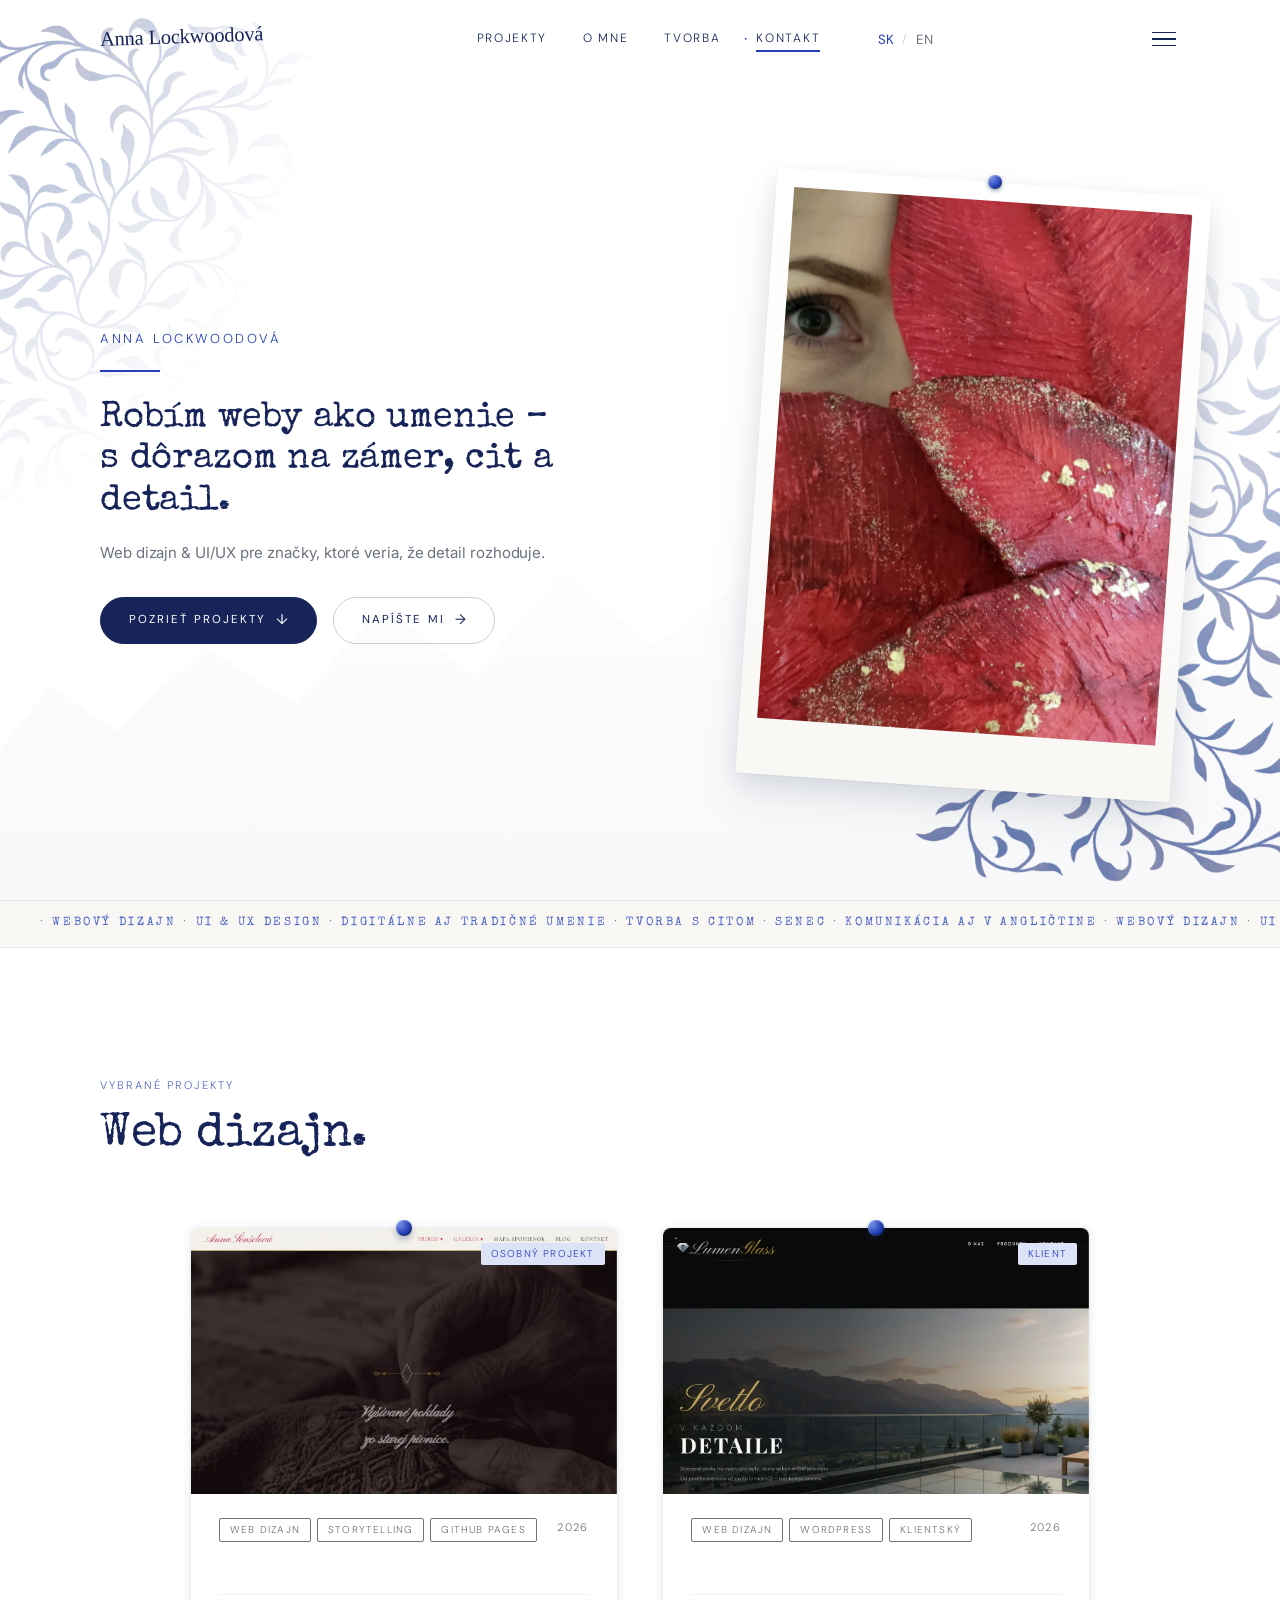
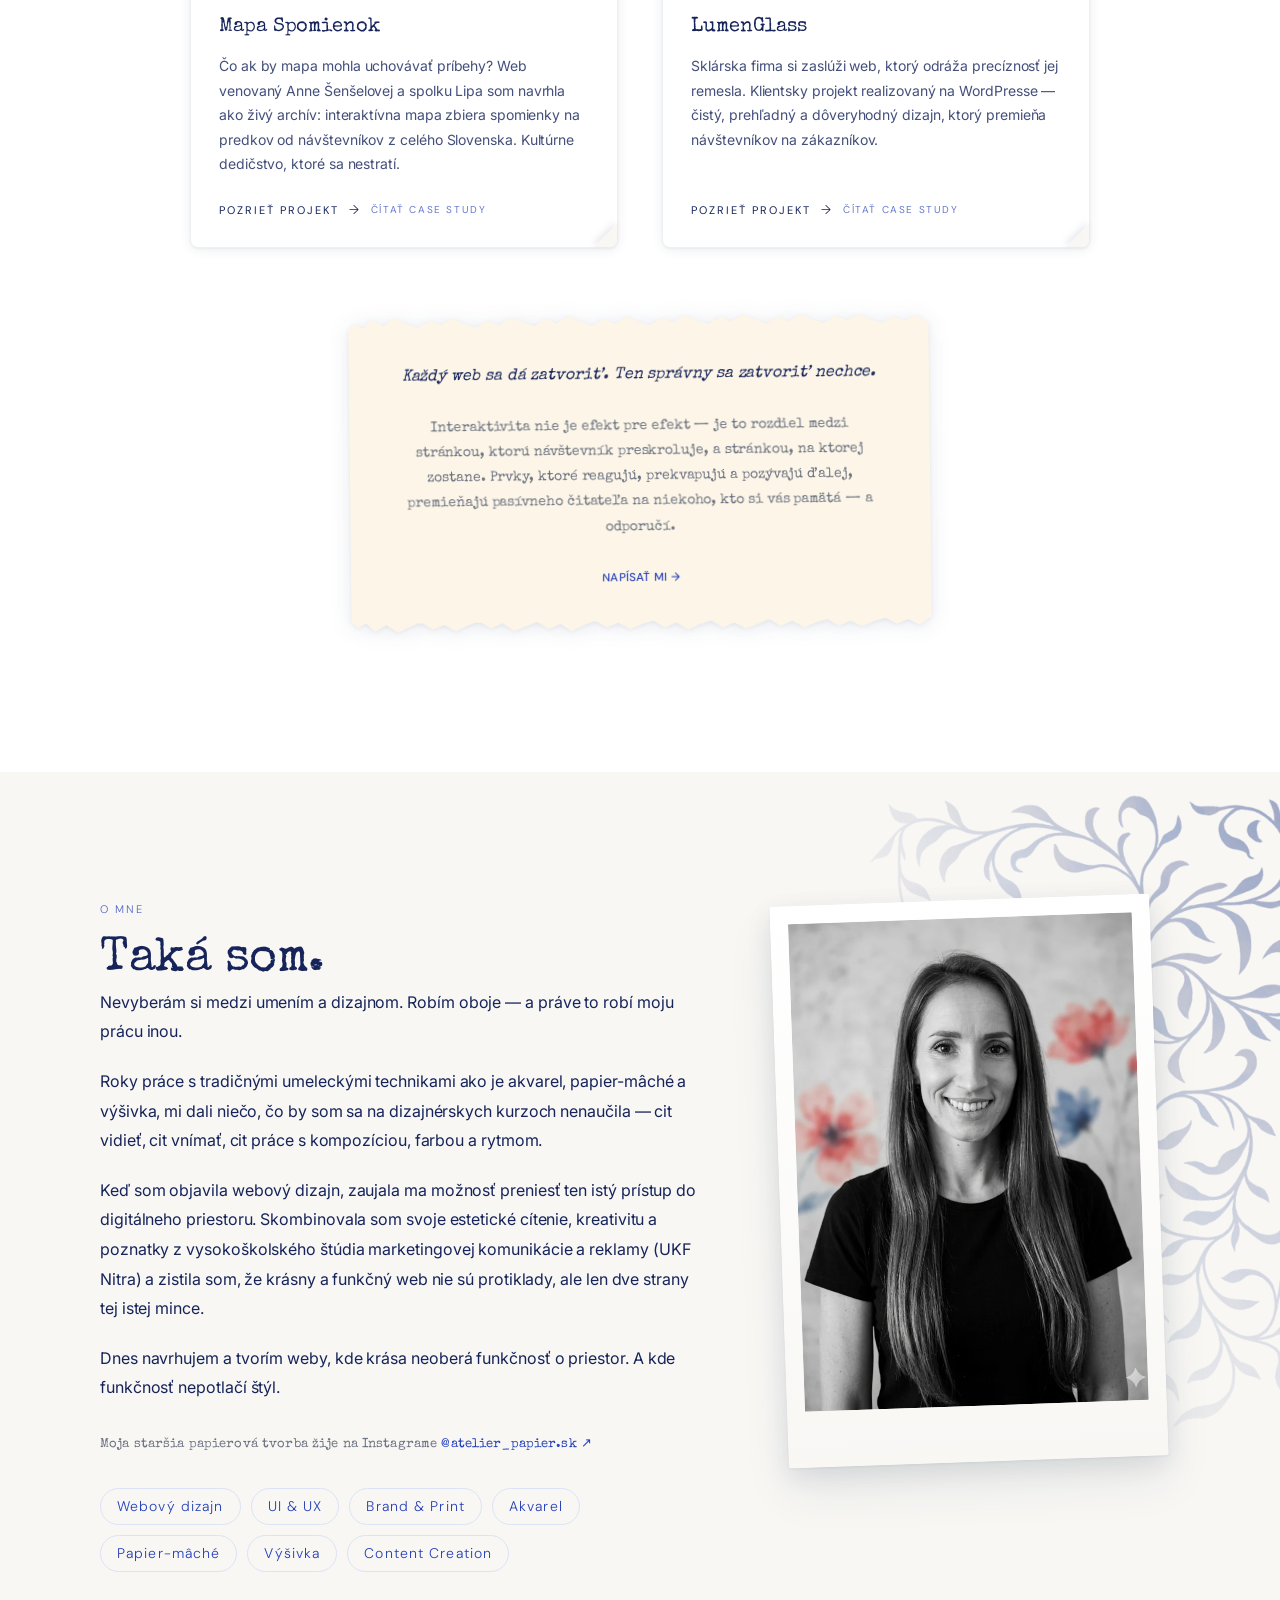
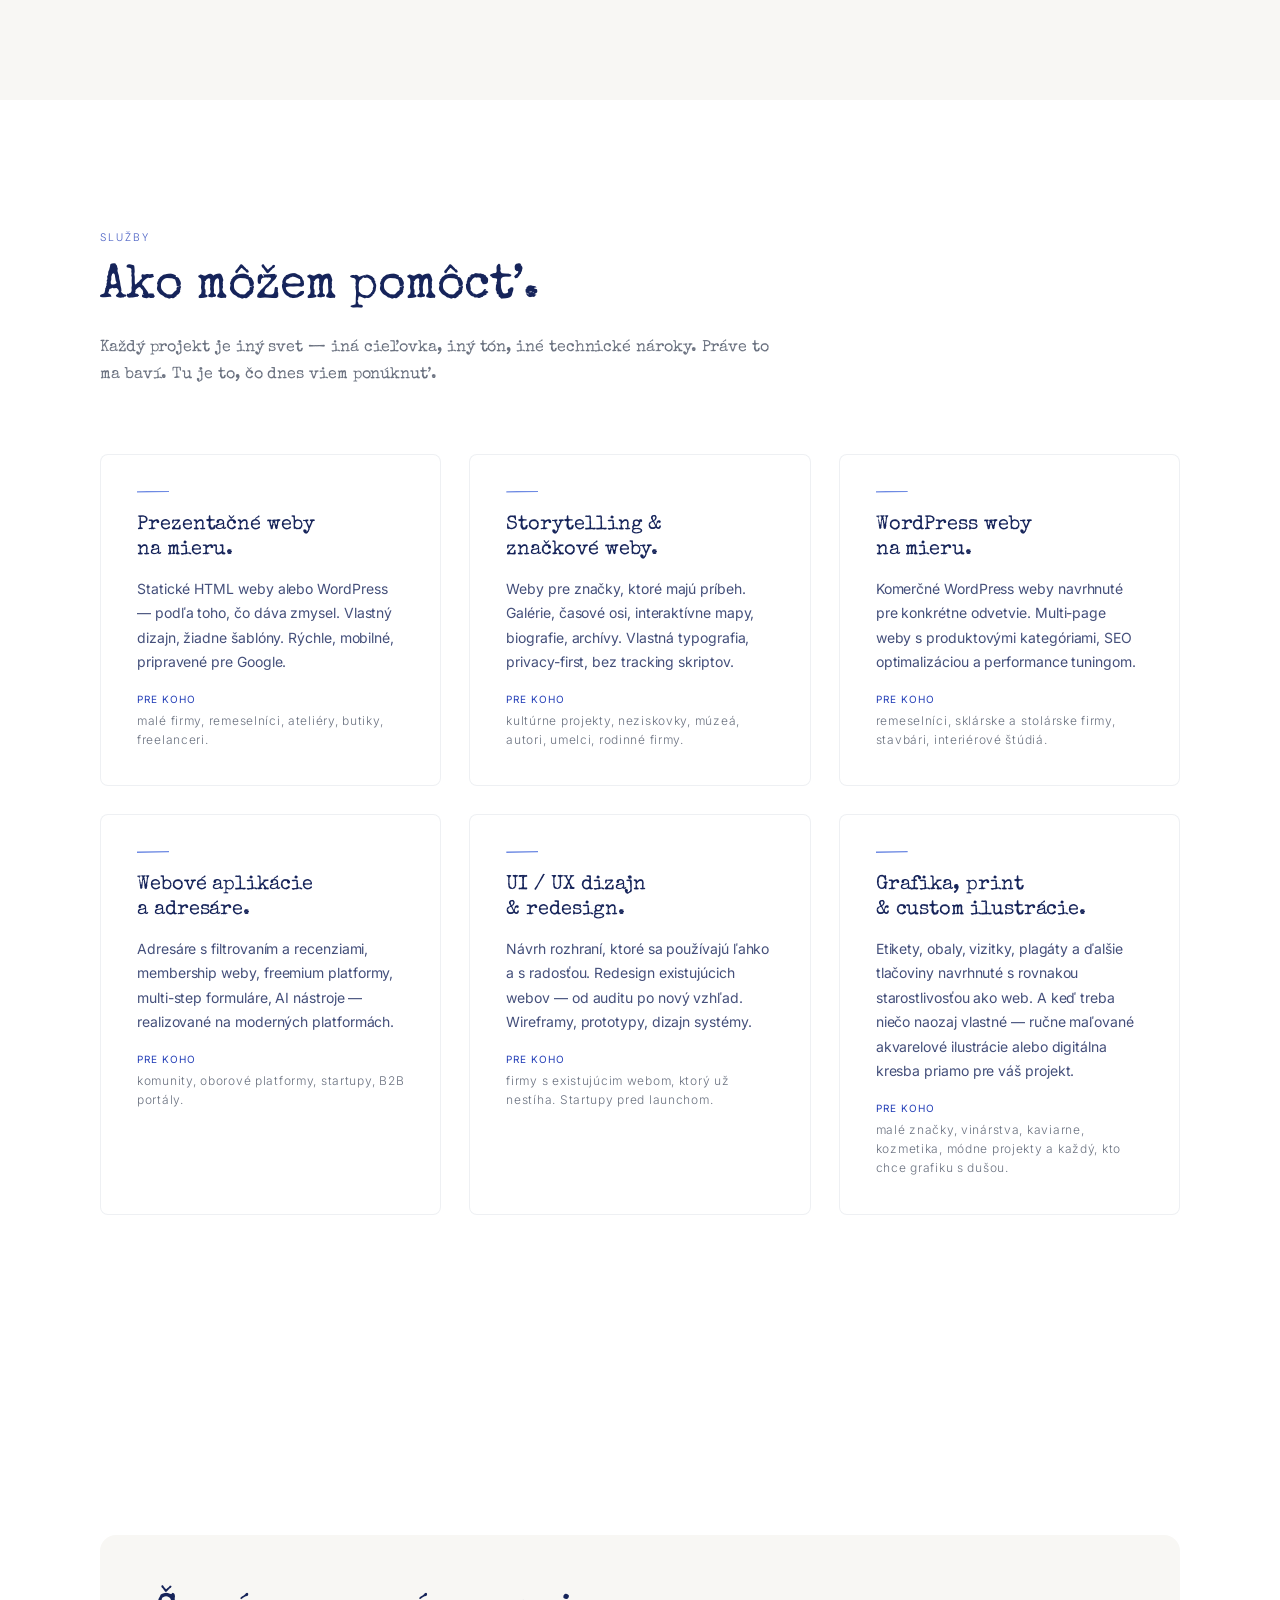
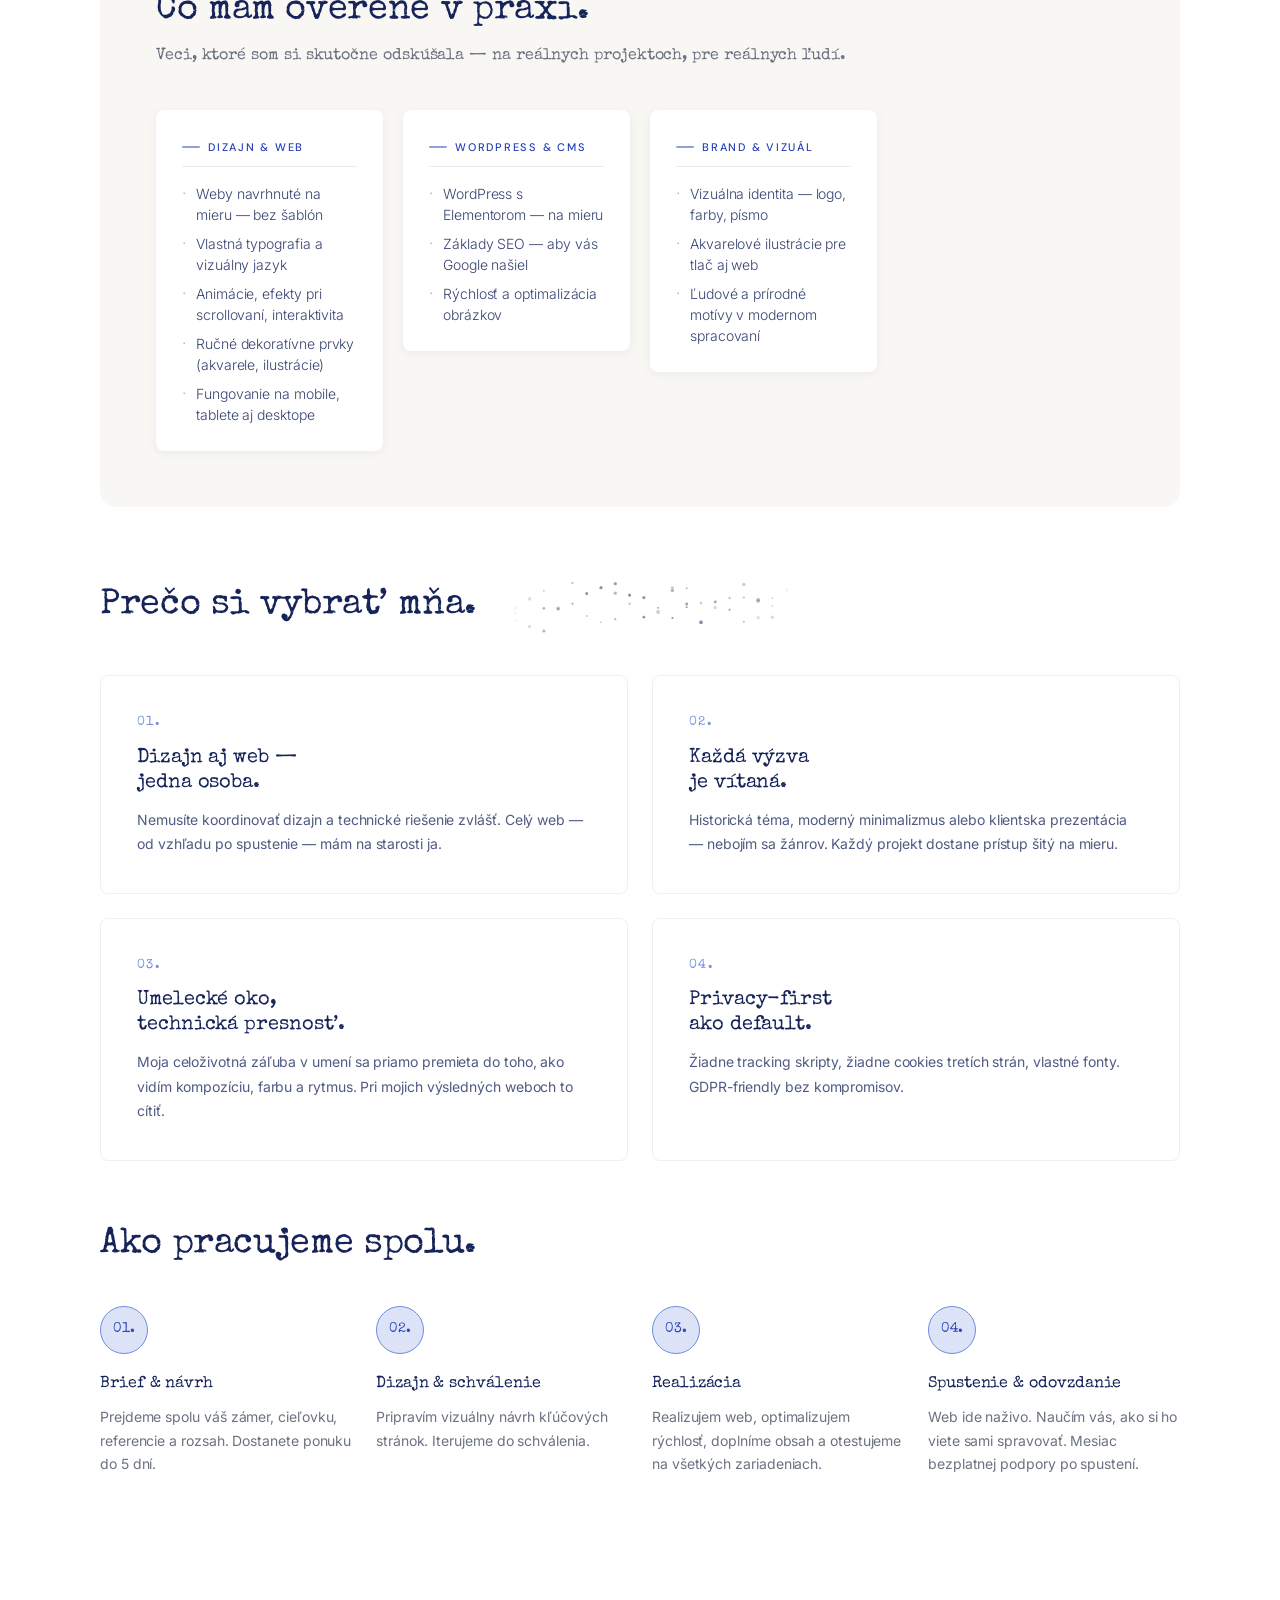
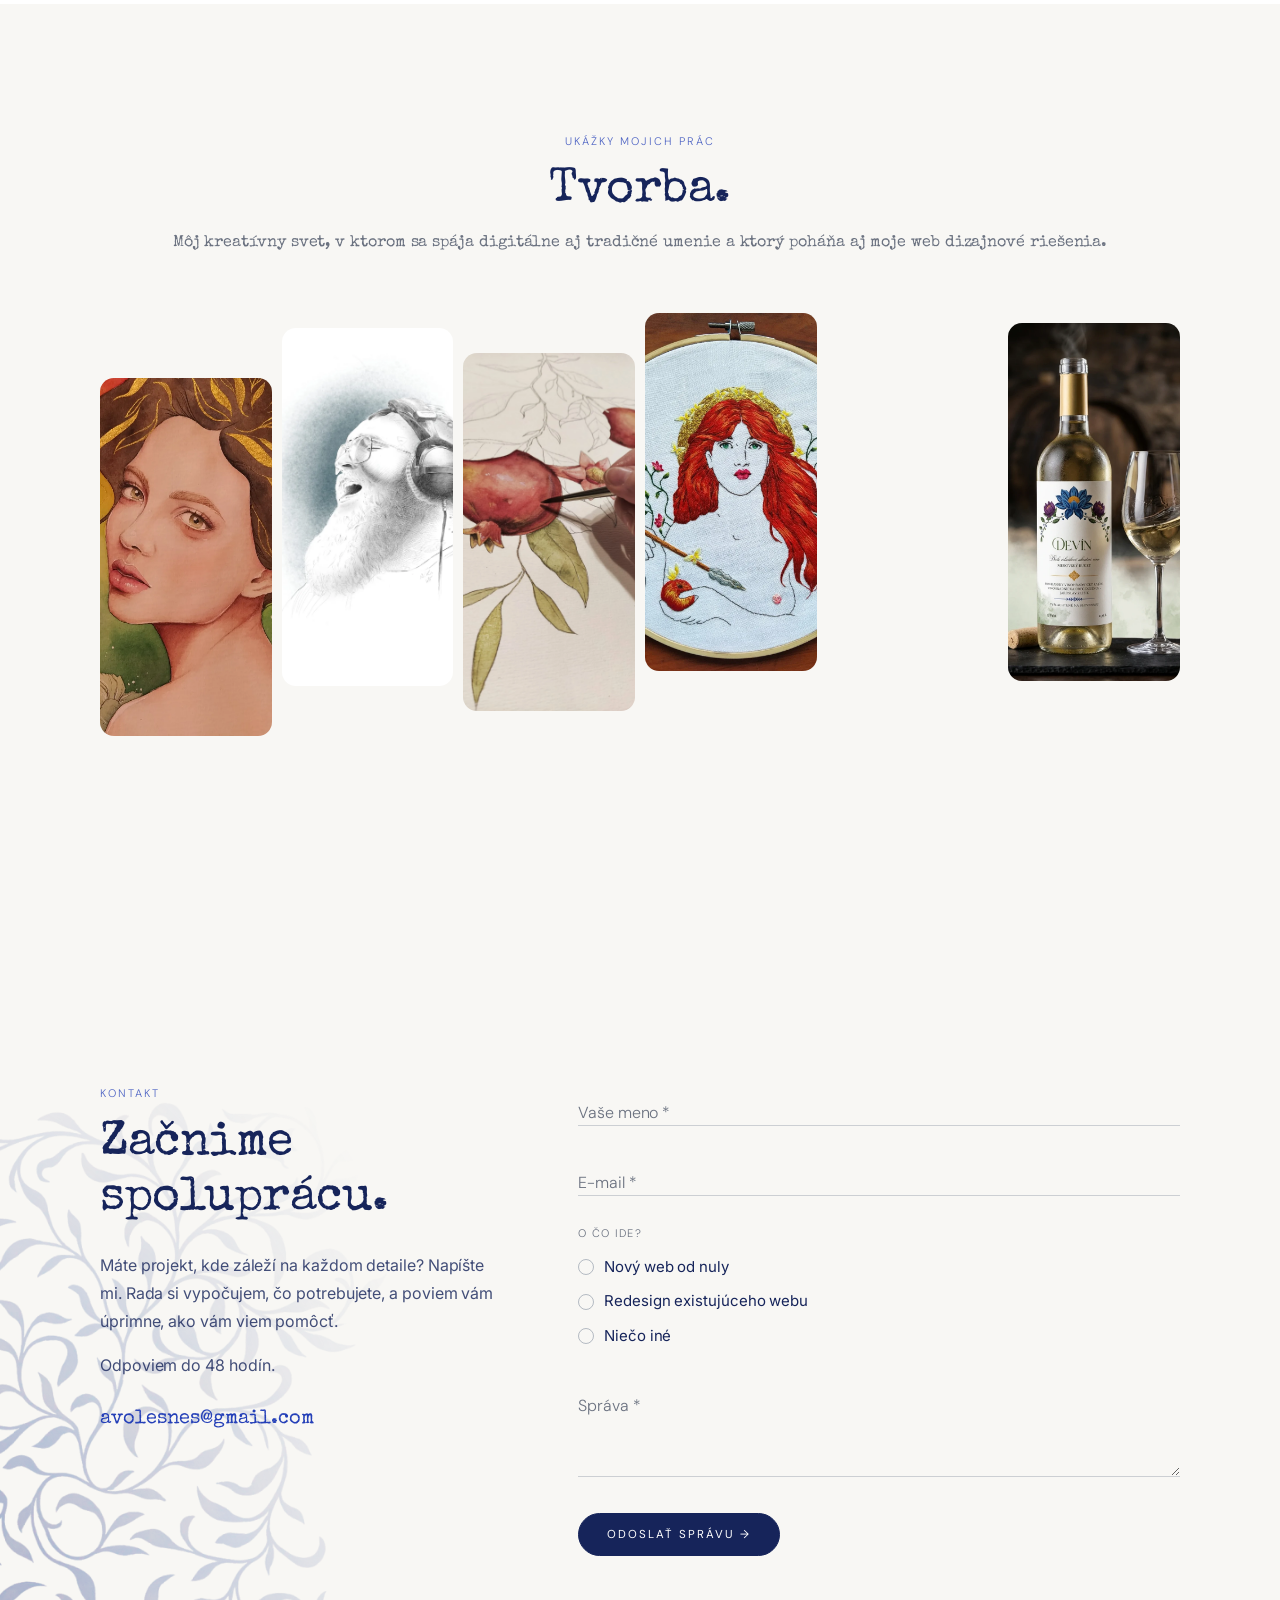
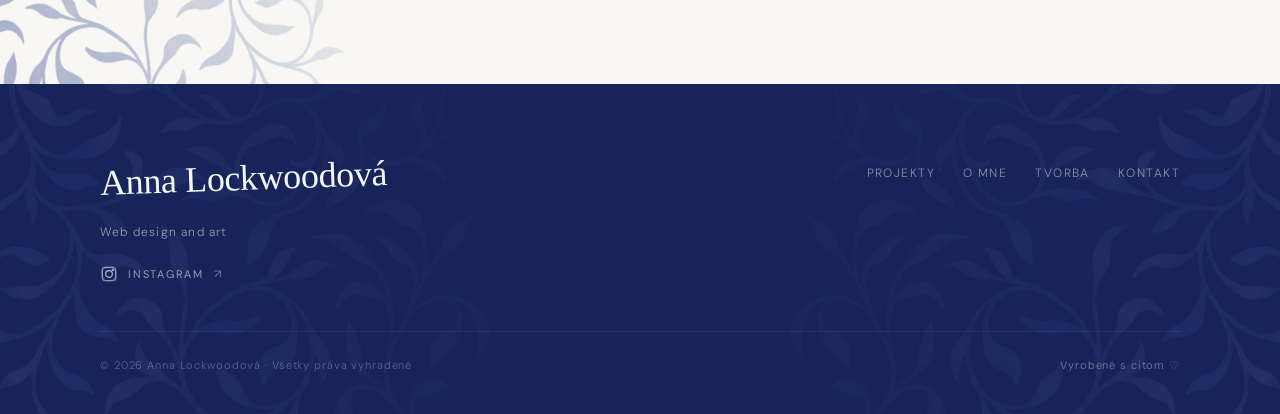
==== index.html @ c81933a6 "Trim skills section to only what the two projects actually prove Remove col4 (Brand & Print), col3 (" ====
<!DOCTYPE html>
<html lang="sk">
<head>
  <meta charset="UTF-8">
  <meta name="viewport" content="width=device-width, initial-scale=1.0">

  <!-- SEO -->
  <title>Anna Lockwoodová — Webový dizajn & UI/UX</title>
  <meta name="description" content="Navrhujem a tvorím weby, kde estetika a funkčnosť idú ruka v ruke. Webový dizajn, UI/UX — Bratislava.">
  <meta name="author" content="Anna Lockwoodová">
  <link rel="canonical" href="https://avolesnes-tech.github.io/Anna_Lockwoodova_Portfolio/">

  <!-- Open Graph -->
  <meta property="og:title" content="Anna Lockwoodová — Webový dizajn & UI/UX">
  <meta property="og:description" content="Tvorím weby tak ako maľujem — zámer, detail, cit.">
  <meta property="og:image" content="/images/og-image.jpg">
  <meta property="og:type" content="website">
  <meta property="og:locale" content="sk_SK">

  <!-- Fonty — async, noblokujúce -->
  <link rel="preconnect" href="https://fonts.googleapis.com">
  <link rel="preconnect" href="https://fonts.gstatic.com" crossorigin>
  <link rel="preload" as="style" href="https://fonts.googleapis.com/css2?family=Special+Elite&family=Inter:wght@300;400;500;600&family=DM+Sans:wght@300;400;500&family=Homemade+Apple&display=swap" onload="this.onload=null;this.rel='stylesheet'">
  <noscript><link rel="stylesheet" href="https://fonts.googleapis.com/css2?family=Special+Elite&family=Inter:wght@300;400;500;600&family=DM+Sans:wght@300;400;500&family=Homemade+Apple&display=swap"></noscript>

  <!-- CSS — kritické render-blocking -->
  <link rel="stylesheet" href="css/main.min.css?v=55">
  <link rel="stylesheet" href="css/components.min.css?v=72">
  <!-- CSS — nekritické, načítavame asynchrónne -->
  <link rel="preload" href="css/animations.min.css?v=59" as="style" onload="this.onload=null;this.rel='stylesheet'">
  <noscript><link rel="stylesheet" href="css/animations.min.css?v=59"></noscript>
  <link rel="preload" href="css/responsive.min.css?v=56" as="style" onload="this.onload=null;this.rel='stylesheet'">
  <noscript><link rel="stylesheet" href="css/responsive.min.css?v=56"></noscript>
</head>
<body>

  <!-- SVG filter defs — vlnová deformácia galérie -->
  <svg id="svgDefs" xmlns="http://www.w3.org/2000/svg" width="0" height="0"
       aria-hidden="true" style="position:absolute;overflow:hidden;pointer-events:none">
    <defs>
      <filter id="strip-wave" x="-8%" y="-8%" width="116%" height="116%"
              color-interpolation-filters="linearRGB">
        <feTurbulence type="turbulence" baseFrequency="0.014 0.019"
                      numOctaves="3" seed="7" result="noise"/>
        <feDisplacementMap in="SourceGraphic" in2="noise" scale="0"
                           xChannelSelector="R" yChannelSelector="G"/>
      </filter>
    </defs>
  </svg>

  <!-- =========================================================
       CUSTOM CURSOR
       ========================================================= -->
  <div class="cursor" id="cursor" aria-hidden="true">
    <div class="cursor__ring"></div>
    <span class="cursor__label" data-i18n="cursor.label">Zobraziť</span>
  </div>

  <!-- =========================================================
       MOBILNÉ MENU OVERLAY
       ========================================================= -->
  <nav class="mobile-menu" id="mobileMenu" aria-label="Mobilné menu" aria-hidden="true">
    <a href="#projekty" class="mobile-menu__link" onclick="closeMobileMenu()" data-i18n="nav.projects">Projekty</a>
    <a href="projekty/lumenglass.html" class="mobile-menu__link mobile-menu__link--cs" onclick="closeMobileMenu()">↳ LumenGlass <span class="mobile-menu__cs-tag">case study</span></a>
    <a href="projekty/mapa-spomienok.html" class="mobile-menu__link mobile-menu__link--cs" onclick="closeMobileMenu()">↳ Mapa Spomienok <span class="mobile-menu__cs-tag">case study</span></a>
    <a href="#o-mne" class="mobile-menu__link" onclick="closeMobileMenu()" data-i18n="nav.about">O mne</a>
    <a href="#atelier" class="mobile-menu__link" onclick="closeMobileMenu()" data-i18n="nav.work">Tvorba</a>
    <a href="#kontakt" class="mobile-menu__link" onclick="closeMobileMenu()" data-i18n="nav.contact">Kontakt</a>
  </nav>

  <!-- =========================================================
       NAVIGÁCIA
       ========================================================= -->
  <header class="nav" id="mainNav" role="banner">
    <div class="nav__inner">

      <a href="#" class="nav__logo" aria-label="Anna Lockwoodová — domov" data-i18n-label="nav.logo.label">Anna Lockwoodová</a>

      <nav class="nav__links" aria-label="Hlavná navigácia">
        <div class="nav__item nav__item--drop">
          <a href="#projekty" class="nav__link nav__link--drop-toggle" data-i18n="nav.projects">Projekty</a>
          <div class="nav__dropdown" role="menu">
            <a href="#projekty" class="nav__dropdown-link" role="menuitem" data-i18n="nav.dropdown.all">Všetky projekty</a>
            <div class="nav__dropdown-divider"></div>
            <a href="projekty/lumenglass.html" class="nav__dropdown-link nav__dropdown-link--cs" role="menuitem">
              <span class="nav__dropdown-label">LumenGlass</span>
              <span class="nav__dropdown-sub">Case study</span>
            </a>
            <a href="projekty/mapa-spomienok.html" class="nav__dropdown-link nav__dropdown-link--cs" role="menuitem">
              <span class="nav__dropdown-label">Mapa Spomienok</span>
              <span class="nav__dropdown-sub">Case study</span>
            </a>
          </div>
        </div>
        <a href="#o-mne" class="nav__link" data-i18n="nav.about">O mne</a>
        <a href="#atelier" class="nav__link" data-i18n="nav.work">Tvorba</a>
        <a href="#kontakt" class="nav__link" data-i18n="nav.contact">Kontakt</a>

        <div class="nav__lang" aria-label="Jazyková verzia">
          <button class="nav__lang-btn nav__lang-btn--active" lang="sk" aria-pressed="true" onclick="setLang('sk')">SK</button>
          <span class="nav__lang-sep" aria-hidden="true">/</span>
          <button class="nav__lang-btn" lang="en" aria-pressed="false" onclick="setLang('en')">EN</button>
        </div>
      </nav>

      <button
        class="nav__hamburger hamburger"
        id="hamburgerBtn"
        aria-label="Otvoriť menu"
        aria-expanded="false"
        aria-controls="mobileMenu"
        onclick="toggleMobileMenu()"
        data-i18n-label="nav.hamburger.label"
      >
        <span class="hamburger__line"></span>
        <span class="hamburger__line"></span>
        <span class="hamburger__line"></span>
      </button>

    </div>
  </header>

  <main id="main-content">

    <!-- Botanický scroll progress — vinič na ľavom okraji (desktop 1280px+) -->
    <svg id="botanicalProgress" viewBox="0 0 24 600"
         xmlns="http://www.w3.org/2000/svg"
         aria-hidden="true"
         preserveAspectRatio="xMidYMid meet">
      <path class="vine-stem"
        d="M12,10 C20,60 4,120 12,180 C20,240 4,300 12,360 C20,420 5,470 12,530 C17,555 9,575 12,590"
        fill="none" stroke="rgba(22,36,90,0.50)" stroke-width="1.2" stroke-linecap="round"/>
      <path class="vine-leaf" data-threshold="0.10" d="M12,100 Q2,90 4,78 Q11,84 12,100" fill="rgba(22,36,90,0.55)"/>
      <path class="vine-leaf" data-threshold="0.10" d="M12,100 Q22,90 20,78 Q13,84 12,100" fill="rgba(22,36,90,0.55)"/>
      <path class="vine-leaf" data-threshold="0.22" d="M12,180 Q23,168 21,156 Q14,162 12,180" fill="rgba(22,36,90,0.55)"/>
      <path class="vine-leaf" data-threshold="0.35" d="M12,260 Q1,250 3,238 Q10,244 12,260" fill="rgba(22,36,90,0.55)"/>
      <path class="vine-leaf" data-threshold="0.35" d="M12,260 Q23,250 21,238 Q14,244 12,260" fill="rgba(22,36,90,0.55)"/>
      <path class="vine-leaf" data-threshold="0.50" d="M12,350 Q22,338 20,326 Q14,332 12,350" fill="rgba(22,36,90,0.55)"/>
      <path class="vine-leaf" data-threshold="0.63" d="M12,430 Q1,420 3,408 Q10,414 12,430" fill="rgba(22,36,90,0.55)"/>
      <path class="vine-leaf" data-threshold="0.63" d="M12,430 Q23,420 21,408 Q14,414 12,430" fill="rgba(22,36,90,0.55)"/>
      <path class="vine-leaf" data-threshold="0.76" d="M12,510 Q22,498 20,486 Q14,492 12,510" fill="rgba(22,36,90,0.55)"/>
      <g class="vine-flower">
        <path d="M12,584 Q9,578 12,574 Q15,578 12,584" fill="rgba(22,36,90,0.55)"/>
        <path d="M8,587 Q4,582 5,577 Q9,581 8,587"   fill="rgba(22,36,90,0.55)"/>
        <path d="M16,587 Q20,582 19,577 Q15,581 16,587" fill="rgba(22,36,90,0.55)"/>
        <path d="M12,591 Q11,595 12,598 Q13,595 12,591" fill="rgba(22,36,90,0.55)"/>
        <circle cx="12" cy="587" r="2.5" fill="rgba(22,36,90,0.70)"/>
        <circle cx="12" cy="587" r="1.2" fill="rgba(245,238,225,0.85)"/>
      </g>
    </svg>

    <!-- =======================================================
         HERO SEKCIA
         ======================================================= -->
    <section class="hero" aria-label="Úvod">

      <!-- Leaf dekorácia — ľavý horný roh (statická, akvarelová stopa) -->
      <div class="hero__leaf hero__leaf--tl diorama-layer" data-diorama-speed="0.03" aria-hidden="true">
        <picture>
          <source srcset="images/leaves/leaves-full.webp" type="image/webp">
          <img src="images/leaves/leaves-full.png" alt="" role="presentation" loading="lazy" decoding="async" width="700" height="700">
        </picture>
      </div>

      <!-- Leaf dekorácia — pravý dolný roh, zrkadlový (statický) -->
      <div class="hero__leaf hero__leaf--br diorama-layer" data-diorama-speed="0.05" aria-hidden="true">
        <picture>
          <source srcset="images/leaves/leaves-full.webp" type="image/webp">
          <img src="images/leaves/leaves-full.png" alt="" role="presentation" loading="lazy" decoding="async" width="700" height="700">
        </picture>
      </div>

      <!-- Mid diorama vrstva — paper-cut kopec silhouette -->
      <div class="hero__deco--mid diorama-layer" data-diorama-speed="0.08" aria-hidden="true"></div>

      <div class="hero__inner">
        <div class="hero__content">

          <span class="hero__eyebrow hero-name" lang="sk">Anna Lockwoodová</span>
          <span class="hero__line-divider hero-line" aria-hidden="true"></span>

          <h1 class="hero__tagline hero-tagline" id="heroTagline" data-i18n-html="hero.tagline">
            <span class="hero__tagline-line">Robím weby ako umenie –</span><span class="hero__tagline-line">s dôrazom na zámer, cit a detail.</span>
          </h1>

          <p class="hero__subtitle hero-subtitle" data-i18n="hero.subtitle">
            Web dizajn &amp; UI/UX pre značky, ktoré veria, že detail rozhoduje.
          </p>

          <div class="hero__cta-group hero-cta">
            <a href="#projekty" class="btn btn--primary">
              <span data-i18n="hero.cta.projects">Pozrieť projekty</span>
              <span aria-hidden="true">↓</span>
            </a>
            <a href="#kontakt" class="btn btn--secondary">
              <span data-i18n="hero.cta.contact">Napíšte mi</span>
              <span aria-hidden="true">→</span>
            </a>
          </div>

        </div>

        <!-- Hero vizuálny stĺpec — fotka v paspartovom rámiku, naklonená -->
        <div class="hero__visual diorama-layer" data-diorama-speed="0.06">
          <figure class="photo-frame photo-frame--hero" aria-label="Anna v ateliéri — papier-mâché práca s plátkovým zlatom, jej oko v hornej časti záberu">
            <div class="photo-frame__mat">
              <picture>
                <source srcset="images/atelier/papier-mache-hero.webp" type="image/webp">
                <img
                  src="images/atelier/papier-mache-hero.jpg"
                  alt="Anna v ateliéri — detail papier-mâché práce s plátkovým zlatom, jej oko v hornej časti záberu"
                  width="3000" height="4000"
                  fetchpriority="high"
                  decoding="async"
                >
              </picture>
            </div>
            <!-- Pin v hornej časti — vizuálny detail rámika -->
            <span class="photo-frame__pin" aria-hidden="true"></span>
          </figure>
        </div>
      </div>
    </section>

    <!-- =======================================================
         MARQUEE — pohyblivý text
         ======================================================= -->
    <div class="marquee" aria-hidden="true" role="presentation">
      <div class="marquee__inner">
        <span class="marquee__text">· Webový dizajn · UI &amp; UX Design · Digitálne aj tradičné umenie · Tvorba s citom · Senec · Komunikácia aj v angličtine · Webový dizajn · UI &amp; UX Design · Digitálne aj tradičné umenie · Tvorba s citom · Senec · Komunikácia aj v angličtine ·</span>
        <span class="marquee__text" aria-hidden="true">· Webový dizajn · UI &amp; UX Design · Digitálne aj tradičné umenie · Tvorba s citom · Senec · Komunikácia aj v angličtine · Webový dizajn · UI &amp; UX Design · Digitálne aj tradičné umenie · Tvorba s citom · Senec · Komunikácia aj v angličtine ·</span>
      </div>
    </div>

    <!-- =======================================================
         PORTFOLIO SEKCIA
         ======================================================= -->
    <section class="section" id="projekty" aria-labelledby="projektySekcia">
      <div class="container">

        <div class="portfolio-section__header section-heading reveal">
          <span class="section-heading__label" data-i18n="section.projects.label">Vybrané projekty</span>
          <h2 id="projektySekcia" data-i18n="section.projects.h2">Web dizajn.</h2>
        </div>

        <div class="portfolio-grid reveal-group">

          <!-- KARTA 1 — Mapa Spomienok -->
          <article class="project-card reveal" aria-labelledby="mapa-title">
            <span class="project-card__pin" aria-hidden="true"></span>
            <a href="https://mapaspomienok.sk" target="_blank" rel="noopener" class="project-card__image-wrap" aria-label="Otvoriť Mapa Spomienok v novom okne">
              <picture>
                <source srcset="images/projects/mapa-spomienok.webp" type="image/webp">
                <img src="images/projects/mapa-spomienok.webp" alt="Mapa Spomienok — screenshot úvodnej stránky" loading="lazy" decoding="async" width="1200" height="750">
              </picture>
              <img class="project-card__full-img" src="images/projects/mapa-spomienok-full.webp" alt="" aria-hidden="true" loading="lazy" decoding="async">
              <div class="project-card__overlay" aria-hidden="true">
                <span data-i18n="card.mapa.overlay">Otvoriť projekt ↗</span>
              </div>
              <div class="project-card__badge">
                <span class="badge badge--blue" data-i18n="card.mapa.badge">Osobný projekt</span>
              </div>
            </a>

            <div class="project-card__body">
              <div class="project-card__meta">
                <div class="project-card__tags">
                  <span class="badge badge--outline">Web dizajn</span>
                  <span class="badge badge--outline">Storytelling</span>
                  <span class="badge badge--outline">GitHub Pages</span>
                </div>
                <span class="project-card__year">2026</span>
              </div>
              <hr class="project-card__divider">

              <h3 class="project-card__title" id="mapa-title">Mapa Spomienok</h3>
              <p class="project-card__desc" data-i18n="card.mapa.desc">
                Čo ak by mapa mohla uchovávať príbehy?
                Web venovaný Anne Šenšelovej a spolku Lipa som navrhla ako živý archív:
                interaktívna mapa zbiera spomienky na predkov od návštevníkov
                z celého Slovenska. Kultúrne dedičstvo, ktoré sa nestratí.
              </p>

              <div class="project-card__footer">
                <a href="https://mapaspomienok.sk" target="_blank" rel="noopener" class="project-card__link" aria-label="Pozrieť projekt Mapa Spomienok v novom okne">
                  <span data-i18n="card.mapa.link">Pozrieť projekt</span>
                  <span class="project-card__link-arrow" aria-hidden="true">→</span>
                </a>
                <a href="projekty/mapa-spomienok.html" class="project-card__cs-link" data-i18n="card.cs.link">Čítať case study</a>
              </div>
            </div>
          </article>

          <!-- KARTA 3 — LumenGlass -->
          <article class="project-card reveal" aria-labelledby="lumenglass-title">
            <span class="project-card__pin" aria-hidden="true"></span>
            <a href="https://lumenglass.sk/" target="_blank" rel="noopener" class="project-card__image-wrap" aria-label="Otvoriť LumenGlass v novom okne">
              <picture>
                <source srcset="images/projects/lumenglass.webp" type="image/webp">
                <img src="images/projects/lumenglass.webp" alt="LumenGlass — screenshot úvodnej stránky" loading="lazy" decoding="async" width="1200" height="750">
              </picture>
              <img class="project-card__full-img" src="images/projects/lumenglass-full.webp" alt="" aria-hidden="true" loading="lazy" decoding="async">
              <div class="project-card__overlay" aria-hidden="true">
                <span data-i18n="card.lumenglass.overlay">Otvoriť projekt ↗</span>
              </div>
              <div class="project-card__badge">
                <span class="badge badge--blue" data-i18n="card.lumenglass.badge">Klient</span>
              </div>
            </a>

            <div class="project-card__body">
              <div class="project-card__meta">
                <div class="project-card__tags">
                  <span class="badge badge--outline">Web dizajn</span>
                  <span class="badge badge--outline">WordPress</span>
                  <span class="badge badge--outline">Klientský</span>
                </div>
                <span class="project-card__year">2026</span>
              </div>
              <hr class="project-card__divider">

              <h3 class="project-card__title" id="lumenglass-title">LumenGlass</h3>
              <p class="project-card__desc" data-i18n="card.lumenglass.desc">
                Sklárska firma si zaslúži web, ktorý odráža precíznosť jej remesla.
                Klientsky projekt realizovaný na WordPresse — čistý, prehľadný
                a dôveryhodný dizajn, ktorý premieňa návštevníkov na zákazníkov.
              </p>

              <div class="project-card__footer">
                <a href="https://lumenglass.sk/" target="_blank" rel="noopener" class="project-card__link" aria-label="Pozrieť projekt LumenGlass v novom okne">
                  <span data-i18n="card.lumenglass.link">Pozrieť projekt</span>
                  <span class="project-card__link-arrow" aria-hidden="true">→</span>
                </a>
                <a href="projekty/lumenglass.html" class="project-card__cs-link" data-i18n="card.cs.link">Čítať case study</a>
              </div>
            </div>
          </article>

        </div>

        <!-- Callout — torn paper note -->
        <div class="projects-callout">
          <div class="torn-note-wrap reveal">
            <div class="torn-note">
              <p class="services-note projects-callout__heading" data-i18n="projects.callout.heading">Každý web sa dá zatvoriť. Ten správny sa zatvoriť nechce.</p>
              <p class="services-note" data-i18n="projects.callout.body">Interaktivita nie je efekt pre efekt — je to rozdiel medzi stránkou, ktorú návštevník preskroluje, a stránkou, na ktorej zostane. Prvky, ktoré reagujú, prekvapujú a pozývajú ďalej, premieňajú pasívneho čitateľa na niekoho, kto si vás pamätá — a odporučí.</p>
              <div class="text-center">
                <a href="#kontakt" class="btn btn--link" data-i18n="projects.callout.cta">Napísať mi →</a>
              </div>
            </div>
          </div>
        </div>

      </div>
    </section>

    <!-- =======================================================
         O MNE SEKCIA
         ======================================================= -->
    <section class="section section--off-white" id="o-mne" aria-labelledby="oMneSekcia">

      <!-- Leaf dekorácia — pravý horný roh, väčšia mierka s organickým
           gradientom (5-stop fade-out, žiadne ostré hrany) -->
      <div class="leaf-decor about-section__leaf" aria-hidden="true">
        <picture>
          <source srcset="images/leaves/leaves-full.webp" type="image/webp">
          <img src="images/leaves/leaves-full.png" alt="" role="presentation" loading="lazy" decoding="async" width="700" height="700">
        </picture>
      </div>

      <div class="container">
        <div class="about-section__inner">

          <div class="about-section__text-col">
            <div class="section-heading reveal">
              <span class="section-heading__label" data-i18n="section.about.label">O mne</span>
              <h2 id="oMneSekcia" data-i18n="section.about.h2">Taká som.</h2>
            </div>

            <div class="about-section__body reveal">
              <p data-i18n="about.p1">
                Nevyberám si medzi umením a dizajnom. Robím oboje —
                a práve to robí moju prácu inou.
              </p>
              <p data-i18n="about.p2">
                Roky práce s tradičnými umeleckými technikami ako
                je akvarel, papier-mâché a výšivka, mi dali niečo,
                čo by som sa na dizajnérskych kurzoch nenaučila —
                cit vidieť, cit vnímať, cit práce s kompozíciou,
                farbou a rytmom.
              </p>
              <p data-i18n="about.p3">
                Keď som objavila webový dizajn, zaujala ma možnosť
                preniesť ten istý prístup do digitálneho priestoru.
                Skombinovala som svoje estetické cítenie, kreativitu
                a poznatky z vysokoškolského štúdia marketingovej
                komunikácie a reklamy (UKF Nitra) a zistila som,
                že krásny a funkčný web nie sú protiklady, ale len
                dve strany tej istej mince.
              </p>
              <p data-i18n="about.p4">
                Dnes navrhujem a tvorím weby, kde krása neoberá
                funkčnosť o priestor. A kde funkčnosť nepotlačí štýl.
              </p>
            </div>

            <!-- Inline poznámka o instagrame s atelier papier tvorbou -->
            <p class="about-section__note reveal">
              <span data-i18n="about.instagram">Moja staršia papierová tvorba žije na Instagrame</span>
              <a
                href="https://www.instagram.com/atelier_papier.sk/"
                target="_blank"
                rel="noopener"
                class="about-section__note-link"
              >@atelier_papier.sk <span aria-hidden="true">↗</span></a>
            </p>

            <div class="about-section__skills reveal">
              <span class="skill-tag" data-i18n="about.skill.web">Webový dizajn</span>
              <span class="skill-tag">UI &amp; UX</span>
              <span class="skill-tag">Brand &amp; Print</span>
              <span class="skill-tag" data-i18n="about.skill.watercolour">Akvarel</span>
              <span class="skill-tag">Papier-mâché</span>
              <span class="skill-tag" data-i18n="about.skill.embroidery">Výšivka</span>
              <span class="skill-tag">Content Creation</span>
            </div>
          </div>

          <div class="about-section__photo-col reveal">
            <figure class="photo-frame photo-frame--about photo-frame--shine" aria-label="Anna Lockwoodová">
              <div class="photo-frame__mat">
                <picture>
                  <source srcset="images/anna-portrait-bw.webp" type="image/webp">
                  <img
                    src="images/anna-portrait-bw.jpg"
                    alt="Anna Lockwoodová — webová dizajnérka a umelkyňa"
                    width="900" height="1200"
                    loading="lazy"
                    decoding="async"
                  >
                </picture>
              </div>
            </figure>
          </div>

        </div>
      </div>
    </section>

    <!-- =======================================================
         SLUŽBY SEKCIA
         ======================================================= -->
    <section class="section" id="sluzby" aria-labelledby="sluzbyNadpis">
      <div class="container">

        <div class="section-heading reveal">
          <span class="section-heading__label" data-i18n="section.services.label">Služby</span>
          <h2 id="sluzbyNadpis" data-i18n="section.services.h2">Ako môžem pomôcť.</h2>
        </div>

        <p class="services-intro reveal" data-i18n="services.intro">
          Každý projekt je iný svet — iná cieľovka, iný tón, iné technické
          nároky. Práve to ma baví. Tu je to, čo dnes viem ponúknuť.
        </p>

        <div class="services-grid reveal-group">

          <div class="service-card reveal">
            <div class="service-card__ornament" aria-hidden="true"></div>
            <h3 class="service-card__title" data-i18n-html="service1.title">Prezentačné weby<br>na mieru.</h3>
            <p class="service-card__desc" data-i18n="service1.desc">
              Statické HTML weby alebo WordPress — podľa toho, čo dáva zmysel.
              Vlastný dizajn, žiadne šablóny. Rýchle, mobilné, pripravené pre Google.
            </p>
            <p class="service-card__target" data-i18n-html="service1.target">
              <strong>Pre koho</strong>
              malé firmy, remeselníci, ateliéry, butiky, freelanceri.
            </p>
          </div>

          <div class="service-card reveal">
            <div class="service-card__ornament" aria-hidden="true"></div>
            <h3 class="service-card__title" data-i18n-html="service2.title">Storytelling &amp;<br>značkové weby.</h3>
            <p class="service-card__desc" data-i18n="service2.desc">
              Weby pre značky, ktoré majú príbeh. Galérie, časové osi,
              interaktívne mapy, biografie, archívy. Vlastná typografia,
              privacy-first, bez tracking skriptov.
            </p>
            <p class="service-card__target" data-i18n-html="service2.target">
              <strong>Pre koho</strong>
              kultúrne projekty, neziskovky, múzeá, autori, umelci, rodinné firmy.
            </p>
          </div>

          <div class="service-card reveal">
            <div class="service-card__ornament" aria-hidden="true"></div>
            <h3 class="service-card__title" data-i18n-html="service3.title">WordPress weby<br>na mieru.</h3>
            <p class="service-card__desc" data-i18n="service3.desc">
              Komerčné WordPress weby navrhnuté pre konkrétne odvetvie. Multi-page weby
              s produktovými kategóriami, SEO optimalizáciou a performance tuningom.
            </p>
            <p class="service-card__target" data-i18n-html="service3.target">
              <strong>Pre koho</strong>
              remeselníci, sklárske a stolárske firmy, stavbári, interiérové štúdiá.
            </p>
          </div>

          <div class="service-card reveal">
            <div class="service-card__ornament" aria-hidden="true"></div>
            <h3 class="service-card__title" data-i18n-html="service4.title">Webové aplikácie<br>a adresáre.</h3>
            <p class="service-card__desc" data-i18n="service4.desc">
              Adresáre s filtrovaním a recenziami, membership weby, freemium platformy,
              multi-step formuláre, AI nástroje — realizované na moderných platformách.
            </p>
            <p class="service-card__target" data-i18n-html="service4.target">
              <strong>Pre koho</strong>
              komunity, oborové platformy, startupy, B2B portály.
            </p>
          </div>

          <div class="service-card reveal">
            <div class="service-card__ornament" aria-hidden="true"></div>
            <h3 class="service-card__title" data-i18n-html="service5.title">UI / UX dizajn<br>&amp; redesign.</h3>
            <p class="service-card__desc" data-i18n="service5.desc">
              Návrh rozhraní, ktoré sa používajú ľahko a s radosťou. Redesign
              existujúcich webov — od auditu po nový vzhľad. Wireframy, prototypy,
              dizajn systémy.
            </p>
            <p class="service-card__target" data-i18n-html="service5.target">
              <strong>Pre koho</strong>
              firmy s existujúcim webom, ktorý už nestíha. Startupy pred launchom.
            </p>
          </div>

          <div class="service-card reveal">
            <div class="service-card__ornament" aria-hidden="true"></div>
            <h3 class="service-card__title" data-i18n-html="service6.title">Grafika, print<br>&amp; custom ilustrácie.</h3>
            <p class="service-card__desc" data-i18n="service6.desc">
              Etikety, obaly, vizitky, plagáty a ďalšie tlačoviny navrhnuté
              s rovnakou starostlivosťou ako web. A keď treba niečo naozaj
              vlastné — ručne maľované akvarelové ilustrácie alebo digitálna
              kresba priamo pre váš projekt.
            </p>
            <p class="service-card__target" data-i18n-html="service6.target">
              <strong>Pre koho</strong>
              malé značky, vinárstva, kaviarne, kozmetika, módne projekty
              a každý, kto chce grafiku s dušou.
            </p>
          </div>

        </div>

        <div class="torn-note-wrap reveal">
          <div class="torn-note">
            <p class="services-note" data-i18n="services.note">
              Cenu pripravujem individuálne podľa rozsahu a charakteru projektu.
              Napíšte mi pár slov o tom, čo plánujete — pošlem nezáväznú ponuku do 48 hodín.
            </p>
            <div class="text-center">
              <a href="#kontakt" class="btn btn--link" data-i18n="services.note.cta">Napísať mi →</a>
            </div>
          </div>
        </div>

        <!-- Technické zručnosti -->
        <div class="skills-section reveal mt-lg">
          <div class="skills-section__header">
            <h2 style="font-size: var(--text-2xl);" data-i18n="skills.h2">Čo mám overené v praxi.</h2>
            <p class="section-tagline" data-i18n="skills.tagline">Veci, ktoré som si skutočne odskúšala — na reálnych projektoch, pre reálnych ľudí.</p>
          </div>

          <div class="skills-grid">
            <div class="skills-col">
              <div class="skills-col__title" data-i18n="skills.col1.title">Dizajn &amp; Web</div>
              <ul>
                <li data-i18n="skills.col1.li1">Weby navrhnuté na mieru — bez šablón</li>
                <li data-i18n="skills.col1.li2">Vlastná typografia a vizuálny jazyk</li>
                <li data-i18n="skills.col1.li3">Animácie, efekty pri scrollovaní, interaktivita</li>
                <li data-i18n="skills.col1.li4">Ručné dekoratívne prvky (akvarele, ilustrácie)</li>
                <li data-i18n="skills.col1.li5">Fungovanie na mobile, tablete aj desktope</li>
              </ul>
            </div>

            <div class="skills-col">
              <div class="skills-col__title" data-i18n="skills.col2.title">WordPress &amp; CMS</div>
              <ul>
                <li data-i18n="skills.col2.li1">WordPress s Elementorom — na mieru</li>
                <li data-i18n="skills.col2.li2">Základy SEO — aby vás Google našiel</li>
                <li data-i18n="skills.col2.li3">Rýchlosť a optimalizácia obrázkov</li>
              </ul>
            </div>

            <div class="skills-col">
              <div class="skills-col__title" data-i18n="skills.col3.title">Brand &amp; Vizuál</div>
              <ul>
                <li data-i18n="skills.col3.li1">Vizuálna identita — logo, farby, písmo</li>
                <li data-i18n="skills.col3.li2">Akvarelové ilustrácie pre tlač aj web</li>
                <li data-i18n="skills.col3.li3">Ľudové a prírodné motívy v modernom spracovaní</li>
              </ul>
            </div>
          </div>
        </div>

        <!-- Prečo ja — diferenciátory -->
        <div class="section-heading diff-heading reveal mt-lg">
          <h2 style="font-size: var(--text-2xl);" data-i18n="diff.h2">Prečo si vybrať mňa.</h2>

          <!-- Mlhovina hviezd — generovaná JS-om, spustená IntersectionObserverom -->
          <div class="starfield" aria-hidden="true"></div>
        </div>

        <div class="diff-grid reveal-group" style="margin-top: 32px;">
          <div class="diff-card reveal">
            <span class="diff-card__number">01.</span>
            <h3 class="diff-card__title" data-i18n-html="diff.card1.title">Dizajn aj web —<br>jedna osoba.</h3>
            <p class="diff-card__desc" data-i18n="diff.card1.desc">
              Nemusíte koordinovať dizajn a technické riešenie zvlášť.
              Celý web — od vzhľadu po spustenie — mám na starosti ja.
            </p>
          </div>

          <div class="diff-card reveal">
            <span class="diff-card__number">02.</span>
            <h3 class="diff-card__title" data-i18n-html="diff.card2.title">Každá výzva<br>je vítaná.</h3>
            <p class="diff-card__desc" data-i18n="diff.card2.desc">
              Historická téma, moderný minimalizmus alebo klientska
              prezentácia — nebojím sa žánrov. Každý projekt
              dostane prístup šitý na mieru.
            </p>
          </div>

          <div class="diff-card reveal">
            <span class="diff-card__number">03.</span>
            <h3 class="diff-card__title" data-i18n-html="diff.card3.title">Umelecké oko,<br>technická presnosť.</h3>
            <p class="diff-card__desc" data-i18n="diff.card3.desc">
              Moja celoživotná záľuba v umení sa priamo premieta do toho, ako vidím
              kompozíciu, farbu a rytmus. Pri mojich výsledných weboch to cítiť.
            </p>
          </div>

          <div class="diff-card reveal">
            <span class="diff-card__number">04.</span>
            <h3 class="diff-card__title" data-i18n-html="diff.card4.title">Privacy-first<br>ako default.</h3>
            <p class="diff-card__desc" data-i18n="diff.card4.desc">
              Žiadne tracking skripty, žiadne cookies tretích strán, vlastné fonty.
              GDPR-friendly bez kompromisov.
            </p>
          </div>
        </div>

        <!-- Ako pracujeme spolu — proces -->
        <div class="section-heading reveal mt-lg" style="margin-bottom: 40px;">
          <h2 style="font-size: var(--text-2xl);" data-i18n="process.h2">Ako pracujeme spolu.</h2>
        </div>

        <div class="process-grid reveal-group">
          <div class="process-step reveal">
            <div class="process-step__number">01.</div>
            <h3 class="process-step__title" data-i18n="process.step1.title">Brief &amp; návrh</h3>
            <p class="process-step__desc" data-i18n="process.step1.desc">
              Prejdeme spolu váš zámer, cieľovku, referencie a rozsah.
              Dostanete ponuku do 5 dní.
            </p>
          </div>

          <div class="process-step reveal">
            <div class="process-step__number">02.</div>
            <h3 class="process-step__title" data-i18n="process.step2.title">Dizajn &amp; schválenie</h3>
            <p class="process-step__desc" data-i18n="process.step2.desc">
              Pripravím vizuálny návrh kľúčových stránok. Iterujeme do schválenia.
            </p>
          </div>

          <div class="process-step reveal">
            <div class="process-step__number">03.</div>
            <h3 class="process-step__title" data-i18n="process.step3.title">Realizácia</h3>
            <p class="process-step__desc" data-i18n="process.step3.desc">
              Realizujem web, optimalizujem rýchlosť, doplníme obsah
              a otestujeme na všetkých zariadeniach.
            </p>
          </div>

          <div class="process-step reveal">
            <div class="process-step__number">04.</div>
            <h3 class="process-step__title" data-i18n="process.step4.title">Spustenie &amp; odovzdanie</h3>
            <p class="process-step__desc" data-i18n="process.step4.desc">
              Web ide naživo. Naučím vás, ako si ho viete sami spravovať.
              Mesiac bezplatnej podpory po spustení.
            </p>
          </div>
        </div>

      </div>
    </section>

    <!-- =======================================================
         ATELIÉR PREVIEW
         ======================================================= -->
    <section class="section section--off-white" id="atelier" aria-labelledby="atelierNadpis">
      <div class="container">

        <div class="atelier-preview__header section-heading reveal">
          <span class="section-heading__label" data-i18n="section.atelier.label">Ukážky mojich prác</span>
          <h2 id="atelierNadpis" data-i18n="section.atelier.h2">Tvorba.</h2>
          <p class="section-tagline" data-i18n="section.atelier.tagline">Môj kreatívny svet, v ktorom sa spája digitálne aj tradičné umenie a ktorý poháňa aj moje web dizajnové riešenia.</p>
        </div>

        <!-- 5 diel na výšku vedľa seba, organicky posunuté -->
        <div class="atelier-strip reveal">

          <div class="strip-slot" style="--stagger:0px">
            <div class="strip-item" data-medium="akvarel">
              <img src="images/atelier/anna_l_akvarel.webp" alt="Akvarelový portrét ženy so zlatými listami vo vlasoch" loading="lazy" decoding="async" width="1260" height="1339">
              <div class="strip-item__label">
                <span class="strip-item__tag" data-i18n="atelier.item1.tag">Akvarel</span>
                <h3 class="strip-item__title" data-i18n="atelier.item1.title">Portrét s listami</h3>
              </div>
            </div>
          </div>

          <div class="strip-slot" style="--stagger:50px">
            <div class="strip-item" data-medium="digital">
              <img src="images/atelier/anna_l_dekoracie.webp" alt="Digitálny portrét" loading="lazy" decoding="async" width="1131" height="1599">
              <div class="strip-item__label">
                <span class="strip-item__tag" data-i18n="atelier.item2.tag">Digitálna ilustrácia</span>
                <h3 class="strip-item__title" data-i18n="atelier.item2.title">Portrét</h3>
              </div>
            </div>
          </div>

          <div class="strip-slot" style="--stagger:25px">
            <div class="strip-item" data-medium="akvarel">
              <img src="images/atelier/anna_l_akvarel_kvet.webp" alt="Akvarelová maľba — granátové jablko" loading="lazy" decoding="async" width="1200" height="1600">
              <div class="strip-item__label">
                <span class="strip-item__tag" data-i18n="atelier.item3.tag">Akvarel</span>
                <h3 class="strip-item__title" data-i18n="atelier.item3.title">Granátové jablko</h3>
              </div>
            </div>
          </div>

          <div class="strip-slot" style="--stagger:65px">
            <div class="strip-item" data-medium="vysivka">
              <img src="images/atelier/anna_l_vysivka.webp" alt="Ručná výšivka — žena s červenými vlasmi a kvetmi" loading="lazy" decoding="async" width="1200" height="1273">
              <div class="strip-item__label">
                <span class="strip-item__tag" data-i18n="atelier.item4.tag">Výšivka</span>
                <h3 class="strip-item__title" data-i18n="atelier.item4.title">Žena so šípom</h3>
              </div>
            </div>
          </div>

          <div class="strip-slot" style="--stagger:35px">
            <div class="strip-item" data-medium="papermache">
              <img src="images/atelier/anna_l_pm_srdce.webp" alt="Papier-mâché koláčiky s dekoráciami" loading="lazy" decoding="async" width="1199" height="1600">
              <div class="strip-item__label">
                <span class="strip-item__tag" data-i18n="atelier.item5.tag">Papier-mâché</span>
                <h3 class="strip-item__title" data-i18n="atelier.item5.title">Koláčiky</h3>
              </div>
            </div>
          </div>

          <div class="strip-slot" style="--stagger:55px">
            <div class="strip-item" data-medium="print">
              <img src="images/atelier/devin.webp" alt="Etiketa na víno Devín — grafický dizajn" loading="lazy" decoding="async" width="864" height="1224">
              <div class="strip-item__label">
                <span class="strip-item__tag" data-i18n="atelier.item6.tag">Grafický dizajn</span>
                <h3 class="strip-item__title" data-i18n="atelier.item6.title">Etiketa na víno</h3>
              </div>
            </div>
          </div>

        </div>


      </div>
    </section>



    <!-- =======================================================
         KONTAKT SEKCIA
         ======================================================= -->
    <section class="section section--off-white" id="kontakt" aria-labelledby="kontaktNadpis">

      <!-- Leaf dekorácia — ľavý dolný roh, väčšia mierka s organickým fade -->
      <div class="leaf-decor contact-section__leaf" aria-hidden="true">
        <picture>
          <source srcset="images/leaves/leaves-full.webp" type="image/webp">
          <img src="images/leaves/leaves-full.png" alt="" role="presentation" loading="lazy" decoding="async" width="700" height="700">
        </picture>
      </div>

      <div class="container">
        <div class="contact-section__inner">

          <div class="contact-section__text reveal">
            <div class="section-heading">
              <span class="section-heading__label" data-i18n="section.contact.label">Kontakt</span>
              <h2 id="kontaktNadpis" class="kontakt-nadpis">
                <span class="kontakt-nadpis__word kontakt-nadpis__word--left" data-i18n="contact.heading.left">Začnime</span><br>
                <span class="kontakt-nadpis__word kontakt-nadpis__word--right" data-i18n="contact.heading.right">spoluprácu.</span>
              </h2>
            </div>
            <p style="margin-top: 24px;" data-i18n="contact.p1">
              Máte projekt, kde záleží na každom detaile?
              Napíšte mi. Rada si vypočujem, čo potrebujete,
              a poviem vám úprimne, ako vám viem pomôcť.
            </p>
            <p data-i18n="contact.p2">Odpoviem do 48 hodín.</p>
            <a href="mailto:avolesnes@gmail.com" class="contact-section__email">
              avolesnes@gmail.com
            </a>
          </div>

          <div class="reveal">
            <form
              class="contact-form"
              id="contactForm"
              action="https://formspree.io/f/xdavkgdk"
              method="POST"
              novalidate
            >
              <!-- Formspree nastavenia -->
              <input type="hidden" name="_subject" value="Nová správa z portfolia">
              <input type="text" name="_gotcha" style="display:none" tabindex="-1" autocomplete="off">

              <div class="form-field">
                <input
                  type="text"
                  id="name"
                  name="name"
                  class="form-field__input"
                  placeholder=" "
                  required
                  autocomplete="name"
                  aria-required="true"
                >
                <label for="name" class="form-field__label" data-i18n="form.name">Vaše meno *</label>
              </div>

              <div class="form-field">
                <input
                  type="email"
                  id="email"
                  name="email"
                  class="form-field__input"
                  placeholder=" "
                  required
                  autocomplete="email"
                  aria-required="true"
                >
                <label for="email" class="form-field__label" data-i18n="form.email">E-mail *</label>
              </div>

              <div class="radio-group" role="group" aria-labelledby="radio-label">
                <span class="radio-group__label" id="radio-label" data-i18n="form.type.label">O čo ide?</span>
                <div class="radio-options">
                  <label class="radio-option">
                    <input type="radio" name="type" value="Nový web od nuly" data-i18n-value="form.type.new">
                    <span data-i18n="form.type.new">Nový web od nuly</span>
                  </label>
                  <label class="radio-option">
                    <input type="radio" name="type" value="Redesign existujúceho webu" data-i18n-value="form.type.redesign">
                    <span data-i18n="form.type.redesign">Redesign existujúceho webu</span>
                  </label>
                  <label class="radio-option">
                    <input type="radio" name="type" value="Niečo iné" data-i18n-value="form.type.other">
                    <span data-i18n="form.type.other">Niečo iné</span>
                  </label>
                </div>
              </div>

              <div class="form-field">
                <textarea
                  id="message"
                  name="message"
                  class="form-field__textarea"
                  placeholder=" "
                  required
                  rows="4"
                  aria-required="true"
                ></textarea>
                <label for="message" class="form-field__label" data-i18n="form.message">Správa *</label>
              </div>

              <button type="submit" class="btn btn--primary" id="submitBtn" data-i18n="form.submit">
                Odoslať správu →
              </button>

              <div class="form-success" id="formSuccess" role="alert" aria-live="polite" data-i18n="form.success">
                ✓ Správa odoslaná. Ozvem sa do 48 hodín.
              </div>

            </form>
          </div>

        </div>
      </div>
    </section>

  </main>

  <!-- =========================================================
       FOOTER
       ========================================================= -->
  <footer class="footer" role="contentinfo">

    <div class="footer__leaf" aria-hidden="true">
      <picture>
        <source srcset="images/leaves/leaves-full.webp" type="image/webp">
        <img src="images/leaves/leaves-full.png" alt="" role="presentation" loading="lazy" decoding="async" width="700" height="700">
      </picture>
    </div>
    <div class="footer__leaf footer__leaf--mirror" aria-hidden="true">
      <picture>
        <source srcset="images/leaves/leaves-full.webp" type="image/webp">
        <img src="images/leaves/leaves-full.png" alt="" role="presentation" loading="lazy" decoding="async" width="700" height="700">
      </picture>
    </div>

    <div class="footer__inner">
      <div class="footer__top">

        <div class="footer__brand">
          <span class="footer__logo">Anna Lockwoodová</span>
          <span class="footer__brand-role">Web design and art</span>

          <div class="footer__social">
            <a
              href="https://www.instagram.com/atelierzpapiera/"
              target="_blank"
              rel="noopener"
              class="footer__social-link footer__social-link--instagram"
              aria-label="Instagram @atelierzpapiera (otvorí sa v novom okne)"
            >
              <!-- Hand-drawn / sketchy Instagram logo SVG.
                   Kreslený štýl s mierne nepravidelnými ťahmi a strokeFill. -->
              <svg class="footer__social-icon" viewBox="0 0 24 24" aria-hidden="true" fill="none" stroke="currentColor" stroke-width="1.5" stroke-linecap="round" stroke-linejoin="round">
                <path d="M6.1 3.2 C 4.3 3.5, 3.4 4.6, 3.2 6.5 C 3.0 8.4, 3.0 15.4, 3.2 17.5 C 3.5 19.3, 4.5 20.4, 6.4 20.7 C 8.3 20.9, 15.5 20.9, 17.6 20.7 C 19.4 20.4, 20.5 19.4, 20.8 17.5 C 21.0 15.6, 21.0 8.5, 20.8 6.5 C 20.5 4.7, 19.5 3.6, 17.6 3.3 C 15.6 3.1, 8.1 3.0, 6.1 3.2 Z"/>
                <path d="M12 7.5 C 9.5 7.5, 7.5 9.6, 7.5 12.1 C 7.5 14.5, 9.6 16.5, 12.1 16.5 C 14.5 16.5, 16.5 14.4, 16.5 12 C 16.5 9.5, 14.5 7.5, 12 7.5 Z"/>
                <circle cx="17.4" cy="6.6" r="0.7" fill="currentColor"/>
              </svg>
              <span>Instagram</span>
              <span class="footer__social-arrow" aria-hidden="true">↗</span>
            </a>
          </div>
        </div>

        <nav class="footer__nav" aria-label="Footer navigácia">
          <a href="#projekty" class="footer__nav-link" data-i18n="nav.projects">Projekty</a>
          <a href="#o-mne" class="footer__nav-link" data-i18n="nav.about">O mne</a>
          <a href="#atelier" class="footer__nav-link" data-i18n="nav.work">Tvorba</a>
          <a href="#kontakt" class="footer__nav-link" data-i18n="nav.contact">Kontakt</a>
        </nav>

      </div>

      <hr class="footer__divider">

      <div class="footer__bottom">
        <span class="footer__copy" data-i18n="footer.copy">© 2026 Anna Lockwoodová · Všetky práva vyhradené</span>
        <span class="footer__made-with"><span data-i18n="footer.made">Vyrobené s citom</span> <span>♡</span></span>
      </div>
    </div>
  </footer>

  <!-- Service Worker — caching pre rýchlejšie opakované načítanie -->
  <script>
    if ('serviceWorker' in navigator) {
      window.addEventListener('load', () => {
        navigator.serviceWorker.register('/Anna_Lockwoodova_Portfolio/sw.js', { scope: '/Anna_Lockwoodova_Portfolio/' })
          .catch(() => {});
      });
    }
  </script>

  <!-- =========================================================
       JAVASCRIPT
       ========================================================= -->
  <script src="js/cursor.js"></script>
  <script src="js/marquee.js"></script>
  <script src="js/i18n.js?v=4"></script>
  <script src="js/main.js?v=59"></script>
  <script src="js/sound.js?v=55"></script>
  <script src="js/distortion.js?v=55"></script>

  <!-- LIGHTBOX -->
  <dialog id="lb" class="lb" aria-label="Náhľad obrázku">
    <button class="lb__close" aria-label="Zavrieť" data-i18n-label="lb.close">&times;</button>
    <button class="lb__prev" aria-label="Predchádzajúci obrázok" data-i18n-label="lb.prev">&#8249;</button>
    <button class="lb__next" aria-label="Nasledujúci obrázok" data-i18n-label="lb.next">&#8250;</button>
    <figure class="lb__figure">
      <img class="lb__img" src="" alt="" decoding="async">
      <figcaption class="lb__caption"></figcaption>
    </figure>
  </dialog>

</body>
</html>
---- css/main.min.css ----
@import url('https://fonts.googleapis.com/css2?family=Special+Elite&family=Inter:wght@300;400;500;600&family=DM+Sans:wght@300;400;500&family=Homemade+Apple&display=swap');:root{--color-white:#FFFFFF;--color-off-white:#F8F7F4;--color-blue-main:#2540B8;--color-blue-light:#6E8AE3;--color-blue-pale:#DDE3F7;--color-ink:#16245A;--color-red-accent:#C0392B;--color-text-muted:#6B7280;--font-display:'Special Elite',serif;--font-text:'Inter',system-ui,-apple-system,sans-serif;--font-body:'DM Sans',sans-serif;--font-signature:'Homemade Apple',cursive;--text-xs:clamp(10px,1vw,12px);--text-sm:clamp(12px,1.2vw,14px);--text-base:clamp(15px,1.4vw,16px);--text-lg:clamp(17px,1.6vw,20px);--text-xl:clamp(22px,2.5vw,28px);--text-2xl:clamp(28px,3.5vw,36px);--text-3xl:clamp(36px,4.5vw,48px);--text-hero:clamp(26px,2.8vw,38px);--section-padding-y:clamp(80px,10vw,140px);--container-width:1200px;--container-px:clamp(20px,5vw,60px);--gap-sm:16px;--gap-md:32px;--gap-lg:64px;--ease-default:cubic-bezier(0.25,0.1,0.25,1);--ease-spring:cubic-bezier(0.34,1.56,0.64,1);--ease-out:cubic-bezier(0.0,0.0,0.2,1);--dur-fast:200ms;--dur-mid:400ms;--dur-slow:700ms;--radius-sm:4px;--radius-md:8px;--radius-lg:16px;--shadow-card:0 2px 12px rgba(26,47,82,0.08),0 1px 3px rgba(26,47,82,0.05);--shadow-hover:0 8px 32px rgba(26,47,82,0.13),0 2px 8px rgba(26,47,82,0.07)}*,*::before,*::after{box-sizing:border-box;margin:0;padding:0}html{font-size:16px;scroll-behavior:smooth;-webkit-text-size-adjust:100%}body{font-family:var(--font-text);font-size:clamp(15px,1.05vw,16px);font-weight:400;line-height:1.65;color:var(--color-ink);background-color:var(--color-white);overflow-x:hidden;letter-spacing:-0.005em;cursor:none;-webkit-font-smoothing:antialiased;-moz-osx-font-smoothing:grayscale}@media (hover:none){body{cursor:auto}}img,svg{display:block;max-width:100%}a{color:inherit;text-decoration:none}ul,ol{list-style:none}button{font-family:inherit;cursor:none;border:none;background:none}input,textarea,select{font-family:inherit;font-size:inherit}h1,h2{font-family:var(--font-display);font-weight:400;color:var(--color-ink);line-height:1.15;letter-spacing:-0.01em}h1{font-size:var(--text-hero)}h2{font-size:var(--text-3xl)}h3,h4{font-family:var(--font-display);font-weight:400;color:var(--color-ink);line-height:1.3}h3{font-size:var(--text-xl)}h4{font-size:var(--text-lg)}p{font-size:var(--text-base);line-height:1.75;color:var(--color-ink)}blockquote{font-family:var(--font-display);font-weight:400;font-size:var(--text-lg);color:var(--color-blue-main);line-height:1.5}.label{font-family:var(--font-body);font-weight:300;font-size:var(--text-xs);letter-spacing:0.14em;text-transform:uppercase;color:var(--color-text-muted)}.section-tagline{font-family:var(--font-display);font-weight:400;font-size:var(--text-base);color:var(--color-text-muted);margin-top:12px;line-height:1.6}.container{width:100%;max-width:var(--container-width);margin:0 auto;padding:0 var(--container-px)}.section{padding:var(--section-padding-y) 0;position:relative;overflow:hidden}.section--off-white{background-color:var(--color-off-white)}#atelier{overflow:visible}#sluzby{overflow:visible}.section--pale-blue{background-color:var(--color-blue-pale)}.grid-2{display:grid;grid-template-columns:1fr 1fr;gap:var(--gap-md)}.grid-3{display:grid;grid-template-columns:repeat(3,1fr);gap:var(--gap-md)}.grid-4{display:grid;grid-template-columns:repeat(4,1fr);gap:var(--gap-md)}.leaf-decor{position:absolute;pointer-events:none;user-select:none;z-index:0;-webkit-mask-image:var(--mask,radial-gradient(ellipse at center,black 30%,transparent 75%));mask-image:var(--mask,radial-gradient(ellipse at center,black 30%,transparent 75%))}.leaf-decor img{display:block;width:100%;height:auto;filter:invert(1) hue-rotate(195deg) saturate(2.6) brightness(0.55)}.leaf-decor picture{display:block;width:100%}.leaf-decor--faint{opacity:0.45}.leaf-decor--medium{opacity:0.65}.leaf-decor--strong{opacity:0.80}.btn{display:inline-flex;align-items:center;gap:10px;font-family:var(--font-body);font-weight:400;font-size:11.5px;letter-spacing:0.18em;text-transform:uppercase;padding:13px 28px;border-radius:999px;border:1px solid transparent;position:relative;overflow:hidden;transition:background-color var(--dur-mid) var(--ease-default),color var(--dur-mid) var(--ease-default),border-color var(--dur-mid) var(--ease-default),transform var(--dur-mid) var(--ease-out);cursor:none;white-space:nowrap}.btn:hover{transform:translateY(-1px)}.btn:active{transform:translateY(0)}.btn--primary{background-color:var(--color-ink);color:var(--color-white);border-color:var(--color-ink)}.btn--primary::before{content:'';position:absolute;top:-60%;left:-80%;width:45%;height:220%;background:linear-gradient( 108deg,transparent 20%,rgba(255,255,255,0.20) 50%,transparent 80% );animation:btnShimmer 4s ease-in-out 4.6s infinite;pointer-events:none;border-radius:0}.btn--primary:hover{background-color:var(--color-blue-main);border-color:var(--color-blue-main)}@keyframes btnShimmer{0%{left:-80%;opacity:1}28%{left:130%;opacity:1}29%{left:130%;opacity:0}100%{left:130%;opacity:0}}.btn--secondary{background-color:transparent;color:var(--color-ink);border:1px solid rgba(22,36,90,0.22)}.btn--secondary:hover{color:var(--color-blue-main);border-color:var(--color-blue-main);background-color:rgba(37,64,184,0.05)}.btn span[aria-hidden]{font-size:14px;line-height:1;letter-spacing:0;transform:translateY(-1px);transition:transform var(--dur-mid) var(--ease-out)}.btn--primary:hover span[aria-hidden]{transform:translateY(3px)}.btn--secondary:hover span[aria-hidden]{transform:translateY(-1px) translateX(4px)}.btn--link{padding:0;color:var(--color-blue-main);font-weight:500;letter-spacing:0.02em;position:relative}.btn--link::after{content:'';position:absolute;bottom:-2px;left:0;width:0;height:1.5px;background-color:var(--color-blue-main);transition:width var(--dur-mid) var(--ease-out)}.btn--link:hover::after{width:100%}.badge{display:inline-block;font-family:var(--font-body);font-weight:300;font-size:10px;letter-spacing:0.12em;text-transform:uppercase;padding:4px 10px;border-radius:2px;line-height:1.4}.badge--blue{background-color:var(--color-blue-pale);color:var(--color-blue-main)}.badge--red{background-color:#fce8e6;color:var(--color-red-accent)}.badge--outline{border:1px solid currentColor;color:var(--color-text-muted)}.skill-tag{display:inline-block;font-family:var(--font-body);font-weight:300;font-size:var(--text-sm);letter-spacing:0.08em;color:var(--color-blue-main);border:1px solid var(--color-blue-pale);padding:6px 16px;border-radius:100px;transition:background-color var(--dur-fast),border-color var(--dur-fast)}.skill-tag:hover{background-color:var(--color-blue-pale);border-color:var(--color-blue-light)}.divider-line{display:block;width:64px;height:2px;background-color:var(--color-blue-main);margin:20px 0;position:relative;clip-path:polygon(0 30%,100% 0%,100% 70%,0% 100%);animation:drawLine var(--dur-slow) var(--ease-out) forwards}@keyframes drawLine{from{clip-path:polygon(0 30%,0% 0%,0% 70%,0% 100%)}to{clip-path:polygon(0 30%,100% 0%,100% 70%,0% 100%)}}:focus-visible{outline:2px solid var(--color-blue-main);outline-offset:3px;border-radius:var(--radius-sm)}:focus:not(:focus-visible){outline:none}.visually-hidden{position:absolute;width:1px;height:1px;padding:0;margin:-1px;overflow:hidden;clip:rect(0,0,0,0);white-space:nowrap;border:0}.text-muted{color:var(--color-text-muted)}.text-blue{color:var(--color-blue-main)}.text-center{text-align:center}.text-italic{font-style:italic}.mt-sm{margin-top:var(--gap-sm)}.mt-md{margin-top:var(--gap-md)}.mt-lg{margin-top:var(--gap-lg)}.relative{position:relative}.overflow-hidden{overflow:hidden}
---- css/components.min.css ----
.nav{position:fixed;top:0;left:0;right:0;z-index:100;padding:0;background:transparent;transition:background var(--dur-mid) var(--ease-out),box-shadow var(--dur-mid) var(--ease-out),backdrop-filter var(--dur-mid) var(--ease-out)}.nav__inner{display:flex;align-items:center;justify-content:space-between;height:72px;max-width:var(--container-width);margin:0 auto;padding:6px var(--container-px) 0}.nav__logo{font-family:var(--font-signature),'Brush Script MT','Lucida Handwriting',cursive;font-size:clamp(18px,1.6vw,22px);font-weight:400;color:var(--color-ink);letter-spacing:-0.01em;line-height:1.2;transform:rotate(-2deg);transform-origin:left center;transition:color var(--dur-mid) var(--ease-out),transform var(--dur-mid) var(--ease-out);cursor:none;white-space:nowrap;clip-path:inset(-22px 100% -14px 0);animation:signatureWrite 2.4s cubic-bezier(0.22,0.61,0.36,1) 0.6s forwards;will-change:clip-path;-webkit-font-smoothing:antialiased;-moz-osx-font-smoothing:grayscale}.nav__logo[data-signed="true"]{will-change:auto}.nav__logo:hover{color:var(--color-blue-main);transform:rotate(-1deg) translateX(2px)}@keyframes signatureWrite{0%{clip-path:inset(-22px 100% -14px 0)}100%{clip-path:inset(-22px -8px -14px 0)}}@media (prefers-reduced-motion:reduce){.nav__logo{animation:none;clip-path:none}}.nav__links{display:flex;align-items:center;gap:36px}.nav__link{font-family:var(--font-body);font-weight:300;font-size:12px;letter-spacing:0.14em;text-transform:uppercase;color:var(--color-ink);cursor:none;transition:color var(--dur-fast)}.nav__link:hover{color:var(--color-blue-main)}.nav__item{position:relative}.nav__item--drop{display:flex;align-items:center}.nav__link--drop-toggle::after{content:'▾';font-size:8px;margin-left:5px;opacity:0.5;display:inline-block;transition:transform var(--dur-fast);vertical-align:middle}.nav__item--drop:hover .nav__link--drop-toggle::after,.nav__item--drop:focus-within .nav__link--drop-toggle::after{transform:rotate(180deg);opacity:0.8}.nav__dropdown{position:absolute;top:calc(100%+16px);left:50%;transform:translateX(-50%) translateY(-6px);background:rgba(255,255,255,0.97);backdrop-filter:blur(16px);-webkit-backdrop-filter:blur(16px);border:1px solid rgba(26,47,82,0.09);border-radius:var(--radius-md);box-shadow:0 8px 32px rgba(22,36,90,0.10);min-width:200px;padding:8px 0;opacity:0;visibility:hidden;pointer-events:none;transition:opacity var(--dur-fast),transform var(--dur-fast),visibility var(--dur-fast)}.nav__item--drop:hover .nav__dropdown,.nav__item--drop:focus-within .nav__dropdown{opacity:1;visibility:visible;pointer-events:auto;transform:translateX(-50%) translateY(0)}.nav__dropdown-link{display:flex;flex-direction:column;gap:1px;padding:9px 18px;text-decoration:none;transition:background var(--dur-fast)}.nav__dropdown-link:hover{background:var(--color-blue-pale)}.nav__dropdown-link:not(.nav__dropdown-link--cs){font-family:var(--font-body);font-size:11px;letter-spacing:0.14em;text-transform:uppercase;color:var(--color-ink);opacity:0.7}.nav__dropdown-link:not(.nav__dropdown-link--cs):hover{opacity:1}.nav__dropdown-label{font-family:var(--font-body);font-size:12px;font-weight:400;letter-spacing:0.06em;color:var(--color-ink)}.nav__dropdown-sub{font-family:var(--font-body);font-size:9px;letter-spacing:0.16em;text-transform:uppercase;color:var(--color-blue-main);opacity:0.7}.nav__dropdown-divider{height:1px;background:rgba(26,47,82,0.07);margin:6px 12px}.mobile-menu__link--cs{font-size:13px !important;letter-spacing:0.06em !important;padding-left:32px !important;opacity:0.75;color:var(--color-ink) !important}.mobile-menu__cs-tag{font-size:9px;letter-spacing:0.16em;text-transform:uppercase;color:var(--color-blue-main);opacity:0.8;margin-left:6px}.nav__lang{display:flex;align-items:center;gap:6px;font-family:var(--font-body);font-weight:300;font-size:11px;letter-spacing:0.14em;text-transform:uppercase;color:var(--color-text-muted);margin-left:20px}.nav__lang-btn{cursor:none;color:var(--color-text-muted);transition:color var(--dur-fast);padding:4px 2px}.nav__lang-btn--active{color:var(--color-blue-main);font-weight:400}.nav__lang-btn:hover{color:var(--color-blue-main)}.nav__lang-sep{opacity:0.4}.nav__hamburger{display:none}.hero{min-height:100svh;display:flex;align-items:center;padding-top:72px;position:relative;overflow:hidden;background-color:var(--color-white)}.hero__inner{max-width:var(--container-width);margin:0 auto;padding:0 var(--container-px);width:100%;display:grid;grid-template-columns:55% 45%;align-items:center;gap:var(--gap-md)}.hero__content{position:relative;z-index:1;padding:48px 0}.hero__eyebrow{font-family:var(--font-body);font-weight:300;font-size:13px;color:var(--color-blue-main);letter-spacing:0.20em;text-transform:uppercase;display:block;margin-bottom:20px}.hero__line-divider{display:block;width:60px;height:1.5px;background-color:var(--color-blue-main);margin-bottom:28px;transform-origin:left center}.hero__tagline{font-family:var(--font-display);font-size:var(--text-hero);color:var(--color-ink);line-height:1.15;letter-spacing:-0.005em;margin-bottom:18px;min-height:3.4em}.hero__tagline-line{display:block;margin-bottom:0}.hero__tagline br{display:none}.hero__subtitle{font-family:var(--font-text);font-weight:400;font-size:clamp(15px,1.15vw,17px);color:var(--color-text-muted);line-height:1.6;margin-bottom:32px;max-width:460px;letter-spacing:-0.005em}.hero__cta-group{display:flex;gap:16px;flex-wrap:wrap}.hero__visual{position:relative;height:100%;min-height:400px}.hero__leaf{position:absolute;width:460px;pointer-events:none;user-select:none;z-index:0;-webkit-mask-repeat:no-repeat;mask-repeat:no-repeat}.hero__leaf--tl{top:-100px;left:-100px;-webkit-mask-image:radial-gradient( ellipse 110% 105% at top left,rgba(0,0,0,1) 0%,rgba(0,0,0,0.92) 18%,rgba(0,0,0,0.60) 42%,rgba(0,0,0,0.22) 65%,rgba(0,0,0,0) 88% );mask-image:radial-gradient( ellipse 110% 105% at top left,rgba(0,0,0,1) 0%,rgba(0,0,0,0.92) 18%,rgba(0,0,0,0.60) 42%,rgba(0,0,0,0.22) 65%,rgba(0,0,0,0) 88% )}.hero__leaf--br{bottom:-120px;right:-120px;width:540px;-webkit-mask-image:linear-gradient( to top,rgba(0,0,0,1) 0%,rgba(0,0,0,1) 28%,rgba(0,0,0,0.80) 52%,rgba(0,0,0,0.35) 75%,rgba(0,0,0,0) 100% );mask-image:linear-gradient( to top,rgba(0,0,0,1) 0%,rgba(0,0,0,1) 28%,rgba(0,0,0,0.80) 52%,rgba(0,0,0,0.35) 75%,rgba(0,0,0,0) 100% )}.hero__leaf img{width:100%;height:auto;filter:invert(1) hue-rotate(195deg) saturate(2.6) brightness(0.55);opacity:0.58}.hero__leaf--br img{opacity:0.68;transform:scale(-1,-1)}@keyframes leafEnterTL{0%{opacity:0;transform:translate(-80px,-70px) rotate(-6deg) scale(0.88)}65%{transform:translate(7px,6px) rotate(0.8deg) scale(1.01)}100%{opacity:1;transform:translate(0,0) rotate(0deg) scale(1)}}@keyframes leafEnterBR{0%{opacity:0;transform:translate(80px,70px) rotate(5deg) scale(0.88)}65%{transform:translate(-7px,-6px) rotate(-0.7deg) scale(1.01)}100%{opacity:1;transform:translate(0,0) rotate(0deg) scale(1)}}.hero__leaf--tl{animation:leafEnterTL 2.0s cubic-bezier(0.22,1,0.36,1) 300ms both}.hero__leaf--br{animation:leafEnterBR 2.0s cubic-bezier(0.22,1,0.36,1) 520ms both}@keyframes leafBreatheTL{0%,100%{opacity:0.58}50%{opacity:0.74}}@keyframes leafBreatheBR{0%,100%{opacity:0.68}50%{opacity:0.86}}.hero__leaf--tl img{animation:leafBreatheTL 8s ease-in-out 2400ms infinite}.hero__leaf--br img{animation:leafBreatheBR 10s ease-in-out 3200ms infinite}@media (max-width:1024px){.hero__leaf{display:none}}.photo-frame{position:relative;margin:0;background-color:var(--color-white);padding:18px 18px 56px 18px;box-shadow:0 1px 2px rgba(26,47,82,0.06),0 8px 24px rgba(26,47,82,0.10),0 24px 48px rgba(26,47,82,0.08);border-radius:2px;background-image:linear-gradient(180deg,rgba(255,255,255,0.95) 0%,rgba(248,247,244,0.95) 100%);isolation:isolate}.photo-frame__mat{position:relative;overflow:hidden;border-radius:1px;box-shadow:inset 0 0 0 1px rgba(26,47,82,0.06)}.photo-frame__mat picture,.photo-frame__mat img{display:block;width:100%;height:auto}.photo-frame__pin{position:absolute;top:-8px;left:50%;transform:translateX(-50%);width:14px;height:14px;border-radius:50%;background:radial-gradient(circle at 30% 30%,var(--color-blue-light) 0%,var(--color-blue-main) 60%,var(--color-ink) 100%);box-shadow:0 2px 4px rgba(26,47,82,0.4),inset -1px -1px 2px rgba(0,0,0,0.2),inset 1px 1px 2px rgba(255,255,255,0.3);z-index:2}.photo-frame--hero{width:min(435px,100%);margin-left:auto;transform-origin:top center;will-change:transform,opacity;animation:photoDropIn 1680ms cubic-bezier(0.34,1.56,0.64,1) 400ms both,photoSwing 7s ease-in-out 2080ms infinite}.photo-frame--hero .photo-frame__mat{aspect-ratio:3 / 4;background-color:#BF7268;position:relative;overflow:hidden}.photo-frame--hero .photo-frame__mat::before{content:'';position:absolute;inset:0;background:linear-gradient( 105deg,transparent 30%,rgba(255,255,255,0.15) 50%,transparent 70% );background-size:200% 100%;animation:heroImgShimmer 1.8s ease-in-out infinite;z-index:1;pointer-events:none;transition:opacity 300ms ease}.photo-frame--hero.img--loaded .photo-frame__mat::before{animation:none;opacity:0}.photo-frame--hero .photo-frame__mat img{width:100%;height:100%;object-fit:cover;object-position:center top;opacity:0;transition:opacity 500ms ease;position:relative;z-index:2;animation:heroImgFallback 500ms ease 3s forwards}.photo-frame--hero.img--loaded .photo-frame__mat img{opacity:1;animation:none}@keyframes heroImgShimmer{0%{background-position:200% 0}100%{background-position:-200% 0}}@keyframes heroImgFallback{to{opacity:1}}.photo-frame--hero:hover{animation-play-state:paused}@keyframes photoDropIn{0%{opacity:0;transform:translateY(-80px) rotate(-15deg) scale(0.9)}60%{opacity:1;transform:translateY(0) rotate(7deg) scale(1.02)}80%{transform:translateY(-4px) rotate(2.5deg) scale(1)}100%{opacity:1;transform:translateY(0) rotate(4deg) scale(1)}}@keyframes photoSwing{0%,100%{transform:rotate(4deg) translateY(0)}50%{transform:rotate(5.8deg) translateY(-4px)}}.photo-frame--about{width:100%;max-width:380px;transform:rotate(-2deg);transition:transform 500ms var(--ease-spring)}.photo-frame--about:hover{transform:rotate(0deg) translateY(-4px)}.photo-frame--shine .photo-frame__mat::after{content:'';position:absolute;top:0;left:-150%;width:80%;height:100%;background:linear-gradient( 115deg,transparent 0%,transparent 40%,rgba(255,255,255,0.18) 48%,rgba(255,255,255,0.55) 50%,rgba(255,255,255,0.18) 52%,transparent 60%,transparent 100% );transform:skewX(-20deg);pointer-events:none;z-index:3;transition:left 1100ms var(--ease-out)}.photo-frame--shine:hover .photo-frame__mat::after{left:150%}.photo-frame--shine .photo-frame__mat img{transition:filter 500ms var(--ease-out)}.photo-frame--shine:hover .photo-frame__mat img{filter:brightness(1.05) contrast(1.04)}@keyframes photoDropInMobile{0%{opacity:0;transform:translateY(-56px) scale(0.92)}58%{opacity:1;transform:translateY(8px) scale(1.03)}80%{transform:translateY(-2px) scale(1)}100%{opacity:1;transform:translateY(0) scale(1)}}@media (max-width:767px){.photo-frame--hero{width:min(320px,100%);margin:0 auto;animation:photoDropInMobile 1200ms cubic-bezier(0.34,1.56,0.64,1) 200ms both}.photo-frame--hero:hover{transform:none}.photo-frame--about{max-width:320px;margin:0 auto;transform:none}.photo-frame--about:hover{transform:translateY(-2px)}}@media (prefers-reduced-motion:reduce){.photo-frame--hero{animation:none;transform:rotate(4deg)}.photo-frame--shine .photo-frame__mat::after{display:none}}.portfolio-section__header{margin-bottom:clamp(40px,6vw,64px)}.portfolio-grid{display:grid;grid-template-columns:repeat(2,1fr);gap:clamp(24px,3.5vw,48px);max-width:900px;margin:0 auto}.project-card{position:relative;background-color:var(--color-white);border:1px solid rgba(26,47,82,0.07);border-radius:var(--radius-md);display:flex;flex-direction:column;box-shadow:var(--shadow-card);transition:transform var(--dur-mid) var(--ease-out),box-shadow var(--dur-mid) var(--ease-out);transform:rotate(var(--card-tilt,0deg))}.portfolio-grid .project-card:nth-child(1){--card-tilt:-0.6deg}.portfolio-grid .project-card:nth-child(2){--card-tilt:0.4deg}.portfolio-grid .project-card:nth-child(3){--card-tilt:-0.3deg}.portfolio-grid .project-card:nth-child(4){--card-tilt:0.5deg}.project-card:hover{transform:rotate(var(--card-tilt,0deg)) translateY(-4px);box-shadow:var(--shadow-hover)}.project-card__pin{position:absolute;top:-8px;left:50%;transform:translateX(-50%);width:16px;height:16px;border-radius:50%;background:radial-gradient(circle at 30% 30%,var(--color-blue-light) 0%,var(--color-blue-main) 55%,var(--color-ink) 100%);box-shadow:0 3px 6px rgba(22,36,90,0.35),inset -1px -1px 2px rgba(0,0,0,0.25),inset 1px 1px 2px rgba(255,255,255,0.35);z-index:3;pointer-events:none}.project-card__image-wrap{position:relative;overflow:hidden;border-top-left-radius:var(--radius-md);border-top-right-radius:var(--radius-md)}.project-card::after{content:'';position:absolute;bottom:0;right:0;width:24px;height:24px;background:linear-gradient( 135deg,transparent 0%,transparent 50%,rgba(22,36,90,0.08) 50.5%,rgba(248,247,244,0.95) 51%,var(--color-off-white) 100% );filter:drop-shadow(-2px -2px 3px rgba(22,36,90,0.10));border-bottom-right-radius:var(--radius-md);transition:width var(--dur-mid) var(--ease-out),height var(--dur-mid) var(--ease-out),filter var(--dur-mid) var(--ease-out);pointer-events:none;z-index:2}.project-card:hover::after{width:64px;height:64px;filter:drop-shadow(-4px -4px 8px rgba(22,36,90,0.18))}.project-card:hover .project-card__pin{box-shadow:0 5px 10px rgba(22,36,90,0.45),inset -1px -1px 2px rgba(0,0,0,0.25),inset 1px 1px 2px rgba(255,255,255,0.35)}.project-card.card-tilt--active:hover{transform:none;box-shadow:none;transition:none}.project-card__image-wrap img{transition:transform 0.4s cubic-bezier(0.22,0.61,0.36,1);will-change:transform;transform-origin:center center}.project-card__full-img{position:absolute;inset:0;width:100%;height:100%;object-fit:cover;object-position:50% 0%;opacity:0;pointer-events:none;z-index:1;transition:opacity 0.35s ease;transform:none !important}.project-card:hover .project-card__full-img{opacity:1;object-position:50% 100%;transition:opacity 0.35s ease,object-position 16s linear 0.3s}@media (prefers-reduced-motion:reduce){.project-card__full-img,.project-card:hover .project-card__full-img{display:none}}@media (prefers-reduced-motion:reduce){.strip-item,.strip-item:hover,.atelier-strip:has(.strip-item:hover) .strip-item:not(:hover){transform:none;filter:none;transition:none}.project-card,.project-card:hover,.project-card::after,.project-card:hover::after{transform:none;transition:none}}.project-card__image-wrap{position:relative;overflow:hidden}.project-card__badge{position:absolute;top:12px;right:12px;z-index:2}.project-card__body{padding:24px 28px 28px;flex:1;display:flex;flex-direction:column}.project-card__meta{display:flex;align-items:flex-start;gap:12px;margin-bottom:16px;flex-wrap:wrap;min-height:60px}.project-card__tags{display:flex;gap:6px;flex-wrap:wrap;flex:1}.project-card__year{font-family:var(--font-body);font-weight:300;font-size:11px;letter-spacing:0.12em;color:var(--color-text-muted)}.project-card__divider{border:none;border-top:1px solid rgba(26,47,82,0.07);margin-bottom:20px}.project-card__title{font-family:var(--font-display);font-weight:400;font-size:var(--text-lg);color:var(--color-ink);margin-bottom:14px;line-height:1.25}.project-card__desc{font-size:var(--text-sm);line-height:1.75;color:var(--color-ink);opacity:0.8;flex:1;margin-bottom:24px}.project-card__footer{margin-top:auto;display:flex;align-items:center;gap:12px;flex-wrap:wrap}.project-card__link{display:inline-flex;align-items:baseline;gap:10px;padding:0;background:transparent;border:none;cursor:pointer;font-family:var(--font-body);font-weight:400;font-size:11px;letter-spacing:0.18em;text-transform:uppercase;text-decoration:none;color:var(--color-ink);position:relative;transition:color var(--dur-mid) var(--ease-out)}.project-card__link-arrow{display:inline-block;font-size:13px;font-weight:300;letter-spacing:0;line-height:1;transform:translateX(0);transition:transform var(--dur-mid) var(--ease-out)}.project-card__link::after{content:'';position:absolute;left:0;bottom:-6px;width:calc(100% - 22px);height:1px;background-color:currentColor;transform:scaleX(0);transform-origin:left center;transition:transform var(--dur-mid) var(--ease-out),background-color var(--dur-mid) var(--ease-out)}.project-card__link:hover,.project-card__link:focus-visible{color:var(--color-blue-main);outline:none}.project-card__link:hover .project-card__link-arrow,.project-card__link:focus-visible .project-card__link-arrow{transform:translateX(6px)}.project-card__link:hover::after,.project-card__link:focus-visible::after{transform:scaleX(1)}@media (prefers-reduced-motion:reduce){.project-card__link,.project-card__link-arrow,.project-card__link::after{transition:none}.project-card__link:hover .project-card__link-arrow{transform:none}}.project-card__cs-link{font-family:var(--font-body);font-size:10px;font-weight:400;letter-spacing:0.16em;text-transform:uppercase;text-decoration:none;color:var(--color-blue-main);opacity:0.7;transition:opacity var(--dur-fast),color var(--dur-fast);white-space:nowrap}.project-card__cs-link:hover{opacity:1;color:var(--color-ink)}.project-card__placeholder{width:100%;aspect-ratio:16 / 10;background:linear-gradient( 135deg,var(--color-blue-pale) 0%,var(--color-blue-light) 100% );display:flex;align-items:center;justify-content:center}.project-card__placeholder span{font-family:var(--font-body);font-weight:300;font-size:11px;letter-spacing:0.16em;text-transform:uppercase;color:var(--color-blue-main);opacity:0.6}.projects-callout{padding-top:clamp(48px,6vw,80px)}.projects-callout .torn-note-wrap{margin-top:0}.projects-callout__heading.services-note{font-size:16px;color:var(--color-ink);margin-bottom:10px;font-style:italic}.about-section__leaf{position:absolute;top:-120px;right:-120px;width:560px;z-index:0;pointer-events:none;user-select:none;-webkit-mask-image:radial-gradient( ellipse 115% 115% at top right,rgba(0,0,0,1) 0%,rgba(0,0,0,1) 15%,rgba(0,0,0,0.85) 32%,rgba(0,0,0,0.55) 55%,rgba(0,0,0,0.22) 78%,rgba(0,0,0,0) 100% );mask-image:radial-gradient( ellipse 115% 115% at top right,rgba(0,0,0,1) 0%,rgba(0,0,0,1) 15%,rgba(0,0,0,0.85) 32%,rgba(0,0,0,0.55) 55%,rgba(0,0,0,0.22) 78%,rgba(0,0,0,0) 100% );-webkit-mask-repeat:no-repeat;mask-repeat:no-repeat}.about-section__leaf img{opacity:0.48}#o-mne{position:relative;overflow:hidden}.about-section__note{font-family:var(--font-display);font-size:clamp(13px,1vw,14px);color:var(--color-text-muted);line-height:1.6;margin:24px 0 28px;letter-spacing:0.01em}.about-section__note-link{position:relative;color:var(--color-blue-main);text-decoration:none;transition:color var(--dur-mid) var(--ease-out);font-weight:500;white-space:nowrap}.about-section__note-link::after{content:'';position:absolute;left:0;bottom:-2px;width:100%;height:1px;background:currentColor;transform:scaleX(0);transform-origin:left center;transition:transform var(--dur-mid) var(--ease-out)}.about-section__note-link:hover{color:var(--color-ink)}.about-section__note-link:hover::after{transform:scaleX(1)}.about-section__note-link span[aria-hidden]{display:inline-block;transition:transform var(--dur-mid) var(--ease-out)}.about-section__note-link:hover span[aria-hidden]{transform:translate(3px,-3px)}.about-section__inner{display:grid;grid-template-columns:3fr 2fr;gap:clamp(40px,6vw,80px);align-items:start}.about-section__text-col{position:relative;z-index:1}.about-section__body{margin-bottom:32px}.about-section__body p{margin-bottom:20px;font-size:var(--text-base);line-height:1.85}.about-section__body p:last-child{margin-bottom:0}.about-section__skills{display:flex;flex-wrap:wrap;gap:10px;margin-top:32px}.about-section__photo-col{position:relative}.about-section__photo-placeholder{width:100%;aspect-ratio:3 / 4;background:linear-gradient( 160deg,var(--color-blue-pale) 0%,var(--color-off-white) 100% );border-radius:var(--radius-md);display:flex;flex-direction:column;align-items:center;justify-content:center;gap:12px}.about-section__photo-placeholder span{font-family:var(--font-body);font-weight:300;font-size:11px;letter-spacing:0.16em;text-transform:uppercase;color:var(--color-blue-main);opacity:0.5;text-align:center;padding:0 20px}.about-section__photo-placeholder img{width:100%;height:100%;object-fit:cover;border-radius:var(--radius-md)}.services-intro{font-family:var(--font-display);font-weight:400;font-size:var(--text-base);color:var(--color-text-muted);max-width:680px;line-height:1.7;margin-top:20px;margin-bottom:clamp(40px,6vw,64px)}.services-grid{display:grid;grid-template-columns:repeat(3,1fr);gap:clamp(16px,2.5vw,28px);margin-bottom:clamp(40px,6vw,64px)}.services-grid.grid--3d-active{perspective:900px;perspective-origin:50% -20%}.services-grid.grid--3d-active .service-card:not(.card--unfolded){opacity:0;transform:rotateX(86deg) scale(0.94);transform-origin:bottom center;backface-visibility:hidden;transition:none !important}.services-grid.grid--3d-active .service-card.card--unfolded{opacity:1;transform:rotateX(0deg) scale(1);transform-origin:bottom center;transition:transform 0.9s cubic-bezier(0.34,1.22,0.64,1) var(--card-delay,0ms),opacity 0.55s ease calc(var(--card-delay,0ms)+50ms)}.service-card{background-color:var(--color-white);border:1px solid rgba(26,47,82,0.07);border-radius:var(--radius-md);padding:clamp(24px,3vw,36px);transition:transform var(--dur-mid) var(--ease-out),box-shadow var(--dur-mid) var(--ease-out),border-color var(--dur-mid)}.service-card:hover{transform:translateY(-4px);box-shadow:var(--shadow-hover);border-color:var(--color-blue-pale)}.service-card__ornament{width:32px;height:2px;background-color:var(--color-blue-light);margin-bottom:20px;clip-path:polygon(0 30%,100% 0%,100% 70%,0% 100%)}.service-card__title{font-family:var(--font-display);font-size:var(--text-lg);color:var(--color-ink);margin-bottom:14px;line-height:1.25}.service-card__desc{font-size:var(--text-sm);line-height:1.75;color:var(--color-ink);opacity:0.8;margin-bottom:16px}.service-card__target{font-size:var(--text-xs);font-weight:300;letter-spacing:0.06em;color:var(--color-text-muted);line-height:1.6}.service-card__target strong{font-weight:400;color:var(--color-blue-main);display:block;letter-spacing:0.1em;text-transform:uppercase;font-size:10px;margin-bottom:4px}.services-note{text-align:center;font-family:var(--font-display);font-weight:400;font-size:14px;color:var(--color-text-muted);line-height:1.8;max-width:600px;margin:0 auto clamp(16px,3vw,28px)}.torn-note{position:relative;background:#fdf6e8;padding:clamp(24px,4vw,36px) clamp(28px,5vw,48px) clamp(24px,4vw,32px);max-width:580px;margin:clamp(32px,5vw,52px) auto clamp(16px,3vw,24px);transform:rotate(-0.65deg);filter:drop-shadow(0 2px 10px rgba(22,36,90,0.10)) drop-shadow(0 1px 2px rgba(22,36,90,0.06));z-index:1}.torn-note::before{content:'';position:absolute;top:-11px;left:0;right:0;height:13px;background:#fdf6e8;clip-path:polygon( 0 100%,1% 52%,2.5% 88%,4% 22%,6% 72%,8% 14%,10% 58%,12% 90%,14% 32%,16% 68%,18% 18%,20% 62%,22% 94%,24% 38%,26% 76%,28% 16%,30% 50%,32% 84%,34% 28%,36% 66%,38% 10%,40% 56%,42% 88%,44% 36%,46% 74%,48% 20%,50% 60%,52% 86%,54% 30%,56% 68%,58% 12%,60% 54%,62% 82%,64% 26%,66% 64%,68% 16%,70% 50%,72% 86%,74% 34%,76% 70%,78% 18%,80% 56%,82% 84%,84% 30%,86% 66%,88% 24%,90% 60%,92% 88%,94% 40%,96% 74%,98% 28%,100% 100% )}.torn-note::after{content:'';position:absolute;bottom:-11px;left:0;right:0;height:13px;background:#fdf6e8;clip-path:polygon( 0 0,1% 48%,2.5% 12%,4% 78%,6% 28%,8% 86%,10% 42%,12% 10%,14% 66%,16% 32%,18% 82%,20% 36%,22% 6%,24% 62%,26% 24%,28% 84%,30% 50%,32% 16%,34% 72%,36% 34%,38% 90%,40% 44%,42% 12%,44% 64%,46% 30%,48% 80%,50% 42%,52% 14%,54% 70%,56% 32%,58% 88%,60% 46%,62% 20%,64% 74%,66% 36%,68% 84%,70% 50%,72% 14%,74% 68%,76% 30%,78% 82%,80% 44%,82% 18%,84% 70%,86% 34%,88% 78%,90% 40%,92% 12%,94% 60%,96% 26%,98% 72%,100% 0 )}.torn-note .services-note{margin:0 0 clamp(16px,3vw,24px)}.torn-note .text-center{margin:0}.torn-note-wrap{max-width:580px;margin:clamp(32px,5vw,52px) auto clamp(16px,3vw,24px);transform-origin:top center;will-change:transform,opacity}.torn-note-wrap .torn-note{margin:0}@keyframes noteUnroll{0%{opacity:0;transform:perspective(700px) rotateX(-72deg) scaleY(0.08)}30%{opacity:1;transform:perspective(700px) rotateX(-18deg) scaleY(0.55)}70%{transform:perspective(700px) rotateX(4deg) scaleY(1.04)}88%{transform:perspective(700px) rotateX(-2deg) scaleY(0.98)}100%{opacity:1;transform:perspective(700px) rotateX(0deg) scaleY(1)}}.torn-note-wrap.reveal{opacity:0;transform:perspective(700px) rotateX(-72deg) scaleY(0.08)}.torn-note-wrap.reveal.visible{animation:noteUnroll 1.4s ease-out forwards}@media (prefers-reduced-motion:reduce){.torn-note-wrap.reveal{transform:none;opacity:0}.torn-note-wrap.reveal.visible{animation:none;opacity:1;transform:none}}.skills-section{background-color:var(--color-off-white);border-radius:var(--radius-lg);padding:clamp(32px,5vw,56px);margin-bottom:clamp(40px,6vw,64px)}.skills-section__header{margin-bottom:clamp(24px,4vw,40px)}.skills-grid{display:grid;grid-template-columns:repeat(4,1fr);gap:clamp(14px,2vw,20px);align-items:start}.skills-col{background:#fff;border-radius:var(--radius-md);padding:clamp(18px,2.2vw,26px);box-shadow:0 2px 10px rgba(22,36,90,0.06);position:relative;border-top:2px solid transparent;transition:transform 0.4s var(--ease-out),box-shadow 0.4s var(--ease-out),border-top-color 0.4s ease,background 0.4s ease}.skills-col:hover{background:linear-gradient(140deg,#0D1A46 0%,#1C35A4 55%,#2B4ACC 100%);border-top-color:rgba(255,255,255,0.20);box-shadow:0 16px 40px rgba(13,26,70,0.35),0 2px 0 rgba(255,255,255,0.06) inset;transform:translateY(-5px)}.skills-col__title{font-family:var(--font-body);font-weight:500;font-size:11px;letter-spacing:0.16em;text-transform:uppercase;color:var(--color-blue-main);margin-bottom:16px;padding-bottom:10px;border-bottom:1px solid rgba(58,95,160,0.12);display:flex;align-items:center;gap:8px;transition:color 0.4s ease,border-bottom-color 0.4s ease}.skills-col:hover .skills-col__title{color:rgba(255,255,255,0.97);border-bottom-color:rgba(255,255,255,0.14)}.skills-col__title::before{content:'';display:inline-block;width:18px;height:2px;background:var(--color-blue-main);border-radius:1px;flex-shrink:0;opacity:0.5;transition:background 0.4s ease,opacity 0.4s ease}.skills-col:hover .skills-col__title::before{background:#fff;opacity:0.45}.skills-col ul{display:flex;flex-direction:column;gap:8px}.skills-col li{font-size:var(--text-sm);font-weight:300;color:var(--color-ink);padding-left:14px;position:relative;line-height:1.5;opacity:0;transform:translateX(-10px);transition:none}.skills-section.visible .skills-col li{opacity:0.85;transform:translateX(0);transition:opacity 0.4s ease,transform 0.4s ease,color 0.4s ease}.skills-section.visible .skills-col li:nth-child(2){transition-delay:0.07s}.skills-section.visible .skills-col li:nth-child(3){transition-delay:0.14s}.skills-section.visible .skills-col li:nth-child(4){transition-delay:0.21s}.skills-section.visible .skills-col li:nth-child(5){transition-delay:0.28s}.skills-section.visible .skills-col li:nth-child(6){transition-delay:0.35s}.skills-section.visible .skills-col:hover li{color:rgba(255,255,255,0.90);opacity:1}.skills-col li::before{content:'·';position:absolute;left:0;color:var(--color-blue-main);font-size:16px;line-height:1.3;opacity:0.5;transition:color 0.4s ease}.skills-col:hover li::before{color:rgba(255,255,255,0.55)}@media (prefers-reduced-motion:reduce){.skills-col li{opacity:0.85;transform:none}}.diff-grid{display:grid;grid-template-columns:repeat(2,1fr);gap:clamp(16px,2.5vw,24px);margin-bottom:clamp(40px,6vw,64px)}.diff-card{position:relative;background-color:var(--color-white);border:1px solid rgba(26,47,82,0.07);border-radius:var(--radius-md);padding:clamp(24px,3vw,36px);transition:border-color var(--dur-mid) var(--ease-out),box-shadow var(--dur-mid) var(--ease-out),transform var(--dur-mid) var(--ease-out),background var(--dur-mid) var(--ease-out);overflow:hidden;isolation:isolate}.diff-card::before{content:'';position:absolute;inset:0;background:radial-gradient( ellipse 80% 100% at center 110%,rgba(110,138,227,0.18) 0%,rgba(110,138,227,0.10) 35%,rgba(110,138,227,0) 70% );opacity:0;transition:opacity var(--dur-mid) var(--ease-out);pointer-events:none;z-index:-1}.diff-card::after{content:'';position:absolute;inset:-1px;border-radius:var(--radius-md);padding:1px;background:linear-gradient( 135deg,var(--color-blue-light) 0%,var(--color-blue-main) 50%,var(--color-blue-light) 100% );-webkit-mask:linear-gradient(#fff 0 0) content-box,linear-gradient(#fff 0 0);-webkit-mask-composite:xor;mask:linear-gradient(#fff 0 0) content-box,linear-gradient(#fff 0 0);mask-composite:exclude;opacity:0;transition:opacity var(--dur-mid) var(--ease-out);pointer-events:none;z-index:1}.diff-card:hover{transform:translateY(-3px);border-color:transparent;background-color:rgba(255,255,255,0.98);box-shadow:0 0 0 1px rgba(110,138,227,0.25),0 8px 32px rgba(37,64,184,0.12),0 0 40px -8px rgba(110,138,227,0.25)}.diff-card:hover::before{opacity:1}.diff-card:hover::after{opacity:1}.diff-card:hover .diff-card__number{color:var(--color-blue-main)}@media (prefers-reduced-motion:reduce){.diff-card,.diff-card:hover,.diff-card::before,.diff-card::after{transition:none;transform:none}}.diff-card__number{font-family:var(--font-display);font-size:13px;color:var(--color-blue-light);letter-spacing:0.1em;margin-bottom:12px;display:block}.diff-card__title{font-family:var(--font-display);font-size:var(--text-lg);color:var(--color-ink);margin-bottom:12px;line-height:1.25}.diff-card__desc{font-size:var(--text-sm);line-height:1.75;color:var(--color-ink);opacity:0.75}.process-grid{display:grid;grid-template-columns:repeat(4,1fr);gap:clamp(16px,2.5vw,24px);position:relative}.process-grid::before{content:'';position:absolute;top:24px;left:calc(12.5%+16px);right:calc(12.5%+16px);height:1px;background:linear-gradient( to right,var(--color-blue-pale),var(--color-blue-light),var(--color-blue-pale) );z-index:0}.process-step{position:relative;z-index:1}.process-step__number{display:inline-flex;align-items:center;justify-content:center;width:48px;height:48px;border-radius:50%;background-color:var(--color-blue-pale);border:1.5px solid var(--color-blue-light);font-family:var(--font-display);font-size:14px;color:var(--color-blue-main);margin-bottom:20px;transform:scale(1);will-change:transform,box-shadow;animation:processPulse 5s ease-in-out infinite;animation-delay:var(--pulse-delay,0s)}.process-step:nth-child(1) .process-step__number{--pulse-delay:0s}.process-step:nth-child(2) .process-step__number{--pulse-delay:1.25s}.process-step:nth-child(3) .process-step__number{--pulse-delay:2.5s}.process-step:nth-child(4) .process-step__number{--pulse-delay:3.75s}@keyframes processPulse{0%,75%,100%{transform:scale(1);background-color:var(--color-blue-pale);border-color:var(--color-blue-light);box-shadow:0 0 0 0 rgba(37,64,184,0)}10%,18%{transform:scale(1.18);background-color:var(--color-blue-light);border-color:var(--color-blue-main);color:var(--color-white);box-shadow:0 0 0 10px rgba(37,64,184,0.08)}}@media (prefers-reduced-motion:reduce){.process-step__number{animation:none}}.process-step__title{font-family:var(--font-display);font-size:var(--text-base);color:var(--color-ink);margin-bottom:10px;line-height:1.3}.process-step__desc{font-size:var(--text-sm);line-height:1.7;color:var(--color-text-muted)}.atelier-preview__header{text-align:center;margin-bottom:clamp(32px,5vw,56px)}.atelier-strip{display:flex;align-items:flex-end;gap:10px;margin-bottom:clamp(32px,5vw,48px);overflow:visible;padding-bottom:44px}.strip-slot{flex:1;margin-bottom:var(--stagger,0px)}.strip-item{position:relative;overflow:hidden;border-radius:14px;height:clamp(280px,28vw,420px);cursor:none;z-index:0;filter:brightness(1);transition:transform 750ms cubic-bezier(0.25,0.46,0.45,0.94),box-shadow 750ms ease,filter 550ms ease,z-index 0ms 750ms}.strip-item:hover{transform:scale(1.28) translateZ(0);z-index:30;box-shadow:0 0 0 1px rgba(255,255,255,0.10),0 0 80px rgba(255,255,255,0.14),0 40px 80px rgba(0,0,0,0.52);transition:transform 550ms cubic-bezier(0.16,1,0.3,1),box-shadow 550ms cubic-bezier(0.16,1,0.3,1),filter 280ms ease,z-index 0ms}.atelier-strip:has(.strip-item:hover) .strip-item:not(:hover){filter:brightness(0.15)}.strip-item img{width:100%;height:100%;object-fit:cover;display:block;transition:transform 750ms cubic-bezier(0.25,0.46,0.45,0.94),filter 400ms ease}.strip-item:hover img{transform:scale(1.04);filter:brightness(1.15) saturate(1.10)}@keyframes stripScrollPop{0%{transform:scale(1)}45%{transform:scale(1.07);box-shadow:0 16px 40px rgba(0,0,0,0.28)}100%{transform:scale(1);box-shadow:none}}.strip-item--scroll-pop{animation:stripScrollPop 700ms cubic-bezier(0.16,1,0.3,1) forwards;z-index:5}.strip-item__label{position:absolute;bottom:0;left:0;right:0;padding:28px 14px 14px;background:linear-gradient( to top,rgba(8,14,42,0.95) 0%,rgba(8,14,42,0.45) 55%,transparent 100% );opacity:0;transform:translateY(8px);transition:opacity 300ms ease 60ms,transform 300ms cubic-bezier(0.25,0.46,0.45,0.94) 60ms;z-index:2;pointer-events:none}.strip-item:hover .strip-item__label{opacity:1;transform:translateY(0)}.strip-item__tag{display:block;font-family:var(--font-display);font-size:8px;letter-spacing:0.22em;text-transform:uppercase;color:rgba(255,255,255,0.5);margin-bottom:3px}.strip-item__title{font-family:var(--font-body);font-size:12px;font-weight:500;color:#fff;margin:0;line-height:1.3}.atelier-preview__cta{text-align:center}.testimonials-grid{display:grid;grid-template-columns:repeat(3,1fr);gap:clamp(16px,2.5vw,28px)}.testimonial-card{background-color:var(--color-white);border:1px solid rgba(26,47,82,0.07);border-radius:var(--radius-md);padding:clamp(24px,3vw,36px);position:relative}.testimonial-card::before{content:'\201C';position:absolute;top:16px;left:24px;font-family:var(--font-display);font-size:56px;color:var(--color-blue-pale);line-height:1;pointer-events:none}.testimonial-card__text{font-family:var(--font-display);font-weight:400;font-size:var(--text-base);color:var(--color-ink);line-height:1.7;margin-bottom:24px;padding-top:24px}.testimonial-card__author{font-family:var(--font-body);font-weight:400;font-size:var(--text-sm);color:var(--color-ink)}.testimonial-card__role{font-family:var(--font-body);font-weight:300;font-size:var(--text-xs);letter-spacing:0.08em;color:var(--color-text-muted);margin-top:4px}.contact-section__leaf{position:absolute;bottom:-140px;left:-140px;width:580px;z-index:0;pointer-events:none;user-select:none;-webkit-mask-image:radial-gradient( ellipse 115% 115% at bottom left,rgba(0,0,0,1) 0%,rgba(0,0,0,1) 15%,rgba(0,0,0,0.82) 32%,rgba(0,0,0,0.50) 55%,rgba(0,0,0,0.20) 78%,rgba(0,0,0,0) 100% );mask-image:radial-gradient( ellipse 115% 115% at bottom left,rgba(0,0,0,1) 0%,rgba(0,0,0,1) 15%,rgba(0,0,0,0.82) 32%,rgba(0,0,0,0.50) 55%,rgba(0,0,0,0.20) 78%,rgba(0,0,0,0) 100% );-webkit-mask-repeat:no-repeat;mask-repeat:no-repeat}.contact-section__leaf img{opacity:0.46}#kontakt{position:relative;overflow:hidden}.contact-section__inner{display:grid;grid-template-columns:2fr 3fr;gap:clamp(40px,6vw,80px);align-items:start}.contact-section__text h2{margin-bottom:20px;overflow:visible}.kontakt-nadpis__word{display:inline-block;opacity:0;transition:none}.kontakt-nadpis__word--left{transform:translateX(-50px)}.kontakt-nadpis__word--right{transform:translateX(50px)}.contact-section__text.visible .kontakt-nadpis__word--left{opacity:1;transform:translateX(0);transition:opacity 0.7s ease,transform 0.7s cubic-bezier(0.22,1,0.36,1)}.contact-section__text.visible .kontakt-nadpis__word--right{opacity:1;transform:translateX(0);transition:opacity 0.7s ease 0.12s,transform 0.7s cubic-bezier(0.22,1,0.36,1) 0.12s}@media (prefers-reduced-motion:reduce){.kontakt-nadpis__word{opacity:1;transform:none}}.contact-section__text p{margin-bottom:16px;opacity:0.8}.contact-section__email{font-family:var(--font-display);font-size:var(--text-lg);color:var(--color-blue-main);display:inline-block;margin-top:8px;transition:color var(--dur-fast)}.contact-section__email:hover{color:var(--color-ink)}.contact-form .radio-group{margin-bottom:28px}.contact-form .radio-group__label{font-family:var(--font-body);font-weight:300;font-size:11px;letter-spacing:0.12em;text-transform:uppercase;color:var(--color-text-muted);margin-bottom:12px;display:block}.contact-form .radio-options{display:flex;flex-direction:column;gap:10px}.contact-form .radio-option{display:flex;align-items:center;gap:10px;cursor:none}.contact-form .radio-option input[type="radio"]{appearance:none;width:16px;height:16px;border:1.5px solid rgba(26,47,82,0.3);border-radius:50%;cursor:none;transition:border-color var(--dur-fast);position:relative;flex-shrink:0}.contact-form .radio-option input[type="radio"]:checked{border-color:var(--color-blue-main);background:radial-gradient( circle at center,var(--color-blue-main) 0%,var(--color-blue-main) 40%,transparent 41% )}.contact-form .radio-option label{font-size:var(--text-sm);font-weight:300;color:var(--color-ink);cursor:none}.btn--submit-loading{pointer-events:none}.btn--submit-loading::after{content:'';display:inline-block;width:14px;height:14px;border:2px solid rgba(255,255,255,0.4);border-top-color:white;border-radius:50%;animation:spin 0.7s linear infinite;margin-left:8px;vertical-align:middle}@keyframes spin{to{transform:rotate(360deg)}}.form-success{display:none;padding:20px 0;font-family:var(--font-body);font-size:var(--text-base);color:var(--color-blue-main);letter-spacing:0.04em}.form-success--visible{display:block}.footer{background-color:var(--color-ink);color:var(--color-white);padding:clamp(48px,7vw,80px) 0 clamp(24px,4vw,40px);position:relative;overflow:hidden}.footer__leaf{position:absolute;bottom:-120px;right:-180px;width:720px;height:auto;pointer-events:none;user-select:none;-webkit-mask-image:radial-gradient( ellipse 110% 105% at bottom right,rgba(0,0,0,1) 0%,rgba(0,0,0,0.95) 30%,rgba(0,0,0,0.70) 55%,rgba(0,0,0,0.35) 80%,rgba(0,0,0,0) 100% );mask-image:radial-gradient( ellipse 110% 105% at bottom right,rgba(0,0,0,1) 0%,rgba(0,0,0,0.95) 30%,rgba(0,0,0,0.70) 55%,rgba(0,0,0,0.35) 80%,rgba(0,0,0,0) 100% );-webkit-mask-repeat:no-repeat;mask-repeat:no-repeat}.footer__leaf img{width:100%;height:auto;opacity:0.08;filter:invert(1) hue-rotate(200deg) saturate(2.0) brightness(1.4)}.footer__leaf--mirror{right:auto;left:-180px;transform:scaleX(-1);-webkit-mask-image:radial-gradient( ellipse 110% 105% at bottom right,rgba(0,0,0,1) 0%,rgba(0,0,0,0.95) 30%,rgba(0,0,0,0.70) 55%,rgba(0,0,0,0.35) 80%,rgba(0,0,0,0) 100% );mask-image:radial-gradient( ellipse 110% 105% at bottom right,rgba(0,0,0,1) 0%,rgba(0,0,0,0.95) 30%,rgba(0,0,0,0.70) 55%,rgba(0,0,0,0.35) 80%,rgba(0,0,0,0) 100% )}@media (max-width:768px){.footer__leaf--mirror{display:none}.footer__leaf{width:480px;right:-100px;bottom:-80px}}.footer__inner{max-width:var(--container-width);margin:0 auto;padding:0 var(--container-px);position:relative;z-index:1}.footer__top{display:flex;justify-content:space-between;align-items:flex-start;gap:var(--gap-md);margin-bottom:clamp(32px,5vw,48px);flex-wrap:wrap}.footer__brand{}.footer__logo{font-family:var(--font-signature);font-size:clamp(28px,3vw,36px);font-weight:400;color:var(--color-white);letter-spacing:-0.01em;display:inline-block;margin-bottom:14px;opacity:0.96;transform:rotate(-2deg);transform-origin:left center;line-height:1.1}.footer__brand-name{font-family:var(--font-body);font-weight:300;font-size:var(--text-sm);letter-spacing:0.1em;color:rgba(255,255,255,0.6);display:block}.footer__brand-role{font-family:var(--font-body);font-weight:300;font-size:12px;letter-spacing:0.10em;color:rgba(255,255,255,0.55);display:block;margin-top:6px}.footer__social{display:flex;gap:20px;margin-top:22px}.footer__social-link{display:inline-flex;align-items:center;gap:10px;font-family:var(--font-body);font-weight:400;font-size:11px;letter-spacing:0.16em;text-transform:uppercase;color:rgba(255,255,255,0.55);text-decoration:none;transition:color var(--dur-mid) var(--ease-out);cursor:none}.footer__social-icon{width:18px;height:18px;filter:drop-shadow(0 0 0.5px currentColor);transform:rotate(-3deg);transition:transform var(--dur-mid) var(--ease-out),filter var(--dur-mid) var(--ease-out)}.footer__social-arrow{font-size:12px;line-height:1;letter-spacing:0;opacity:0.7;transition:transform var(--dur-mid) var(--ease-out),opacity var(--dur-mid) var(--ease-out)}.footer__social-link:hover{color:var(--color-blue-light)}.footer__social-link:hover .footer__social-icon{transform:rotate(0deg) scale(1.1);filter:drop-shadow(0 0 3px rgba(110,138,227,0.45))}.footer__social-link:hover .footer__social-arrow{transform:translate(3px,-3px);opacity:1}.footer__nav{display:flex;gap:28px;flex-wrap:wrap}.footer__nav-link{font-family:var(--font-body);font-weight:300;font-size:12px;letter-spacing:0.12em;text-transform:uppercase;color:rgba(255,255,255,0.5);transition:color var(--dur-fast);cursor:none}.footer__nav-link:hover{color:var(--color-white)}.footer__divider{border:none;border-top:1px solid rgba(255,255,255,0.08);margin-bottom:24px}.footer__bottom{display:flex;justify-content:space-between;align-items:center;flex-wrap:wrap;gap:12px}.footer__copy{font-family:var(--font-body);font-weight:300;font-size:11px;letter-spacing:0.08em;color:rgba(255,255,255,0.3)}.footer__made-with{font-family:var(--font-body);font-weight:300;font-size:11px;letter-spacing:0.08em;color:rgba(255,255,255,0.3)}.footer__made-with span{color:rgba(255,255,255,0.4)}.cursor{position:fixed;top:0;left:0;pointer-events:none;z-index:9999;transform:translate(-50%,-50%);transition:width var(--dur-fast) var(--ease-spring),height var(--dur-fast) var(--ease-spring),background-color var(--dur-fast) var(--ease-out),border-color var(--dur-fast) var(--ease-out);mix-blend-mode:normal}.cursor__ring{width:12px;height:12px;border:1.5px solid var(--color-blue-main);border-radius:50%;transition:width 200ms var(--ease-spring),height 200ms var(--ease-spring),border-color 150ms var(--ease-out)}.cursor--hover .cursor__ring{width:36px;height:36px;border-color:var(--color-blue-light)}.cursor__label{position:absolute;top:50%;left:50%;transform:translate(-50%,-50%);font-family:var(--font-body);font-size:8px;font-weight:400;letter-spacing:0.12em;text-transform:uppercase;color:var(--color-blue-main);white-space:nowrap;opacity:0;transition:opacity var(--dur-fast);pointer-events:none}.cursor--image .cursor__label{opacity:1}.cursor--image .cursor__ring{width:64px;height:64px;border-color:rgba(58,95,160,0.4);background:rgba(214,230,245,0.2)}.section-heading{position:relative;z-index:1}.section-heading__label{font-family:var(--font-body);font-weight:300;font-size:11px;letter-spacing:0.18em;text-transform:uppercase;color:var(--color-blue-main);margin-bottom:14px;display:block;opacity:0.8}.section-heading h2{margin-bottom:0}.diff-heading{display:flex;align-items:center;gap:24px;flex-wrap:wrap}.starfield{width:clamp(160px,26vw,300px);height:72px;flex-shrink:1;min-width:0;opacity:0;transition:opacity 1.2s ease;-webkit-mask-image:linear-gradient( to right,transparent 0%,rgba(0,0,0,0.6) 8%,black 20%,black 80%,rgba(0,0,0,0.6) 92%,transparent 100% );mask-image:linear-gradient( to right,transparent 0%,rgba(0,0,0,0.6) 8%,black 20%,black 80%,rgba(0,0,0,0.6) 92%,transparent 100% )}.starfield--visible{opacity:1}.starfield canvas{display:block;width:100%;height:100%}#botanicalProgress{position:fixed;left:max(14px,calc((100vw - var(--container-width,1100px)) / 2 - 52px));top:72px;height:calc(100vh - 80px);width:24px;pointer-events:none;z-index:90;opacity:0}.vine-stem{stroke-dasharray:2000;stroke-dashoffset:2000}.vine-leaf{opacity:0}.vine-flower{opacity:0;transform:scale(0.2);transform-box:fill-box;transform-origin:center}.hero__deco--mid{position:absolute;inset:0;pointer-events:none;overflow:hidden;z-index:0}.hero__deco--mid::before{content:'';position:absolute;bottom:0;left:0;right:0;height:52%;background:linear-gradient(to top,rgba(22,36,90,0.03) 0%,transparent 100%);clip-path:polygon( 0% 100%,0% 68%,4% 54%,9% 64%,16% 46%,23% 58%,30% 37%,37% 52%,44% 30%,51% 46%,58% 32%,65% 48%,72% 35%,79% 50%,86% 38%,93% 53%,100% 44%,100% 100% )}.lb{padding:0;border:none;background:transparent;overflow:visible;max-width:100vw;max-height:100dvh}.lb::backdrop{background:rgba(10,16,30,0.90);backdrop-filter:blur(8px);-webkit-backdrop-filter:blur(8px)}.lb[open]{display:flex;align-items:center;justify-content:center;width:100vw;height:100dvh}.lb__figure{position:relative;margin:0;display:flex;flex-direction:column;align-items:center;max-width:min(92vw,720px);animation:lbEnter 0.3s var(--ease-out) both}@keyframes lbEnter{from{opacity:0;transform:scale(0.94) translateY(12px)}to{opacity:1;transform:scale(1) translateY(0)}}.lb__img{display:block;max-width:100%;max-height:82dvh;width:auto;height:auto;object-fit:contain;border-radius:var(--radius-sm);box-shadow:0 24px 64px rgba(0,0,0,0.5)}.lb__caption{margin-top:14px;font-family:var(--font-body);font-size:13px;font-weight:300;letter-spacing:0.12em;text-transform:uppercase;color:rgba(255,255,255,0.6);text-align:center}.lb__close{position:fixed;top:20px;right:24px;width:44px;height:44px;background:rgba(255,255,255,0.08);border:1px solid rgba(255,255,255,0.18);border-radius:50%;color:rgba(255,255,255,0.85);font-size:20px;line-height:1;cursor:none;display:flex;align-items:center;justify-content:center;transition:background 0.2s;z-index:10}.lb__prev,.lb__next{position:fixed;top:50%;transform:translateY(-50%);width:48px;height:48px;background:rgba(255,255,255,0.08);border:1px solid rgba(255,255,255,0.18);border-radius:50%;color:rgba(255,255,255,0.85);font-size:28px;line-height:1;cursor:none;display:flex;align-items:center;justify-content:center;transition:background 0.2s,transform 0.2s;z-index:10}.lb__prev{left:20px}.lb__next{right:20px}.lb__prev:hover,.lb__next:hover{background:rgba(255,255,255,0.18);transform:translateY(-50%) scale(1.08)}.lb__close:hover{background:rgba(255,255,255,0.18)}
---- css/animations.min.css ----
@media (prefers-reduced-motion:reduce){*,*::before,*::after{animation-duration:0.01ms !important;animation-iteration-count:1 !important;transition-duration:0.01ms !important;scroll-behavior:auto !important}.marquee__inner{animation:none !important}.typewriter-cursor{display:none !important}}.reveal{opacity:0;transform:translateY(32px);transition:opacity var(--dur-slow) var(--ease-out),transform var(--dur-slow) var(--ease-out)}.reveal.visible{opacity:1;transform:translateY(0)}.reveal-group .reveal:nth-child(1){transition-delay:0ms}.reveal-group .reveal:nth-child(2){transition-delay:120ms}.reveal-group .reveal:nth-child(3){transition-delay:240ms}.reveal-group .reveal:nth-child(4){transition-delay:360ms}.reveal-group .reveal:nth-child(5){transition-delay:480ms}.reveal-group .reveal:nth-child(6){transition-delay:600ms}.reveal--fade{opacity:0;transform:none;transition:opacity var(--dur-slow) var(--ease-out)}.reveal--fade.visible{opacity:1}.reveal--left{opacity:0;transform:translateX(-24px);transition:opacity var(--dur-slow) var(--ease-out),transform var(--dur-slow) var(--ease-out)}.reveal--left.visible{opacity:1;transform:translateX(0)}@keyframes fadeInUp{from{opacity:0;transform:translateY(20px)}to{opacity:1;transform:translateY(0)}}.hero-name{animation:fadeInUp 800ms var(--ease-out) 200ms both}.hero-line{animation:drawHeroLine 600ms var(--ease-out) 600ms both}@keyframes drawHeroLine{from{transform:scaleX(0);transform-origin:left}to{transform:scaleX(1);transform-origin:left}}.hero-tagline{animation:fadeInUp 1000ms cubic-bezier(0.22,1,0.36,1) 400ms both}.hero-subtitle{animation:fadeInUp 800ms var(--ease-out) 800ms both}.hero-cta .btn{opacity:0;transform:translateY(18px) scale(0.96);animation:heroCTAEnter 720ms cubic-bezier(0.34,1.56,0.64,1) both}.hero-cta .btn:nth-child(1){animation-delay:1100ms}.hero-cta .btn:nth-child(2){animation-delay:1320ms}@keyframes heroCTAEnter{to{opacity:1;transform:translateY(0) scale(1)}}.typewriter-cursor{display:inline-block;width:2px;height:0.85em;background-color:var(--color-blue-main);margin-left:3px;vertical-align:middle;animation:blink 0.7s step-end infinite}@keyframes blink{0%,100%{opacity:1}50%{opacity:0}}.typewriter-cursor--done{animation:blinkFadeOut 1.4s var(--ease-out) forwards}@keyframes blinkFadeOut{0%{opacity:1}60%{opacity:0}80%{opacity:1}100%{opacity:0}}.marquee{overflow:hidden;white-space:nowrap;background-color:var(--color-off-white);height:48px;display:flex;align-items:center;border-top:1px solid rgba(58,95,160,0.08);border-bottom:1px solid rgba(58,95,160,0.08)}.marquee:hover .marquee__inner{animation-play-state:paused}.marquee__inner{display:inline-flex;animation:marqueeScroll 40s linear infinite;will-change:transform}.marquee__text{font-family:var(--font-display);font-size:12px;letter-spacing:0.22em;text-transform:uppercase;color:var(--color-blue-main);padding:0 40px;opacity:0.8}@keyframes marqueeScroll{from{transform:translateX(0)}to{transform:translateX(-50%)}}.nav--scrolled{background:rgba(255,255,255,0.88) !important;backdrop-filter:blur(12px) !important;-webkit-backdrop-filter:blur(12px) !important;box-shadow:0 1px 0 rgba(26,47,82,0.07) !important}.nav__link{position:relative}.nav__link::after{content:'';position:absolute;bottom:-3px;right:0;width:0;height:1.5px;background-color:var(--color-blue-main);transition:width var(--dur-mid) var(--ease-out)}.nav__link:hover::after,.nav__link--active::after{width:100%;left:0;right:auto}.nav__link--active::before{content:'·';position:absolute;left:-12px;color:var(--color-blue-main);font-size:18px;line-height:1;top:50%;transform:translateY(-50%)}.project-card{transition:transform var(--dur-mid) var(--ease-out),box-shadow var(--dur-mid) var(--ease-out)}.project-card:hover{transform:translateY(-6px);box-shadow:var(--shadow-hover)}.project-card__image-wrap{overflow:hidden;position:relative}.project-card__image-wrap{display:block;width:100%;aspect-ratio:16 / 10;overflow:hidden;position:relative}.project-card__image-wrap picture,.project-card__image-wrap img{display:block;width:100%;height:100%;object-fit:cover;transition:transform 500ms var(--ease-out)}.project-card:hover .project-card__image-wrap img{transform:scale(1.04)}.project-card__overlay{position:absolute;inset:0;background:rgba(26,47,82,0.55);display:flex;align-items:center;justify-content:center;opacity:0;transition:opacity var(--dur-mid) var(--ease-out)}.project-card__overlay span{font-family:var(--font-body);font-weight:300;font-size:var(--text-sm);letter-spacing:0.16em;text-transform:uppercase;color:var(--color-white)}.project-card:hover .project-card__overlay{opacity:1}.form-field{position:relative;margin-bottom:28px}.form-field__label{position:absolute;top:16px;left:0;font-family:var(--font-body);font-weight:300;font-size:var(--text-base);color:var(--color-text-muted);pointer-events:none;transition:top var(--dur-fast) var(--ease-out),font-size var(--dur-fast) var(--ease-out),color var(--dur-fast) var(--ease-out),letter-spacing var(--dur-fast) var(--ease-out)}.form-field__input:focus~.form-field__label,.form-field__input:not(:placeholder-shown)~.form-field__label,.form-field__textarea:focus~.form-field__label,.form-field__textarea:not(:placeholder-shown)~.form-field__label{top:-8px;font-size:11px;color:var(--color-blue-light);letter-spacing:0.1em}.form-field__input,.form-field__textarea{width:100%;background:transparent;border:none;border-bottom:1.5px solid rgba(26,47,82,0.2);padding:14px 0 8px;color:var(--color-ink);transition:border-color var(--dur-fast) var(--ease-out);outline:none}.form-field__input:focus,.form-field__textarea:focus{border-bottom-color:var(--color-blue-main)}.form-field__textarea{resize:vertical;min-height:100px}.leaf-parallax{will-change:transform;transition:transform 0.1s linear}.hamburger{display:flex;flex-direction:column;gap:5px;padding:4px;cursor:none}.hamburger__line{display:block;width:24px;height:1.5px;background-color:var(--color-ink);transition:transform var(--dur-fast) var(--ease-out),opacity var(--dur-fast) var(--ease-out);transform-origin:center}.hamburger--open .hamburger__line:nth-child(1){transform:translateY(6.5px) rotate(45deg)}.hamburger--open .hamburger__line:nth-child(2){opacity:0;transform:scaleX(0)}.hamburger--open .hamburger__line:nth-child(3){transform:translateY(-6.5px) rotate(-45deg)}.mobile-menu{position:fixed;inset:0;background-color:var(--color-white);z-index:999;display:flex;flex-direction:column;align-items:center;justify-content:center;gap:40px;opacity:0;pointer-events:none;transition:opacity var(--dur-mid) var(--ease-out)}.mobile-menu--open{opacity:1;pointer-events:all}.mobile-menu__link{font-family:var(--font-display);font-size:var(--text-2xl);color:var(--color-ink);opacity:0;transform:translateY(16px);transition:opacity var(--dur-mid) var(--ease-out),transform var(--dur-mid) var(--ease-out),color var(--dur-fast)}.mobile-menu--open .mobile-menu__link:nth-child(1){opacity:1;transform:none;transition-delay:80ms}.mobile-menu--open .mobile-menu__link:nth-child(2){opacity:1;transform:none;transition-delay:140ms}.mobile-menu--open .mobile-menu__link:nth-child(3){opacity:1;transform:none;transition-delay:200ms}.mobile-menu--open .mobile-menu__link:nth-child(4){opacity:1;transform:none;transition-delay:260ms}.mobile-menu__link:hover{color:var(--color-blue-main)}@keyframes serviceFloat{0%,100%{transform:translateY(0px)}50%{transform:translateY(-7px)}}.service-card.card--unfolded{animation:serviceFloat var(--float-dur,4s) ease-in-out var(--float-delay,0s) infinite}.services-grid .service-card.card--unfolded:nth-child(1){--float-dur:4.0s;--float-delay:0.0s}.services-grid .service-card.card--unfolded:nth-child(2){--float-dur:4.6s;--float-delay:-1.4s}.services-grid .service-card.card--unfolded:nth-child(3){--float-dur:3.8s;--float-delay:-2.7s}.services-grid .service-card.card--unfolded:nth-child(4){--float-dur:4.3s;--float-delay:-0.9s}.services-grid .service-card.card--unfolded:nth-child(5){--float-dur:4.8s;--float-delay:-3.2s}.services-grid .service-card.card--unfolded:nth-child(6){--float-dur:3.6s;--float-delay:-1.8s}.service-card.card--unfolded:hover{animation-play-state:paused}@media (prefers-reduced-motion:reduce){.service-card.card--unfolded{animation:none !important}}@keyframes pageFadeIn{from{opacity:0}to{opacity:1}}body{animation:pageFadeIn 600ms var(--ease-out) both}
---- css/animations.min.css ----
@media (prefers-reduced-motion:reduce){*,*::before,*::after{animation-duration:0.01ms !important;animation-iteration-count:1 !important;transition-duration:0.01ms !important;scroll-behavior:auto !important}.marquee__inner{animation:none !important}.typewriter-cursor{display:none !important}}.reveal{opacity:0;transform:translateY(32px);transition:opacity var(--dur-slow) var(--ease-out),transform var(--dur-slow) var(--ease-out)}.reveal.visible{opacity:1;transform:translateY(0)}.reveal-group .reveal:nth-child(1){transition-delay:0ms}.reveal-group .reveal:nth-child(2){transition-delay:120ms}.reveal-group .reveal:nth-child(3){transition-delay:240ms}.reveal-group .reveal:nth-child(4){transition-delay:360ms}.reveal-group .reveal:nth-child(5){transition-delay:480ms}.reveal-group .reveal:nth-child(6){transition-delay:600ms}.reveal--fade{opacity:0;transform:none;transition:opacity var(--dur-slow) var(--ease-out)}.reveal--fade.visible{opacity:1}.reveal--left{opacity:0;transform:translateX(-24px);transition:opacity var(--dur-slow) var(--ease-out),transform var(--dur-slow) var(--ease-out)}.reveal--left.visible{opacity:1;transform:translateX(0)}@keyframes fadeInUp{from{opacity:0;transform:translateY(20px)}to{opacity:1;transform:translateY(0)}}.hero-name{animation:fadeInUp 800ms var(--ease-out) 200ms both}.hero-line{animation:drawHeroLine 600ms var(--ease-out) 600ms both}@keyframes drawHeroLine{from{transform:scaleX(0);transform-origin:left}to{transform:scaleX(1);transform-origin:left}}.hero-tagline{animation:fadeInUp 1000ms cubic-bezier(0.22,1,0.36,1) 400ms both}.hero-subtitle{animation:fadeInUp 800ms var(--ease-out) 800ms both}.hero-cta .btn{opacity:0;transform:translateY(18px) scale(0.96);animation:heroCTAEnter 720ms cubic-bezier(0.34,1.56,0.64,1) both}.hero-cta .btn:nth-child(1){animation-delay:1100ms}.hero-cta .btn:nth-child(2){animation-delay:1320ms}@keyframes heroCTAEnter{to{opacity:1;transform:translateY(0) scale(1)}}.typewriter-cursor{display:inline-block;width:2px;height:0.85em;background-color:var(--color-blue-main);margin-left:3px;vertical-align:middle;animation:blink 0.7s step-end infinite}@keyframes blink{0%,100%{opacity:1}50%{opacity:0}}.typewriter-cursor--done{animation:blinkFadeOut 1.4s var(--ease-out) forwards}@keyframes blinkFadeOut{0%{opacity:1}60%{opacity:0}80%{opacity:1}100%{opacity:0}}.marquee{overflow:hidden;white-space:nowrap;background-color:var(--color-off-white);height:48px;display:flex;align-items:center;border-top:1px solid rgba(58,95,160,0.08);border-bottom:1px solid rgba(58,95,160,0.08)}.marquee:hover .marquee__inner{animation-play-state:paused}.marquee__inner{display:inline-flex;animation:marqueeScroll 40s linear infinite;will-change:transform}.marquee__text{font-family:var(--font-display);font-size:12px;letter-spacing:0.22em;text-transform:uppercase;color:var(--color-blue-main);padding:0 40px;opacity:0.8}@keyframes marqueeScroll{from{transform:translateX(0)}to{transform:translateX(-50%)}}.nav--scrolled{background:rgba(255,255,255,0.88) !important;backdrop-filter:blur(12px) !important;-webkit-backdrop-filter:blur(12px) !important;box-shadow:0 1px 0 rgba(26,47,82,0.07) !important}.nav__link{position:relative}.nav__link::after{content:'';position:absolute;bottom:-3px;right:0;width:0;height:1.5px;background-color:var(--color-blue-main);transition:width var(--dur-mid) var(--ease-out)}.nav__link:hover::after,.nav__link--active::after{width:100%;left:0;right:auto}.nav__link--active::before{content:'·';position:absolute;left:-12px;color:var(--color-blue-main);font-size:18px;line-height:1;top:50%;transform:translateY(-50%)}.project-card{transition:transform var(--dur-mid) var(--ease-out),box-shadow var(--dur-mid) var(--ease-out)}.project-card:hover{transform:translateY(-6px);box-shadow:var(--shadow-hover)}.project-card__image-wrap{overflow:hidden;position:relative}.project-card__image-wrap{display:block;width:100%;aspect-ratio:16 / 10;overflow:hidden;position:relative}.project-card__image-wrap picture,.project-card__image-wrap img{display:block;width:100%;height:100%;object-fit:cover;transition:transform 500ms var(--ease-out)}.project-card:hover .project-card__image-wrap img{transform:scale(1.04)}.project-card__overlay{position:absolute;inset:0;background:rgba(26,47,82,0.55);display:flex;align-items:center;justify-content:center;opacity:0;transition:opacity var(--dur-mid) var(--ease-out)}.project-card__overlay span{font-family:var(--font-body);font-weight:300;font-size:var(--text-sm);letter-spacing:0.16em;text-transform:uppercase;color:var(--color-white)}.project-card:hover .project-card__overlay{opacity:1}.form-field{position:relative;margin-bottom:28px}.form-field__label{position:absolute;top:16px;left:0;font-family:var(--font-body);font-weight:300;font-size:var(--text-base);color:var(--color-text-muted);pointer-events:none;transition:top var(--dur-fast) var(--ease-out),font-size var(--dur-fast) var(--ease-out),color var(--dur-fast) var(--ease-out),letter-spacing var(--dur-fast) var(--ease-out)}.form-field__input:focus~.form-field__label,.form-field__input:not(:placeholder-shown)~.form-field__label,.form-field__textarea:focus~.form-field__label,.form-field__textarea:not(:placeholder-shown)~.form-field__label{top:-8px;font-size:11px;color:var(--color-blue-light);letter-spacing:0.1em}.form-field__input,.form-field__textarea{width:100%;background:transparent;border:none;border-bottom:1.5px solid rgba(26,47,82,0.2);padding:14px 0 8px;color:var(--color-ink);transition:border-color var(--dur-fast) var(--ease-out);outline:none}.form-field__input:focus,.form-field__textarea:focus{border-bottom-color:var(--color-blue-main)}.form-field__textarea{resize:vertical;min-height:100px}.leaf-parallax{will-change:transform;transition:transform 0.1s linear}.hamburger{display:flex;flex-direction:column;gap:5px;padding:4px;cursor:none}.hamburger__line{display:block;width:24px;height:1.5px;background-color:var(--color-ink);transition:transform var(--dur-fast) var(--ease-out),opacity var(--dur-fast) var(--ease-out);transform-origin:center}.hamburger--open .hamburger__line:nth-child(1){transform:translateY(6.5px) rotate(45deg)}.hamburger--open .hamburger__line:nth-child(2){opacity:0;transform:scaleX(0)}.hamburger--open .hamburger__line:nth-child(3){transform:translateY(-6.5px) rotate(-45deg)}.mobile-menu{position:fixed;inset:0;background-color:var(--color-white);z-index:999;display:flex;flex-direction:column;align-items:center;justify-content:center;gap:40px;opacity:0;pointer-events:none;transition:opacity var(--dur-mid) var(--ease-out)}.mobile-menu--open{opacity:1;pointer-events:all}.mobile-menu__link{font-family:var(--font-display);font-size:var(--text-2xl);color:var(--color-ink);opacity:0;transform:translateY(16px);transition:opacity var(--dur-mid) var(--ease-out),transform var(--dur-mid) var(--ease-out),color var(--dur-fast)}.mobile-menu--open .mobile-menu__link:nth-child(1){opacity:1;transform:none;transition-delay:80ms}.mobile-menu--open .mobile-menu__link:nth-child(2){opacity:1;transform:none;transition-delay:140ms}.mobile-menu--open .mobile-menu__link:nth-child(3){opacity:1;transform:none;transition-delay:200ms}.mobile-menu--open .mobile-menu__link:nth-child(4){opacity:1;transform:none;transition-delay:260ms}.mobile-menu__link:hover{color:var(--color-blue-main)}@keyframes serviceFloat{0%,100%{transform:translateY(0px)}50%{transform:translateY(-7px)}}.service-card.card--unfolded{animation:serviceFloat var(--float-dur,4s) ease-in-out var(--float-delay,0s) infinite}.services-grid .service-card.card--unfolded:nth-child(1){--float-dur:4.0s;--float-delay:0.0s}.services-grid .service-card.card--unfolded:nth-child(2){--float-dur:4.6s;--float-delay:-1.4s}.services-grid .service-card.card--unfolded:nth-child(3){--float-dur:3.8s;--float-delay:-2.7s}.services-grid .service-card.card--unfolded:nth-child(4){--float-dur:4.3s;--float-delay:-0.9s}.services-grid .service-card.card--unfolded:nth-child(5){--float-dur:4.8s;--float-delay:-3.2s}.services-grid .service-card.card--unfolded:nth-child(6){--float-dur:3.6s;--float-delay:-1.8s}.service-card.card--unfolded:hover{animation-play-state:paused}@media (prefers-reduced-motion:reduce){.service-card.card--unfolded{animation:none !important}}@keyframes pageFadeIn{from{opacity:0}to{opacity:1}}body{animation:pageFadeIn 600ms var(--ease-out) both}
---- css/responsive.min.css ----
@media (max-width:1024px){.nav__links{gap:24px}.hero__inner{grid-template-columns:1fr}.hero__visual{display:flex;justify-content:center;padding-bottom:40px}.portfolio-grid{grid-template-columns:repeat(2,1fr)}.services-grid{grid-template-columns:repeat(2,1fr)}.skills-grid{grid-template-columns:1fr;gap:24px}.diff-grid{grid-template-columns:repeat(2,1fr)}.process-grid{grid-template-columns:repeat(2,1fr);gap:24px}.process-grid::before{display:none}.strip-item{height:clamp(200px,22vw,300px)}.strip-slot{--stagger:0px !important}.atelier-strip{padding-bottom:16px}.testimonials-grid{grid-template-columns:1fr;max-width:560px;margin:0 auto}.contact-section__inner{grid-template-columns:1fr;gap:48px}.footer__top{flex-direction:column;gap:32px}}@media (max-width:767px){.nav__links,.nav__lang{display:none}.diff-heading{display:block}.starfield{display:none}.nav__hamburger{display:flex}.nav__inner{height:60px}.hero{padding-top:60px;min-height:100svh}.hero__inner{grid-template-columns:1fr;padding-top:20px}.hero__content{padding:40px 0 60px}.hero__tagline{font-size:clamp(32px,8vw,42px);min-height:auto}.hero__subtitle{font-size:var(--text-base)}.hero__cta-group{flex-direction:column;gap:12px}.hero__cta-group .btn{width:100%;justify-content:center}.hero__leaf{width:260px;left:-20px;bottom:-10px}.portfolio-grid{grid-template-columns:1fr;gap:20px}.about-section__inner{grid-template-columns:1fr;gap:36px}.about-section__photo-col{order:-1}.about-section__photo-placeholder,.about-section__photo-placeholder img{aspect-ratio:4 / 3;border-radius:var(--radius-md)}.services-grid{grid-template-columns:1fr}.skills-section{padding:24px 20px}.skills-grid{grid-template-columns:1fr}.diff-grid{grid-template-columns:1fr}.process-grid{grid-template-columns:1fr}.atelier-strip{flex-wrap:wrap;gap:8px;padding-bottom:0}.strip-slot{flex:1 1 calc(50% - 4px);--stagger:0px !important;margin-bottom:0 !important}.strip-item{height:190px}.footer__nav{gap:16px}.footer__bottom{flex-direction:column;gap:8px;text-align:center}.btn{padding:13px 22px}.cursor{display:none}.project-card__full-img{opacity:1;animation:mobileScrollPreview 14s ease-in-out infinite;transition:none}.portfolio-grid .project-card:nth-child(2) .project-card__full-img{animation-delay:-7s}@keyframes mobileScrollPreview{0%,12%{object-position:50% 0%}42%,58%{object-position:50% 100%}88%,100%{object-position:50% 0%}}}@media (max-width:400px){.atelier-grid{grid-template-columns:1fr}.hero__cta-group{gap:10px}}@media (min-width:1400px){:root{--container-width:1320px}}@media (max-width:1279px){#botanicalProgress{display:none}}@media print{.nav,.cursor,.mobile-menu,.hero__leaf,.leaf-decor,.marquee{display:none !important}body{color:#000;background:#fff;animation:none}.section{page-break-inside:avoid}}
---- css/responsive.min.css ----
@media (max-width:1024px){.nav__links{gap:24px}.hero__inner{grid-template-columns:1fr}.hero__visual{display:flex;justify-content:center;padding-bottom:40px}.portfolio-grid{grid-template-columns:repeat(2,1fr)}.services-grid{grid-template-columns:repeat(2,1fr)}.skills-grid{grid-template-columns:1fr;gap:24px}.diff-grid{grid-template-columns:repeat(2,1fr)}.process-grid{grid-template-columns:repeat(2,1fr);gap:24px}.process-grid::before{display:none}.strip-item{height:clamp(200px,22vw,300px)}.strip-slot{--stagger:0px !important}.atelier-strip{padding-bottom:16px}.testimonials-grid{grid-template-columns:1fr;max-width:560px;margin:0 auto}.contact-section__inner{grid-template-columns:1fr;gap:48px}.footer__top{flex-direction:column;gap:32px}}@media (max-width:767px){.nav__links,.nav__lang{display:none}.diff-heading{display:block}.starfield{display:none}.nav__hamburger{display:flex}.nav__inner{height:60px}.hero{padding-top:60px;min-height:100svh}.hero__inner{grid-template-columns:1fr;padding-top:20px}.hero__content{padding:40px 0 60px}.hero__tagline{font-size:clamp(32px,8vw,42px);min-height:auto}.hero__subtitle{font-size:var(--text-base)}.hero__cta-group{flex-direction:column;gap:12px}.hero__cta-group .btn{width:100%;justify-content:center}.hero__leaf{width:260px;left:-20px;bottom:-10px}.portfolio-grid{grid-template-columns:1fr;gap:20px}.about-section__inner{grid-template-columns:1fr;gap:36px}.about-section__photo-col{order:-1}.about-section__photo-placeholder,.about-section__photo-placeholder img{aspect-ratio:4 / 3;border-radius:var(--radius-md)}.services-grid{grid-template-columns:1fr}.skills-section{padding:24px 20px}.skills-grid{grid-template-columns:1fr}.diff-grid{grid-template-columns:1fr}.process-grid{grid-template-columns:1fr}.atelier-strip{flex-wrap:wrap;gap:8px;padding-bottom:0}.strip-slot{flex:1 1 calc(50% - 4px);--stagger:0px !important;margin-bottom:0 !important}.strip-item{height:190px}.footer__nav{gap:16px}.footer__bottom{flex-direction:column;gap:8px;text-align:center}.btn{padding:13px 22px}.cursor{display:none}.project-card__full-img{opacity:1;animation:mobileScrollPreview 14s ease-in-out infinite;transition:none}.portfolio-grid .project-card:nth-child(2) .project-card__full-img{animation-delay:-7s}@keyframes mobileScrollPreview{0%,12%{object-position:50% 0%}42%,58%{object-position:50% 100%}88%,100%{object-position:50% 0%}}}@media (max-width:400px){.atelier-grid{grid-template-columns:1fr}.hero__cta-group{gap:10px}}@media (min-width:1400px){:root{--container-width:1320px}}@media (max-width:1279px){#botanicalProgress{display:none}}@media print{.nav,.cursor,.mobile-menu,.hero__leaf,.leaf-decor,.marquee{display:none !important}body{color:#000;background:#fff;animation:none}.section{page-break-inside:avoid}}
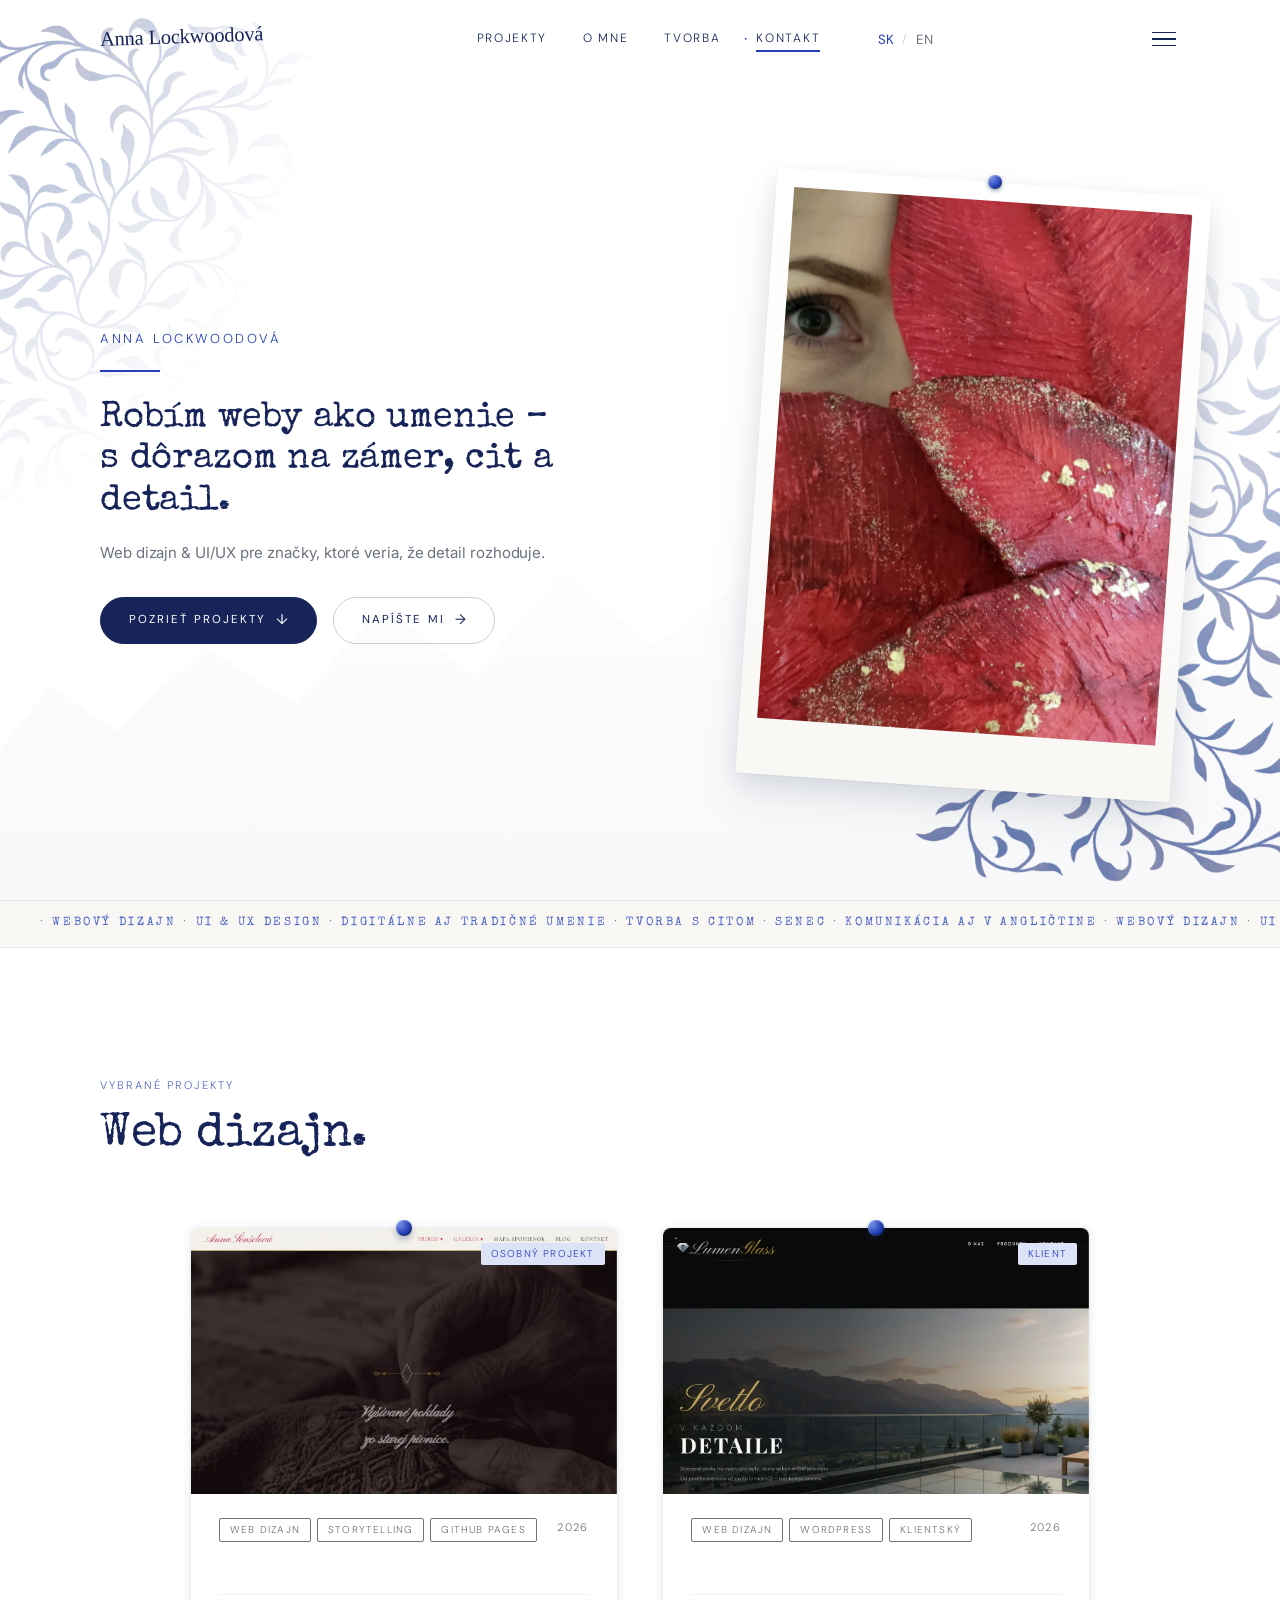
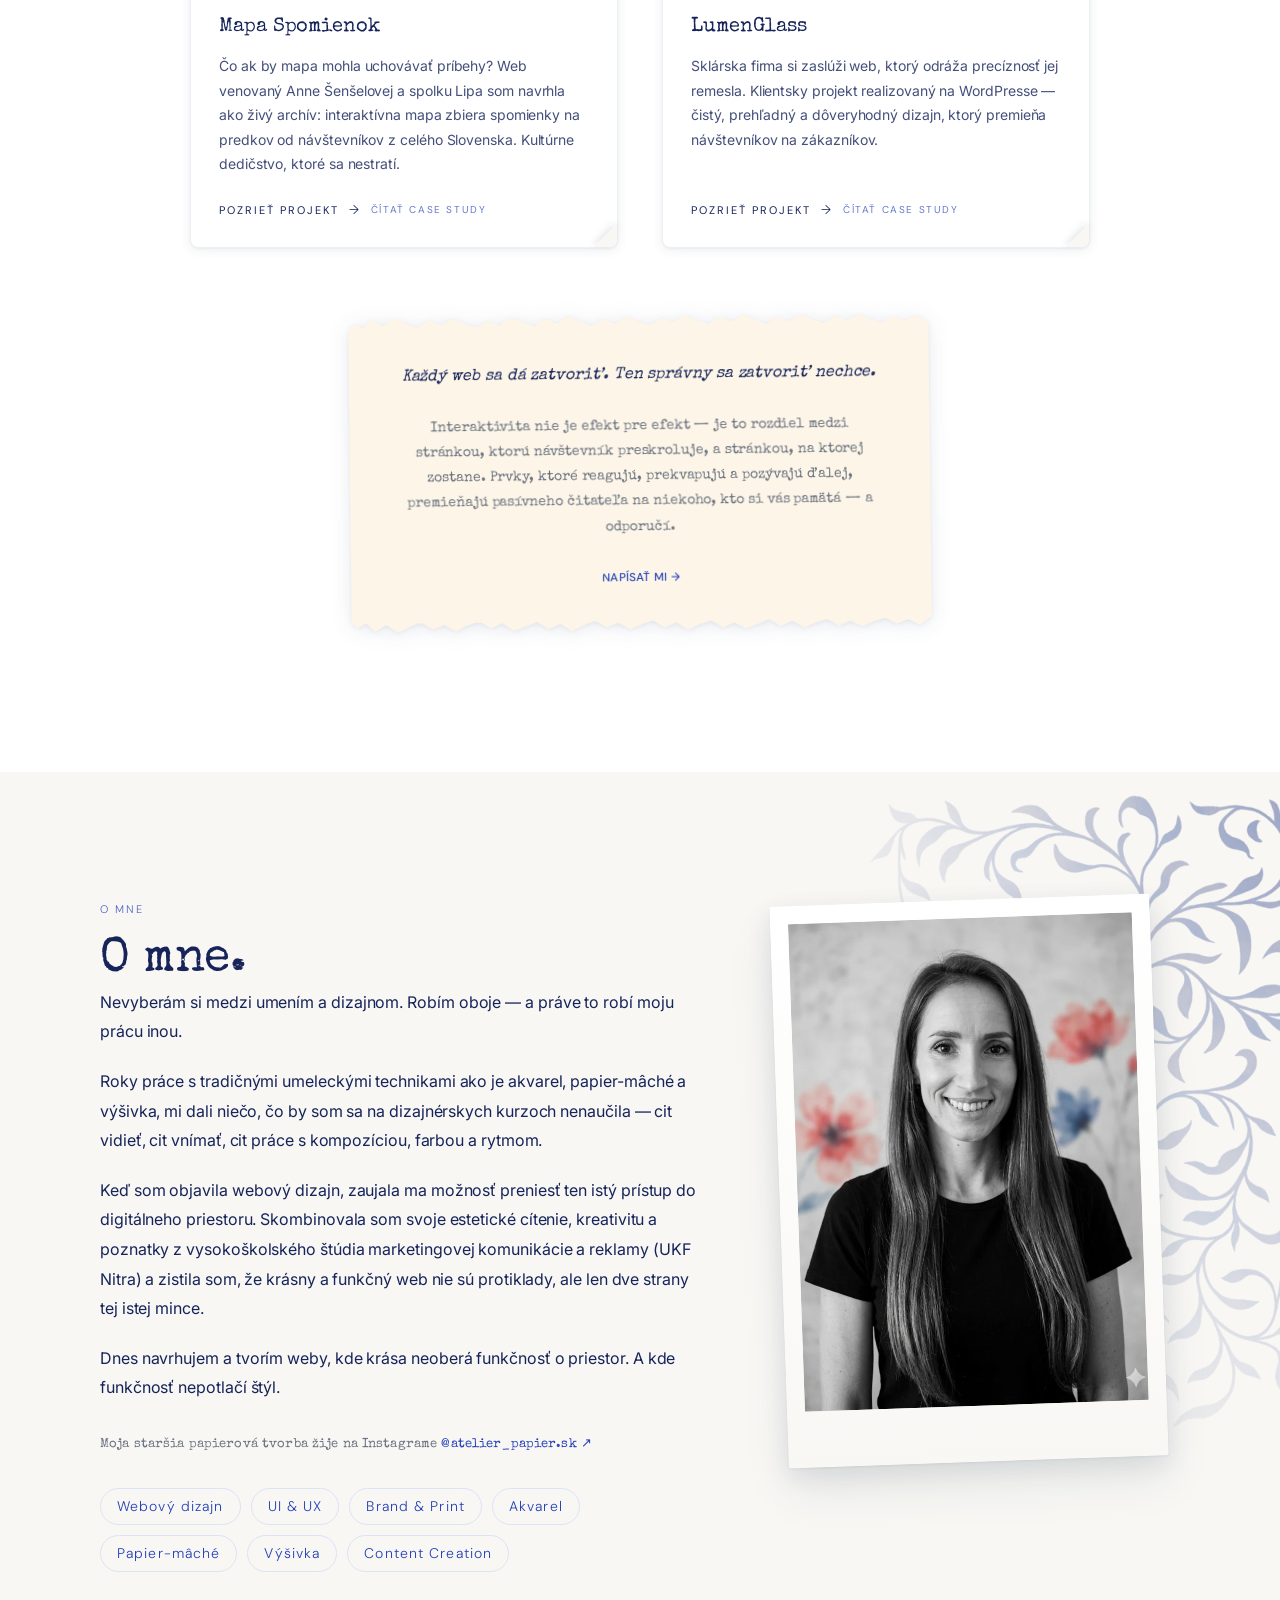
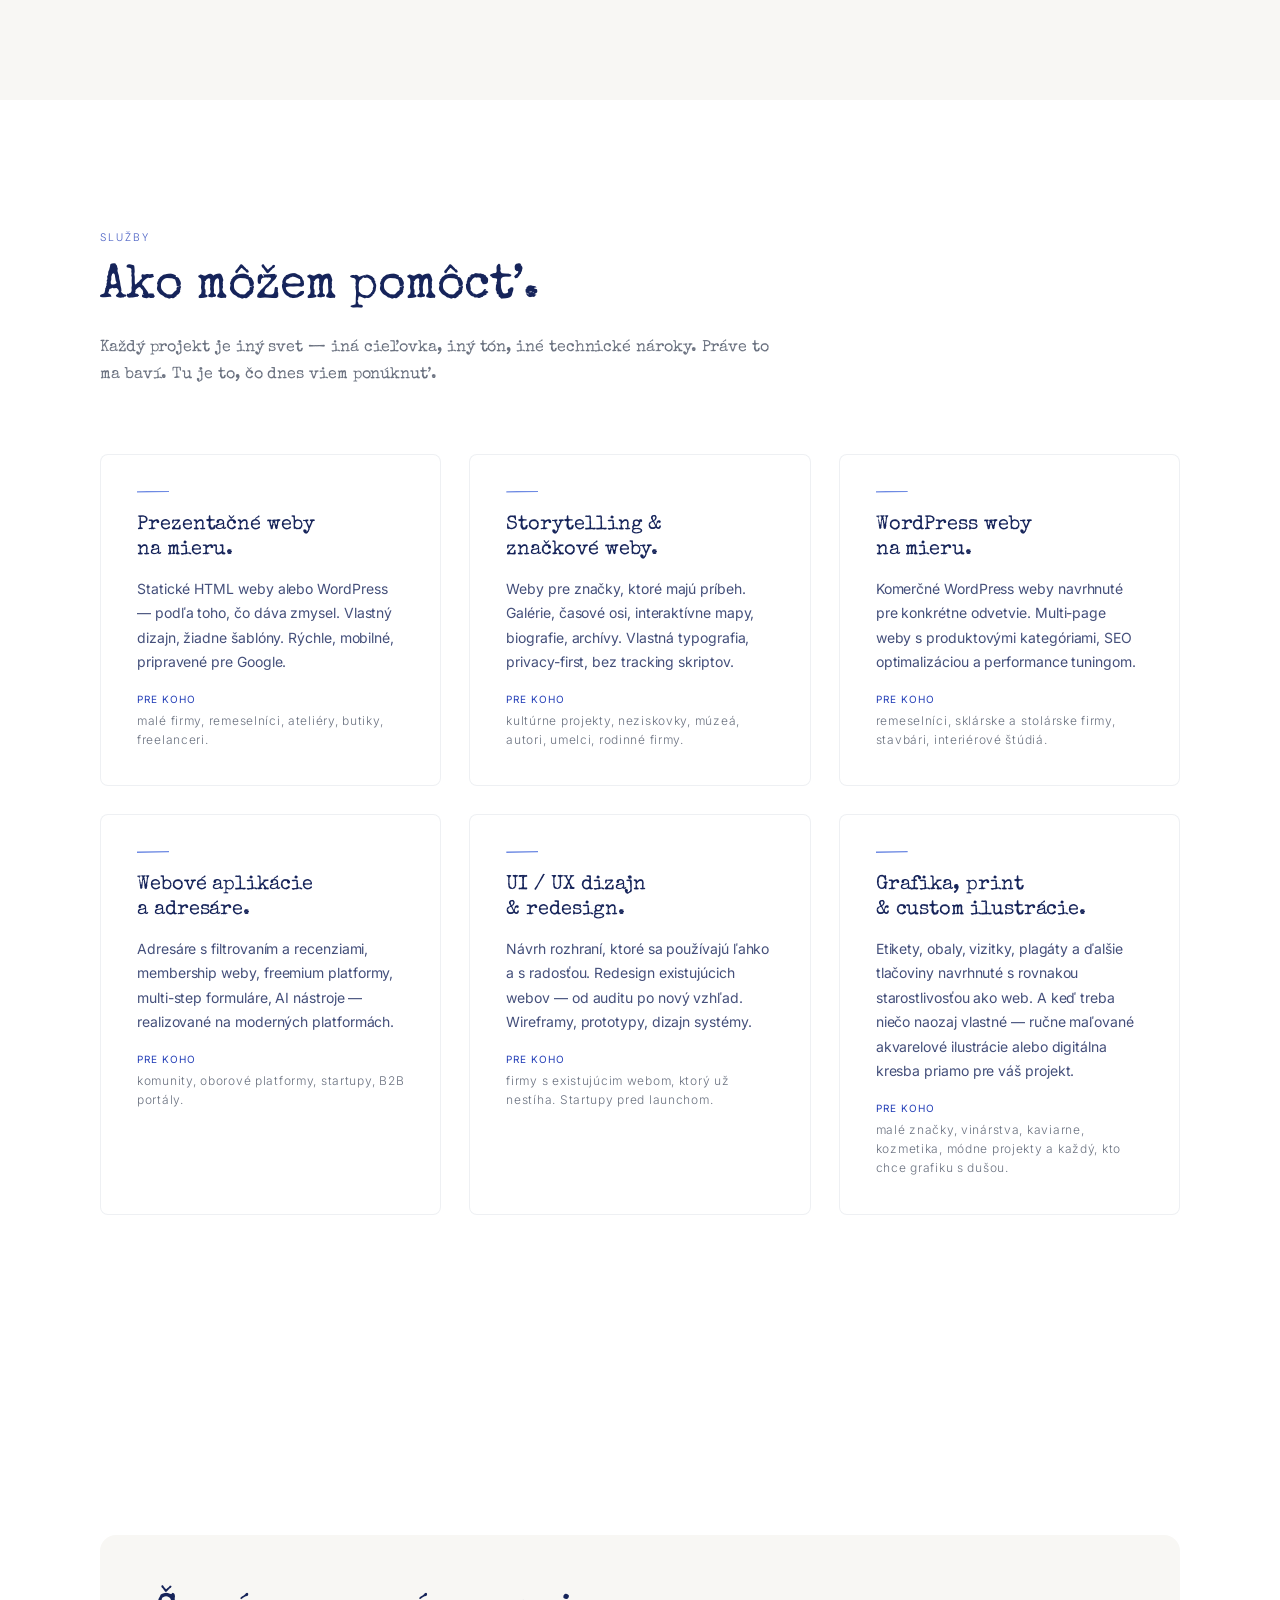
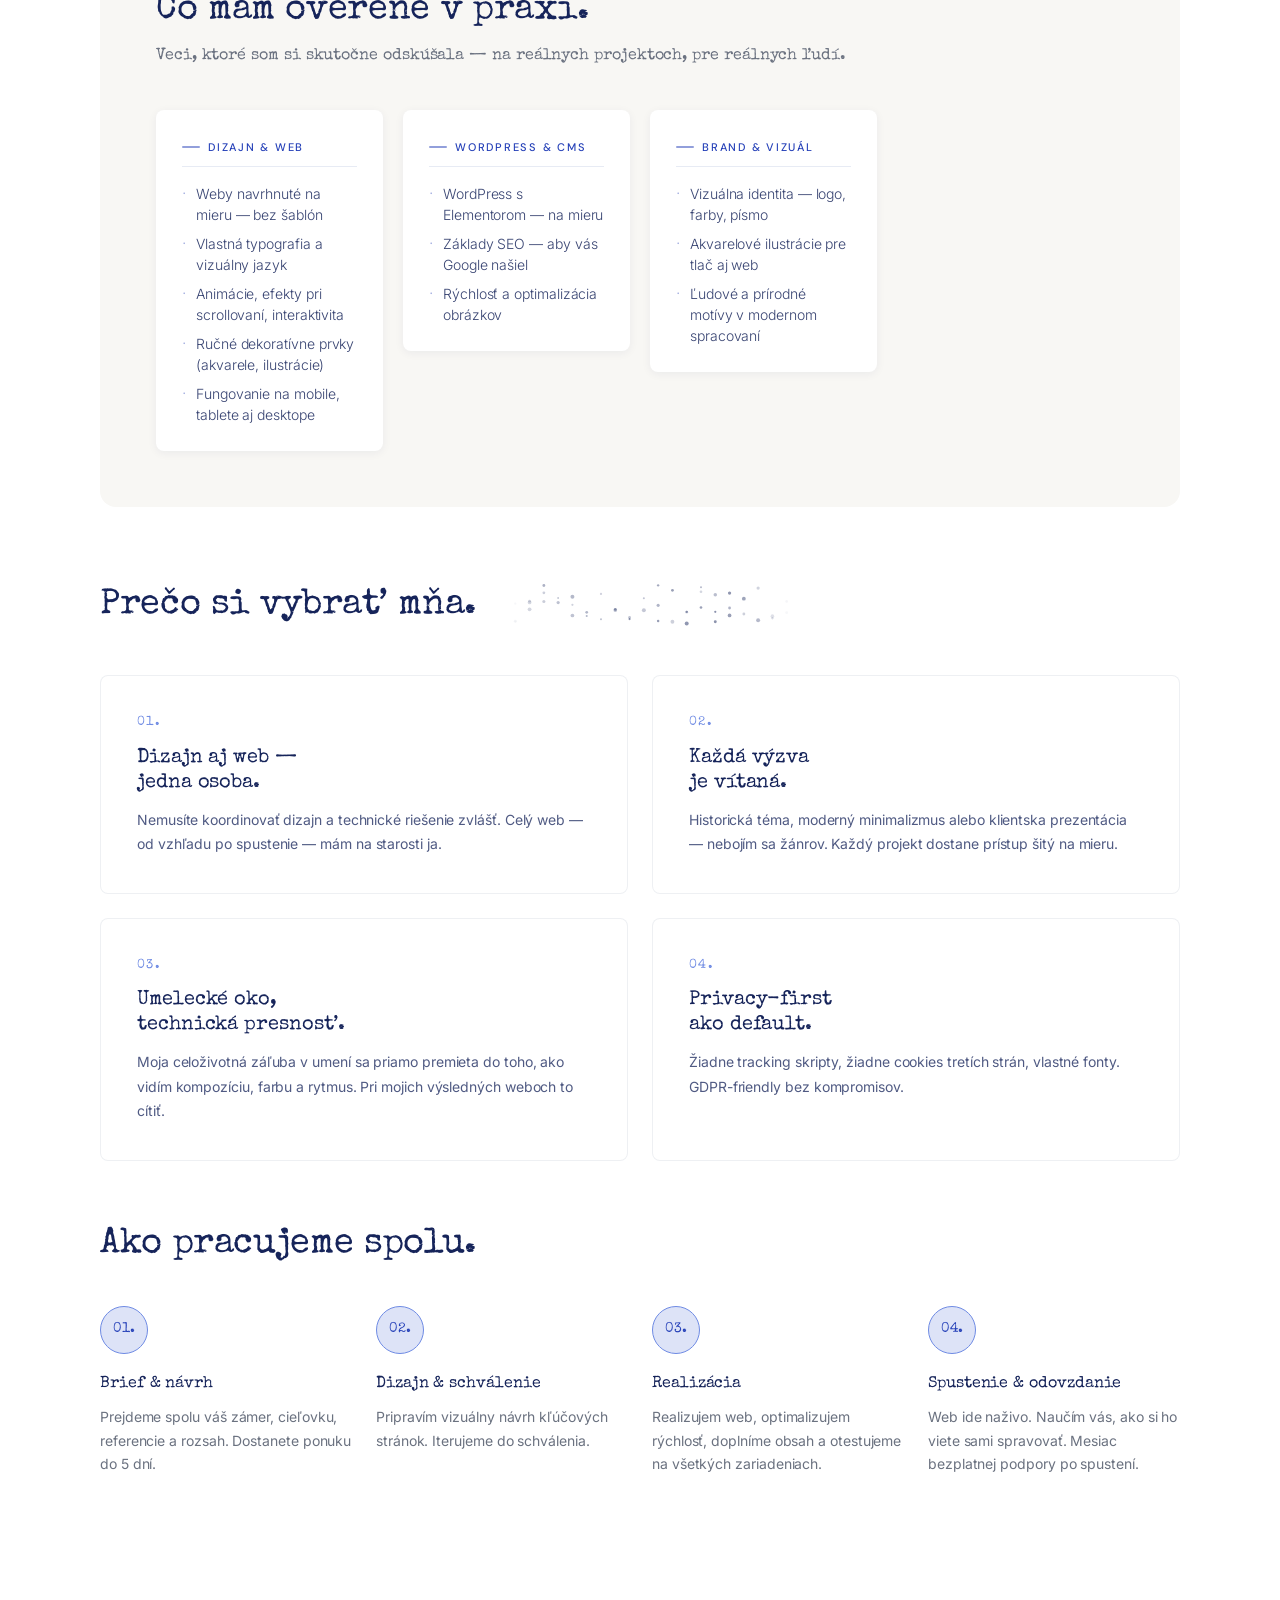
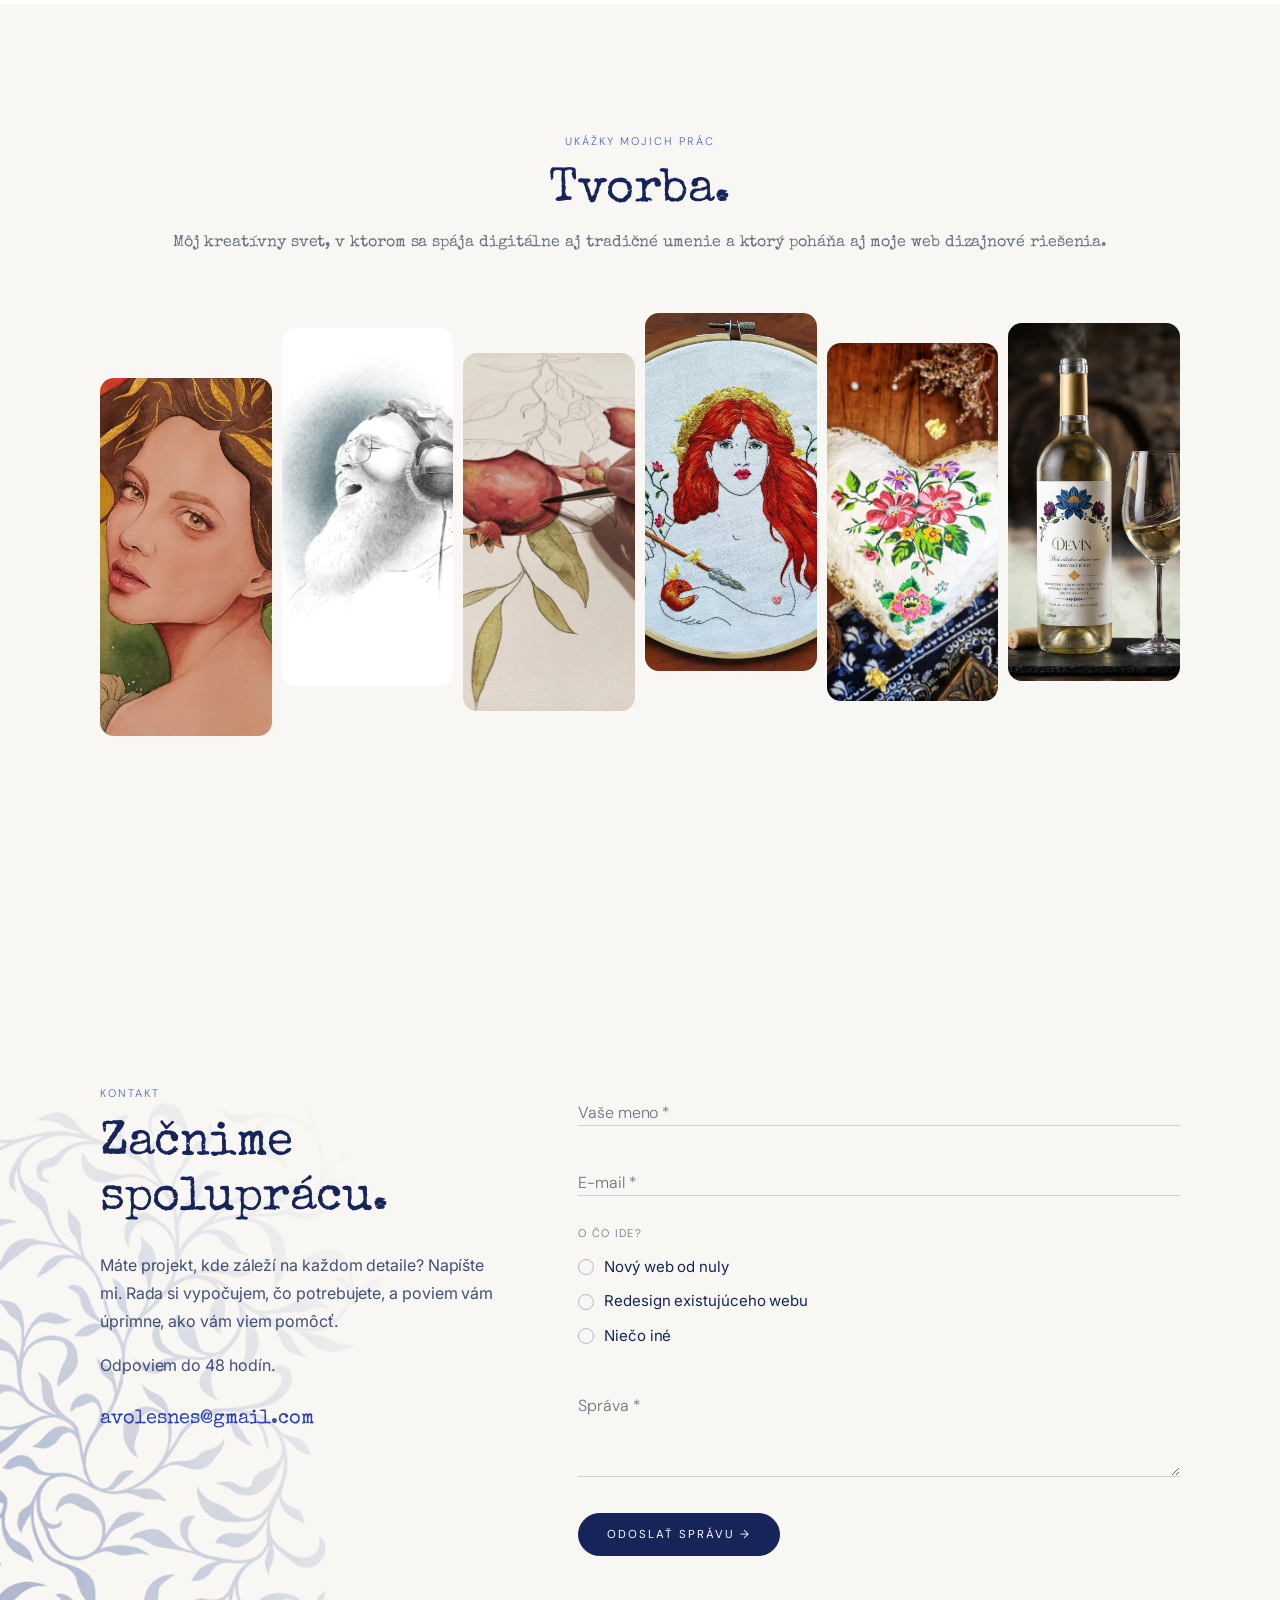
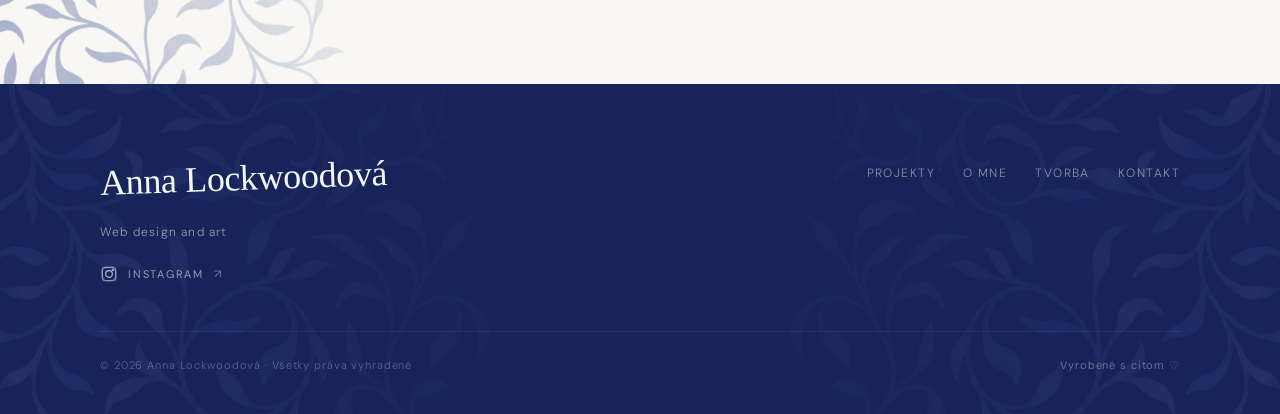
==== commit 0d4e1f38: "Rename about section heading from 'Taká som.' to 'O mne.' Co-Authored-By: Claude Sonnet 4.6 <noreply" ====
--- a/index.html
+++ b/index.html
@@ -374,7 +374,7 @@
           <div class="about-section__text-col">
             <div class="section-heading reveal">
               <span class="section-heading__label" data-i18n="section.about.label">O mne</span>
-              <h2 id="oMneSekcia" data-i18n="section.about.h2">Taká som.</h2>
+              <h2 id="oMneSekcia" data-i18n="section.about.h2">O mne.</h2>
             </div>
 
             <div class="about-section__body reveal">
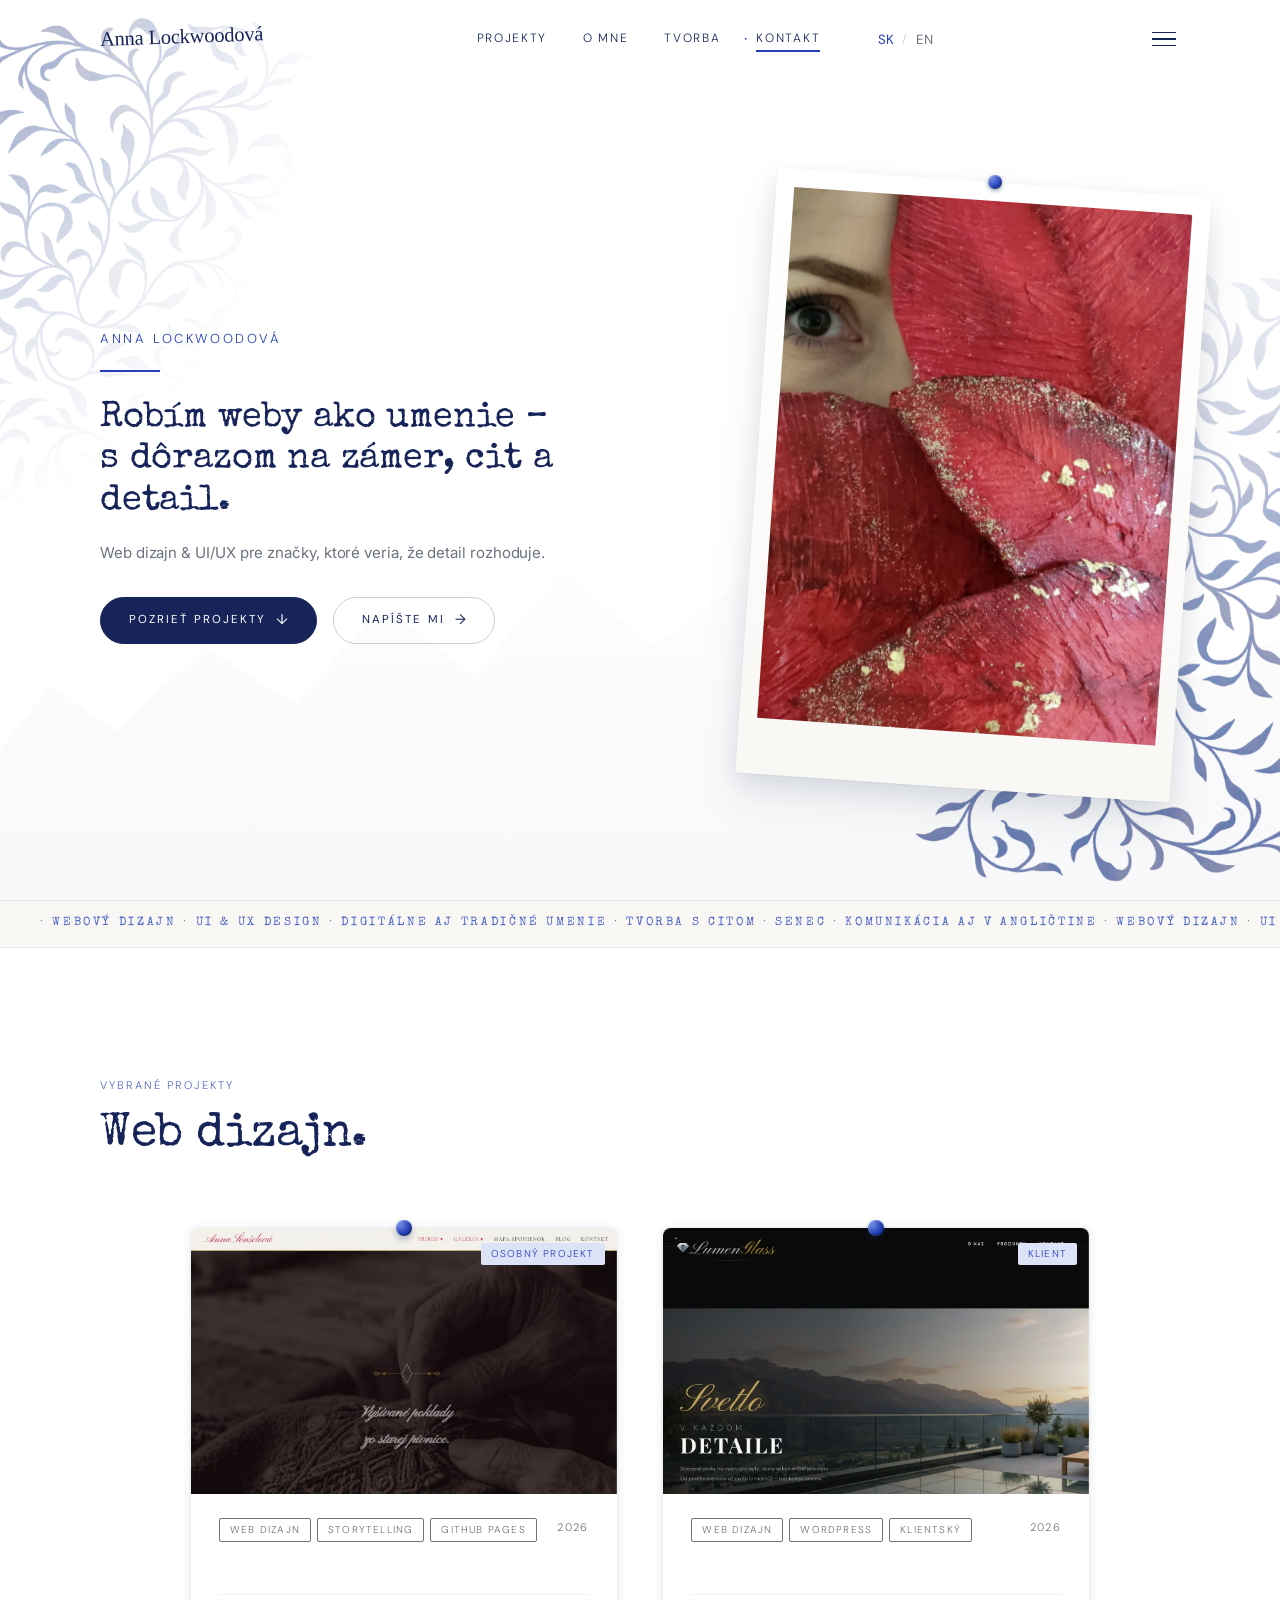
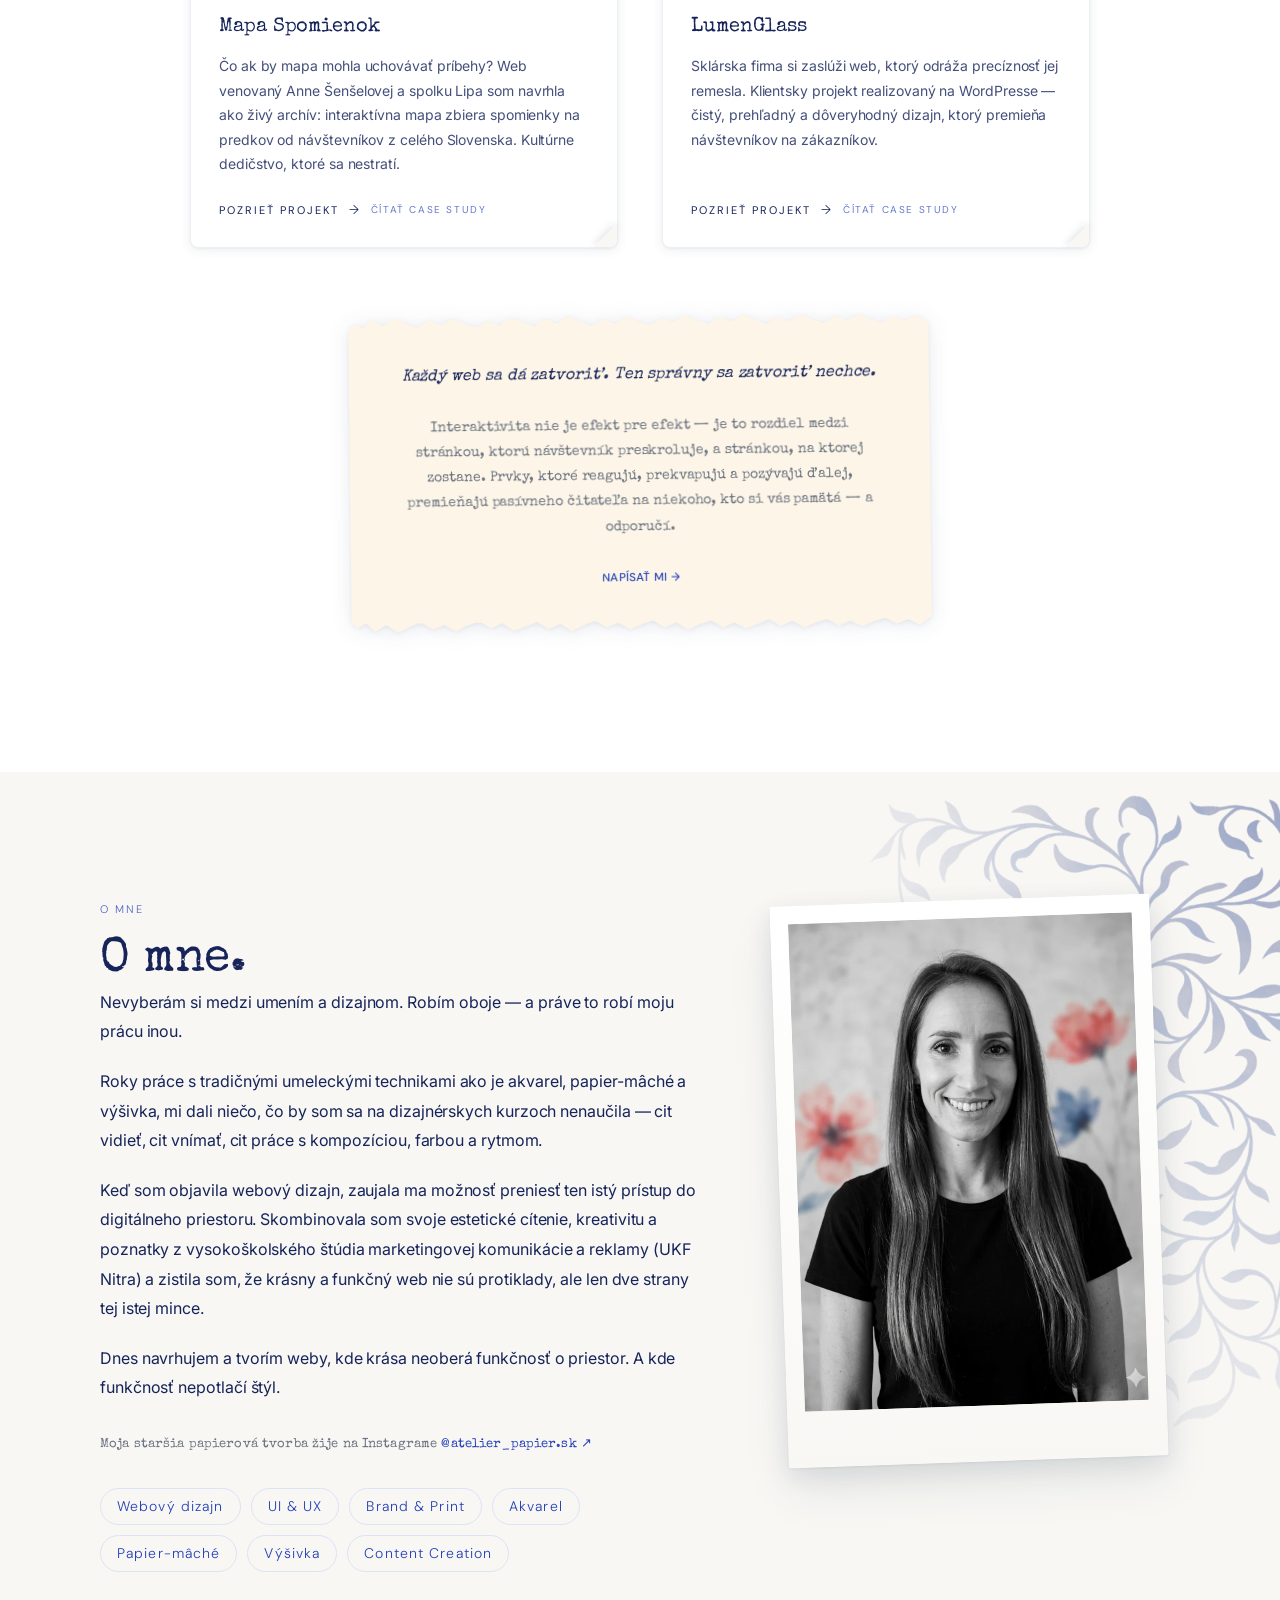
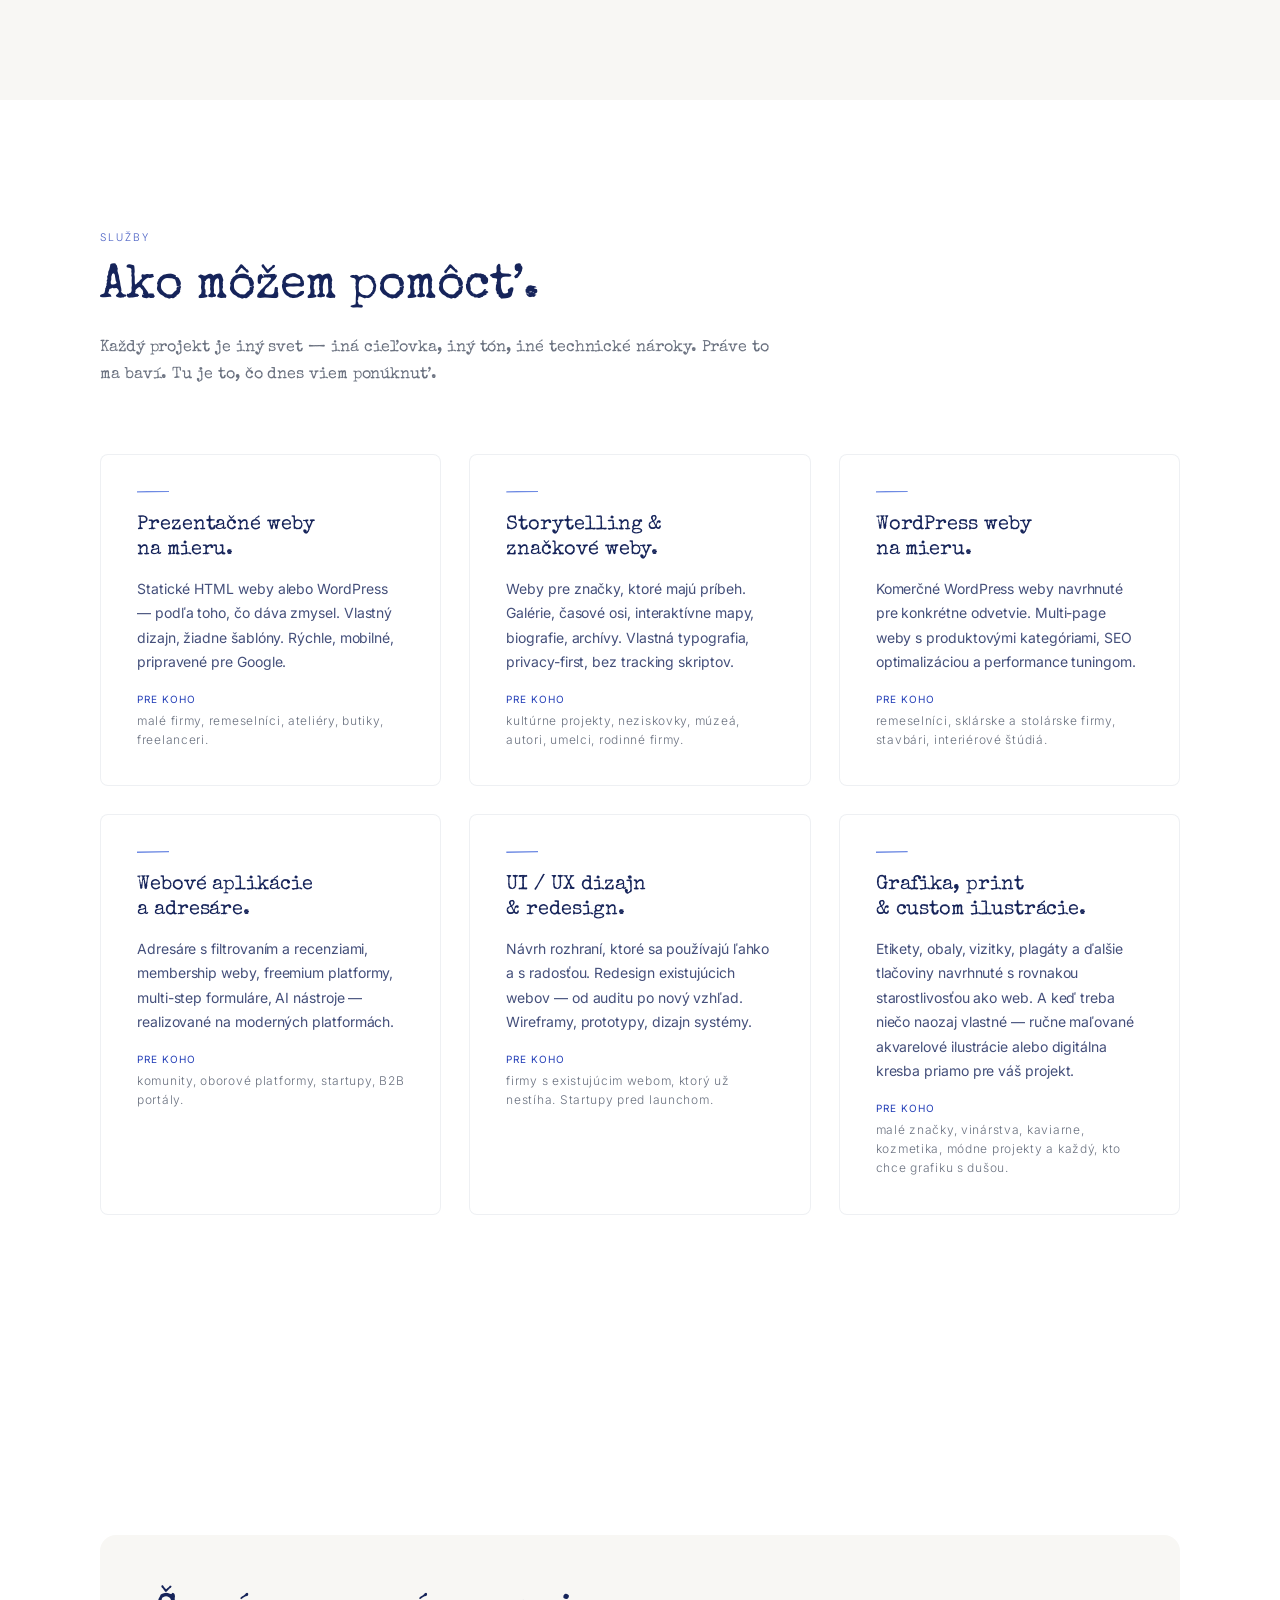
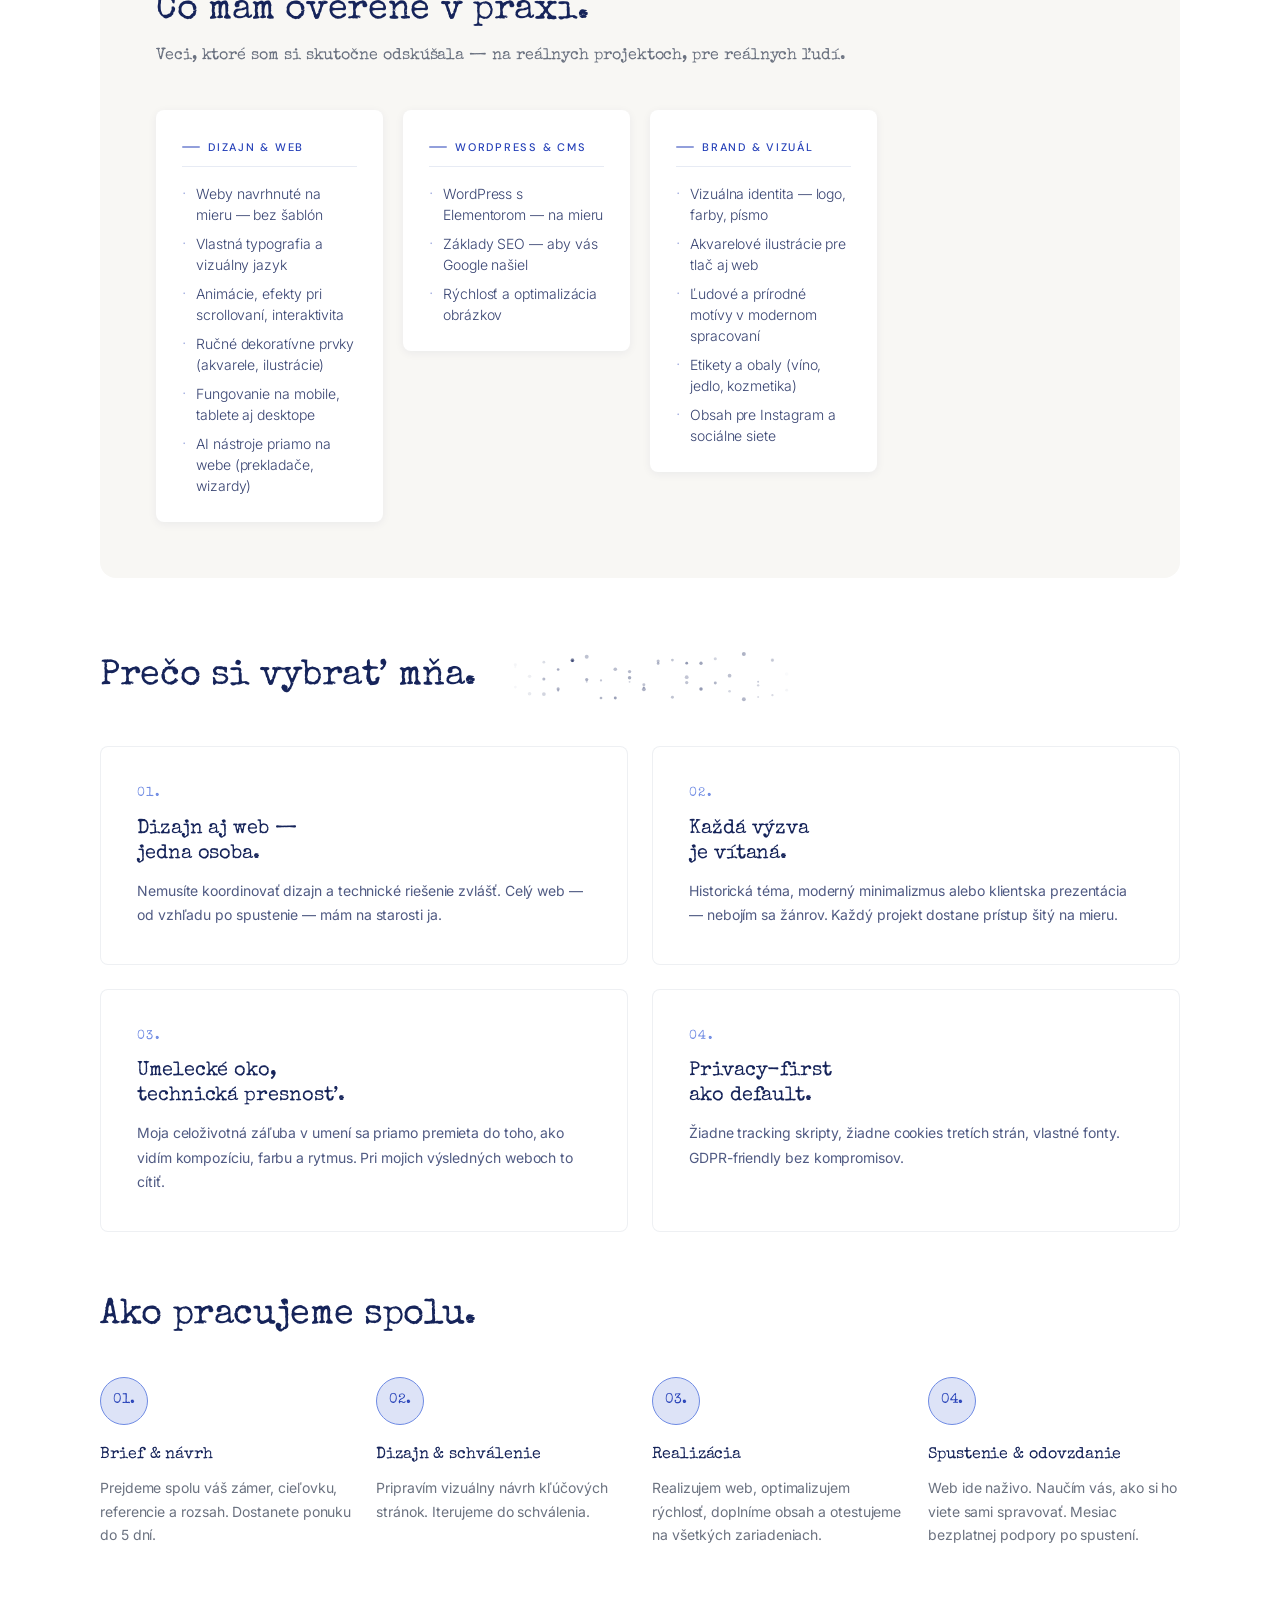
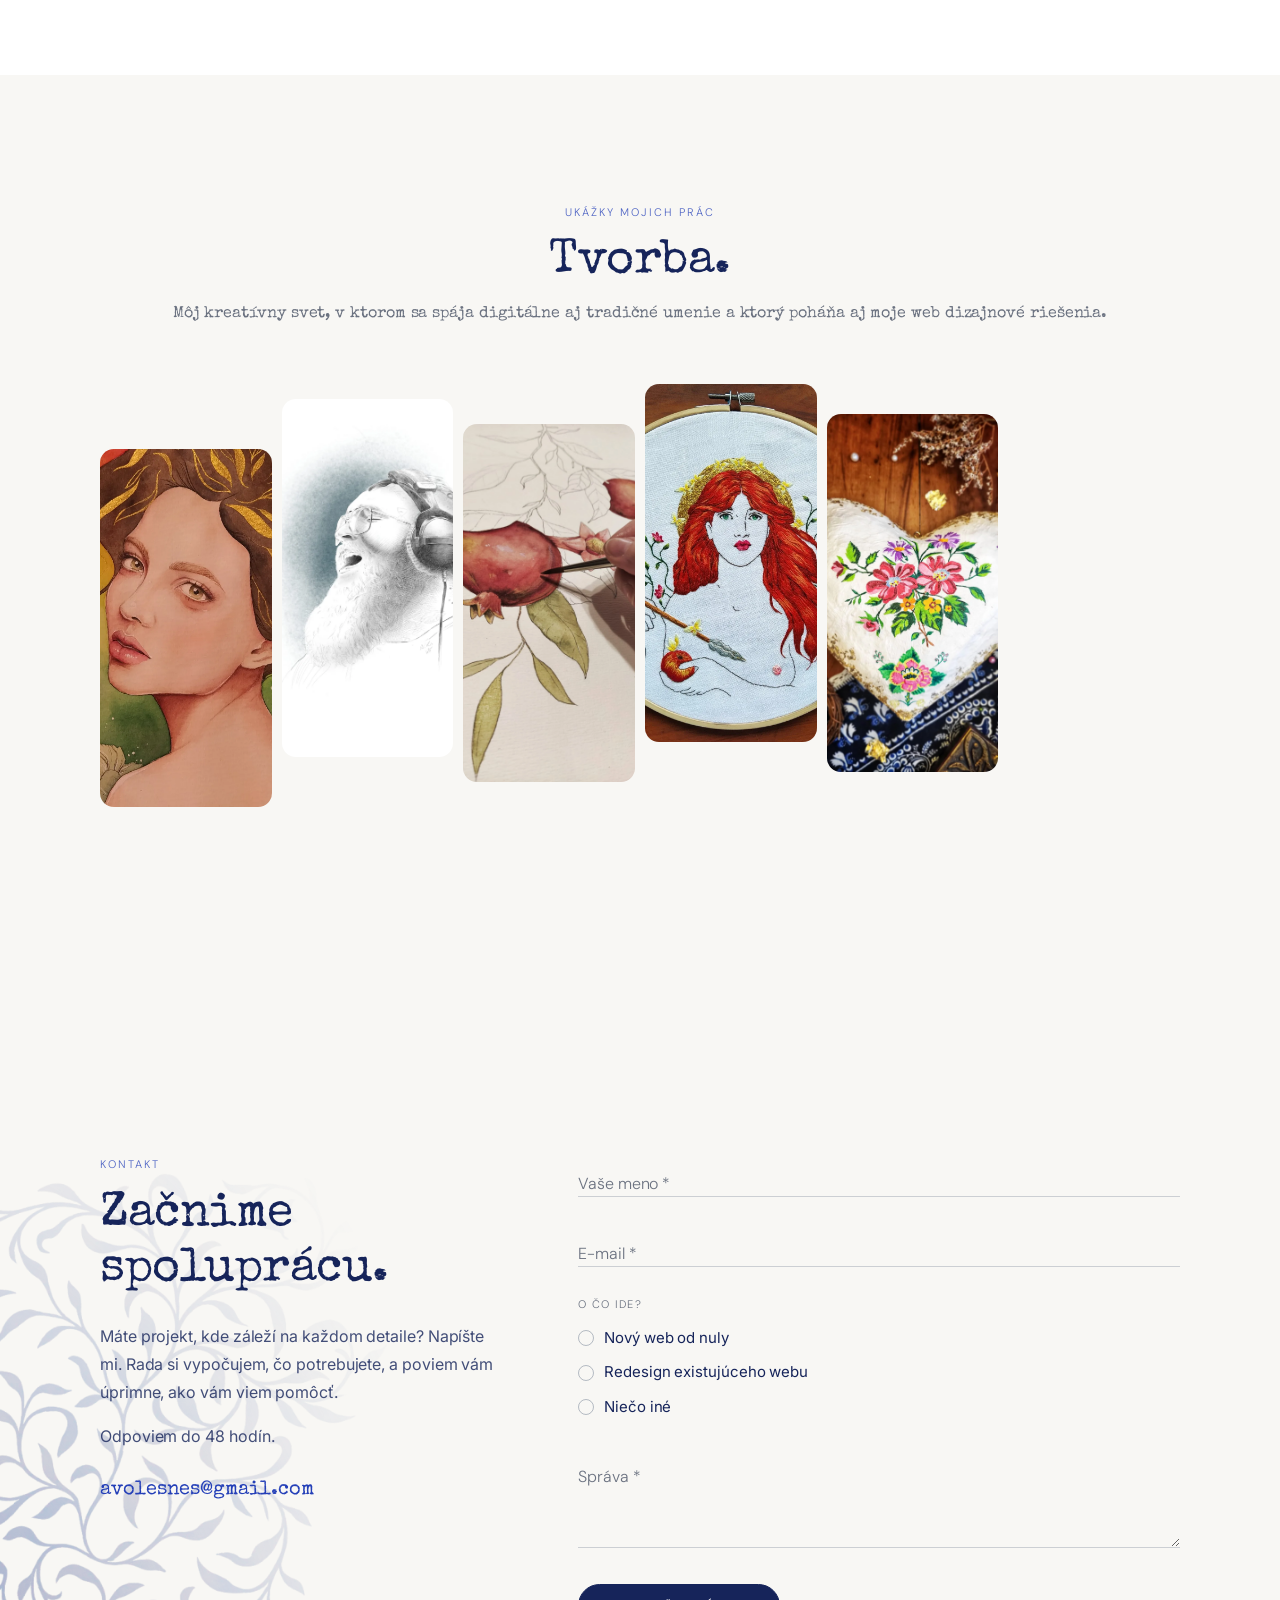
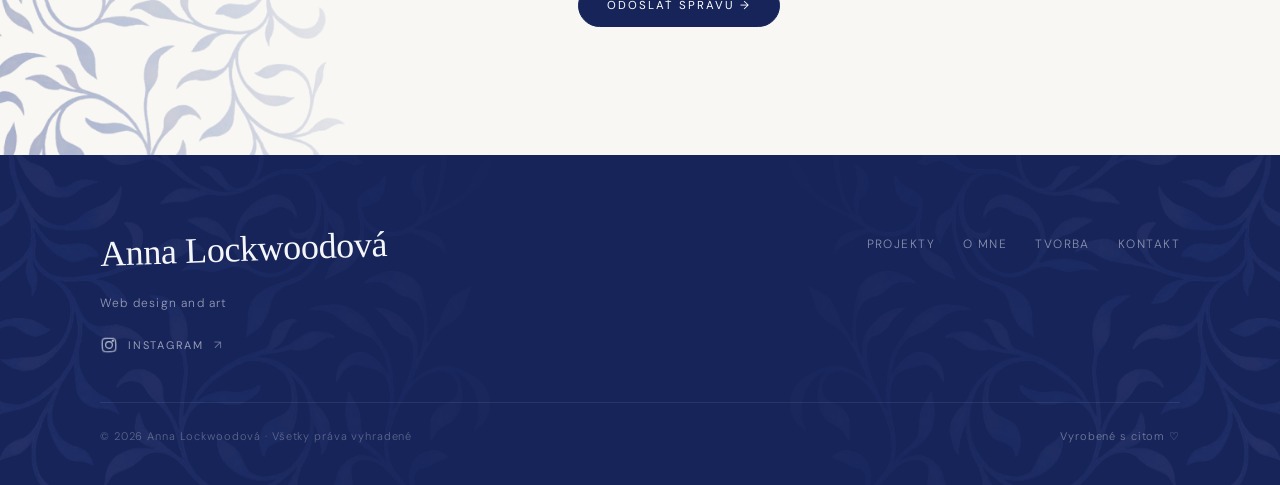
==== commit bf5e7b22: "e" ====
--- a/index.html
+++ b/index.html
@@ -578,6 +578,7 @@
                 <li data-i18n="skills.col1.li3">Animácie, efekty pri scrollovaní, interaktivita</li>
                 <li data-i18n="skills.col1.li4">Ručné dekoratívne prvky (akvarele, ilustrácie)</li>
                 <li data-i18n="skills.col1.li5">Fungovanie na mobile, tablete aj desktope</li>
+                <li data-i18n="skills.col1.li6">AI nástroje priamo na webe (prekladače, wizardy)</li>
               </ul>
             </div>
 
@@ -596,6 +597,8 @@
                 <li data-i18n="skills.col3.li1">Vizuálna identita — logo, farby, písmo</li>
                 <li data-i18n="skills.col3.li2">Akvarelové ilustrácie pre tlač aj web</li>
                 <li data-i18n="skills.col3.li3">Ľudové a prírodné motívy v modernom spracovaní</li>
+                <li data-i18n="skills.col3.li4">Etikety a obaly (víno, jedlo, kozmetika)</li>
+                <li data-i18n="skills.col3.li5">Obsah pre Instagram a sociálne siete</li>
               </ul>
             </div>
           </div>
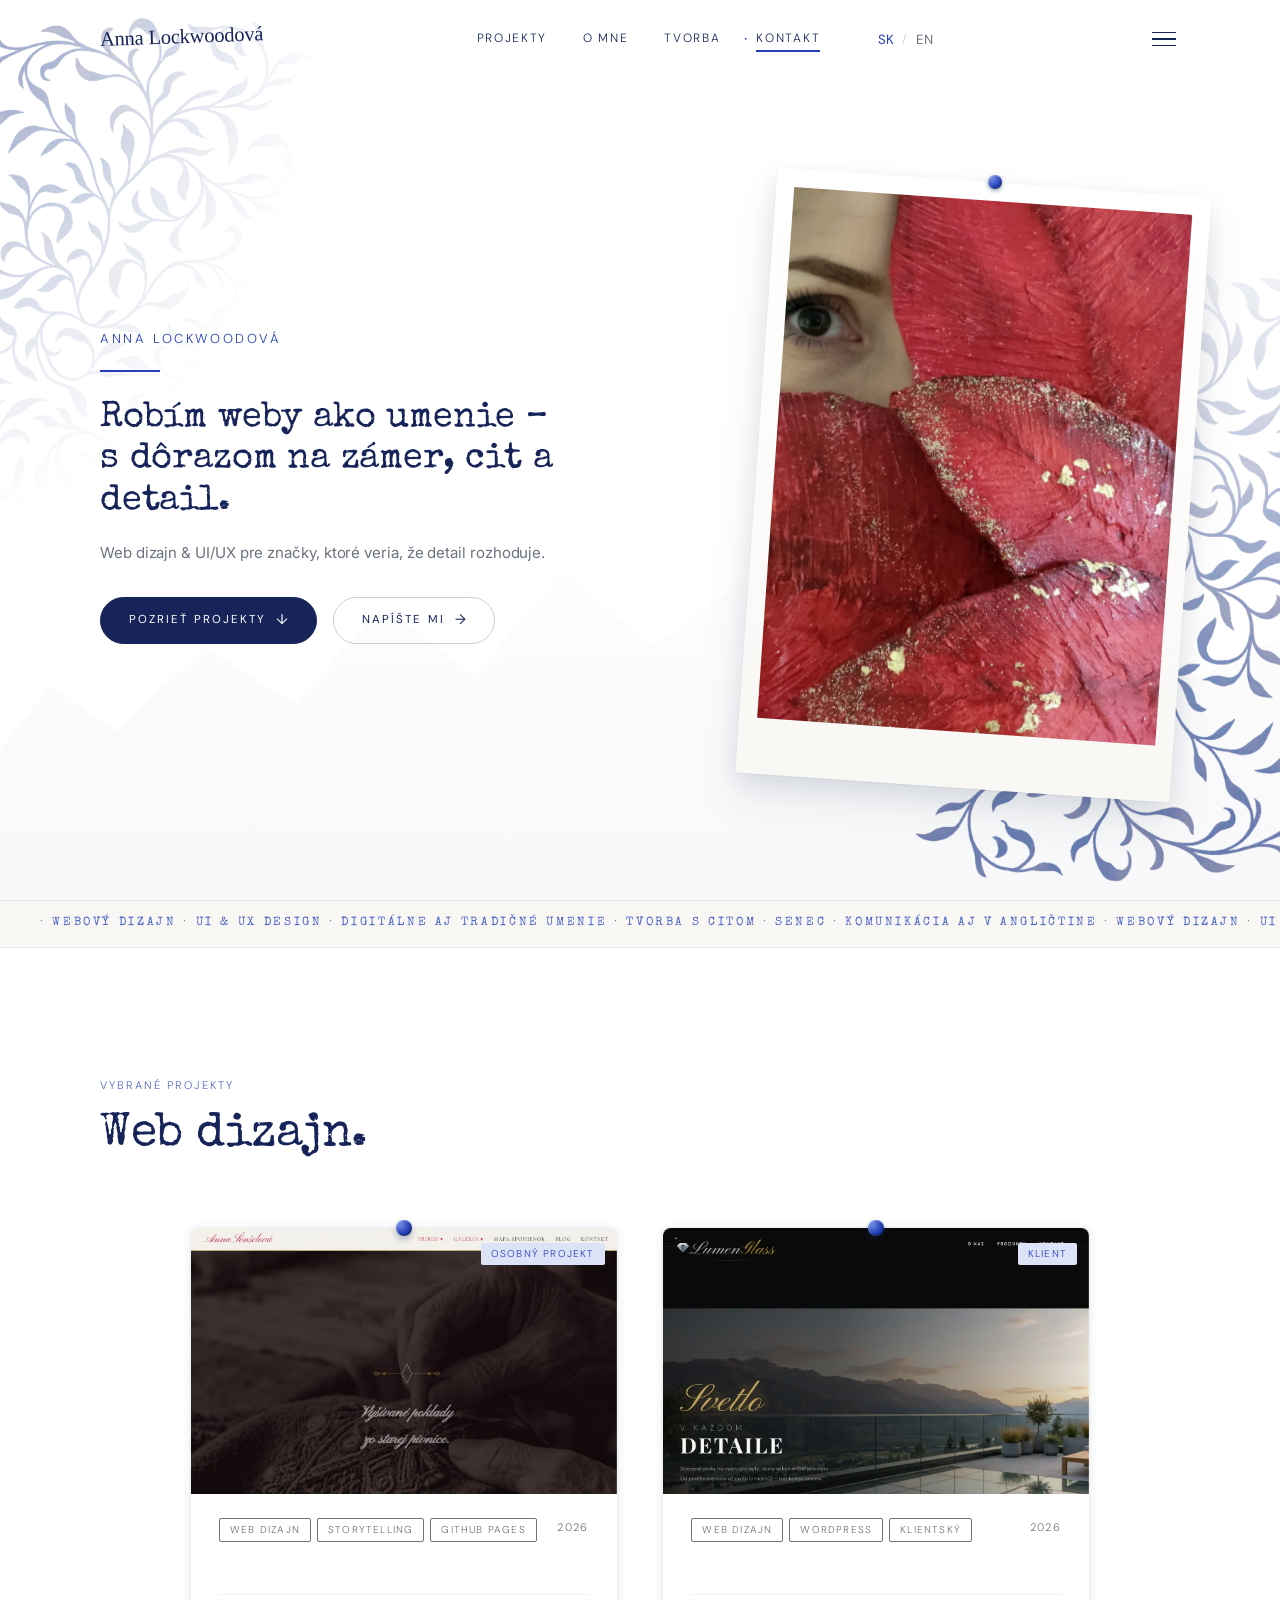
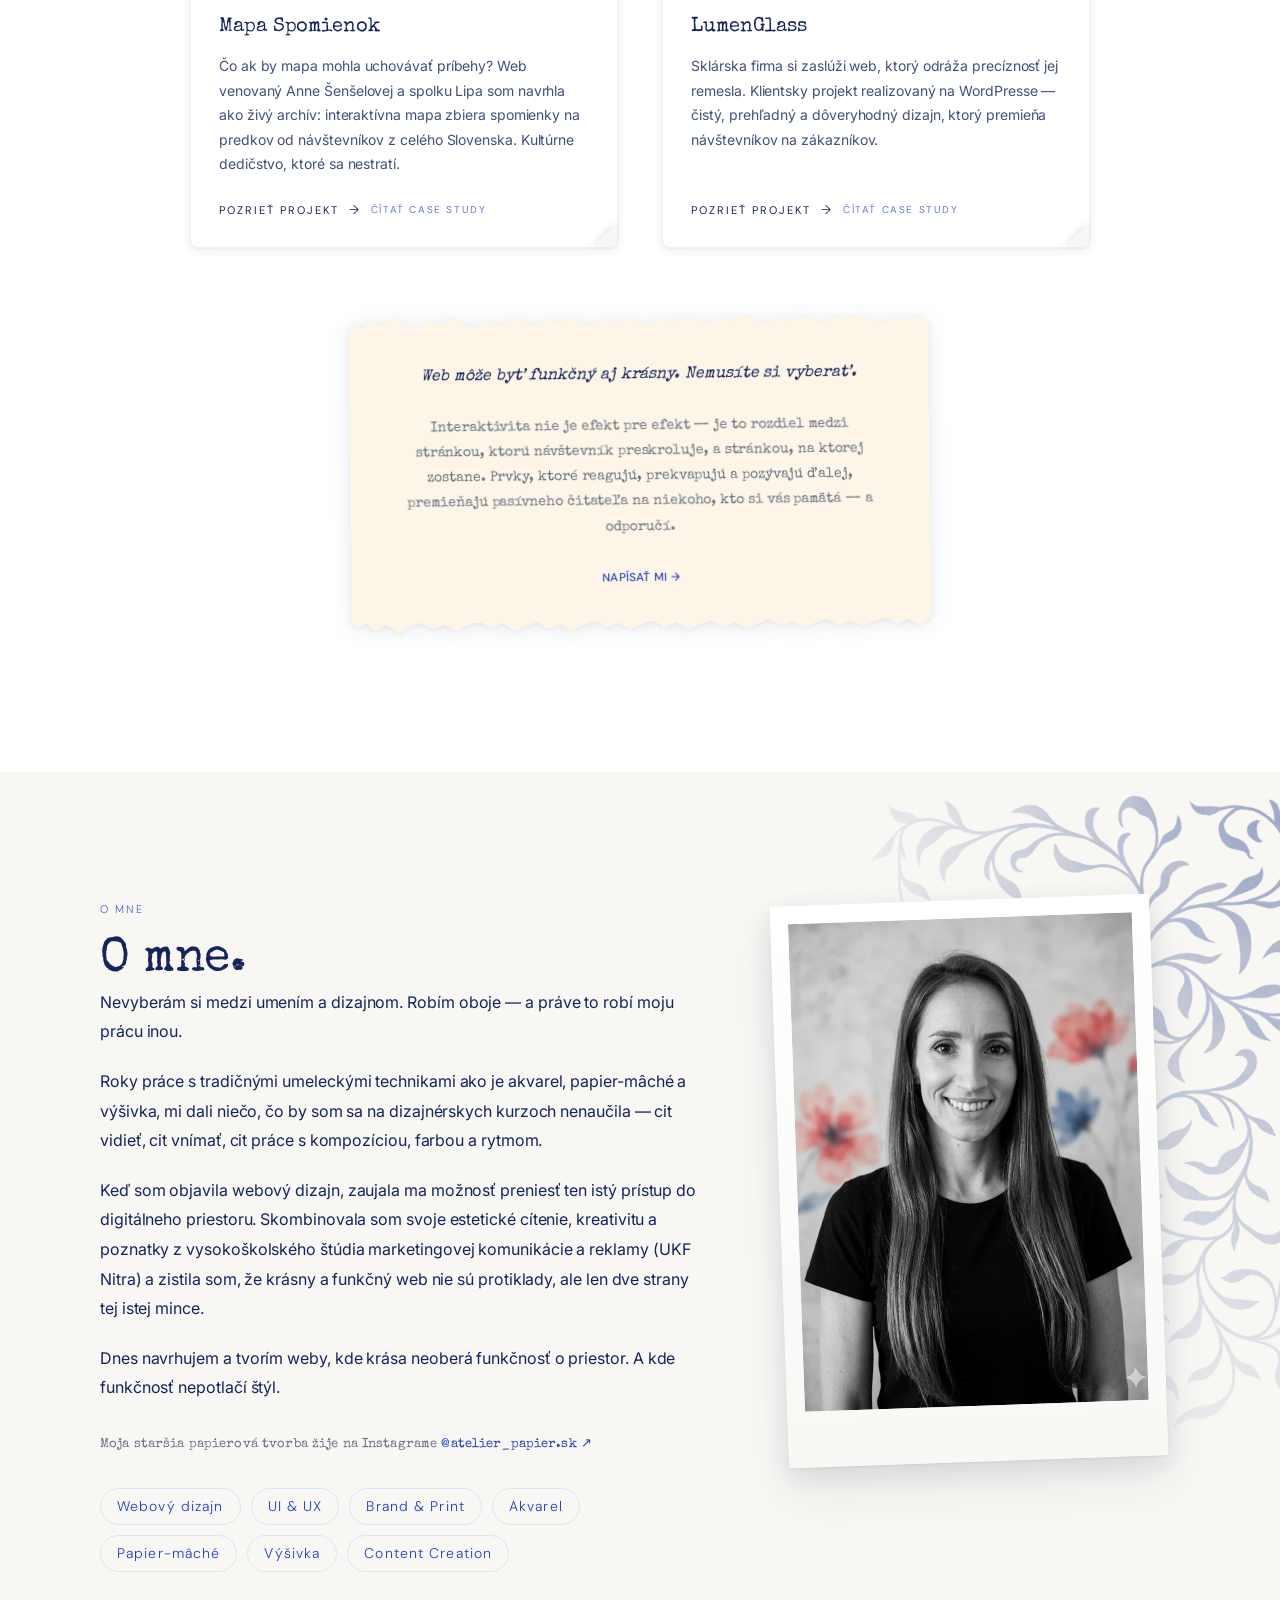
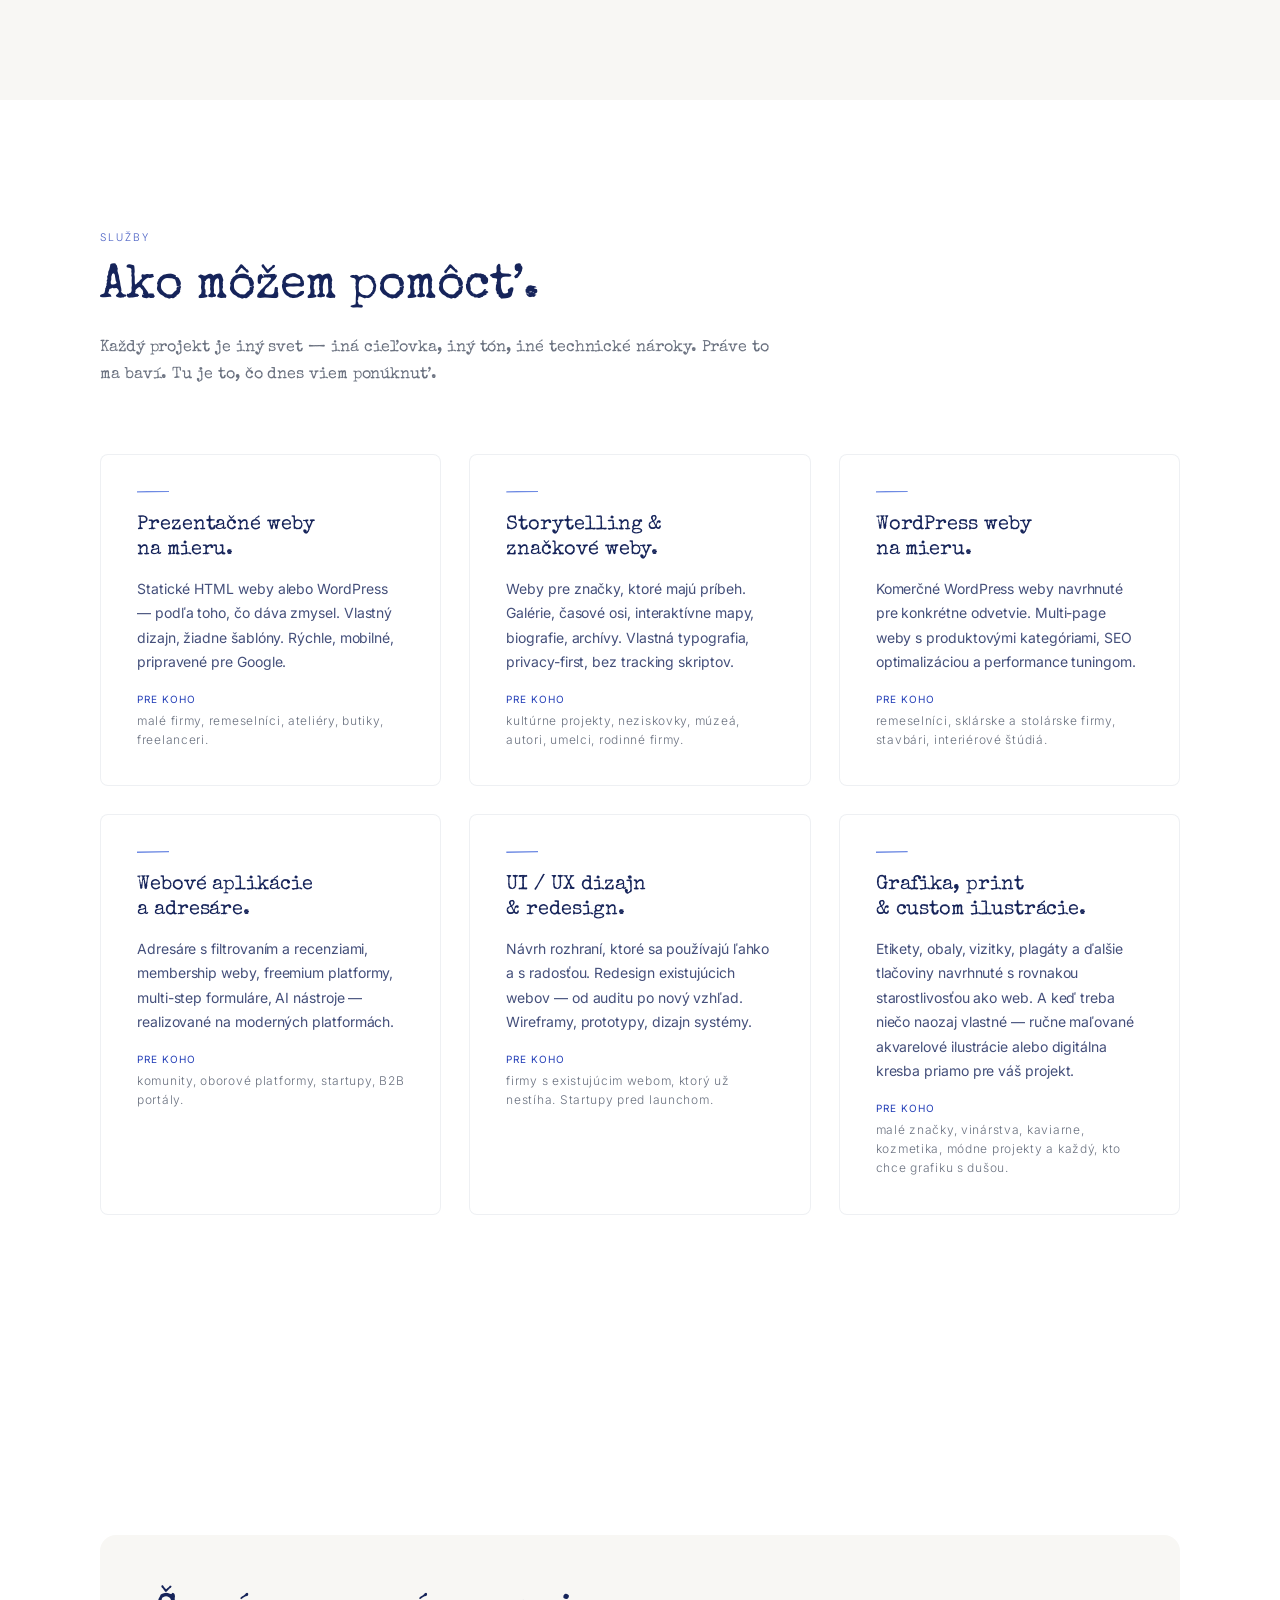
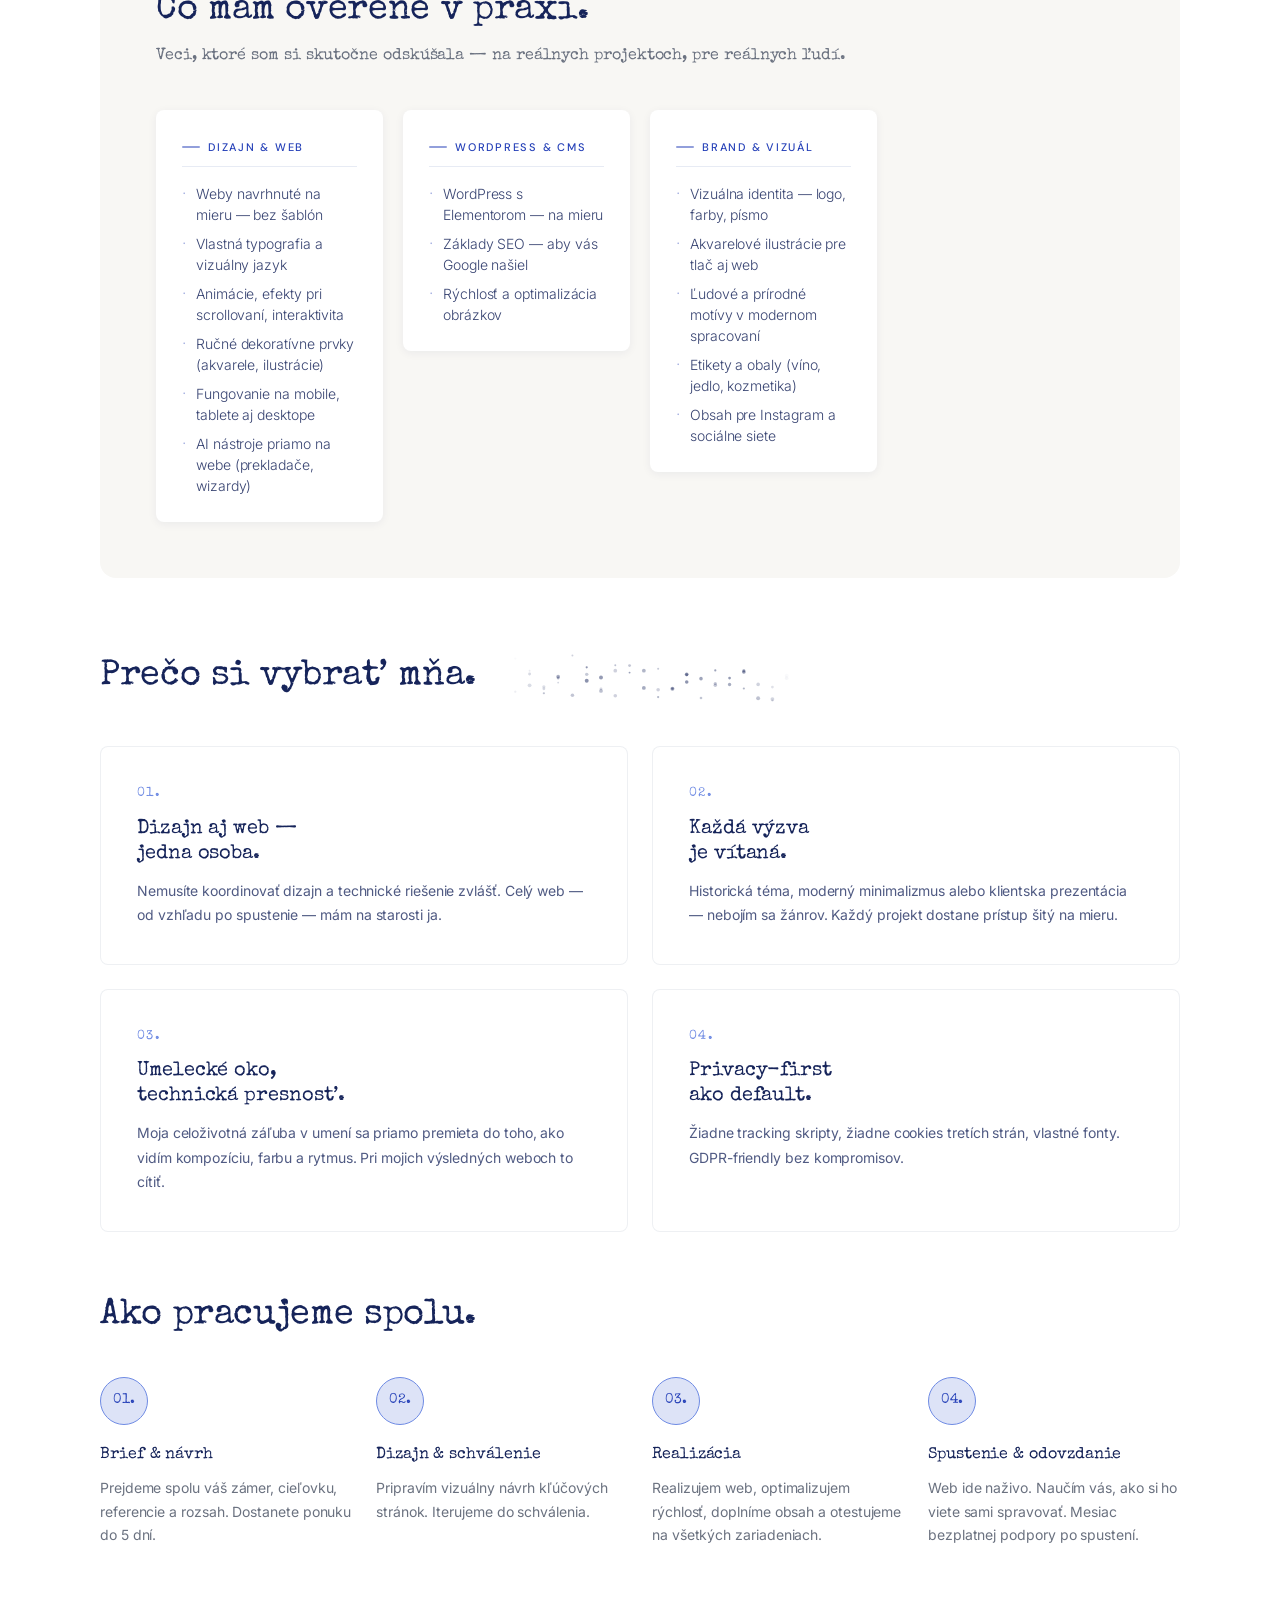
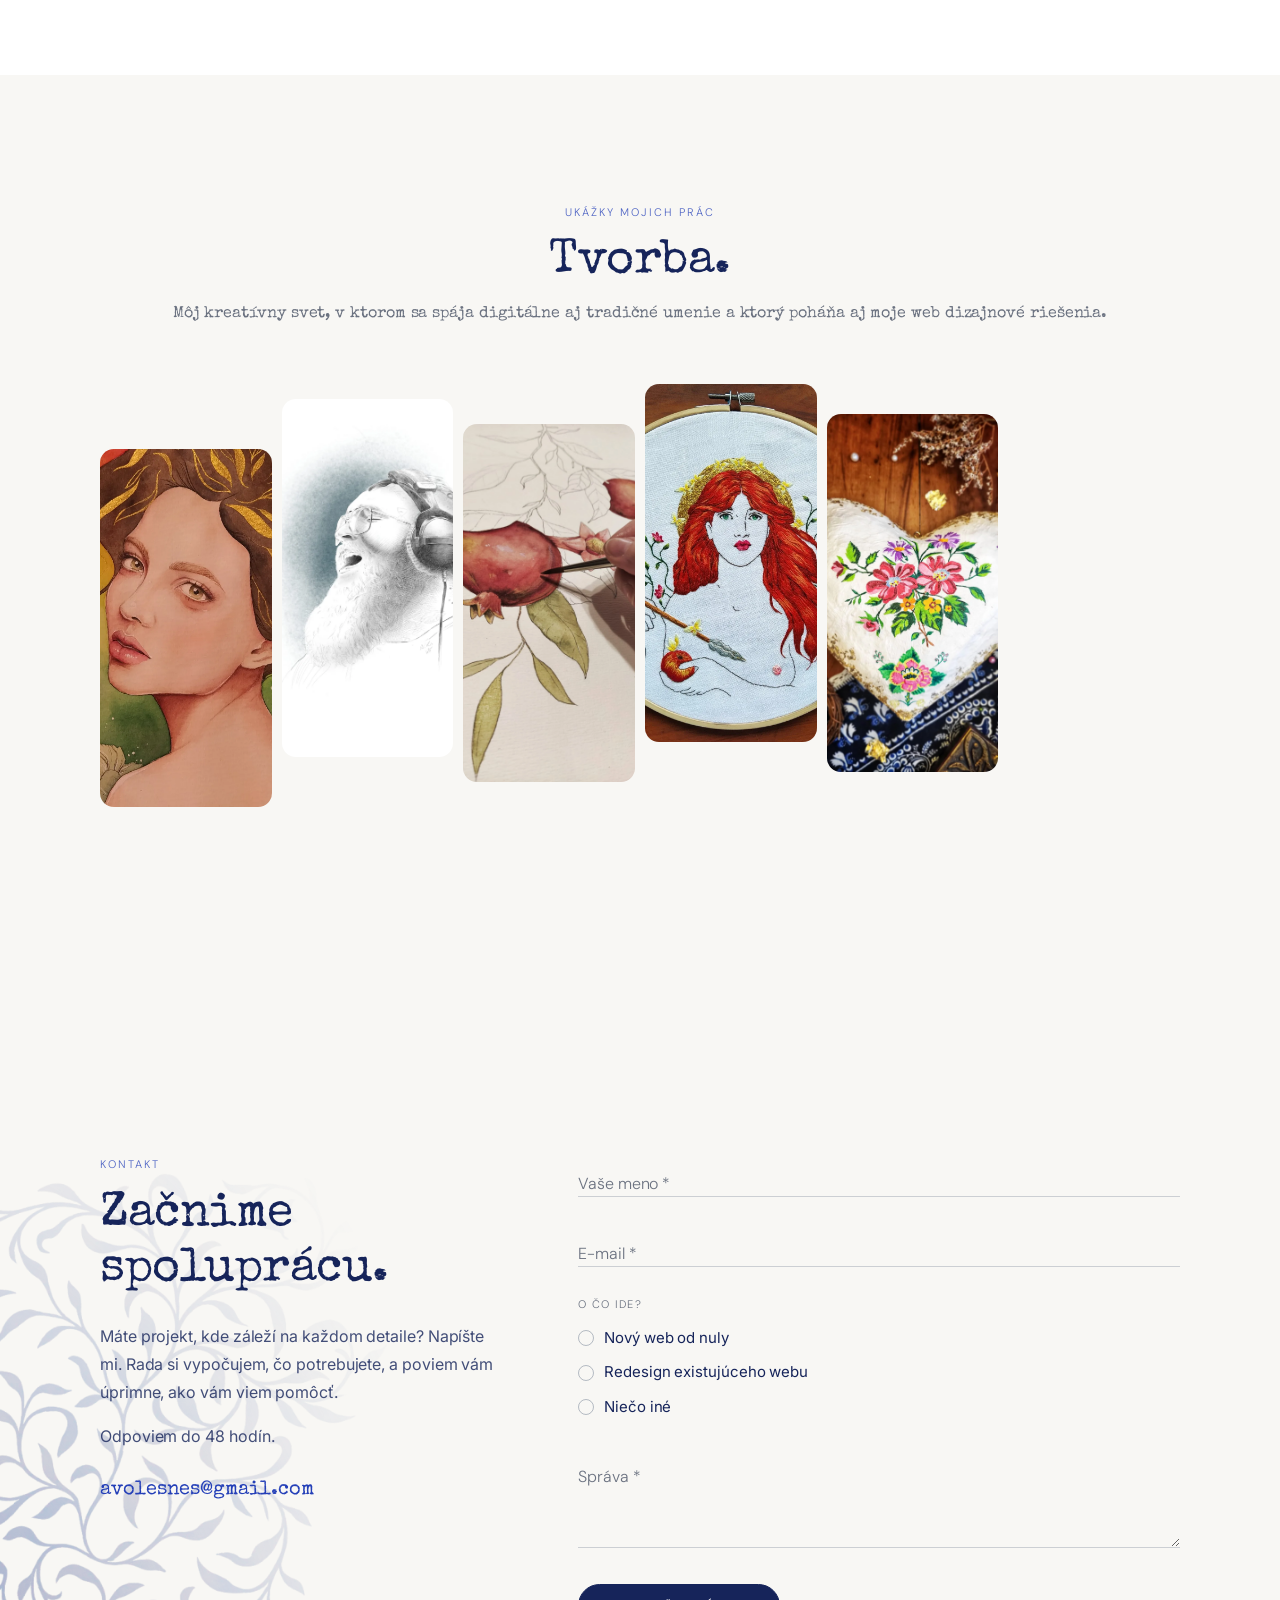
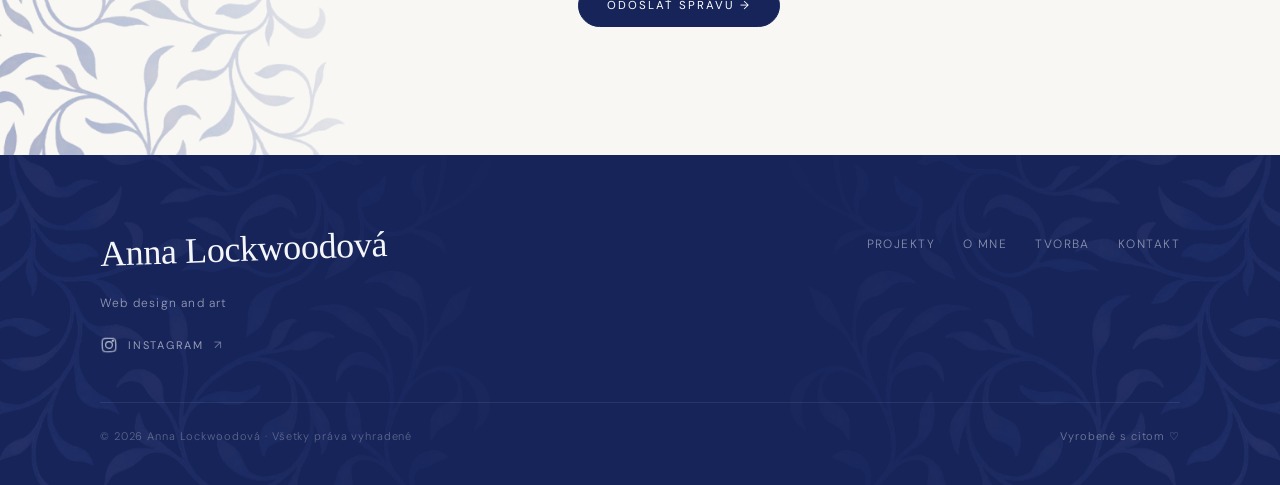
==== commit b929438a: "Update projects callout heading to less cliché copy Co-Authored-By: Claude Sonnet 4.6 <noreply@anthr" ====
--- a/index.html
+++ b/index.html
@@ -342,7 +342,7 @@
         <div class="projects-callout">
           <div class="torn-note-wrap reveal">
             <div class="torn-note">
-              <p class="services-note projects-callout__heading" data-i18n="projects.callout.heading">Každý web sa dá zatvoriť. Ten správny sa zatvoriť nechce.</p>
+              <p class="services-note projects-callout__heading" data-i18n="projects.callout.heading">Web môže byť funkčný aj krásny. Nemusíte si vyberať.</p>
               <p class="services-note" data-i18n="projects.callout.body">Interaktivita nie je efekt pre efekt — je to rozdiel medzi stránkou, ktorú návštevník preskroluje, a stránkou, na ktorej zostane. Prvky, ktoré reagujú, prekvapujú a pozývajú ďalej, premieňajú pasívneho čitateľa na niekoho, kto si vás pamätá — a odporučí.</p>
               <div class="text-center">
                 <a href="#kontakt" class="btn btn--link" data-i18n="projects.callout.cta">Napísať mi →</a>
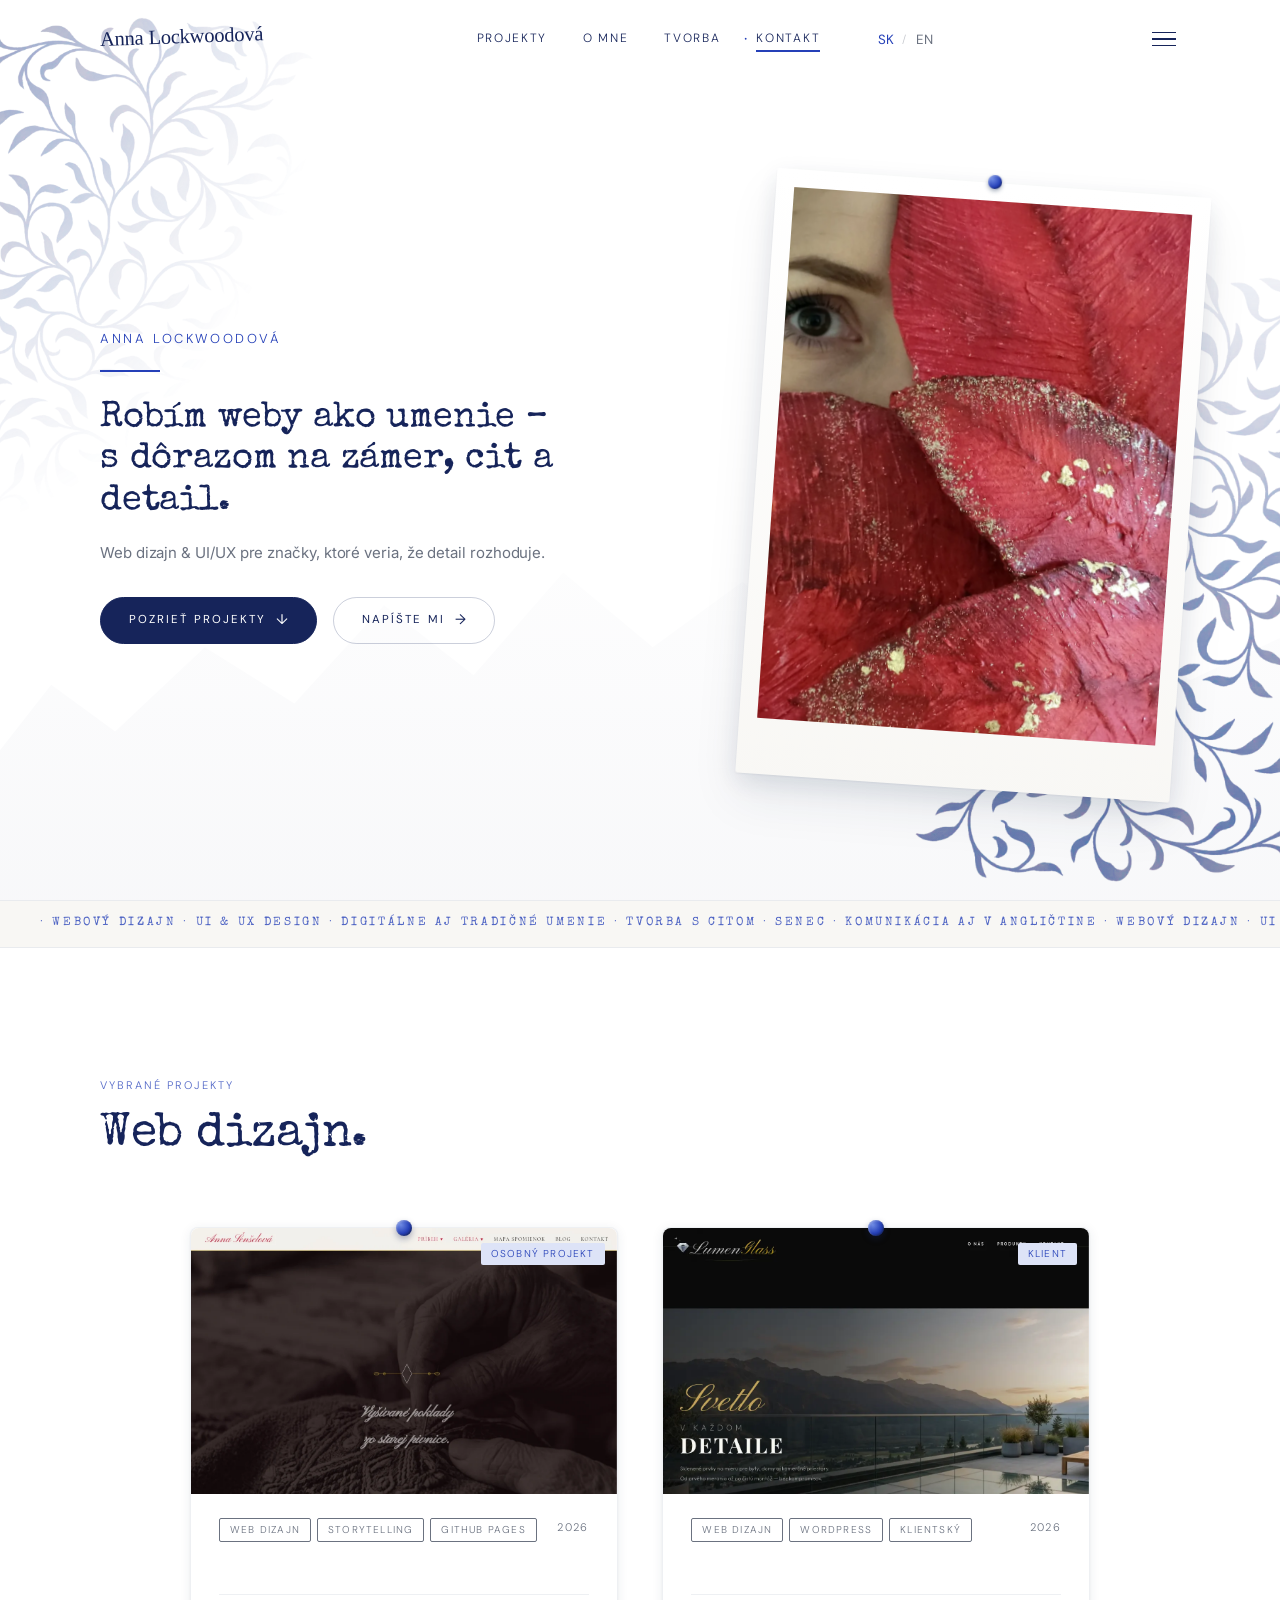
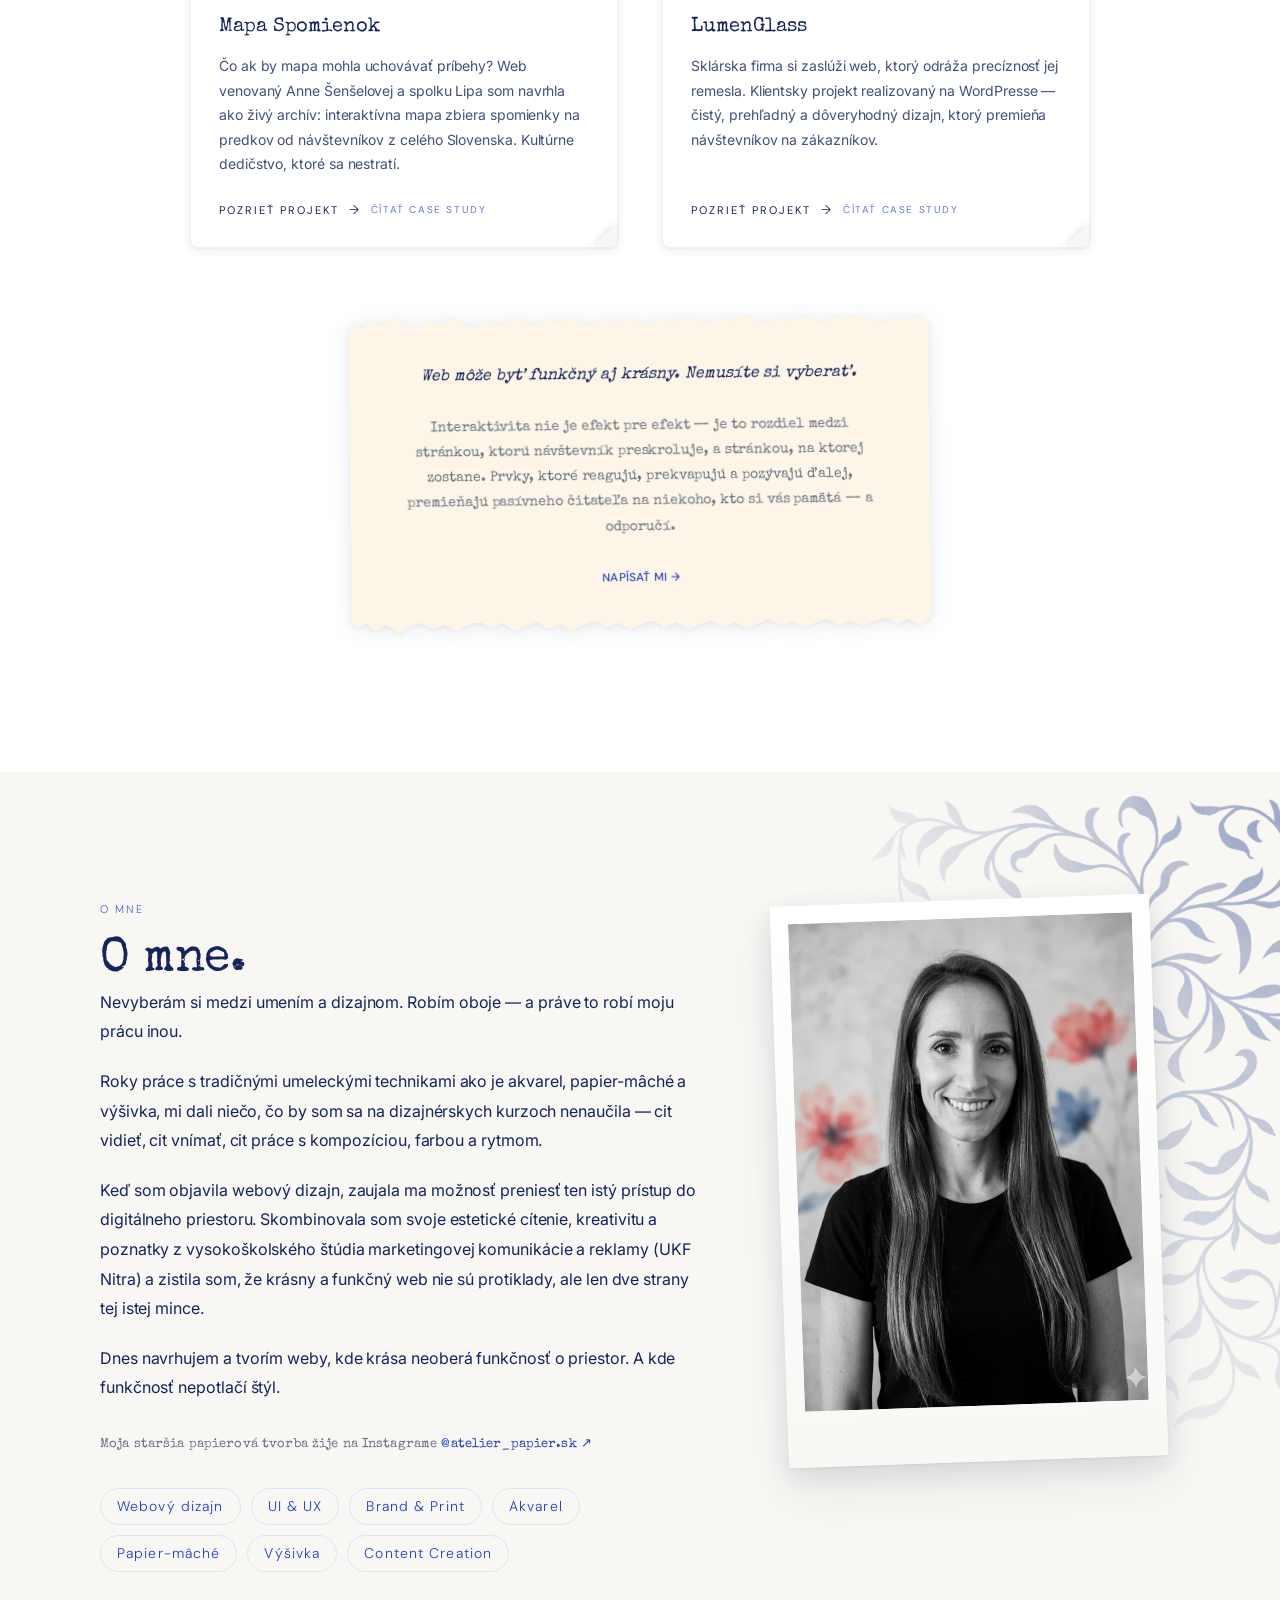
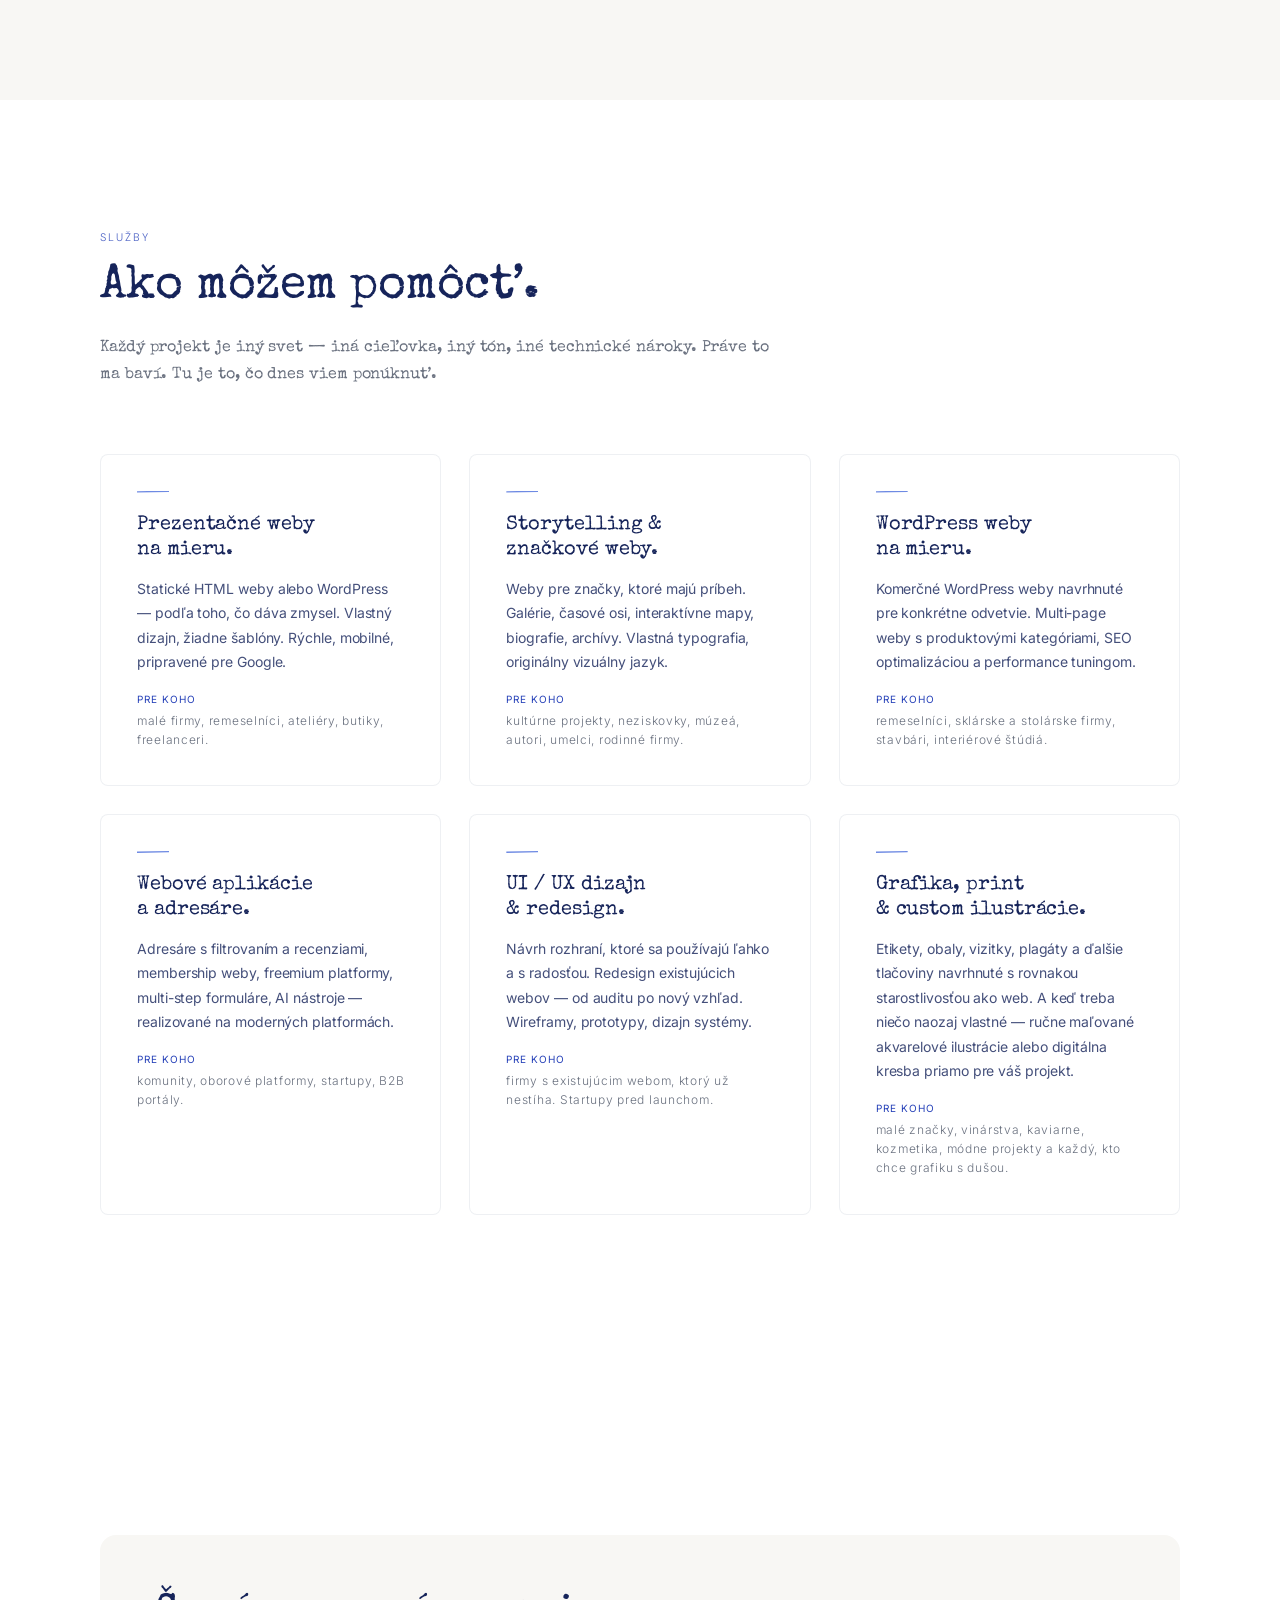
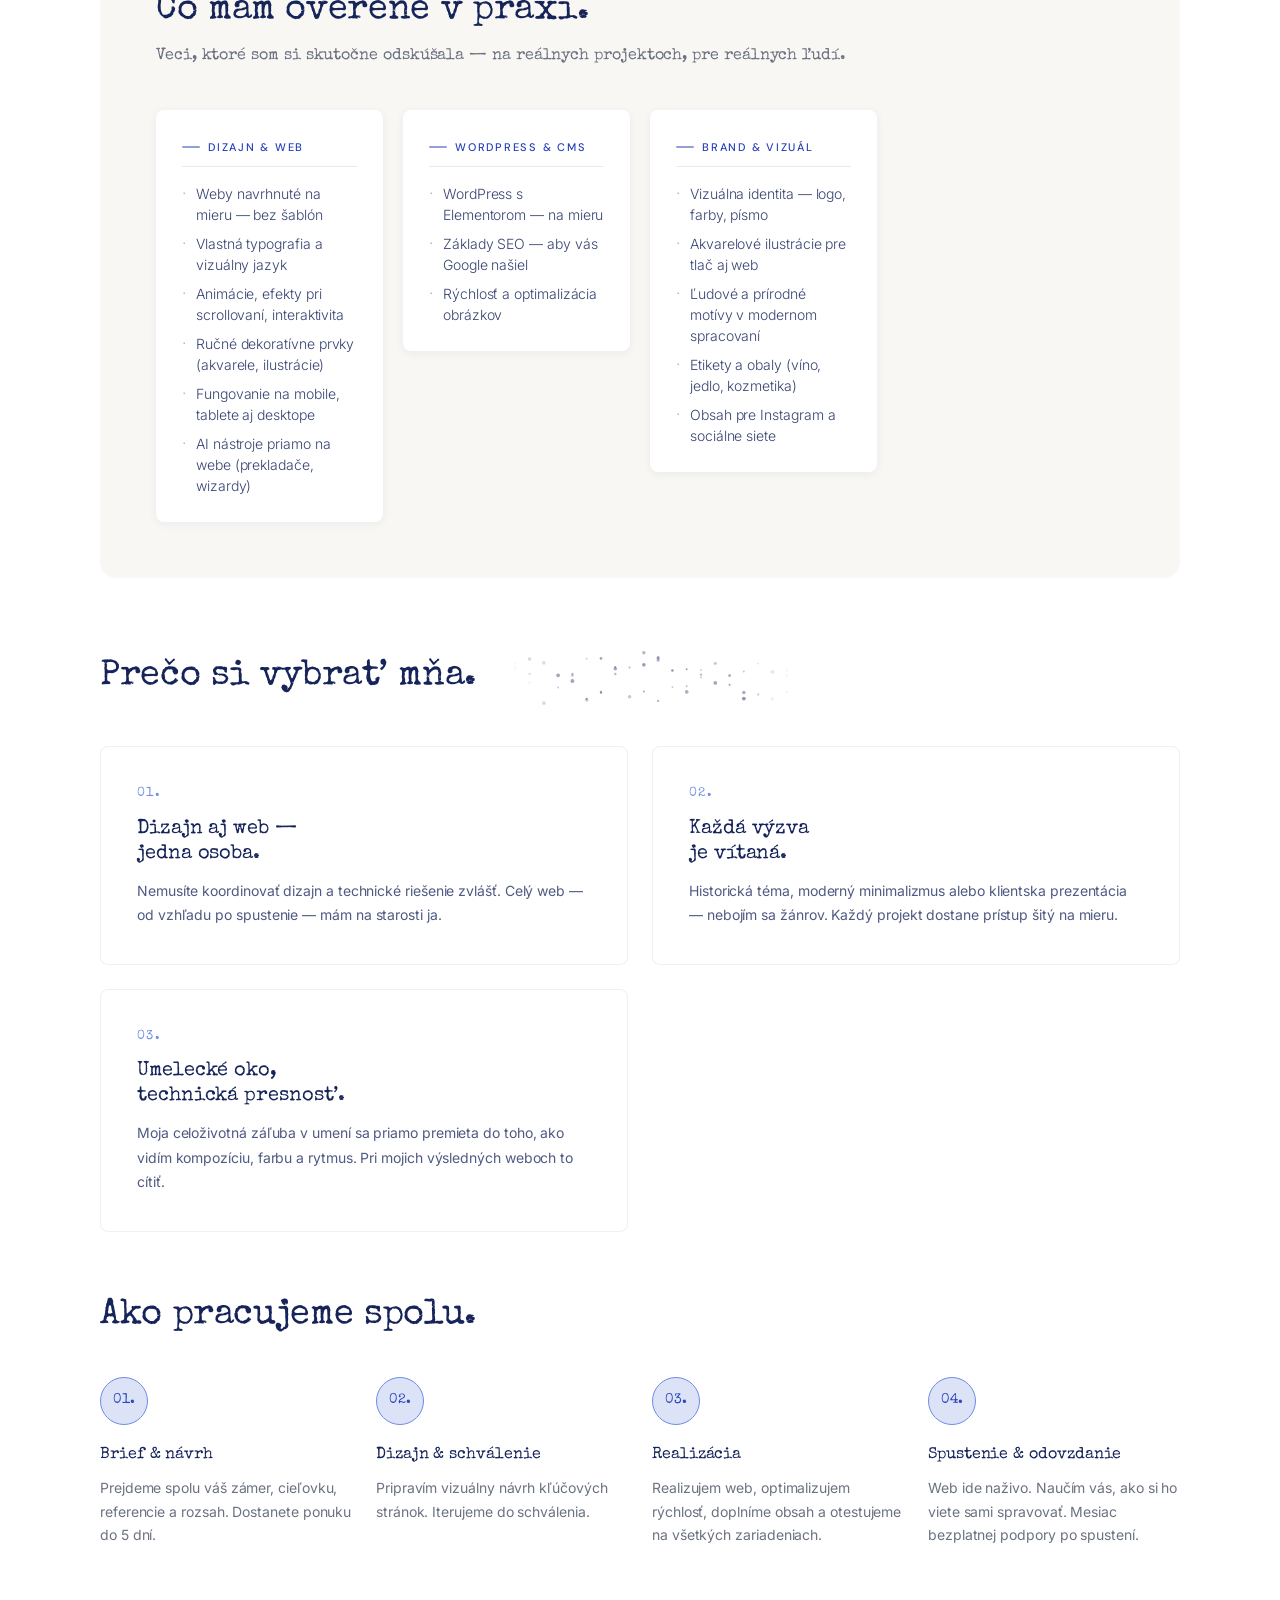
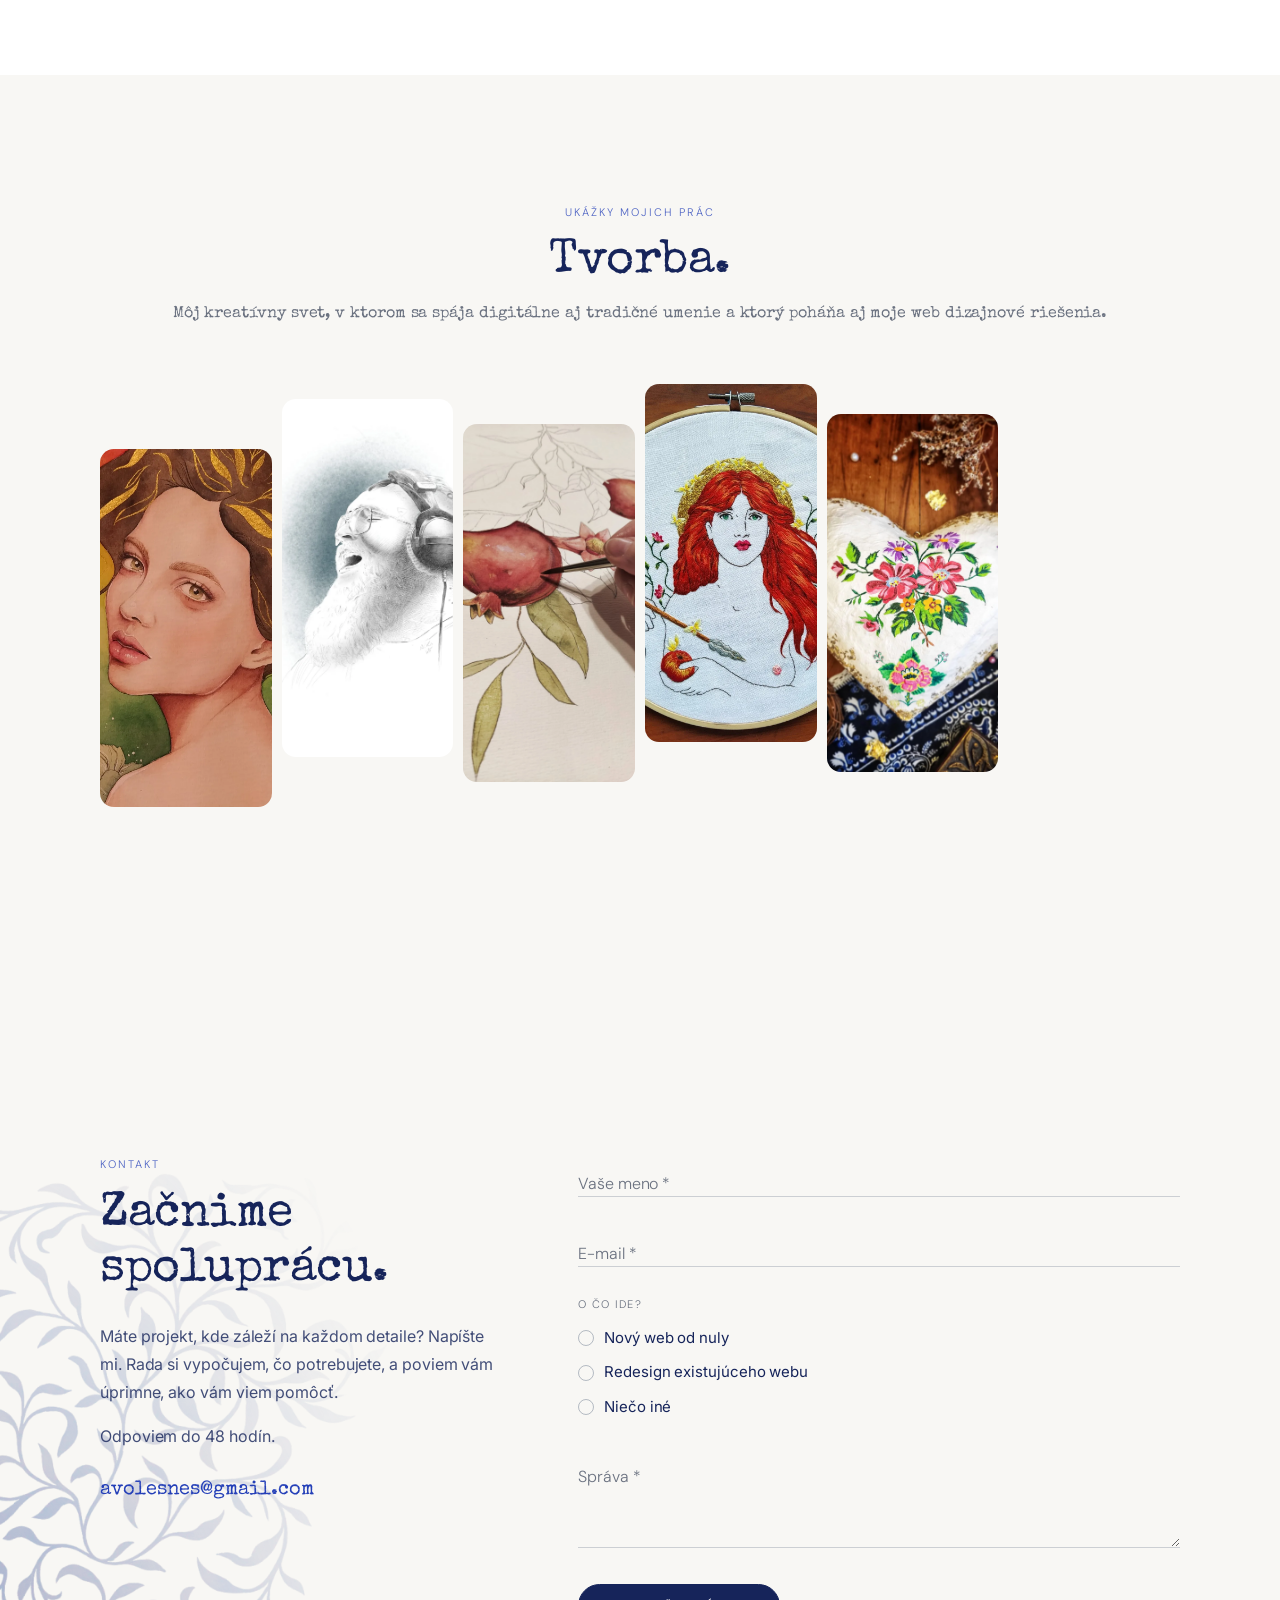
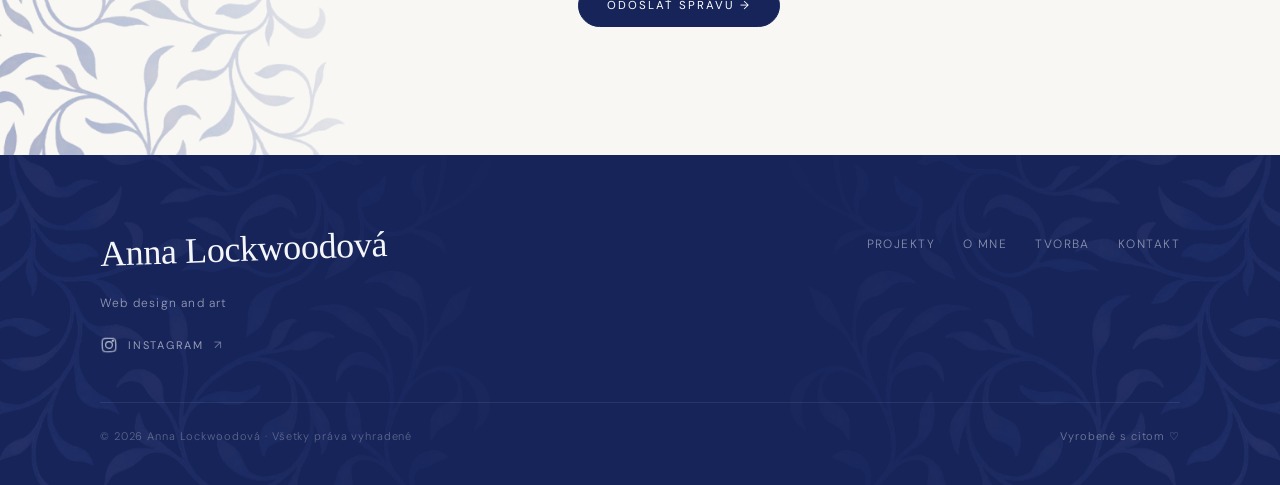
==== commit 21d1db44: "Remove privacy-first/tracking scripts card and mentions Co-Authored-By: Claude Sonnet 4.6 <noreply@a" ====
--- a/index.html
+++ b/index.html
@@ -484,7 +484,7 @@
             <p class="service-card__desc" data-i18n="service2.desc">
               Weby pre značky, ktoré majú príbeh. Galérie, časové osi,
               interaktívne mapy, biografie, archívy. Vlastná typografia,
-              privacy-first, bez tracking skriptov.
+              originálny vizuálny jazyk.
             </p>
             <p class="service-card__target" data-i18n-html="service2.target">
               <strong>Pre koho</strong>
@@ -641,14 +641,6 @@
             </p>
           </div>
 
-          <div class="diff-card reveal">
-            <span class="diff-card__number">04.</span>
-            <h3 class="diff-card__title" data-i18n-html="diff.card4.title">Privacy-first<br>ako default.</h3>
-            <p class="diff-card__desc" data-i18n="diff.card4.desc">
-              Žiadne tracking skripty, žiadne cookies tretích strán, vlastné fonty.
-              GDPR-friendly bez kompromisov.
-            </p>
-          </div>
         </div>
 
         <!-- Ako pracujeme spolu — proces -->
--- a/css/components.min.css
+++ b/css/components.min.css
@@ -1 +1 @@
-.nav{position:fixed;top:0;left:0;right:0;z-index:100;padding:0;background:transparent;transition:background var(--dur-mid) var(--ease-out),box-shadow var(--dur-mid) var(--ease-out),backdrop-filter var(--dur-mid) var(--ease-out)}.nav__inner{display:flex;align-items:center;justify-content:space-between;height:72px;max-width:var(--container-width);margin:0 auto;padding:6px var(--container-px) 0}.nav__logo{font-family:var(--font-signature),'Brush Script MT','Lucida Handwriting',cursive;font-size:clamp(18px,1.6vw,22px);font-weight:400;color:var(--color-ink);letter-spacing:-0.01em;line-height:1.2;transform:rotate(-2deg);transform-origin:left center;transition:color var(--dur-mid) var(--ease-out),transform var(--dur-mid) var(--ease-out);cursor:none;white-space:nowrap;clip-path:inset(-22px 100% -14px 0);animation:signatureWrite 2.4s cubic-bezier(0.22,0.61,0.36,1) 0.6s forwards;will-change:clip-path;-webkit-font-smoothing:antialiased;-moz-osx-font-smoothing:grayscale}.nav__logo[data-signed="true"]{will-change:auto}.nav__logo:hover{color:var(--color-blue-main);transform:rotate(-1deg) translateX(2px)}@keyframes signatureWrite{0%{clip-path:inset(-22px 100% -14px 0)}100%{clip-path:inset(-22px -8px -14px 0)}}@media (prefers-reduced-motion:reduce){.nav__logo{animation:none;clip-path:none}}.nav__links{display:flex;align-items:center;gap:36px}.nav__link{font-family:var(--font-body);font-weight:300;font-size:12px;letter-spacing:0.14em;text-transform:uppercase;color:var(--color-ink);cursor:none;transition:color var(--dur-fast)}.nav__link:hover{color:var(--color-blue-main)}.nav__item{position:relative}.nav__item--drop{display:flex;align-items:center}.nav__link--drop-toggle::after{content:'▾';font-size:8px;margin-left:5px;opacity:0.5;display:inline-block;transition:transform var(--dur-fast);vertical-align:middle}.nav__item--drop:hover .nav__link--drop-toggle::after,.nav__item--drop:focus-within .nav__link--drop-toggle::after{transform:rotate(180deg);opacity:0.8}.nav__dropdown{position:absolute;top:calc(100%+16px);left:50%;transform:translateX(-50%) translateY(-6px);background:rgba(255,255,255,0.97);backdrop-filter:blur(16px);-webkit-backdrop-filter:blur(16px);border:1px solid rgba(26,47,82,0.09);border-radius:var(--radius-md);box-shadow:0 8px 32px rgba(22,36,90,0.10);min-width:200px;padding:8px 0;opacity:0;visibility:hidden;pointer-events:none;transition:opacity var(--dur-fast),transform var(--dur-fast),visibility var(--dur-fast)}.nav__item--drop:hover .nav__dropdown,.nav__item--drop:focus-within .nav__dropdown{opacity:1;visibility:visible;pointer-events:auto;transform:translateX(-50%) translateY(0)}.nav__dropdown-link{display:flex;flex-direction:column;gap:1px;padding:9px 18px;text-decoration:none;transition:background var(--dur-fast)}.nav__dropdown-link:hover{background:var(--color-blue-pale)}.nav__dropdown-link:not(.nav__dropdown-link--cs){font-family:var(--font-body);font-size:11px;letter-spacing:0.14em;text-transform:uppercase;color:var(--color-ink);opacity:0.7}.nav__dropdown-link:not(.nav__dropdown-link--cs):hover{opacity:1}.nav__dropdown-label{font-family:var(--font-body);font-size:12px;font-weight:400;letter-spacing:0.06em;color:var(--color-ink)}.nav__dropdown-sub{font-family:var(--font-body);font-size:9px;letter-spacing:0.16em;text-transform:uppercase;color:var(--color-blue-main);opacity:0.7}.nav__dropdown-divider{height:1px;background:rgba(26,47,82,0.07);margin:6px 12px}.mobile-menu__link--cs{font-size:13px !important;letter-spacing:0.06em !important;padding-left:32px !important;opacity:0.75;color:var(--color-ink) !important}.mobile-menu__cs-tag{font-size:9px;letter-spacing:0.16em;text-transform:uppercase;color:var(--color-blue-main);opacity:0.8;margin-left:6px}.nav__lang{display:flex;align-items:center;gap:6px;font-family:var(--font-body);font-weight:300;font-size:11px;letter-spacing:0.14em;text-transform:uppercase;color:var(--color-text-muted);margin-left:20px}.nav__lang-btn{cursor:none;color:var(--color-text-muted);transition:color var(--dur-fast);padding:4px 2px}.nav__lang-btn--active{color:var(--color-blue-main);font-weight:400}.nav__lang-btn:hover{color:var(--color-blue-main)}.nav__lang-sep{opacity:0.4}.nav__hamburger{display:none}.hero{min-height:100svh;display:flex;align-items:center;padding-top:72px;position:relative;overflow:hidden;background-color:var(--color-white)}.hero__inner{max-width:var(--container-width);margin:0 auto;padding:0 var(--container-px);width:100%;display:grid;grid-template-columns:55% 45%;align-items:center;gap:var(--gap-md)}.hero__content{position:relative;z-index:1;padding:48px 0}.hero__eyebrow{font-family:var(--font-body);font-weight:300;font-size:13px;color:var(--color-blue-main);letter-spacing:0.20em;text-transform:uppercase;display:block;margin-bottom:20px}.hero__line-divider{display:block;width:60px;height:1.5px;background-color:var(--color-blue-main);margin-bottom:28px;transform-origin:left center}.hero__tagline{font-family:var(--font-display);font-size:var(--text-hero);color:var(--color-ink);line-height:1.15;letter-spacing:-0.005em;margin-bottom:18px;min-height:3.4em}.hero__tagline-line{display:block;margin-bottom:0}.hero__tagline br{display:none}.hero__subtitle{font-family:var(--font-text);font-weight:400;font-size:clamp(15px,1.15vw,17px);color:var(--color-text-muted);line-height:1.6;margin-bottom:32px;max-width:460px;letter-spacing:-0.005em}.hero__cta-group{display:flex;gap:16px;flex-wrap:wrap}.hero__visual{position:relative;height:100%;min-height:400px}.hero__leaf{position:absolute;width:460px;pointer-events:none;user-select:none;z-index:0;-webkit-mask-repeat:no-repeat;mask-repeat:no-repeat}.hero__leaf--tl{top:-100px;left:-100px;-webkit-mask-image:radial-gradient( ellipse 110% 105% at top left,rgba(0,0,0,1) 0%,rgba(0,0,0,0.92) 18%,rgba(0,0,0,0.60) 42%,rgba(0,0,0,0.22) 65%,rgba(0,0,0,0) 88% );mask-image:radial-gradient( ellipse 110% 105% at top left,rgba(0,0,0,1) 0%,rgba(0,0,0,0.92) 18%,rgba(0,0,0,0.60) 42%,rgba(0,0,0,0.22) 65%,rgba(0,0,0,0) 88% )}.hero__leaf--br{bottom:-120px;right:-120px;width:540px;-webkit-mask-image:linear-gradient( to top,rgba(0,0,0,1) 0%,rgba(0,0,0,1) 28%,rgba(0,0,0,0.80) 52%,rgba(0,0,0,0.35) 75%,rgba(0,0,0,0) 100% );mask-image:linear-gradient( to top,rgba(0,0,0,1) 0%,rgba(0,0,0,1) 28%,rgba(0,0,0,0.80) 52%,rgba(0,0,0,0.35) 75%,rgba(0,0,0,0) 100% )}.hero__leaf img{width:100%;height:auto;filter:invert(1) hue-rotate(195deg) saturate(2.6) brightness(0.55);opacity:0.58}.hero__leaf--br img{opacity:0.68;transform:scale(-1,-1)}@keyframes leafEnterTL{0%{opacity:0;transform:translate(-80px,-70px) rotate(-6deg) scale(0.88)}65%{transform:translate(7px,6px) rotate(0.8deg) scale(1.01)}100%{opacity:1;transform:translate(0,0) rotate(0deg) scale(1)}}@keyframes leafEnterBR{0%{opacity:0;transform:translate(80px,70px) rotate(5deg) scale(0.88)}65%{transform:translate(-7px,-6px) rotate(-0.7deg) scale(1.01)}100%{opacity:1;transform:translate(0,0) rotate(0deg) scale(1)}}.hero__leaf--tl{animation:leafEnterTL 2.0s cubic-bezier(0.22,1,0.36,1) 300ms both}.hero__leaf--br{animation:leafEnterBR 2.0s cubic-bezier(0.22,1,0.36,1) 520ms both}@keyframes leafBreatheTL{0%,100%{opacity:0.58}50%{opacity:0.74}}@keyframes leafBreatheBR{0%,100%{opacity:0.68}50%{opacity:0.86}}.hero__leaf--tl img{animation:leafBreatheTL 8s ease-in-out 2400ms infinite}.hero__leaf--br img{animation:leafBreatheBR 10s ease-in-out 3200ms infinite}@media (max-width:1024px){.hero__leaf{display:none}}.photo-frame{position:relative;margin:0;background-color:var(--color-white);padding:18px 18px 56px 18px;box-shadow:0 1px 2px rgba(26,47,82,0.06),0 8px 24px rgba(26,47,82,0.10),0 24px 48px rgba(26,47,82,0.08);border-radius:2px;background-image:linear-gradient(180deg,rgba(255,255,255,0.95) 0%,rgba(248,247,244,0.95) 100%);isolation:isolate}.photo-frame__mat{position:relative;overflow:hidden;border-radius:1px;box-shadow:inset 0 0 0 1px rgba(26,47,82,0.06)}.photo-frame__mat picture,.photo-frame__mat img{display:block;width:100%;height:auto}.photo-frame__pin{position:absolute;top:-8px;left:50%;transform:translateX(-50%);width:14px;height:14px;border-radius:50%;background:radial-gradient(circle at 30% 30%,var(--color-blue-light) 0%,var(--color-blue-main) 60%,var(--color-ink) 100%);box-shadow:0 2px 4px rgba(26,47,82,0.4),inset -1px -1px 2px rgba(0,0,0,0.2),inset 1px 1px 2px rgba(255,255,255,0.3);z-index:2}.photo-frame--hero{width:min(435px,100%);margin-left:auto;transform-origin:top center;will-change:transform,opacity;animation:photoDropIn 1680ms cubic-bezier(0.34,1.56,0.64,1) 400ms both,photoSwing 7s ease-in-out 2080ms infinite}.photo-frame--hero .photo-frame__mat{aspect-ratio:3 / 4;background-color:#BF7268;position:relative;overflow:hidden}.photo-frame--hero .photo-frame__mat::before{content:'';position:absolute;inset:0;background:linear-gradient( 105deg,transparent 30%,rgba(255,255,255,0.15) 50%,transparent 70% );background-size:200% 100%;animation:heroImgShimmer 1.8s ease-in-out infinite;z-index:1;pointer-events:none;transition:opacity 300ms ease}.photo-frame--hero.img--loaded .photo-frame__mat::before{animation:none;opacity:0}.photo-frame--hero .photo-frame__mat img{width:100%;height:100%;object-fit:cover;object-position:center top;opacity:0;transition:opacity 500ms ease;position:relative;z-index:2;animation:heroImgFallback 500ms ease 3s forwards}.photo-frame--hero.img--loaded .photo-frame__mat img{opacity:1;animation:none}@keyframes heroImgShimmer{0%{background-position:200% 0}100%{background-position:-200% 0}}@keyframes heroImgFallback{to{opacity:1}}.photo-frame--hero:hover{animation-play-state:paused}@keyframes photoDropIn{0%{opacity:0;transform:translateY(-80px) rotate(-15deg) scale(0.9)}60%{opacity:1;transform:translateY(0) rotate(7deg) scale(1.02)}80%{transform:translateY(-4px) rotate(2.5deg) scale(1)}100%{opacity:1;transform:translateY(0) rotate(4deg) scale(1)}}@keyframes photoSwing{0%,100%{transform:rotate(4deg) translateY(0)}50%{transform:rotate(5.8deg) translateY(-4px)}}.photo-frame--about{width:100%;max-width:380px;transform:rotate(-2deg);transition:transform 500ms var(--ease-spring)}.photo-frame--about:hover{transform:rotate(0deg) translateY(-4px)}.photo-frame--shine .photo-frame__mat::after{content:'';position:absolute;top:0;left:-150%;width:80%;height:100%;background:linear-gradient( 115deg,transparent 0%,transparent 40%,rgba(255,255,255,0.18) 48%,rgba(255,255,255,0.55) 50%,rgba(255,255,255,0.18) 52%,transparent 60%,transparent 100% );transform:skewX(-20deg);pointer-events:none;z-index:3;transition:left 1100ms var(--ease-out)}.photo-frame--shine:hover .photo-frame__mat::after{left:150%}.photo-frame--shine .photo-frame__mat img{transition:filter 500ms var(--ease-out)}.photo-frame--shine:hover .photo-frame__mat img{filter:brightness(1.05) contrast(1.04)}@keyframes photoDropInMobile{0%{opacity:0;transform:translateY(-56px) scale(0.92)}58%{opacity:1;transform:translateY(8px) scale(1.03)}80%{transform:translateY(-2px) scale(1)}100%{opacity:1;transform:translateY(0) scale(1)}}@media (max-width:767px){.photo-frame--hero{width:min(320px,100%);margin:0 auto;animation:photoDropInMobile 1200ms cubic-bezier(0.34,1.56,0.64,1) 200ms both}.photo-frame--hero:hover{transform:none}.photo-frame--about{max-width:320px;margin:0 auto;transform:none}.photo-frame--about:hover{transform:translateY(-2px)}}@media (prefers-reduced-motion:reduce){.photo-frame--hero{animation:none;transform:rotate(4deg)}.photo-frame--shine .photo-frame__mat::after{display:none}}.portfolio-section__header{margin-bottom:clamp(40px,6vw,64px)}.portfolio-grid{display:grid;grid-template-columns:repeat(2,1fr);gap:clamp(24px,3.5vw,48px);max-width:900px;margin:0 auto}.project-card{position:relative;background-color:var(--color-white);border:1px solid rgba(26,47,82,0.07);border-radius:var(--radius-md);display:flex;flex-direction:column;box-shadow:var(--shadow-card);transition:transform var(--dur-mid) var(--ease-out),box-shadow var(--dur-mid) var(--ease-out);transform:rotate(var(--card-tilt,0deg))}.portfolio-grid .project-card:nth-child(1){--card-tilt:-0.6deg}.portfolio-grid .project-card:nth-child(2){--card-tilt:0.4deg}.portfolio-grid .project-card:nth-child(3){--card-tilt:-0.3deg}.portfolio-grid .project-card:nth-child(4){--card-tilt:0.5deg}.project-card:hover{transform:rotate(var(--card-tilt,0deg)) translateY(-4px);box-shadow:var(--shadow-hover)}.project-card__pin{position:absolute;top:-8px;left:50%;transform:translateX(-50%);width:16px;height:16px;border-radius:50%;background:radial-gradient(circle at 30% 30%,var(--color-blue-light) 0%,var(--color-blue-main) 55%,var(--color-ink) 100%);box-shadow:0 3px 6px rgba(22,36,90,0.35),inset -1px -1px 2px rgba(0,0,0,0.25),inset 1px 1px 2px rgba(255,255,255,0.35);z-index:3;pointer-events:none}.project-card__image-wrap{position:relative;overflow:hidden;border-top-left-radius:var(--radius-md);border-top-right-radius:var(--radius-md)}.project-card::after{content:'';position:absolute;bottom:0;right:0;width:24px;height:24px;background:linear-gradient( 135deg,transparent 0%,transparent 50%,rgba(22,36,90,0.08) 50.5%,rgba(248,247,244,0.95) 51%,var(--color-off-white) 100% );filter:drop-shadow(-2px -2px 3px rgba(22,36,90,0.10));border-bottom-right-radius:var(--radius-md);transition:width var(--dur-mid) var(--ease-out),height var(--dur-mid) var(--ease-out),filter var(--dur-mid) var(--ease-out);pointer-events:none;z-index:2}.project-card:hover::after{width:64px;height:64px;filter:drop-shadow(-4px -4px 8px rgba(22,36,90,0.18))}.project-card:hover .project-card__pin{box-shadow:0 5px 10px rgba(22,36,90,0.45),inset -1px -1px 2px rgba(0,0,0,0.25),inset 1px 1px 2px rgba(255,255,255,0.35)}.project-card.card-tilt--active:hover{transform:none;box-shadow:none;transition:none}.project-card__image-wrap img{transition:transform 0.4s cubic-bezier(0.22,0.61,0.36,1);will-change:transform;transform-origin:center center}.project-card__full-img{position:absolute;inset:0;width:100%;height:100%;object-fit:cover;object-position:50% 0%;opacity:0;pointer-events:none;z-index:1;transition:opacity 0.35s ease;transform:none !important}.project-card:hover .project-card__full-img{opacity:1;object-position:50% 100%;transition:opacity 0.35s ease,object-position 16s linear 0.3s}@media (prefers-reduced-motion:reduce){.project-card__full-img,.project-card:hover .project-card__full-img{display:none}}@media (prefers-reduced-motion:reduce){.strip-item,.strip-item:hover,.atelier-strip:has(.strip-item:hover) .strip-item:not(:hover){transform:none;filter:none;transition:none}.project-card,.project-card:hover,.project-card::after,.project-card:hover::after{transform:none;transition:none}}.project-card__image-wrap{position:relative;overflow:hidden}.project-card__badge{position:absolute;top:12px;right:12px;z-index:2}.project-card__body{padding:24px 28px 28px;flex:1;display:flex;flex-direction:column}.project-card__meta{display:flex;align-items:flex-start;gap:12px;margin-bottom:16px;flex-wrap:wrap;min-height:60px}.project-card__tags{display:flex;gap:6px;flex-wrap:wrap;flex:1}.project-card__year{font-family:var(--font-body);font-weight:300;font-size:11px;letter-spacing:0.12em;color:var(--color-text-muted)}.project-card__divider{border:none;border-top:1px solid rgba(26,47,82,0.07);margin-bottom:20px}.project-card__title{font-family:var(--font-display);font-weight:400;font-size:var(--text-lg);color:var(--color-ink);margin-bottom:14px;line-height:1.25}.project-card__desc{font-size:var(--text-sm);line-height:1.75;color:var(--color-ink);opacity:0.8;flex:1;margin-bottom:24px}.project-card__footer{margin-top:auto;display:flex;align-items:center;gap:12px;flex-wrap:wrap}.project-card__link{display:inline-flex;align-items:baseline;gap:10px;padding:0;background:transparent;border:none;cursor:pointer;font-family:var(--font-body);font-weight:400;font-size:11px;letter-spacing:0.18em;text-transform:uppercase;text-decoration:none;color:var(--color-ink);position:relative;transition:color var(--dur-mid) var(--ease-out)}.project-card__link-arrow{display:inline-block;font-size:13px;font-weight:300;letter-spacing:0;line-height:1;transform:translateX(0);transition:transform var(--dur-mid) var(--ease-out)}.project-card__link::after{content:'';position:absolute;left:0;bottom:-6px;width:calc(100% - 22px);height:1px;background-color:currentColor;transform:scaleX(0);transform-origin:left center;transition:transform var(--dur-mid) var(--ease-out),background-color var(--dur-mid) var(--ease-out)}.project-card__link:hover,.project-card__link:focus-visible{color:var(--color-blue-main);outline:none}.project-card__link:hover .project-card__link-arrow,.project-card__link:focus-visible .project-card__link-arrow{transform:translateX(6px)}.project-card__link:hover::after,.project-card__link:focus-visible::after{transform:scaleX(1)}@media (prefers-reduced-motion:reduce){.project-card__link,.project-card__link-arrow,.project-card__link::after{transition:none}.project-card__link:hover .project-card__link-arrow{transform:none}}.project-card__cs-link{font-family:var(--font-body);font-size:10px;font-weight:400;letter-spacing:0.16em;text-transform:uppercase;text-decoration:none;color:var(--color-blue-main);opacity:0.7;transition:opacity var(--dur-fast),color var(--dur-fast);white-space:nowrap}.project-card__cs-link:hover{opacity:1;color:var(--color-ink)}.project-card__placeholder{width:100%;aspect-ratio:16 / 10;background:linear-gradient( 135deg,var(--color-blue-pale) 0%,var(--color-blue-light) 100% );display:flex;align-items:center;justify-content:center}.project-card__placeholder span{font-family:var(--font-body);font-weight:300;font-size:11px;letter-spacing:0.16em;text-transform:uppercase;color:var(--color-blue-main);opacity:0.6}.projects-callout{padding-top:clamp(48px,6vw,80px)}.projects-callout .torn-note-wrap{margin-top:0}.projects-callout__heading.services-note{font-size:16px;color:var(--color-ink);margin-bottom:10px;font-style:italic}.about-section__leaf{position:absolute;top:-120px;right:-120px;width:560px;z-index:0;pointer-events:none;user-select:none;-webkit-mask-image:radial-gradient( ellipse 115% 115% at top right,rgba(0,0,0,1) 0%,rgba(0,0,0,1) 15%,rgba(0,0,0,0.85) 32%,rgba(0,0,0,0.55) 55%,rgba(0,0,0,0.22) 78%,rgba(0,0,0,0) 100% );mask-image:radial-gradient( ellipse 115% 115% at top right,rgba(0,0,0,1) 0%,rgba(0,0,0,1) 15%,rgba(0,0,0,0.85) 32%,rgba(0,0,0,0.55) 55%,rgba(0,0,0,0.22) 78%,rgba(0,0,0,0) 100% );-webkit-mask-repeat:no-repeat;mask-repeat:no-repeat}.about-section__leaf img{opacity:0.48}#o-mne{position:relative;overflow:hidden}.about-section__note{font-family:var(--font-display);font-size:clamp(13px,1vw,14px);color:var(--color-text-muted);line-height:1.6;margin:24px 0 28px;letter-spacing:0.01em}.about-section__note-link{position:relative;color:var(--color-blue-main);text-decoration:none;transition:color var(--dur-mid) var(--ease-out);font-weight:500;white-space:nowrap}.about-section__note-link::after{content:'';position:absolute;left:0;bottom:-2px;width:100%;height:1px;background:currentColor;transform:scaleX(0);transform-origin:left center;transition:transform var(--dur-mid) var(--ease-out)}.about-section__note-link:hover{color:var(--color-ink)}.about-section__note-link:hover::after{transform:scaleX(1)}.about-section__note-link span[aria-hidden]{display:inline-block;transition:transform var(--dur-mid) var(--ease-out)}.about-section__note-link:hover span[aria-hidden]{transform:translate(3px,-3px)}.about-section__inner{display:grid;grid-template-columns:3fr 2fr;gap:clamp(40px,6vw,80px);align-items:start}.about-section__text-col{position:relative;z-index:1}.about-section__body{margin-bottom:32px}.about-section__body p{margin-bottom:20px;font-size:var(--text-base);line-height:1.85}.about-section__body p:last-child{margin-bottom:0}.about-section__skills{display:flex;flex-wrap:wrap;gap:10px;margin-top:32px}.about-section__photo-col{position:relative}.about-section__photo-placeholder{width:100%;aspect-ratio:3 / 4;background:linear-gradient( 160deg,var(--color-blue-pale) 0%,var(--color-off-white) 100% );border-radius:var(--radius-md);display:flex;flex-direction:column;align-items:center;justify-content:center;gap:12px}.about-section__photo-placeholder span{font-family:var(--font-body);font-weight:300;font-size:11px;letter-spacing:0.16em;text-transform:uppercase;color:var(--color-blue-main);opacity:0.5;text-align:center;padding:0 20px}.about-section__photo-placeholder img{width:100%;height:100%;object-fit:cover;border-radius:var(--radius-md)}.services-intro{font-family:var(--font-display);font-weight:400;font-size:var(--text-base);color:var(--color-text-muted);max-width:680px;line-height:1.7;margin-top:20px;margin-bottom:clamp(40px,6vw,64px)}.services-grid{display:grid;grid-template-columns:repeat(3,1fr);gap:clamp(16px,2.5vw,28px);margin-bottom:clamp(40px,6vw,64px)}.services-grid.grid--3d-active{perspective:900px;perspective-origin:50% -20%}.services-grid.grid--3d-active .service-card:not(.card--unfolded){opacity:0;transform:rotateX(86deg) scale(0.94);transform-origin:bottom center;backface-visibility:hidden;transition:none !important}.services-grid.grid--3d-active .service-card.card--unfolded{opacity:1;transform:rotateX(0deg) scale(1);transform-origin:bottom center;transition:transform 0.9s cubic-bezier(0.34,1.22,0.64,1) var(--card-delay,0ms),opacity 0.55s ease calc(var(--card-delay,0ms)+50ms)}.service-card{background-color:var(--color-white);border:1px solid rgba(26,47,82,0.07);border-radius:var(--radius-md);padding:clamp(24px,3vw,36px);transition:transform var(--dur-mid) var(--ease-out),box-shadow var(--dur-mid) var(--ease-out),border-color var(--dur-mid)}.service-card:hover{transform:translateY(-4px);box-shadow:var(--shadow-hover);border-color:var(--color-blue-pale)}.service-card__ornament{width:32px;height:2px;background-color:var(--color-blue-light);margin-bottom:20px;clip-path:polygon(0 30%,100% 0%,100% 70%,0% 100%)}.service-card__title{font-family:var(--font-display);font-size:var(--text-lg);color:var(--color-ink);margin-bottom:14px;line-height:1.25}.service-card__desc{font-size:var(--text-sm);line-height:1.75;color:var(--color-ink);opacity:0.8;margin-bottom:16px}.service-card__target{font-size:var(--text-xs);font-weight:300;letter-spacing:0.06em;color:var(--color-text-muted);line-height:1.6}.service-card__target strong{font-weight:400;color:var(--color-blue-main);display:block;letter-spacing:0.1em;text-transform:uppercase;font-size:10px;margin-bottom:4px}.services-note{text-align:center;font-family:var(--font-display);font-weight:400;font-size:14px;color:var(--color-text-muted);line-height:1.8;max-width:600px;margin:0 auto clamp(16px,3vw,28px)}.torn-note{position:relative;background:#fdf6e8;padding:clamp(24px,4vw,36px) clamp(28px,5vw,48px) clamp(24px,4vw,32px);max-width:580px;margin:clamp(32px,5vw,52px) auto clamp(16px,3vw,24px);transform:rotate(-0.65deg);filter:drop-shadow(0 2px 10px rgba(22,36,90,0.10)) drop-shadow(0 1px 2px rgba(22,36,90,0.06));z-index:1}.torn-note::before{content:'';position:absolute;top:-11px;left:0;right:0;height:13px;background:#fdf6e8;clip-path:polygon( 0 100%,1% 52%,2.5% 88%,4% 22%,6% 72%,8% 14%,10% 58%,12% 90%,14% 32%,16% 68%,18% 18%,20% 62%,22% 94%,24% 38%,26% 76%,28% 16%,30% 50%,32% 84%,34% 28%,36% 66%,38% 10%,40% 56%,42% 88%,44% 36%,46% 74%,48% 20%,50% 60%,52% 86%,54% 30%,56% 68%,58% 12%,60% 54%,62% 82%,64% 26%,66% 64%,68% 16%,70% 50%,72% 86%,74% 34%,76% 70%,78% 18%,80% 56%,82% 84%,84% 30%,86% 66%,88% 24%,90% 60%,92% 88%,94% 40%,96% 74%,98% 28%,100% 100% )}.torn-note::after{content:'';position:absolute;bottom:-11px;left:0;right:0;height:13px;background:#fdf6e8;clip-path:polygon( 0 0,1% 48%,2.5% 12%,4% 78%,6% 28%,8% 86%,10% 42%,12% 10%,14% 66%,16% 32%,18% 82%,20% 36%,22% 6%,24% 62%,26% 24%,28% 84%,30% 50%,32% 16%,34% 72%,36% 34%,38% 90%,40% 44%,42% 12%,44% 64%,46% 30%,48% 80%,50% 42%,52% 14%,54% 70%,56% 32%,58% 88%,60% 46%,62% 20%,64% 74%,66% 36%,68% 84%,70% 50%,72% 14%,74% 68%,76% 30%,78% 82%,80% 44%,82% 18%,84% 70%,86% 34%,88% 78%,90% 40%,92% 12%,94% 60%,96% 26%,98% 72%,100% 0 )}.torn-note .services-note{margin:0 0 clamp(16px,3vw,24px)}.torn-note .text-center{margin:0}.torn-note-wrap{max-width:580px;margin:clamp(32px,5vw,52px) auto clamp(16px,3vw,24px);transform-origin:top center;will-change:transform,opacity}.torn-note-wrap .torn-note{margin:0}@keyframes noteUnroll{0%{opacity:0;transform:perspective(700px) rotateX(-72deg) scaleY(0.08)}30%{opacity:1;transform:perspective(700px) rotateX(-18deg) scaleY(0.55)}70%{transform:perspective(700px) rotateX(4deg) scaleY(1.04)}88%{transform:perspective(700px) rotateX(-2deg) scaleY(0.98)}100%{opacity:1;transform:perspective(700px) rotateX(0deg) scaleY(1)}}.torn-note-wrap.reveal{opacity:0;transform:perspective(700px) rotateX(-72deg) scaleY(0.08)}.torn-note-wrap.reveal.visible{animation:noteUnroll 1.4s ease-out forwards}@media (prefers-reduced-motion:reduce){.torn-note-wrap.reveal{transform:none;opacity:0}.torn-note-wrap.reveal.visible{animation:none;opacity:1;transform:none}}.skills-section{background-color:var(--color-off-white);border-radius:var(--radius-lg);padding:clamp(32px,5vw,56px);margin-bottom:clamp(40px,6vw,64px)}.skills-section__header{margin-bottom:clamp(24px,4vw,40px)}.skills-grid{display:grid;grid-template-columns:repeat(4,1fr);gap:clamp(14px,2vw,20px);align-items:start}.skills-col{background:#fff;border-radius:var(--radius-md);padding:clamp(18px,2.2vw,26px);box-shadow:0 2px 10px rgba(22,36,90,0.06);position:relative;border-top:2px solid transparent;transition:transform 0.4s var(--ease-out),box-shadow 0.4s var(--ease-out),border-top-color 0.4s ease,background 0.4s ease}.skills-col:hover{background:linear-gradient(140deg,#0D1A46 0%,#1C35A4 55%,#2B4ACC 100%);border-top-color:rgba(255,255,255,0.20);box-shadow:0 16px 40px rgba(13,26,70,0.35),0 2px 0 rgba(255,255,255,0.06) inset;transform:translateY(-5px)}.skills-col__title{font-family:var(--font-body);font-weight:500;font-size:11px;letter-spacing:0.16em;text-transform:uppercase;color:var(--color-blue-main);margin-bottom:16px;padding-bottom:10px;border-bottom:1px solid rgba(58,95,160,0.12);display:flex;align-items:center;gap:8px;transition:color 0.4s ease,border-bottom-color 0.4s ease}.skills-col:hover .skills-col__title{color:rgba(255,255,255,0.97);border-bottom-color:rgba(255,255,255,0.14)}.skills-col__title::before{content:'';display:inline-block;width:18px;height:2px;background:var(--color-blue-main);border-radius:1px;flex-shrink:0;opacity:0.5;transition:background 0.4s ease,opacity 0.4s ease}.skills-col:hover .skills-col__title::before{background:#fff;opacity:0.45}.skills-col ul{display:flex;flex-direction:column;gap:8px}.skills-col li{font-size:var(--text-sm);font-weight:300;color:var(--color-ink);padding-left:14px;position:relative;line-height:1.5;opacity:0;transform:translateX(-10px);transition:none}.skills-section.visible .skills-col li{opacity:0.85;transform:translateX(0);transition:opacity 0.4s ease,transform 0.4s ease,color 0.4s ease}.skills-section.visible .skills-col li:nth-child(2){transition-delay:0.07s}.skills-section.visible .skills-col li:nth-child(3){transition-delay:0.14s}.skills-section.visible .skills-col li:nth-child(4){transition-delay:0.21s}.skills-section.visible .skills-col li:nth-child(5){transition-delay:0.28s}.skills-section.visible .skills-col li:nth-child(6){transition-delay:0.35s}.skills-section.visible .skills-col:hover li{color:rgba(255,255,255,0.90);opacity:1}.skills-col li::before{content:'·';position:absolute;left:0;color:var(--color-blue-main);font-size:16px;line-height:1.3;opacity:0.5;transition:color 0.4s ease}.skills-col:hover li::before{color:rgba(255,255,255,0.55)}@media (prefers-reduced-motion:reduce){.skills-col li{opacity:0.85;transform:none}}.diff-grid{display:grid;grid-template-columns:repeat(2,1fr);gap:clamp(16px,2.5vw,24px);margin-bottom:clamp(40px,6vw,64px)}.diff-card{position:relative;background-color:var(--color-white);border:1px solid rgba(26,47,82,0.07);border-radius:var(--radius-md);padding:clamp(24px,3vw,36px);transition:border-color var(--dur-mid) var(--ease-out),box-shadow var(--dur-mid) var(--ease-out),transform var(--dur-mid) var(--ease-out),background var(--dur-mid) var(--ease-out);overflow:hidden;isolation:isolate}.diff-card::before{content:'';position:absolute;inset:0;background:radial-gradient( ellipse 80% 100% at center 110%,rgba(110,138,227,0.18) 0%,rgba(110,138,227,0.10) 35%,rgba(110,138,227,0) 70% );opacity:0;transition:opacity var(--dur-mid) var(--ease-out);pointer-events:none;z-index:-1}.diff-card::after{content:'';position:absolute;inset:-1px;border-radius:var(--radius-md);padding:1px;background:linear-gradient( 135deg,var(--color-blue-light) 0%,var(--color-blue-main) 50%,var(--color-blue-light) 100% );-webkit-mask:linear-gradient(#fff 0 0) content-box,linear-gradient(#fff 0 0);-webkit-mask-composite:xor;mask:linear-gradient(#fff 0 0) content-box,linear-gradient(#fff 0 0);mask-composite:exclude;opacity:0;transition:opacity var(--dur-mid) var(--ease-out);pointer-events:none;z-index:1}.diff-card:hover{transform:translateY(-3px);border-color:transparent;background-color:rgba(255,255,255,0.98);box-shadow:0 0 0 1px rgba(110,138,227,0.25),0 8px 32px rgba(37,64,184,0.12),0 0 40px -8px rgba(110,138,227,0.25)}.diff-card:hover::before{opacity:1}.diff-card:hover::after{opacity:1}.diff-card:hover .diff-card__number{color:var(--color-blue-main)}@media (prefers-reduced-motion:reduce){.diff-card,.diff-card:hover,.diff-card::before,.diff-card::after{transition:none;transform:none}}.diff-card__number{font-family:var(--font-display);font-size:13px;color:var(--color-blue-light);letter-spacing:0.1em;margin-bottom:12px;display:block}.diff-card__title{font-family:var(--font-display);font-size:var(--text-lg);color:var(--color-ink);margin-bottom:12px;line-height:1.25}.diff-card__desc{font-size:var(--text-sm);line-height:1.75;color:var(--color-ink);opacity:0.75}.process-grid{display:grid;grid-template-columns:repeat(4,1fr);gap:clamp(16px,2.5vw,24px);position:relative}.process-grid::before{content:'';position:absolute;top:24px;left:calc(12.5%+16px);right:calc(12.5%+16px);height:1px;background:linear-gradient( to right,var(--color-blue-pale),var(--color-blue-light),var(--color-blue-pale) );z-index:0}.process-step{position:relative;z-index:1}.process-step__number{display:inline-flex;align-items:center;justify-content:center;width:48px;height:48px;border-radius:50%;background-color:var(--color-blue-pale);border:1.5px solid var(--color-blue-light);font-family:var(--font-display);font-size:14px;color:var(--color-blue-main);margin-bottom:20px;transform:scale(1);will-change:transform,box-shadow;animation:processPulse 5s ease-in-out infinite;animation-delay:var(--pulse-delay,0s)}.process-step:nth-child(1) .process-step__number{--pulse-delay:0s}.process-step:nth-child(2) .process-step__number{--pulse-delay:1.25s}.process-step:nth-child(3) .process-step__number{--pulse-delay:2.5s}.process-step:nth-child(4) .process-step__number{--pulse-delay:3.75s}@keyframes processPulse{0%,75%,100%{transform:scale(1);background-color:var(--color-blue-pale);border-color:var(--color-blue-light);box-shadow:0 0 0 0 rgba(37,64,184,0)}10%,18%{transform:scale(1.18);background-color:var(--color-blue-light);border-color:var(--color-blue-main);color:var(--color-white);box-shadow:0 0 0 10px rgba(37,64,184,0.08)}}@media (prefers-reduced-motion:reduce){.process-step__number{animation:none}}.process-step__title{font-family:var(--font-display);font-size:var(--text-base);color:var(--color-ink);margin-bottom:10px;line-height:1.3}.process-step__desc{font-size:var(--text-sm);line-height:1.7;color:var(--color-text-muted)}.atelier-preview__header{text-align:center;margin-bottom:clamp(32px,5vw,56px)}.atelier-strip{display:flex;align-items:flex-end;gap:10px;margin-bottom:clamp(32px,5vw,48px);overflow:visible;padding-bottom:44px}.strip-slot{flex:1;margin-bottom:var(--stagger,0px)}.strip-item{position:relative;overflow:hidden;border-radius:14px;height:clamp(280px,28vw,420px);cursor:none;z-index:0;filter:brightness(1);transition:transform 750ms cubic-bezier(0.25,0.46,0.45,0.94),box-shadow 750ms ease,filter 550ms ease,z-index 0ms 750ms}.strip-item:hover{transform:scale(1.28) translateZ(0);z-index:30;box-shadow:0 0 0 1px rgba(255,255,255,0.10),0 0 80px rgba(255,255,255,0.14),0 40px 80px rgba(0,0,0,0.52);transition:transform 550ms cubic-bezier(0.16,1,0.3,1),box-shadow 550ms cubic-bezier(0.16,1,0.3,1),filter 280ms ease,z-index 0ms}.atelier-strip:has(.strip-item:hover) .strip-item:not(:hover){filter:brightness(0.15)}.strip-item img{width:100%;height:100%;object-fit:cover;display:block;transition:transform 750ms cubic-bezier(0.25,0.46,0.45,0.94),filter 400ms ease}.strip-item:hover img{transform:scale(1.04);filter:brightness(1.15) saturate(1.10)}@keyframes stripScrollPop{0%{transform:scale(1)}45%{transform:scale(1.07);box-shadow:0 16px 40px rgba(0,0,0,0.28)}100%{transform:scale(1);box-shadow:none}}.strip-item--scroll-pop{animation:stripScrollPop 700ms cubic-bezier(0.16,1,0.3,1) forwards;z-index:5}.strip-item__label{position:absolute;bottom:0;left:0;right:0;padding:28px 14px 14px;background:linear-gradient( to top,rgba(8,14,42,0.95) 0%,rgba(8,14,42,0.45) 55%,transparent 100% );opacity:0;transform:translateY(8px);transition:opacity 300ms ease 60ms,transform 300ms cubic-bezier(0.25,0.46,0.45,0.94) 60ms;z-index:2;pointer-events:none}.strip-item:hover .strip-item__label{opacity:1;transform:translateY(0)}.strip-item__tag{display:block;font-family:var(--font-display);font-size:8px;letter-spacing:0.22em;text-transform:uppercase;color:rgba(255,255,255,0.5);margin-bottom:3px}.strip-item__title{font-family:var(--font-body);font-size:12px;font-weight:500;color:#fff;margin:0;line-height:1.3}.atelier-preview__cta{text-align:center}.testimonials-grid{display:grid;grid-template-columns:repeat(3,1fr);gap:clamp(16px,2.5vw,28px)}.testimonial-card{background-color:var(--color-white);border:1px solid rgba(26,47,82,0.07);border-radius:var(--radius-md);padding:clamp(24px,3vw,36px);position:relative}.testimonial-card::before{content:'\201C';position:absolute;top:16px;left:24px;font-family:var(--font-display);font-size:56px;color:var(--color-blue-pale);line-height:1;pointer-events:none}.testimonial-card__text{font-family:var(--font-display);font-weight:400;font-size:var(--text-base);color:var(--color-ink);line-height:1.7;margin-bottom:24px;padding-top:24px}.testimonial-card__author{font-family:var(--font-body);font-weight:400;font-size:var(--text-sm);color:var(--color-ink)}.testimonial-card__role{font-family:var(--font-body);font-weight:300;font-size:var(--text-xs);letter-spacing:0.08em;color:var(--color-text-muted);margin-top:4px}.contact-section__leaf{position:absolute;bottom:-140px;left:-140px;width:580px;z-index:0;pointer-events:none;user-select:none;-webkit-mask-image:radial-gradient( ellipse 115% 115% at bottom left,rgba(0,0,0,1) 0%,rgba(0,0,0,1) 15%,rgba(0,0,0,0.82) 32%,rgba(0,0,0,0.50) 55%,rgba(0,0,0,0.20) 78%,rgba(0,0,0,0) 100% );mask-image:radial-gradient( ellipse 115% 115% at bottom left,rgba(0,0,0,1) 0%,rgba(0,0,0,1) 15%,rgba(0,0,0,0.82) 32%,rgba(0,0,0,0.50) 55%,rgba(0,0,0,0.20) 78%,rgba(0,0,0,0) 100% );-webkit-mask-repeat:no-repeat;mask-repeat:no-repeat}.contact-section__leaf img{opacity:0.46}#kontakt{position:relative;overflow:hidden}.contact-section__inner{display:grid;grid-template-columns:2fr 3fr;gap:clamp(40px,6vw,80px);align-items:start}.contact-section__text h2{margin-bottom:20px;overflow:visible}.kontakt-nadpis__word{display:inline-block;opacity:0;transition:none}.kontakt-nadpis__word--left{transform:translateX(-50px)}.kontakt-nadpis__word--right{transform:translateX(50px)}.contact-section__text.visible .kontakt-nadpis__word--left{opacity:1;transform:translateX(0);transition:opacity 0.7s ease,transform 0.7s cubic-bezier(0.22,1,0.36,1)}.contact-section__text.visible .kontakt-nadpis__word--right{opacity:1;transform:translateX(0);transition:opacity 0.7s ease 0.12s,transform 0.7s cubic-bezier(0.22,1,0.36,1) 0.12s}@media (prefers-reduced-motion:reduce){.kontakt-nadpis__word{opacity:1;transform:none}}.contact-section__text p{margin-bottom:16px;opacity:0.8}.contact-section__email{font-family:var(--font-display);font-size:var(--text-lg);color:var(--color-blue-main);display:inline-block;margin-top:8px;transition:color var(--dur-fast)}.contact-section__email:hover{color:var(--color-ink)}.contact-form .radio-group{margin-bottom:28px}.contact-form .radio-group__label{font-family:var(--font-body);font-weight:300;font-size:11px;letter-spacing:0.12em;text-transform:uppercase;color:var(--color-text-muted);margin-bottom:12px;display:block}.contact-form .radio-options{display:flex;flex-direction:column;gap:10px}.contact-form .radio-option{display:flex;align-items:center;gap:10px;cursor:none}.contact-form .radio-option input[type="radio"]{appearance:none;width:16px;height:16px;border:1.5px solid rgba(26,47,82,0.3);border-radius:50%;cursor:none;transition:border-color var(--dur-fast);position:relative;flex-shrink:0}.contact-form .radio-option input[type="radio"]:checked{border-color:var(--color-blue-main);background:radial-gradient( circle at center,var(--color-blue-main) 0%,var(--color-blue-main) 40%,transparent 41% )}.contact-form .radio-option label{font-size:var(--text-sm);font-weight:300;color:var(--color-ink);cursor:none}.btn--submit-loading{pointer-events:none}.btn--submit-loading::after{content:'';display:inline-block;width:14px;height:14px;border:2px solid rgba(255,255,255,0.4);border-top-color:white;border-radius:50%;animation:spin 0.7s linear infinite;margin-left:8px;vertical-align:middle}@keyframes spin{to{transform:rotate(360deg)}}.form-success{display:none;padding:20px 0;font-family:var(--font-body);font-size:var(--text-base);color:var(--color-blue-main);letter-spacing:0.04em}.form-success--visible{display:block}.footer{background-color:var(--color-ink);color:var(--color-white);padding:clamp(48px,7vw,80px) 0 clamp(24px,4vw,40px);position:relative;overflow:hidden}.footer__leaf{position:absolute;bottom:-120px;right:-180px;width:720px;height:auto;pointer-events:none;user-select:none;-webkit-mask-image:radial-gradient( ellipse 110% 105% at bottom right,rgba(0,0,0,1) 0%,rgba(0,0,0,0.95) 30%,rgba(0,0,0,0.70) 55%,rgba(0,0,0,0.35) 80%,rgba(0,0,0,0) 100% );mask-image:radial-gradient( ellipse 110% 105% at bottom right,rgba(0,0,0,1) 0%,rgba(0,0,0,0.95) 30%,rgba(0,0,0,0.70) 55%,rgba(0,0,0,0.35) 80%,rgba(0,0,0,0) 100% );-webkit-mask-repeat:no-repeat;mask-repeat:no-repeat}.footer__leaf img{width:100%;height:auto;opacity:0.08;filter:invert(1) hue-rotate(200deg) saturate(2.0) brightness(1.4)}.footer__leaf--mirror{right:auto;left:-180px;transform:scaleX(-1);-webkit-mask-image:radial-gradient( ellipse 110% 105% at bottom right,rgba(0,0,0,1) 0%,rgba(0,0,0,0.95) 30%,rgba(0,0,0,0.70) 55%,rgba(0,0,0,0.35) 80%,rgba(0,0,0,0) 100% );mask-image:radial-gradient( ellipse 110% 105% at bottom right,rgba(0,0,0,1) 0%,rgba(0,0,0,0.95) 30%,rgba(0,0,0,0.70) 55%,rgba(0,0,0,0.35) 80%,rgba(0,0,0,0) 100% )}@media (max-width:768px){.footer__leaf--mirror{display:none}.footer__leaf{width:480px;right:-100px;bottom:-80px}}.footer__inner{max-width:var(--container-width);margin:0 auto;padding:0 var(--container-px);position:relative;z-index:1}.footer__top{display:flex;justify-content:space-between;align-items:flex-start;gap:var(--gap-md);margin-bottom:clamp(32px,5vw,48px);flex-wrap:wrap}.footer__brand{}.footer__logo{font-family:var(--font-signature);font-size:clamp(28px,3vw,36px);font-weight:400;color:var(--color-white);letter-spacing:-0.01em;display:inline-block;margin-bottom:14px;opacity:0.96;transform:rotate(-2deg);transform-origin:left center;line-height:1.1}.footer__brand-name{font-family:var(--font-body);font-weight:300;font-size:var(--text-sm);letter-spacing:0.1em;color:rgba(255,255,255,0.6);display:block}.footer__brand-role{font-family:var(--font-body);font-weight:300;font-size:12px;letter-spacing:0.10em;color:rgba(255,255,255,0.55);display:block;margin-top:6px}.footer__social{display:flex;gap:20px;margin-top:22px}.footer__social-link{display:inline-flex;align-items:center;gap:10px;font-family:var(--font-body);font-weight:400;font-size:11px;letter-spacing:0.16em;text-transform:uppercase;color:rgba(255,255,255,0.55);text-decoration:none;transition:color var(--dur-mid) var(--ease-out);cursor:none}.footer__social-icon{width:18px;height:18px;filter:drop-shadow(0 0 0.5px currentColor);transform:rotate(-3deg);transition:transform var(--dur-mid) var(--ease-out),filter var(--dur-mid) var(--ease-out)}.footer__social-arrow{font-size:12px;line-height:1;letter-spacing:0;opacity:0.7;transition:transform var(--dur-mid) var(--ease-out),opacity var(--dur-mid) var(--ease-out)}.footer__social-link:hover{color:var(--color-blue-light)}.footer__social-link:hover .footer__social-icon{transform:rotate(0deg) scale(1.1);filter:drop-shadow(0 0 3px rgba(110,138,227,0.45))}.footer__social-link:hover .footer__social-arrow{transform:translate(3px,-3px);opacity:1}.footer__nav{display:flex;gap:28px;flex-wrap:wrap}.footer__nav-link{font-family:var(--font-body);font-weight:300;font-size:12px;letter-spacing:0.12em;text-transform:uppercase;color:rgba(255,255,255,0.5);transition:color var(--dur-fast);cursor:none}.footer__nav-link:hover{color:var(--color-white)}.footer__divider{border:none;border-top:1px solid rgba(255,255,255,0.08);margin-bottom:24px}.footer__bottom{display:flex;justify-content:space-between;align-items:center;flex-wrap:wrap;gap:12px}.footer__copy{font-family:var(--font-body);font-weight:300;font-size:11px;letter-spacing:0.08em;color:rgba(255,255,255,0.3)}.footer__made-with{font-family:var(--font-body);font-weight:300;font-size:11px;letter-spacing:0.08em;color:rgba(255,255,255,0.3)}.footer__made-with span{color:rgba(255,255,255,0.4)}.cursor{position:fixed;top:0;left:0;pointer-events:none;z-index:9999;transform:translate(-50%,-50%);transition:width var(--dur-fast) var(--ease-spring),height var(--dur-fast) var(--ease-spring),background-color var(--dur-fast) var(--ease-out),border-color var(--dur-fast) var(--ease-out);mix-blend-mode:normal}.cursor__ring{width:12px;height:12px;border:1.5px solid var(--color-blue-main);border-radius:50%;transition:width 200ms var(--ease-spring),height 200ms var(--ease-spring),border-color 150ms var(--ease-out)}.cursor--hover .cursor__ring{width:36px;height:36px;border-color:var(--color-blue-light)}.cursor__label{position:absolute;top:50%;left:50%;transform:translate(-50%,-50%);font-family:var(--font-body);font-size:8px;font-weight:400;letter-spacing:0.12em;text-transform:uppercase;color:var(--color-blue-main);white-space:nowrap;opacity:0;transition:opacity var(--dur-fast);pointer-events:none}.cursor--image .cursor__label{opacity:1}.cursor--image .cursor__ring{width:64px;height:64px;border-color:rgba(58,95,160,0.4);background:rgba(214,230,245,0.2)}.section-heading{position:relative;z-index:1}.section-heading__label{font-family:var(--font-body);font-weight:300;font-size:11px;letter-spacing:0.18em;text-transform:uppercase;color:var(--color-blue-main);margin-bottom:14px;display:block;opacity:0.8}.section-heading h2{margin-bottom:0}.diff-heading{display:flex;align-items:center;gap:24px;flex-wrap:wrap}.starfield{width:clamp(160px,26vw,300px);height:72px;flex-shrink:1;min-width:0;opacity:0;transition:opacity 1.2s ease;-webkit-mask-image:linear-gradient( to right,transparent 0%,rgba(0,0,0,0.6) 8%,black 20%,black 80%,rgba(0,0,0,0.6) 92%,transparent 100% );mask-image:linear-gradient( to right,transparent 0%,rgba(0,0,0,0.6) 8%,black 20%,black 80%,rgba(0,0,0,0.6) 92%,transparent 100% )}.starfield--visible{opacity:1}.starfield canvas{display:block;width:100%;height:100%}#botanicalProgress{position:fixed;left:max(14px,calc((100vw - var(--container-width,1100px)) / 2 - 52px));top:72px;height:calc(100vh - 80px);width:24px;pointer-events:none;z-index:90;opacity:0}.vine-stem{stroke-dasharray:2000;stroke-dashoffset:2000}.vine-leaf{opacity:0}.vine-flower{opacity:0;transform:scale(0.2);transform-box:fill-box;transform-origin:center}.hero__deco--mid{position:absolute;inset:0;pointer-events:none;overflow:hidden;z-index:0}.hero__deco--mid::before{content:'';position:absolute;bottom:0;left:0;right:0;height:52%;background:linear-gradient(to top,rgba(22,36,90,0.03) 0%,transparent 100%);clip-path:polygon( 0% 100%,0% 68%,4% 54%,9% 64%,16% 46%,23% 58%,30% 37%,37% 52%,44% 30%,51% 46%,58% 32%,65% 48%,72% 35%,79% 50%,86% 38%,93% 53%,100% 44%,100% 100% )}.lb{padding:0;border:none;background:transparent;overflow:visible;max-width:100vw;max-height:100dvh}.lb::backdrop{background:rgba(10,16,30,0.90);backdrop-filter:blur(8px);-webkit-backdrop-filter:blur(8px)}.lb[open]{display:flex;align-items:center;justify-content:center;width:100vw;height:100dvh}.lb__figure{position:relative;margin:0;display:flex;flex-direction:column;align-items:center;max-width:min(92vw,720px);animation:lbEnter 0.3s var(--ease-out) both}@keyframes lbEnter{from{opacity:0;transform:scale(0.94) translateY(12px)}to{opacity:1;transform:scale(1) translateY(0)}}.lb__img{display:block;max-width:100%;max-height:82dvh;width:auto;height:auto;object-fit:contain;border-radius:var(--radius-sm);box-shadow:0 24px 64px rgba(0,0,0,0.5)}.lb__caption{margin-top:14px;font-family:var(--font-body);font-size:13px;font-weight:300;letter-spacing:0.12em;text-transform:uppercase;color:rgba(255,255,255,0.6);text-align:center}.lb__close{position:fixed;top:20px;right:24px;width:44px;height:44px;background:rgba(255,255,255,0.08);border:1px solid rgba(255,255,255,0.18);border-radius:50%;color:rgba(255,255,255,0.85);font-size:20px;line-height:1;cursor:none;display:flex;align-items:center;justify-content:center;transition:background 0.2s;z-index:10}.lb__prev,.lb__next{position:fixed;top:50%;transform:translateY(-50%);width:48px;height:48px;background:rgba(255,255,255,0.08);border:1px solid rgba(255,255,255,0.18);border-radius:50%;color:rgba(255,255,255,0.85);font-size:28px;line-height:1;cursor:none;display:flex;align-items:center;justify-content:center;transition:background 0.2s,transform 0.2s;z-index:10}.lb__prev{left:20px}.lb__next{right:20px}.lb__prev:hover,.lb__next:hover{background:rgba(255,255,255,0.18);transform:translateY(-50%) scale(1.08)}.lb__close:hover{background:rgba(255,255,255,0.18)}+.nav{position:fixed;top:0;left:0;right:0;z-index:100;padding:0;background:transparent;transition:background var(--dur-mid) var(--ease-out),box-shadow var(--dur-mid) var(--ease-out),backdrop-filter var(--dur-mid) var(--ease-out)}.nav__inner{display:flex;align-items:center;justify-content:space-between;height:72px;max-width:var(--container-width);margin:0 auto;padding:6px var(--container-px) 0}.nav__logo{font-family:var(--font-signature),'Brush Script MT','Lucida Handwriting',cursive;font-size:clamp(18px,1.6vw,22px);font-weight:400;color:var(--color-ink);letter-spacing:-0.01em;line-height:1.2;transform:rotate(-2deg);transform-origin:left center;transition:color var(--dur-mid) var(--ease-out),transform var(--dur-mid) var(--ease-out);cursor:none;white-space:nowrap;clip-path:inset(-22px 100% -14px -8px);animation:signatureWrite 2.4s cubic-bezier(0.22,0.61,0.36,1) 0.6s forwards;will-change:clip-path;-webkit-font-smoothing:antialiased;-moz-osx-font-smoothing:grayscale}.nav__logo[data-signed="true"]{will-change:auto}.nav__logo:hover{color:var(--color-blue-main);transform:rotate(-1deg) translateX(2px)}@keyframes signatureWrite{0%{clip-path:inset(-22px 100% -14px -8px)}100%{clip-path:inset(-22px -8px -14px -8px)}}@media (prefers-reduced-motion:reduce){.nav__logo{animation:none;clip-path:none}}.nav__links{display:flex;align-items:center;gap:36px}.nav__link{font-family:var(--font-body);font-weight:300;font-size:12px;letter-spacing:0.14em;text-transform:uppercase;color:var(--color-ink);cursor:none;transition:color var(--dur-fast)}.nav__link:hover{color:var(--color-blue-main)}.nav__item{position:relative}.nav__item--drop{display:flex;align-items:center}.nav__link--drop-toggle::after{content:'▾';font-size:8px;margin-left:5px;opacity:0.5;display:inline-block;transition:transform var(--dur-fast);vertical-align:middle}.nav__item--drop:hover .nav__link--drop-toggle::after,.nav__item--drop:focus-within .nav__link--drop-toggle::after{transform:rotate(180deg);opacity:0.8}.nav__dropdown{position:absolute;top:calc(100%+16px);left:50%;transform:translateX(-50%) translateY(-6px);background:rgba(255,255,255,0.97);backdrop-filter:blur(16px);-webkit-backdrop-filter:blur(16px);border:1px solid rgba(26,47,82,0.09);border-radius:var(--radius-md);box-shadow:0 8px 32px rgba(22,36,90,0.10);min-width:200px;padding:8px 0;opacity:0;visibility:hidden;pointer-events:none;transition:opacity var(--dur-fast),transform var(--dur-fast),visibility var(--dur-fast)}.nav__item--drop:hover .nav__dropdown,.nav__item--drop:focus-within .nav__dropdown{opacity:1;visibility:visible;pointer-events:auto;transform:translateX(-50%) translateY(0)}.nav__dropdown-link{display:flex;flex-direction:column;gap:1px;padding:9px 18px;text-decoration:none;transition:background var(--dur-fast)}.nav__dropdown-link:hover{background:var(--color-blue-pale)}.nav__dropdown-link:not(.nav__dropdown-link--cs){font-family:var(--font-body);font-size:11px;letter-spacing:0.14em;text-transform:uppercase;color:var(--color-ink);opacity:0.7}.nav__dropdown-link:not(.nav__dropdown-link--cs):hover{opacity:1}.nav__dropdown-label{font-family:var(--font-body);font-size:12px;font-weight:400;letter-spacing:0.06em;color:var(--color-ink)}.nav__dropdown-sub{font-family:var(--font-body);font-size:9px;letter-spacing:0.16em;text-transform:uppercase;color:var(--color-blue-main);opacity:0.7}.nav__dropdown-divider{height:1px;background:rgba(26,47,82,0.07);margin:6px 12px}.mobile-menu__link--cs{font-size:13px !important;letter-spacing:0.06em !important;padding-left:32px !important;opacity:0.75;color:var(--color-ink) !important}.mobile-menu__cs-tag{font-size:9px;letter-spacing:0.16em;text-transform:uppercase;color:var(--color-blue-main);opacity:0.8;margin-left:6px}.nav__lang{display:flex;align-items:center;gap:6px;font-family:var(--font-body);font-weight:300;font-size:11px;letter-spacing:0.14em;text-transform:uppercase;color:var(--color-text-muted);margin-left:20px}.nav__lang-btn{cursor:none;color:var(--color-text-muted);transition:color var(--dur-fast);padding:4px 2px}.nav__lang-btn--active{color:var(--color-blue-main);font-weight:400}.nav__lang-btn:hover{color:var(--color-blue-main)}.nav__lang-sep{opacity:0.4}.nav__hamburger{display:none}.hero{min-height:100svh;display:flex;align-items:center;padding-top:72px;position:relative;overflow:hidden;background-color:var(--color-white)}.hero__inner{max-width:var(--container-width);margin:0 auto;padding:0 var(--container-px);width:100%;display:grid;grid-template-columns:55% 45%;align-items:center;gap:var(--gap-md)}.hero__content{position:relative;z-index:1;padding:48px 0}.hero__eyebrow{font-family:var(--font-body);font-weight:300;font-size:13px;color:var(--color-blue-main);letter-spacing:0.20em;text-transform:uppercase;display:block;margin-bottom:20px}.hero__line-divider{display:block;width:60px;height:1.5px;background-color:var(--color-blue-main);margin-bottom:28px;transform-origin:left center}.hero__tagline{font-family:var(--font-display);font-size:var(--text-hero);color:var(--color-ink);line-height:1.15;letter-spacing:-0.005em;margin-bottom:18px;min-height:3.4em}.hero__tagline-line{display:block;margin-bottom:0}.hero__tagline br{display:none}.hero__subtitle{font-family:var(--font-text);font-weight:400;font-size:clamp(15px,1.15vw,17px);color:var(--color-text-muted);line-height:1.6;margin-bottom:32px;max-width:460px;letter-spacing:-0.005em}.hero__cta-group{display:flex;gap:16px;flex-wrap:wrap}.hero__visual{position:relative;height:100%;min-height:400px}.hero__leaf{position:absolute;width:460px;pointer-events:none;user-select:none;z-index:0;-webkit-mask-repeat:no-repeat;mask-repeat:no-repeat}.hero__leaf--tl{top:-100px;left:-100px;-webkit-mask-image:radial-gradient( ellipse 110% 105% at top left,rgba(0,0,0,1) 0%,rgba(0,0,0,0.92) 18%,rgba(0,0,0,0.60) 42%,rgba(0,0,0,0.22) 65%,rgba(0,0,0,0) 88% );mask-image:radial-gradient( ellipse 110% 105% at top left,rgba(0,0,0,1) 0%,rgba(0,0,0,0.92) 18%,rgba(0,0,0,0.60) 42%,rgba(0,0,0,0.22) 65%,rgba(0,0,0,0) 88% )}.hero__leaf--br{bottom:-120px;right:-120px;width:540px;-webkit-mask-image:linear-gradient( to top,rgba(0,0,0,1) 0%,rgba(0,0,0,1) 28%,rgba(0,0,0,0.80) 52%,rgba(0,0,0,0.35) 75%,rgba(0,0,0,0) 100% );mask-image:linear-gradient( to top,rgba(0,0,0,1) 0%,rgba(0,0,0,1) 28%,rgba(0,0,0,0.80) 52%,rgba(0,0,0,0.35) 75%,rgba(0,0,0,0) 100% )}.hero__leaf img{width:100%;height:auto;filter:invert(1) hue-rotate(195deg) saturate(2.6) brightness(0.55);opacity:0.58}.hero__leaf--br img{opacity:0.68;transform:scale(-1,-1)}@keyframes leafEnterTL{0%{opacity:0;transform:translate(-80px,-70px) rotate(-6deg) scale(0.88)}65%{transform:translate(7px,6px) rotate(0.8deg) scale(1.01)}100%{opacity:1;transform:translate(0,0) rotate(0deg) scale(1)}}@keyframes leafEnterBR{0%{opacity:0;transform:translate(80px,70px) rotate(5deg) scale(0.88)}65%{transform:translate(-7px,-6px) rotate(-0.7deg) scale(1.01)}100%{opacity:1;transform:translate(0,0) rotate(0deg) scale(1)}}.hero__leaf--tl{animation:leafEnterTL 2.0s cubic-bezier(0.22,1,0.36,1) 300ms both}.hero__leaf--br{animation:leafEnterBR 2.0s cubic-bezier(0.22,1,0.36,1) 520ms both}@keyframes leafBreatheTL{0%,100%{opacity:0.58}50%{opacity:0.74}}@keyframes leafBreatheBR{0%,100%{opacity:0.68}50%{opacity:0.86}}.hero__leaf--tl img{animation:leafBreatheTL 8s ease-in-out 2400ms infinite}.hero__leaf--br img{animation:leafBreatheBR 10s ease-in-out 3200ms infinite}@media (max-width:1024px){.hero__leaf{display:none}}.photo-frame{position:relative;margin:0;background-color:var(--color-white);padding:18px 18px 56px 18px;box-shadow:0 1px 2px rgba(26,47,82,0.06),0 8px 24px rgba(26,47,82,0.10),0 24px 48px rgba(26,47,82,0.08);border-radius:2px;background-image:linear-gradient(180deg,rgba(255,255,255,0.95) 0%,rgba(248,247,244,0.95) 100%);isolation:isolate}.photo-frame__mat{position:relative;overflow:hidden;border-radius:1px;box-shadow:inset 0 0 0 1px rgba(26,47,82,0.06)}.photo-frame__mat picture,.photo-frame__mat img{display:block;width:100%;height:auto}.photo-frame__pin{position:absolute;top:-8px;left:50%;transform:translateX(-50%);width:14px;height:14px;border-radius:50%;background:radial-gradient(circle at 30% 30%,var(--color-blue-light) 0%,var(--color-blue-main) 60%,var(--color-ink) 100%);box-shadow:0 2px 4px rgba(26,47,82,0.4),inset -1px -1px 2px rgba(0,0,0,0.2),inset 1px 1px 2px rgba(255,255,255,0.3);z-index:2}.photo-frame--hero{width:min(435px,100%);margin-left:auto;transform-origin:top center;will-change:transform,opacity;animation:photoDropIn 1680ms cubic-bezier(0.34,1.56,0.64,1) 400ms both,photoSwing 7s ease-in-out 2080ms infinite}.photo-frame--hero .photo-frame__mat{aspect-ratio:3 / 4;background-color:#BF7268;position:relative;overflow:hidden}.photo-frame--hero .photo-frame__mat::before{content:'';position:absolute;inset:0;background:linear-gradient( 105deg,transparent 30%,rgba(255,255,255,0.15) 50%,transparent 70% );background-size:200% 100%;animation:heroImgShimmer 1.8s ease-in-out infinite;z-index:1;pointer-events:none;transition:opacity 300ms ease}.photo-frame--hero.img--loaded .photo-frame__mat::before{animation:none;opacity:0}.photo-frame--hero .photo-frame__mat img{width:100%;height:100%;object-fit:cover;object-position:center top;opacity:0;transition:opacity 500ms ease;position:relative;z-index:2;animation:heroImgFallback 500ms ease 3s forwards}.photo-frame--hero.img--loaded .photo-frame__mat img{opacity:1;animation:none}@keyframes heroImgShimmer{0%{background-position:200% 0}100%{background-position:-200% 0}}@keyframes heroImgFallback{to{opacity:1}}.photo-frame--hero:hover{animation-play-state:paused}@keyframes photoDropIn{0%{opacity:0;transform:translateY(-80px) rotate(-15deg) scale(0.9)}60%{opacity:1;transform:translateY(0) rotate(7deg) scale(1.02)}80%{transform:translateY(-4px) rotate(2.5deg) scale(1)}100%{opacity:1;transform:translateY(0) rotate(4deg) scale(1)}}@keyframes photoSwing{0%,100%{transform:rotate(4deg) translateY(0)}50%{transform:rotate(5.8deg) translateY(-4px)}}.photo-frame--about{width:100%;max-width:380px;transform:rotate(-2deg);transition:transform 500ms var(--ease-spring)}.photo-frame--about:hover{transform:rotate(0deg) translateY(-4px)}.photo-frame--shine .photo-frame__mat::after{content:'';position:absolute;top:0;left:-150%;width:80%;height:100%;background:linear-gradient( 115deg,transparent 0%,transparent 40%,rgba(255,255,255,0.18) 48%,rgba(255,255,255,0.55) 50%,rgba(255,255,255,0.18) 52%,transparent 60%,transparent 100% );transform:skewX(-20deg);pointer-events:none;z-index:3;transition:left 1100ms var(--ease-out)}.photo-frame--shine:hover .photo-frame__mat::after{left:150%}.photo-frame--shine .photo-frame__mat img{transition:filter 500ms var(--ease-out)}.photo-frame--shine:hover .photo-frame__mat img{filter:brightness(1.05) contrast(1.04)}@keyframes photoDropInMobile{0%{opacity:0;transform:translateY(-56px) scale(0.92)}58%{opacity:1;transform:translateY(8px) scale(1.03)}80%{transform:translateY(-2px) scale(1)}100%{opacity:1;transform:translateY(0) scale(1)}}@media (max-width:767px){.photo-frame--hero{width:min(320px,100%);margin:0 auto;animation:photoDropInMobile 1200ms cubic-bezier(0.34,1.56,0.64,1) 200ms both}.photo-frame--hero:hover{transform:none}.photo-frame--about{max-width:320px;margin:0 auto;transform:none}.photo-frame--about:hover{transform:translateY(-2px)}}@media (prefers-reduced-motion:reduce){.photo-frame--hero{animation:none;transform:rotate(4deg)}.photo-frame--shine .photo-frame__mat::after{display:none}}.portfolio-section__header{margin-bottom:clamp(40px,6vw,64px)}.portfolio-grid{display:grid;grid-template-columns:repeat(2,1fr);gap:clamp(24px,3.5vw,48px);max-width:900px;margin:0 auto}.project-card{position:relative;background-color:var(--color-white);border:1px solid rgba(26,47,82,0.07);border-radius:var(--radius-md);display:flex;flex-direction:column;box-shadow:var(--shadow-card);transition:transform var(--dur-mid) var(--ease-out),box-shadow var(--dur-mid) var(--ease-out);transform:rotate(var(--card-tilt,0deg))}.portfolio-grid .project-card:nth-child(1){--card-tilt:-0.6deg}.portfolio-grid .project-card:nth-child(2){--card-tilt:0.4deg}.portfolio-grid .project-card:nth-child(3){--card-tilt:-0.3deg}.portfolio-grid .project-card:nth-child(4){--card-tilt:0.5deg}.project-card:hover{transform:rotate(var(--card-tilt,0deg)) translateY(-4px);box-shadow:var(--shadow-hover)}.project-card__pin{position:absolute;top:-8px;left:50%;transform:translateX(-50%);width:16px;height:16px;border-radius:50%;background:radial-gradient(circle at 30% 30%,var(--color-blue-light) 0%,var(--color-blue-main) 55%,var(--color-ink) 100%);box-shadow:0 3px 6px rgba(22,36,90,0.35),inset -1px -1px 2px rgba(0,0,0,0.25),inset 1px 1px 2px rgba(255,255,255,0.35);z-index:3;pointer-events:none}.project-card__image-wrap{position:relative;overflow:hidden;border-top-left-radius:var(--radius-md);border-top-right-radius:var(--radius-md)}.project-card::after{content:'';position:absolute;bottom:0;right:0;width:24px;height:24px;background:linear-gradient( 135deg,transparent 0%,transparent 50%,rgba(22,36,90,0.08) 50.5%,rgba(248,247,244,0.95) 51%,var(--color-off-white) 100% );filter:drop-shadow(-2px -2px 3px rgba(22,36,90,0.10));border-bottom-right-radius:var(--radius-md);transition:width var(--dur-mid) var(--ease-out),height var(--dur-mid) var(--ease-out),filter var(--dur-mid) var(--ease-out);pointer-events:none;z-index:2}.project-card:hover::after{width:64px;height:64px;filter:drop-shadow(-4px -4px 8px rgba(22,36,90,0.18))}.project-card:hover .project-card__pin{box-shadow:0 5px 10px rgba(22,36,90,0.45),inset -1px -1px 2px rgba(0,0,0,0.25),inset 1px 1px 2px rgba(255,255,255,0.35)}.project-card.card-tilt--active:hover{transform:none;box-shadow:none;transition:none}.project-card__image-wrap img{transition:transform 0.4s cubic-bezier(0.22,0.61,0.36,1);will-change:transform;transform-origin:center center}.project-card__full-img{position:absolute;inset:0;width:100%;height:100%;object-fit:cover;object-position:50% 0%;opacity:0;pointer-events:none;z-index:1;transition:opacity 0.35s ease;transform:none !important}.project-card:hover .project-card__full-img{opacity:1;object-position:50% 100%;transition:opacity 0.35s ease,object-position 16s linear 0.3s}@media (prefers-reduced-motion:reduce){.project-card__full-img,.project-card:hover .project-card__full-img{display:none}}@media (prefers-reduced-motion:reduce){.strip-item,.strip-item:hover,.atelier-strip:has(.strip-item:hover) .strip-item:not(:hover){transform:none;filter:none;transition:none}.project-card,.project-card:hover,.project-card::after,.project-card:hover::after{transform:none;transition:none}}.project-card__image-wrap{position:relative;overflow:hidden}.project-card__badge{position:absolute;top:12px;right:12px;z-index:2}.project-card__body{padding:24px 28px 28px;flex:1;display:flex;flex-direction:column}.project-card__meta{display:flex;align-items:flex-start;gap:12px;margin-bottom:16px;flex-wrap:wrap;min-height:60px}.project-card__tags{display:flex;gap:6px;flex-wrap:wrap;flex:1}.project-card__year{font-family:var(--font-body);font-weight:300;font-size:11px;letter-spacing:0.12em;color:var(--color-text-muted)}.project-card__divider{border:none;border-top:1px solid rgba(26,47,82,0.07);margin-bottom:20px}.project-card__title{font-family:var(--font-display);font-weight:400;font-size:var(--text-lg);color:var(--color-ink);margin-bottom:14px;line-height:1.25}.project-card__desc{font-size:var(--text-sm);line-height:1.75;color:var(--color-ink);opacity:0.8;flex:1;margin-bottom:24px}.project-card__footer{margin-top:auto;display:flex;align-items:center;gap:12px;flex-wrap:wrap}.project-card__link{display:inline-flex;align-items:baseline;gap:10px;padding:0;background:transparent;border:none;cursor:pointer;font-family:var(--font-body);font-weight:400;font-size:11px;letter-spacing:0.18em;text-transform:uppercase;text-decoration:none;color:var(--color-ink);position:relative;transition:color var(--dur-mid) var(--ease-out)}.project-card__link-arrow{display:inline-block;font-size:13px;font-weight:300;letter-spacing:0;line-height:1;transform:translateX(0);transition:transform var(--dur-mid) var(--ease-out)}.project-card__link::after{content:'';position:absolute;left:0;bottom:-6px;width:calc(100% - 22px);height:1px;background-color:currentColor;transform:scaleX(0);transform-origin:left center;transition:transform var(--dur-mid) var(--ease-out),background-color var(--dur-mid) var(--ease-out)}.project-card__link:hover,.project-card__link:focus-visible{color:var(--color-blue-main);outline:none}.project-card__link:hover .project-card__link-arrow,.project-card__link:focus-visible .project-card__link-arrow{transform:translateX(6px)}.project-card__link:hover::after,.project-card__link:focus-visible::after{transform:scaleX(1)}@media (prefers-reduced-motion:reduce){.project-card__link,.project-card__link-arrow,.project-card__link::after{transition:none}.project-card__link:hover .project-card__link-arrow{transform:none}}.project-card__cs-link{font-family:var(--font-body);font-size:10px;font-weight:400;letter-spacing:0.16em;text-transform:uppercase;text-decoration:none;color:var(--color-blue-main);opacity:0.7;transition:opacity var(--dur-fast),color var(--dur-fast);white-space:nowrap}.project-card__cs-link:hover{opacity:1;color:var(--color-ink)}.project-card__placeholder{width:100%;aspect-ratio:16 / 10;background:linear-gradient( 135deg,var(--color-blue-pale) 0%,var(--color-blue-light) 100% );display:flex;align-items:center;justify-content:center}.project-card__placeholder span{font-family:var(--font-body);font-weight:300;font-size:11px;letter-spacing:0.16em;text-transform:uppercase;color:var(--color-blue-main);opacity:0.6}.projects-callout{padding-top:clamp(48px,6vw,80px)}.projects-callout .torn-note-wrap{margin-top:0}.projects-callout__heading.services-note{font-size:16px;color:var(--color-ink);margin-bottom:10px;font-style:italic}.about-section__leaf{position:absolute;top:-120px;right:-120px;width:560px;z-index:0;pointer-events:none;user-select:none;-webkit-mask-image:radial-gradient( ellipse 115% 115% at top right,rgba(0,0,0,1) 0%,rgba(0,0,0,1) 15%,rgba(0,0,0,0.85) 32%,rgba(0,0,0,0.55) 55%,rgba(0,0,0,0.22) 78%,rgba(0,0,0,0) 100% );mask-image:radial-gradient( ellipse 115% 115% at top right,rgba(0,0,0,1) 0%,rgba(0,0,0,1) 15%,rgba(0,0,0,0.85) 32%,rgba(0,0,0,0.55) 55%,rgba(0,0,0,0.22) 78%,rgba(0,0,0,0) 100% );-webkit-mask-repeat:no-repeat;mask-repeat:no-repeat}.about-section__leaf img{opacity:0.48}#o-mne{position:relative;overflow:hidden}.about-section__note{font-family:var(--font-display);font-size:clamp(13px,1vw,14px);color:var(--color-text-muted);line-height:1.6;margin:24px 0 28px;letter-spacing:0.01em}.about-section__note-link{position:relative;color:var(--color-blue-main);text-decoration:none;transition:color var(--dur-mid) var(--ease-out);font-weight:500;white-space:nowrap}.about-section__note-link::after{content:'';position:absolute;left:0;bottom:-2px;width:100%;height:1px;background:currentColor;transform:scaleX(0);transform-origin:left center;transition:transform var(--dur-mid) var(--ease-out)}.about-section__note-link:hover{color:var(--color-ink)}.about-section__note-link:hover::after{transform:scaleX(1)}.about-section__note-link span[aria-hidden]{display:inline-block;transition:transform var(--dur-mid) var(--ease-out)}.about-section__note-link:hover span[aria-hidden]{transform:translate(3px,-3px)}.about-section__inner{display:grid;grid-template-columns:3fr 2fr;gap:clamp(40px,6vw,80px);align-items:start}.about-section__text-col{position:relative;z-index:1}.about-section__body{margin-bottom:32px}.about-section__body p{margin-bottom:20px;font-size:var(--text-base);line-height:1.85}.about-section__body p:last-child{margin-bottom:0}.about-section__skills{display:flex;flex-wrap:wrap;gap:10px;margin-top:32px}.about-section__photo-col{position:relative}.about-section__photo-placeholder{width:100%;aspect-ratio:3 / 4;background:linear-gradient( 160deg,var(--color-blue-pale) 0%,var(--color-off-white) 100% );border-radius:var(--radius-md);display:flex;flex-direction:column;align-items:center;justify-content:center;gap:12px}.about-section__photo-placeholder span{font-family:var(--font-body);font-weight:300;font-size:11px;letter-spacing:0.16em;text-transform:uppercase;color:var(--color-blue-main);opacity:0.5;text-align:center;padding:0 20px}.about-section__photo-placeholder img{width:100%;height:100%;object-fit:cover;border-radius:var(--radius-md)}.services-intro{font-family:var(--font-display);font-weight:400;font-size:var(--text-base);color:var(--color-text-muted);max-width:680px;line-height:1.7;margin-top:20px;margin-bottom:clamp(40px,6vw,64px)}.services-grid{display:grid;grid-template-columns:repeat(3,1fr);gap:clamp(16px,2.5vw,28px);margin-bottom:clamp(40px,6vw,64px)}.services-grid.grid--3d-active{perspective:900px;perspective-origin:50% -20%}.services-grid.grid--3d-active .service-card:not(.card--unfolded){opacity:0;transform:rotateX(86deg) scale(0.94);transform-origin:bottom center;backface-visibility:hidden;transition:none !important}.services-grid.grid--3d-active .service-card.card--unfolded{opacity:1;transform:rotateX(0deg) scale(1);transform-origin:bottom center;transition:transform 0.9s cubic-bezier(0.34,1.22,0.64,1) var(--card-delay,0ms),opacity 0.55s ease calc(var(--card-delay,0ms)+50ms)}.service-card{background-color:var(--color-white);border:1px solid rgba(26,47,82,0.07);border-radius:var(--radius-md);padding:clamp(24px,3vw,36px);transition:transform var(--dur-mid) var(--ease-out),box-shadow var(--dur-mid) var(--ease-out),border-color var(--dur-mid)}.service-card:hover{transform:translateY(-4px);box-shadow:var(--shadow-hover);border-color:var(--color-blue-pale)}.service-card__ornament{width:32px;height:2px;background-color:var(--color-blue-light);margin-bottom:20px;clip-path:polygon(0 30%,100% 0%,100% 70%,0% 100%)}.service-card__title{font-family:var(--font-display);font-size:var(--text-lg);color:var(--color-ink);margin-bottom:14px;line-height:1.25}.service-card__desc{font-size:var(--text-sm);line-height:1.75;color:var(--color-ink);opacity:0.8;margin-bottom:16px}.service-card__target{font-size:var(--text-xs);font-weight:300;letter-spacing:0.06em;color:var(--color-text-muted);line-height:1.6}.service-card__target strong{font-weight:400;color:var(--color-blue-main);display:block;letter-spacing:0.1em;text-transform:uppercase;font-size:10px;margin-bottom:4px}.services-note{text-align:center;font-family:var(--font-display);font-weight:400;font-size:14px;color:var(--color-text-muted);line-height:1.8;max-width:600px;margin:0 auto clamp(16px,3vw,28px)}.torn-note{position:relative;background:#fdf6e8;padding:clamp(24px,4vw,36px) clamp(28px,5vw,48px) clamp(24px,4vw,32px);max-width:580px;margin:clamp(32px,5vw,52px) auto clamp(16px,3vw,24px);transform:rotate(-0.65deg);filter:drop-shadow(0 2px 10px rgba(22,36,90,0.10)) drop-shadow(0 1px 2px rgba(22,36,90,0.06));z-index:1}.torn-note::before{content:'';position:absolute;top:-11px;left:0;right:0;height:13px;background:#fdf6e8;clip-path:polygon( 0 100%,1% 52%,2.5% 88%,4% 22%,6% 72%,8% 14%,10% 58%,12% 90%,14% 32%,16% 68%,18% 18%,20% 62%,22% 94%,24% 38%,26% 76%,28% 16%,30% 50%,32% 84%,34% 28%,36% 66%,38% 10%,40% 56%,42% 88%,44% 36%,46% 74%,48% 20%,50% 60%,52% 86%,54% 30%,56% 68%,58% 12%,60% 54%,62% 82%,64% 26%,66% 64%,68% 16%,70% 50%,72% 86%,74% 34%,76% 70%,78% 18%,80% 56%,82% 84%,84% 30%,86% 66%,88% 24%,90% 60%,92% 88%,94% 40%,96% 74%,98% 28%,100% 100% )}.torn-note::after{content:'';position:absolute;bottom:-11px;left:0;right:0;height:13px;background:#fdf6e8;clip-path:polygon( 0 0,1% 48%,2.5% 12%,4% 78%,6% 28%,8% 86%,10% 42%,12% 10%,14% 66%,16% 32%,18% 82%,20% 36%,22% 6%,24% 62%,26% 24%,28% 84%,30% 50%,32% 16%,34% 72%,36% 34%,38% 90%,40% 44%,42% 12%,44% 64%,46% 30%,48% 80%,50% 42%,52% 14%,54% 70%,56% 32%,58% 88%,60% 46%,62% 20%,64% 74%,66% 36%,68% 84%,70% 50%,72% 14%,74% 68%,76% 30%,78% 82%,80% 44%,82% 18%,84% 70%,86% 34%,88% 78%,90% 40%,92% 12%,94% 60%,96% 26%,98% 72%,100% 0 )}.torn-note .services-note{margin:0 0 clamp(16px,3vw,24px)}.torn-note .text-center{margin:0}.torn-note-wrap{max-width:580px;margin:clamp(32px,5vw,52px) auto clamp(16px,3vw,24px);transform-origin:top center;will-change:transform,opacity}.torn-note-wrap .torn-note{margin:0}@keyframes noteUnroll{0%{opacity:0;transform:perspective(700px) rotateX(-72deg) scaleY(0.08)}30%{opacity:1;transform:perspective(700px) rotateX(-18deg) scaleY(0.55)}70%{transform:perspective(700px) rotateX(4deg) scaleY(1.04)}88%{transform:perspective(700px) rotateX(-2deg) scaleY(0.98)}100%{opacity:1;transform:perspective(700px) rotateX(0deg) scaleY(1)}}.torn-note-wrap.reveal{opacity:0;transform:perspective(700px) rotateX(-72deg) scaleY(0.08)}.torn-note-wrap.reveal.visible{animation:noteUnroll 1.4s ease-out forwards}@media (prefers-reduced-motion:reduce){.torn-note-wrap.reveal{transform:none;opacity:0}.torn-note-wrap.reveal.visible{animation:none;opacity:1;transform:none}}.skills-section{background-color:var(--color-off-white);border-radius:var(--radius-lg);padding:clamp(32px,5vw,56px);margin-bottom:clamp(40px,6vw,64px)}.skills-section__header{margin-bottom:clamp(24px,4vw,40px)}.skills-grid{display:grid;grid-template-columns:repeat(4,1fr);gap:clamp(14px,2vw,20px);align-items:start}.skills-col{background:#fff;border-radius:var(--radius-md);padding:clamp(18px,2.2vw,26px);box-shadow:0 2px 10px rgba(22,36,90,0.06);position:relative;border-top:2px solid transparent;transition:transform 0.4s var(--ease-out),box-shadow 0.4s var(--ease-out),border-top-color 0.4s ease,background 0.4s ease}.skills-col:hover{background:linear-gradient(140deg,#0D1A46 0%,#1C35A4 55%,#2B4ACC 100%);border-top-color:rgba(255,255,255,0.20);box-shadow:0 16px 40px rgba(13,26,70,0.35),0 2px 0 rgba(255,255,255,0.06) inset;transform:translateY(-5px)}.skills-col__title{font-family:var(--font-body);font-weight:500;font-size:11px;letter-spacing:0.16em;text-transform:uppercase;color:var(--color-blue-main);margin-bottom:16px;padding-bottom:10px;border-bottom:1px solid rgba(58,95,160,0.12);display:flex;align-items:center;gap:8px;transition:color 0.4s ease,border-bottom-color 0.4s ease}.skills-col:hover .skills-col__title{color:rgba(255,255,255,0.97);border-bottom-color:rgba(255,255,255,0.14)}.skills-col__title::before{content:'';display:inline-block;width:18px;height:2px;background:var(--color-blue-main);border-radius:1px;flex-shrink:0;opacity:0.5;transition:background 0.4s ease,opacity 0.4s ease}.skills-col:hover .skills-col__title::before{background:#fff;opacity:0.45}.skills-col ul{display:flex;flex-direction:column;gap:8px}.skills-col li{font-size:var(--text-sm);font-weight:300;color:var(--color-ink);padding-left:14px;position:relative;line-height:1.5;opacity:0;transform:translateX(-10px);transition:none}.skills-section.visible .skills-col li{opacity:0.85;transform:translateX(0);transition:opacity 0.4s ease,transform 0.4s ease,color 0.4s ease}.skills-section.visible .skills-col li:nth-child(2){transition-delay:0.07s}.skills-section.visible .skills-col li:nth-child(3){transition-delay:0.14s}.skills-section.visible .skills-col li:nth-child(4){transition-delay:0.21s}.skills-section.visible .skills-col li:nth-child(5){transition-delay:0.28s}.skills-section.visible .skills-col li:nth-child(6){transition-delay:0.35s}.skills-section.visible .skills-col:hover li{color:rgba(255,255,255,0.90);opacity:1}.skills-col li::before{content:'·';position:absolute;left:0;color:var(--color-blue-main);font-size:16px;line-height:1.3;opacity:0.5;transition:color 0.4s ease}.skills-col:hover li::before{color:rgba(255,255,255,0.55)}@media (prefers-reduced-motion:reduce){.skills-col li{opacity:0.85;transform:none}}.diff-grid{display:grid;grid-template-columns:repeat(2,1fr);gap:clamp(16px,2.5vw,24px);margin-bottom:clamp(40px,6vw,64px)}.diff-card{position:relative;background-color:var(--color-white);border:1px solid rgba(26,47,82,0.07);border-radius:var(--radius-md);padding:clamp(24px,3vw,36px);transition:border-color var(--dur-mid) var(--ease-out),box-shadow var(--dur-mid) var(--ease-out),transform var(--dur-mid) var(--ease-out),background var(--dur-mid) var(--ease-out);overflow:hidden;isolation:isolate}.diff-card::before{content:'';position:absolute;inset:0;background:radial-gradient( ellipse 80% 100% at center 110%,rgba(110,138,227,0.18) 0%,rgba(110,138,227,0.10) 35%,rgba(110,138,227,0) 70% );opacity:0;transition:opacity var(--dur-mid) var(--ease-out);pointer-events:none;z-index:-1}.diff-card::after{content:'';position:absolute;inset:-1px;border-radius:var(--radius-md);padding:1px;background:linear-gradient( 135deg,var(--color-blue-light) 0%,var(--color-blue-main) 50%,var(--color-blue-light) 100% );-webkit-mask:linear-gradient(#fff 0 0) content-box,linear-gradient(#fff 0 0);-webkit-mask-composite:xor;mask:linear-gradient(#fff 0 0) content-box,linear-gradient(#fff 0 0);mask-composite:exclude;opacity:0;transition:opacity var(--dur-mid) var(--ease-out);pointer-events:none;z-index:1}.diff-card:hover{transform:translateY(-3px);border-color:transparent;background-color:rgba(255,255,255,0.98);box-shadow:0 0 0 1px rgba(110,138,227,0.25),0 8px 32px rgba(37,64,184,0.12),0 0 40px -8px rgba(110,138,227,0.25)}.diff-card:hover::before{opacity:1}.diff-card:hover::after{opacity:1}.diff-card:hover .diff-card__number{color:var(--color-blue-main)}@media (prefers-reduced-motion:reduce){.diff-card,.diff-card:hover,.diff-card::before,.diff-card::after{transition:none;transform:none}}.diff-card__number{font-family:var(--font-display);font-size:13px;color:var(--color-blue-light);letter-spacing:0.1em;margin-bottom:12px;display:block}.diff-card__title{font-family:var(--font-display);font-size:var(--text-lg);color:var(--color-ink);margin-bottom:12px;line-height:1.25}.diff-card__desc{font-size:var(--text-sm);line-height:1.75;color:var(--color-ink);opacity:0.75}.process-grid{display:grid;grid-template-columns:repeat(4,1fr);gap:clamp(16px,2.5vw,24px);position:relative}.process-grid::before{content:'';position:absolute;top:24px;left:calc(12.5%+16px);right:calc(12.5%+16px);height:1px;background:linear-gradient( to right,var(--color-blue-pale),var(--color-blue-light),var(--color-blue-pale) );z-index:0}.process-step{position:relative;z-index:1}.process-step__number{display:inline-flex;align-items:center;justify-content:center;width:48px;height:48px;border-radius:50%;background-color:var(--color-blue-pale);border:1.5px solid var(--color-blue-light);font-family:var(--font-display);font-size:14px;color:var(--color-blue-main);margin-bottom:20px;transform:scale(1);will-change:transform,box-shadow;animation:processPulse 5s ease-in-out infinite;animation-delay:var(--pulse-delay,0s)}.process-step:nth-child(1) .process-step__number{--pulse-delay:0s}.process-step:nth-child(2) .process-step__number{--pulse-delay:1.25s}.process-step:nth-child(3) .process-step__number{--pulse-delay:2.5s}.process-step:nth-child(4) .process-step__number{--pulse-delay:3.75s}@keyframes processPulse{0%,75%,100%{transform:scale(1);background-color:var(--color-blue-pale);border-color:var(--color-blue-light);box-shadow:0 0 0 0 rgba(37,64,184,0)}10%,18%{transform:scale(1.18);background-color:var(--color-blue-light);border-color:var(--color-blue-main);color:var(--color-white);box-shadow:0 0 0 10px rgba(37,64,184,0.08)}}@media (prefers-reduced-motion:reduce){.process-step__number{animation:none}}.process-step__title{font-family:var(--font-display);font-size:var(--text-base);color:var(--color-ink);margin-bottom:10px;line-height:1.3}.process-step__desc{font-size:var(--text-sm);line-height:1.7;color:var(--color-text-muted)}.atelier-preview__header{text-align:center;margin-bottom:clamp(32px,5vw,56px)}.atelier-strip{display:flex;align-items:flex-end;gap:10px;margin-bottom:clamp(32px,5vw,48px);overflow:visible;padding-bottom:44px}.strip-slot{flex:1;margin-bottom:var(--stagger,0px)}.strip-item{position:relative;overflow:hidden;border-radius:14px;height:clamp(280px,28vw,420px);cursor:none;z-index:0;filter:brightness(1);transition:transform 750ms cubic-bezier(0.25,0.46,0.45,0.94),box-shadow 750ms ease,filter 550ms ease,z-index 0ms 750ms}.strip-item:hover{transform:scale(1.28) translateZ(0);z-index:30;box-shadow:0 0 0 1px rgba(255,255,255,0.10),0 0 80px rgba(255,255,255,0.14),0 40px 80px rgba(0,0,0,0.52);transition:transform 550ms cubic-bezier(0.16,1,0.3,1),box-shadow 550ms cubic-bezier(0.16,1,0.3,1),filter 280ms ease,z-index 0ms}.atelier-strip:has(.strip-item:hover) .strip-item:not(:hover){filter:brightness(0.15)}.strip-item img{width:100%;height:100%;object-fit:cover;display:block;transition:transform 750ms cubic-bezier(0.25,0.46,0.45,0.94),filter 400ms ease}.strip-item:hover img{transform:scale(1.04);filter:brightness(1.15) saturate(1.10)}@keyframes stripScrollPop{0%{transform:scale(1)}45%{transform:scale(1.07);box-shadow:0 16px 40px rgba(0,0,0,0.28)}100%{transform:scale(1);box-shadow:none}}.strip-item--scroll-pop{animation:stripScrollPop 700ms cubic-bezier(0.16,1,0.3,1) forwards;z-index:5}.strip-item__label{position:absolute;bottom:0;left:0;right:0;padding:28px 14px 14px;background:linear-gradient( to top,rgba(8,14,42,0.95) 0%,rgba(8,14,42,0.45) 55%,transparent 100% );opacity:0;transform:translateY(8px);transition:opacity 300ms ease 60ms,transform 300ms cubic-bezier(0.25,0.46,0.45,0.94) 60ms;z-index:2;pointer-events:none}.strip-item:hover .strip-item__label{opacity:1;transform:translateY(0)}.strip-item__tag{display:block;font-family:var(--font-display);font-size:8px;letter-spacing:0.22em;text-transform:uppercase;color:rgba(255,255,255,0.5);margin-bottom:3px}.strip-item__title{font-family:var(--font-body);font-size:12px;font-weight:500;color:#fff;margin:0;line-height:1.3}.atelier-preview__cta{text-align:center}.testimonials-grid{display:grid;grid-template-columns:repeat(3,1fr);gap:clamp(16px,2.5vw,28px)}.testimonial-card{background-color:var(--color-white);border:1px solid rgba(26,47,82,0.07);border-radius:var(--radius-md);padding:clamp(24px,3vw,36px);position:relative}.testimonial-card::before{content:'\201C';position:absolute;top:16px;left:24px;font-family:var(--font-display);font-size:56px;color:var(--color-blue-pale);line-height:1;pointer-events:none}.testimonial-card__text{font-family:var(--font-display);font-weight:400;font-size:var(--text-base);color:var(--color-ink);line-height:1.7;margin-bottom:24px;padding-top:24px}.testimonial-card__author{font-family:var(--font-body);font-weight:400;font-size:var(--text-sm);color:var(--color-ink)}.testimonial-card__role{font-family:var(--font-body);font-weight:300;font-size:var(--text-xs);letter-spacing:0.08em;color:var(--color-text-muted);margin-top:4px}.contact-section__leaf{position:absolute;bottom:-140px;left:-140px;width:580px;z-index:0;pointer-events:none;user-select:none;-webkit-mask-image:radial-gradient( ellipse 115% 115% at bottom left,rgba(0,0,0,1) 0%,rgba(0,0,0,1) 15%,rgba(0,0,0,0.82) 32%,rgba(0,0,0,0.50) 55%,rgba(0,0,0,0.20) 78%,rgba(0,0,0,0) 100% );mask-image:radial-gradient( ellipse 115% 115% at bottom left,rgba(0,0,0,1) 0%,rgba(0,0,0,1) 15%,rgba(0,0,0,0.82) 32%,rgba(0,0,0,0.50) 55%,rgba(0,0,0,0.20) 78%,rgba(0,0,0,0) 100% );-webkit-mask-repeat:no-repeat;mask-repeat:no-repeat}.contact-section__leaf img{opacity:0.46}#kontakt{position:relative;overflow:hidden}.contact-section__inner{display:grid;grid-template-columns:2fr 3fr;gap:clamp(40px,6vw,80px);align-items:start}.contact-section__text h2{margin-bottom:20px;overflow:visible}.kontakt-nadpis__word{display:inline-block;opacity:0;transition:none}.kontakt-nadpis__word--left{transform:translateX(-50px)}.kontakt-nadpis__word--right{transform:translateX(50px)}.contact-section__text.visible .kontakt-nadpis__word--left{opacity:1;transform:translateX(0);transition:opacity 0.7s ease,transform 0.7s cubic-bezier(0.22,1,0.36,1)}.contact-section__text.visible .kontakt-nadpis__word--right{opacity:1;transform:translateX(0);transition:opacity 0.7s ease 0.12s,transform 0.7s cubic-bezier(0.22,1,0.36,1) 0.12s}@media (prefers-reduced-motion:reduce){.kontakt-nadpis__word{opacity:1;transform:none}}.contact-section__text p{margin-bottom:16px;opacity:0.8}.contact-section__email{font-family:var(--font-display);font-size:var(--text-lg);color:var(--color-blue-main);display:inline-block;margin-top:8px;transition:color var(--dur-fast)}.contact-section__email:hover{color:var(--color-ink)}.contact-form .radio-group{margin-bottom:28px}.contact-form .radio-group__label{font-family:var(--font-body);font-weight:300;font-size:11px;letter-spacing:0.12em;text-transform:uppercase;color:var(--color-text-muted);margin-bottom:12px;display:block}.contact-form .radio-options{display:flex;flex-direction:column;gap:10px}.contact-form .radio-option{display:flex;align-items:center;gap:10px;cursor:none}.contact-form .radio-option input[type="radio"]{appearance:none;width:16px;height:16px;border:1.5px solid rgba(26,47,82,0.3);border-radius:50%;cursor:none;transition:border-color var(--dur-fast);position:relative;flex-shrink:0}.contact-form .radio-option input[type="radio"]:checked{border-color:var(--color-blue-main);background:radial-gradient( circle at center,var(--color-blue-main) 0%,var(--color-blue-main) 40%,transparent 41% )}.contact-form .radio-option label{font-size:var(--text-sm);font-weight:300;color:var(--color-ink);cursor:none}.btn--submit-loading{pointer-events:none}.btn--submit-loading::after{content:'';display:inline-block;width:14px;height:14px;border:2px solid rgba(255,255,255,0.4);border-top-color:white;border-radius:50%;animation:spin 0.7s linear infinite;margin-left:8px;vertical-align:middle}@keyframes spin{to{transform:rotate(360deg)}}.form-success{display:none;padding:20px 0;font-family:var(--font-body);font-size:var(--text-base);color:var(--color-blue-main);letter-spacing:0.04em}.form-success--visible{display:block}.footer{background-color:var(--color-ink);color:var(--color-white);padding:clamp(48px,7vw,80px) 0 clamp(24px,4vw,40px);position:relative;overflow:hidden}.footer__leaf{position:absolute;bottom:-120px;right:-180px;width:720px;height:auto;pointer-events:none;user-select:none;-webkit-mask-image:radial-gradient( ellipse 110% 105% at bottom right,rgba(0,0,0,1) 0%,rgba(0,0,0,0.95) 30%,rgba(0,0,0,0.70) 55%,rgba(0,0,0,0.35) 80%,rgba(0,0,0,0) 100% );mask-image:radial-gradient( ellipse 110% 105% at bottom right,rgba(0,0,0,1) 0%,rgba(0,0,0,0.95) 30%,rgba(0,0,0,0.70) 55%,rgba(0,0,0,0.35) 80%,rgba(0,0,0,0) 100% );-webkit-mask-repeat:no-repeat;mask-repeat:no-repeat}.footer__leaf img{width:100%;height:auto;opacity:0.08;filter:invert(1) hue-rotate(200deg) saturate(2.0) brightness(1.4)}.footer__leaf--mirror{right:auto;left:-180px;transform:scaleX(-1);-webkit-mask-image:radial-gradient( ellipse 110% 105% at bottom right,rgba(0,0,0,1) 0%,rgba(0,0,0,0.95) 30%,rgba(0,0,0,0.70) 55%,rgba(0,0,0,0.35) 80%,rgba(0,0,0,0) 100% );mask-image:radial-gradient( ellipse 110% 105% at bottom right,rgba(0,0,0,1) 0%,rgba(0,0,0,0.95) 30%,rgba(0,0,0,0.70) 55%,rgba(0,0,0,0.35) 80%,rgba(0,0,0,0) 100% )}@media (max-width:768px){.footer__leaf--mirror{display:none}.footer__leaf{width:480px;right:-100px;bottom:-80px}}.footer__inner{max-width:var(--container-width);margin:0 auto;padding:0 var(--container-px);position:relative;z-index:1}.footer__top{display:flex;justify-content:space-between;align-items:flex-start;gap:var(--gap-md);margin-bottom:clamp(32px,5vw,48px);flex-wrap:wrap}.footer__brand{}.footer__logo{font-family:var(--font-signature);font-size:clamp(28px,3vw,36px);font-weight:400;color:var(--color-white);letter-spacing:-0.01em;display:inline-block;margin-bottom:14px;opacity:0.96;transform:rotate(-2deg);transform-origin:left center;line-height:1.1}.footer__brand-name{font-family:var(--font-body);font-weight:300;font-size:var(--text-sm);letter-spacing:0.1em;color:rgba(255,255,255,0.6);display:block}.footer__brand-role{font-family:var(--font-body);font-weight:300;font-size:12px;letter-spacing:0.10em;color:rgba(255,255,255,0.55);display:block;margin-top:6px}.footer__social{display:flex;gap:20px;margin-top:22px}.footer__social-link{display:inline-flex;align-items:center;gap:10px;font-family:var(--font-body);font-weight:400;font-size:11px;letter-spacing:0.16em;text-transform:uppercase;color:rgba(255,255,255,0.55);text-decoration:none;transition:color var(--dur-mid) var(--ease-out);cursor:none}.footer__social-icon{width:18px;height:18px;filter:drop-shadow(0 0 0.5px currentColor);transform:rotate(-3deg);transition:transform var(--dur-mid) var(--ease-out),filter var(--dur-mid) var(--ease-out)}.footer__social-arrow{font-size:12px;line-height:1;letter-spacing:0;opacity:0.7;transition:transform var(--dur-mid) var(--ease-out),opacity var(--dur-mid) var(--ease-out)}.footer__social-link:hover{color:var(--color-blue-light)}.footer__social-link:hover .footer__social-icon{transform:rotate(0deg) scale(1.1);filter:drop-shadow(0 0 3px rgba(110,138,227,0.45))}.footer__social-link:hover .footer__social-arrow{transform:translate(3px,-3px);opacity:1}.footer__nav{display:flex;gap:28px;flex-wrap:wrap}.footer__nav-link{font-family:var(--font-body);font-weight:300;font-size:12px;letter-spacing:0.12em;text-transform:uppercase;color:rgba(255,255,255,0.5);transition:color var(--dur-fast);cursor:none}.footer__nav-link:hover{color:var(--color-white)}.footer__divider{border:none;border-top:1px solid rgba(255,255,255,0.08);margin-bottom:24px}.footer__bottom{display:flex;justify-content:space-between;align-items:center;flex-wrap:wrap;gap:12px}.footer__copy{font-family:var(--font-body);font-weight:300;font-size:11px;letter-spacing:0.08em;color:rgba(255,255,255,0.3)}.footer__made-with{font-family:var(--font-body);font-weight:300;font-size:11px;letter-spacing:0.08em;color:rgba(255,255,255,0.3)}.footer__made-with span{color:rgba(255,255,255,0.4)}.cursor{position:fixed;top:0;left:0;pointer-events:none;z-index:9999;transform:translate(-50%,-50%);transition:width var(--dur-fast) var(--ease-spring),height var(--dur-fast) var(--ease-spring),background-color var(--dur-fast) var(--ease-out),border-color var(--dur-fast) var(--ease-out);mix-blend-mode:normal}.cursor__ring{width:12px;height:12px;border:1.5px solid var(--color-blue-main);border-radius:50%;transition:width 200ms var(--ease-spring),height 200ms var(--ease-spring),border-color 150ms var(--ease-out)}.cursor--hover .cursor__ring{width:36px;height:36px;border-color:var(--color-blue-light)}.cursor__label{position:absolute;top:50%;left:50%;transform:translate(-50%,-50%);font-family:var(--font-body);font-size:8px;font-weight:400;letter-spacing:0.12em;text-transform:uppercase;color:var(--color-blue-main);white-space:nowrap;opacity:0;transition:opacity var(--dur-fast);pointer-events:none}.cursor--image .cursor__label{opacity:1}.cursor--image .cursor__ring{width:64px;height:64px;border-color:rgba(58,95,160,0.4);background:rgba(214,230,245,0.2)}.section-heading{position:relative;z-index:1}.section-heading__label{font-family:var(--font-body);font-weight:300;font-size:11px;letter-spacing:0.18em;text-transform:uppercase;color:var(--color-blue-main);margin-bottom:14px;display:block;opacity:0.8}.section-heading h2{margin-bottom:0}.diff-heading{display:flex;align-items:center;gap:24px;flex-wrap:wrap}.starfield{width:clamp(160px,26vw,300px);height:72px;flex-shrink:1;min-width:0;opacity:0;transition:opacity 1.2s ease;-webkit-mask-image:linear-gradient( to right,transparent 0%,rgba(0,0,0,0.6) 8%,black 20%,black 80%,rgba(0,0,0,0.6) 92%,transparent 100% );mask-image:linear-gradient( to right,transparent 0%,rgba(0,0,0,0.6) 8%,black 20%,black 80%,rgba(0,0,0,0.6) 92%,transparent 100% )}.starfield--visible{opacity:1}.starfield canvas{display:block;width:100%;height:100%}#botanicalProgress{position:fixed;left:max(14px,calc((100vw - var(--container-width,1100px)) / 2 - 52px));top:72px;height:calc(100vh - 80px);width:24px;pointer-events:none;z-index:90;opacity:0}.vine-stem{stroke-dasharray:2000;stroke-dashoffset:2000}.vine-leaf{opacity:0}.vine-flower{opacity:0;transform:scale(0.2);transform-box:fill-box;transform-origin:center}.hero__deco--mid{position:absolute;inset:0;pointer-events:none;overflow:hidden;z-index:0}.hero__deco--mid::before{content:'';position:absolute;bottom:0;left:0;right:0;height:52%;background:linear-gradient(to top,rgba(22,36,90,0.03) 0%,transparent 100%);clip-path:polygon( 0% 100%,0% 68%,4% 54%,9% 64%,16% 46%,23% 58%,30% 37%,37% 52%,44% 30%,51% 46%,58% 32%,65% 48%,72% 35%,79% 50%,86% 38%,93% 53%,100% 44%,100% 100% )}.lb{padding:0;border:none;background:transparent;overflow:visible;max-width:100vw;max-height:100dvh}.lb::backdrop{background:rgba(10,16,30,0.90);backdrop-filter:blur(8px);-webkit-backdrop-filter:blur(8px)}.lb[open]{display:flex;align-items:center;justify-content:center;width:100vw;height:100dvh}.lb__figure{position:relative;margin:0;display:flex;flex-direction:column;align-items:center;max-width:min(92vw,720px);animation:lbEnter 0.3s var(--ease-out) both}@keyframes lbEnter{from{opacity:0;transform:scale(0.94) translateY(12px)}to{opacity:1;transform:scale(1) translateY(0)}}.lb__img{display:block;max-width:100%;max-height:82dvh;width:auto;height:auto;object-fit:contain;border-radius:var(--radius-sm);box-shadow:0 24px 64px rgba(0,0,0,0.5)}.lb__caption{margin-top:14px;font-family:var(--font-body);font-size:13px;font-weight:300;letter-spacing:0.12em;text-transform:uppercase;color:rgba(255,255,255,0.6);text-align:center}.lb__close{position:fixed;top:20px;right:24px;width:44px;height:44px;background:rgba(255,255,255,0.08);border:1px solid rgba(255,255,255,0.18);border-radius:50%;color:rgba(255,255,255,0.85);font-size:20px;line-height:1;cursor:none;display:flex;align-items:center;justify-content:center;transition:background 0.2s;z-index:10}.lb__prev,.lb__next{position:fixed;top:50%;transform:translateY(-50%);width:48px;height:48px;background:rgba(255,255,255,0.08);border:1px solid rgba(255,255,255,0.18);border-radius:50%;color:rgba(255,255,255,0.85);font-size:28px;line-height:1;cursor:none;display:flex;align-items:center;justify-content:center;transition:background 0.2s,transform 0.2s;z-index:10}.lb__prev{left:20px}.lb__next{right:20px}.lb__prev:hover,.lb__next:hover{background:rgba(255,255,255,0.18);transform:translateY(-50%) scale(1.08)}.lb__close:hover{background:rgba(255,255,255,0.18)}
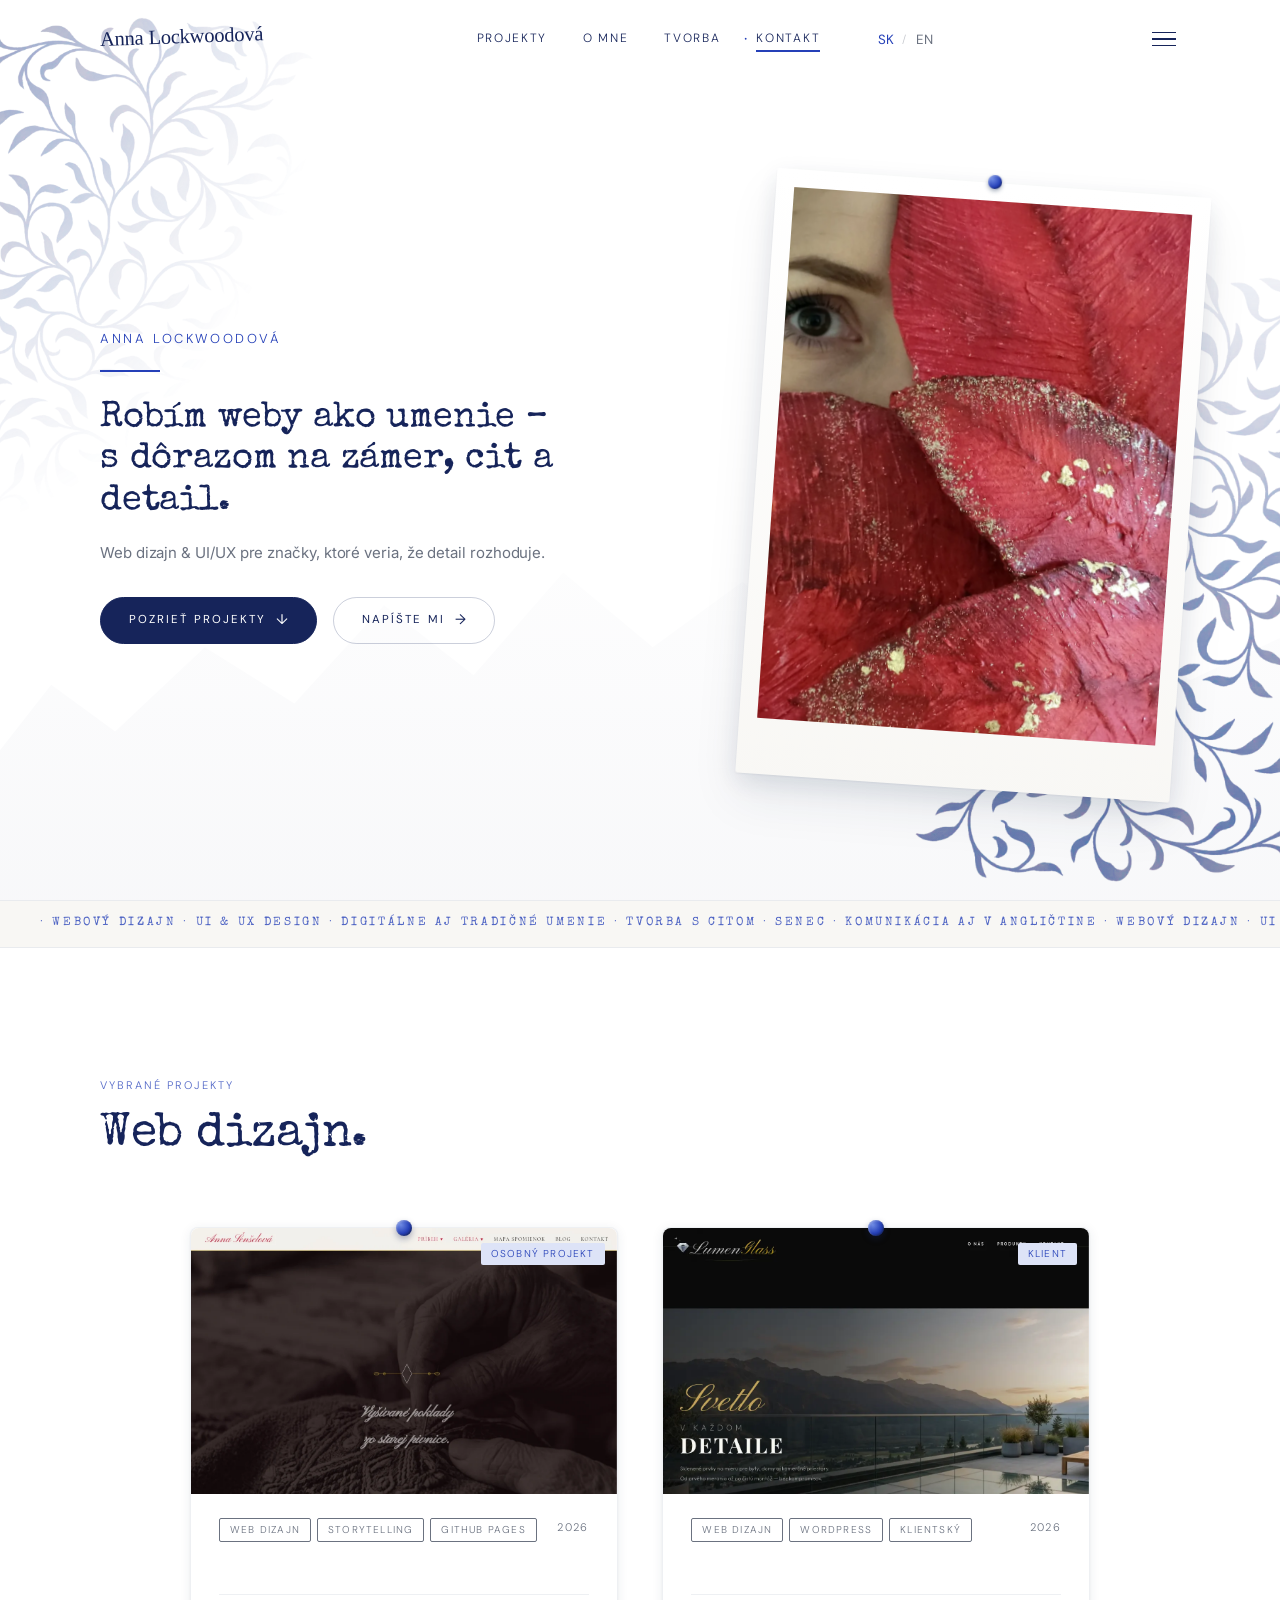
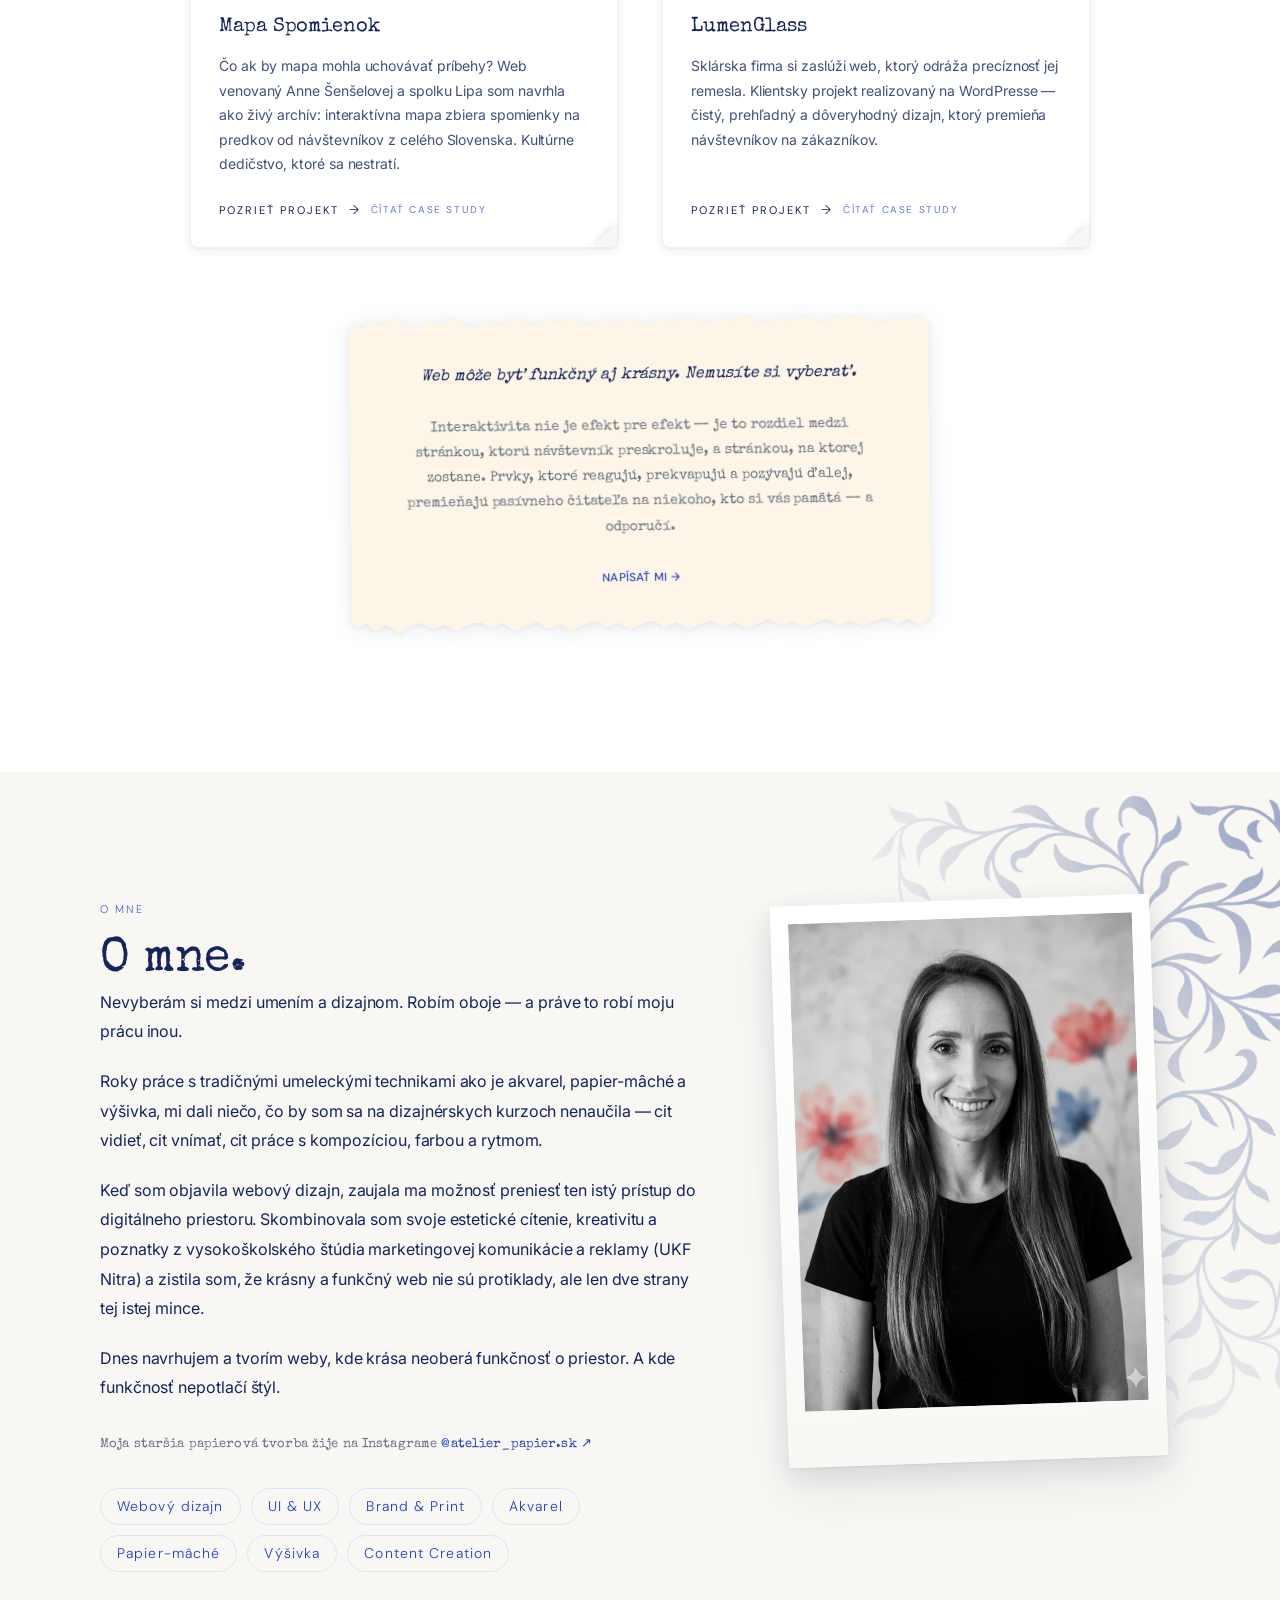
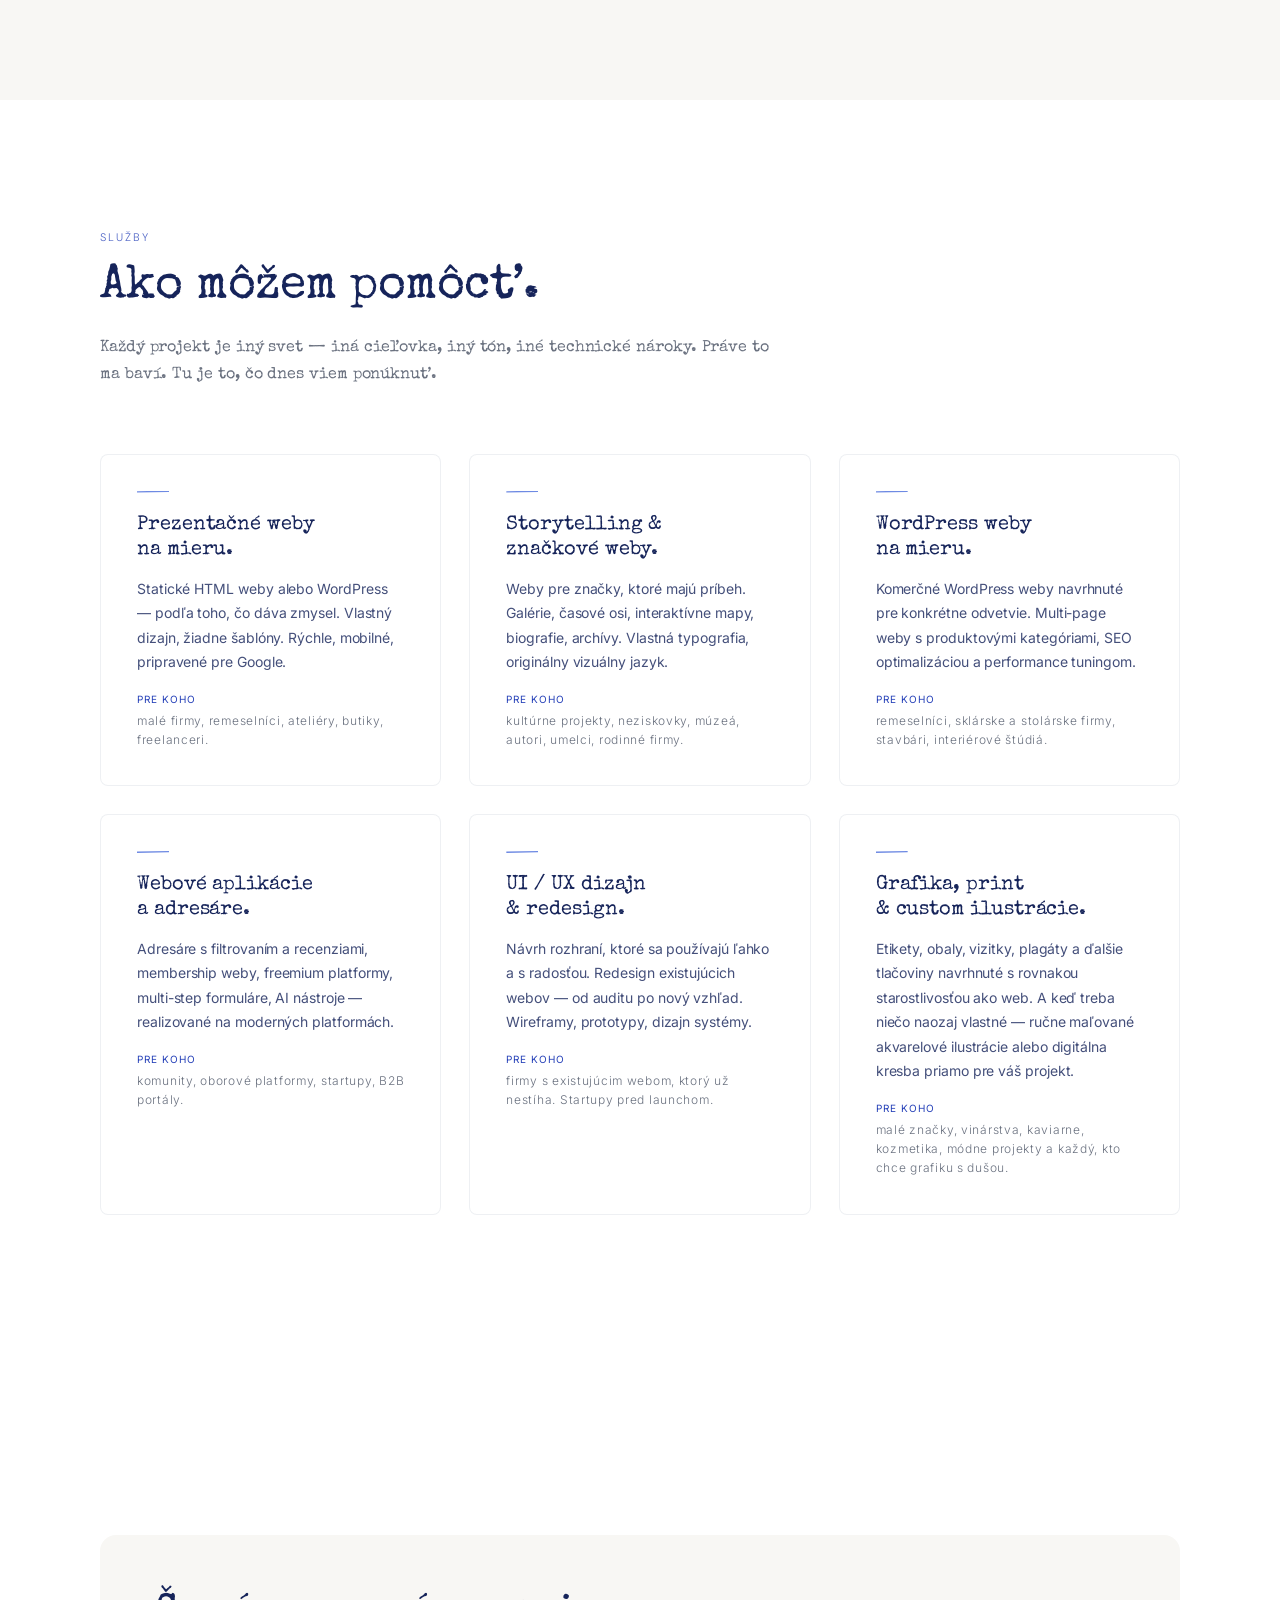
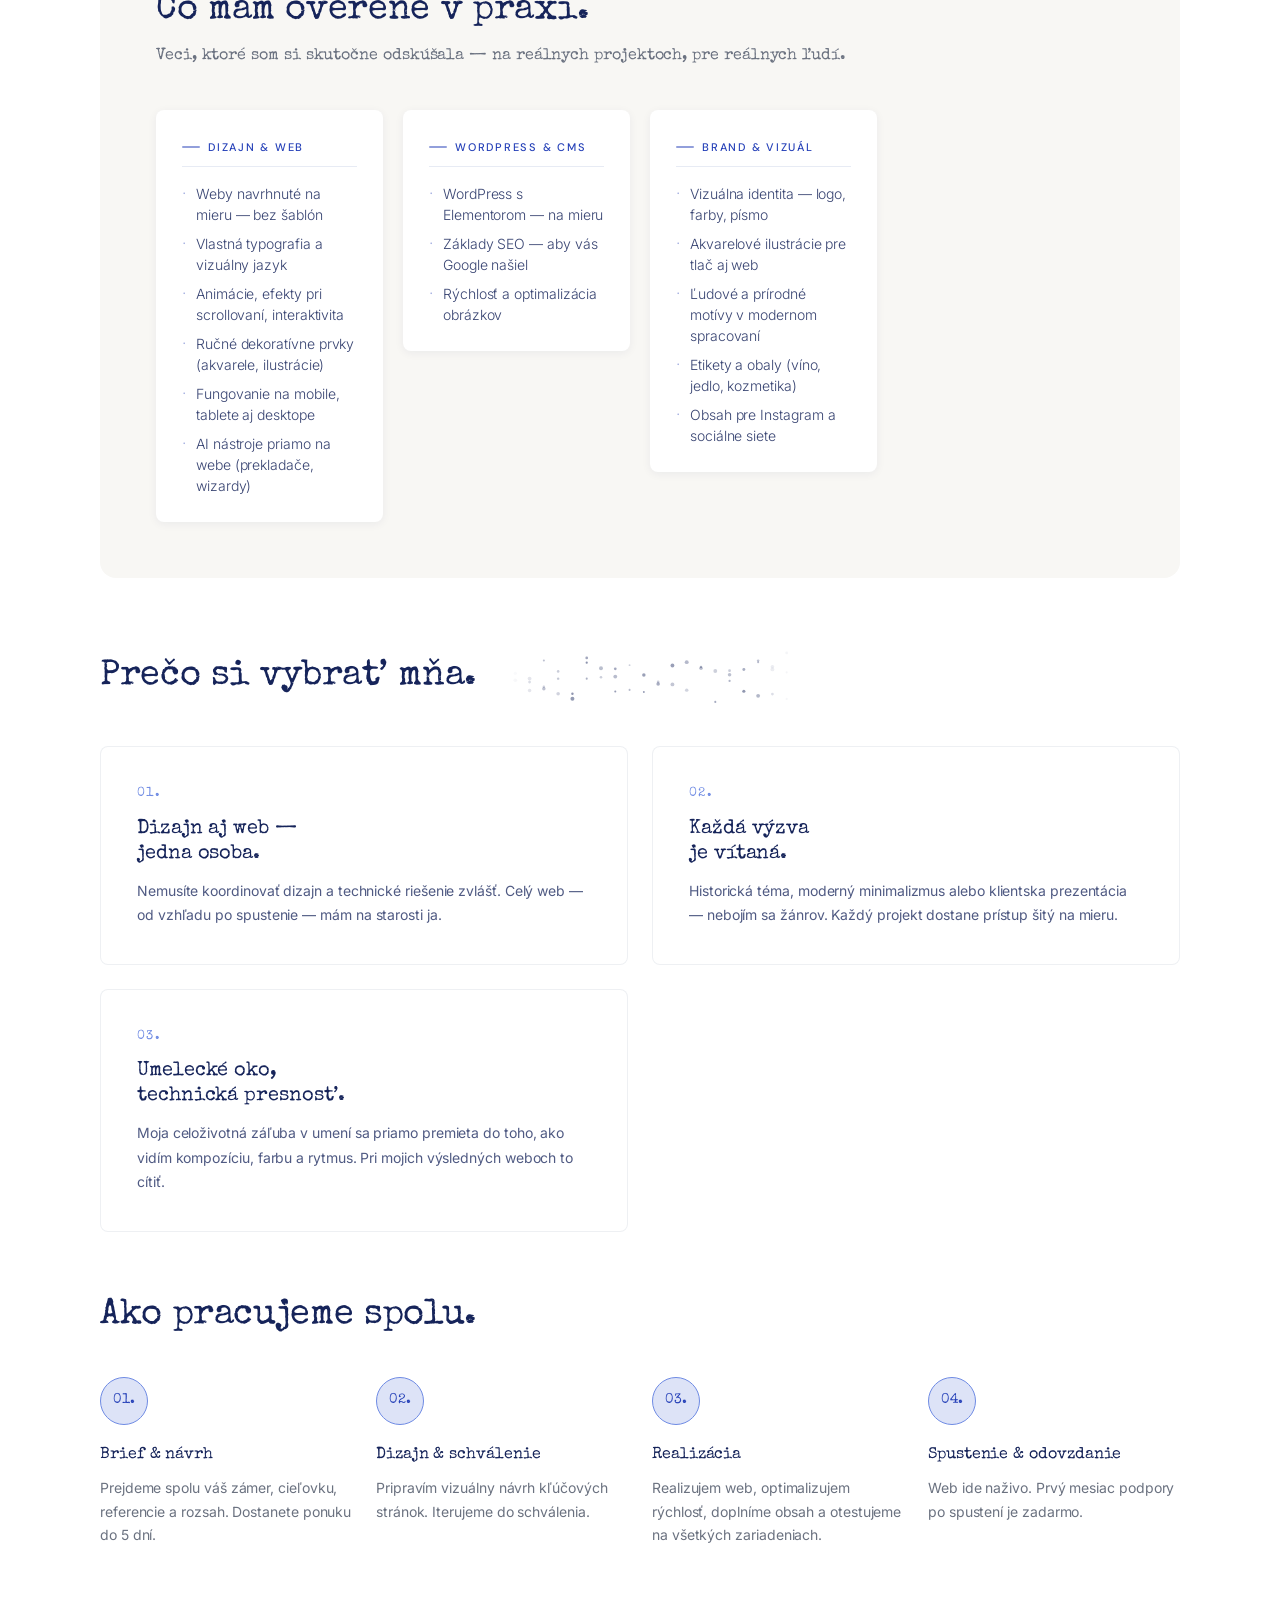
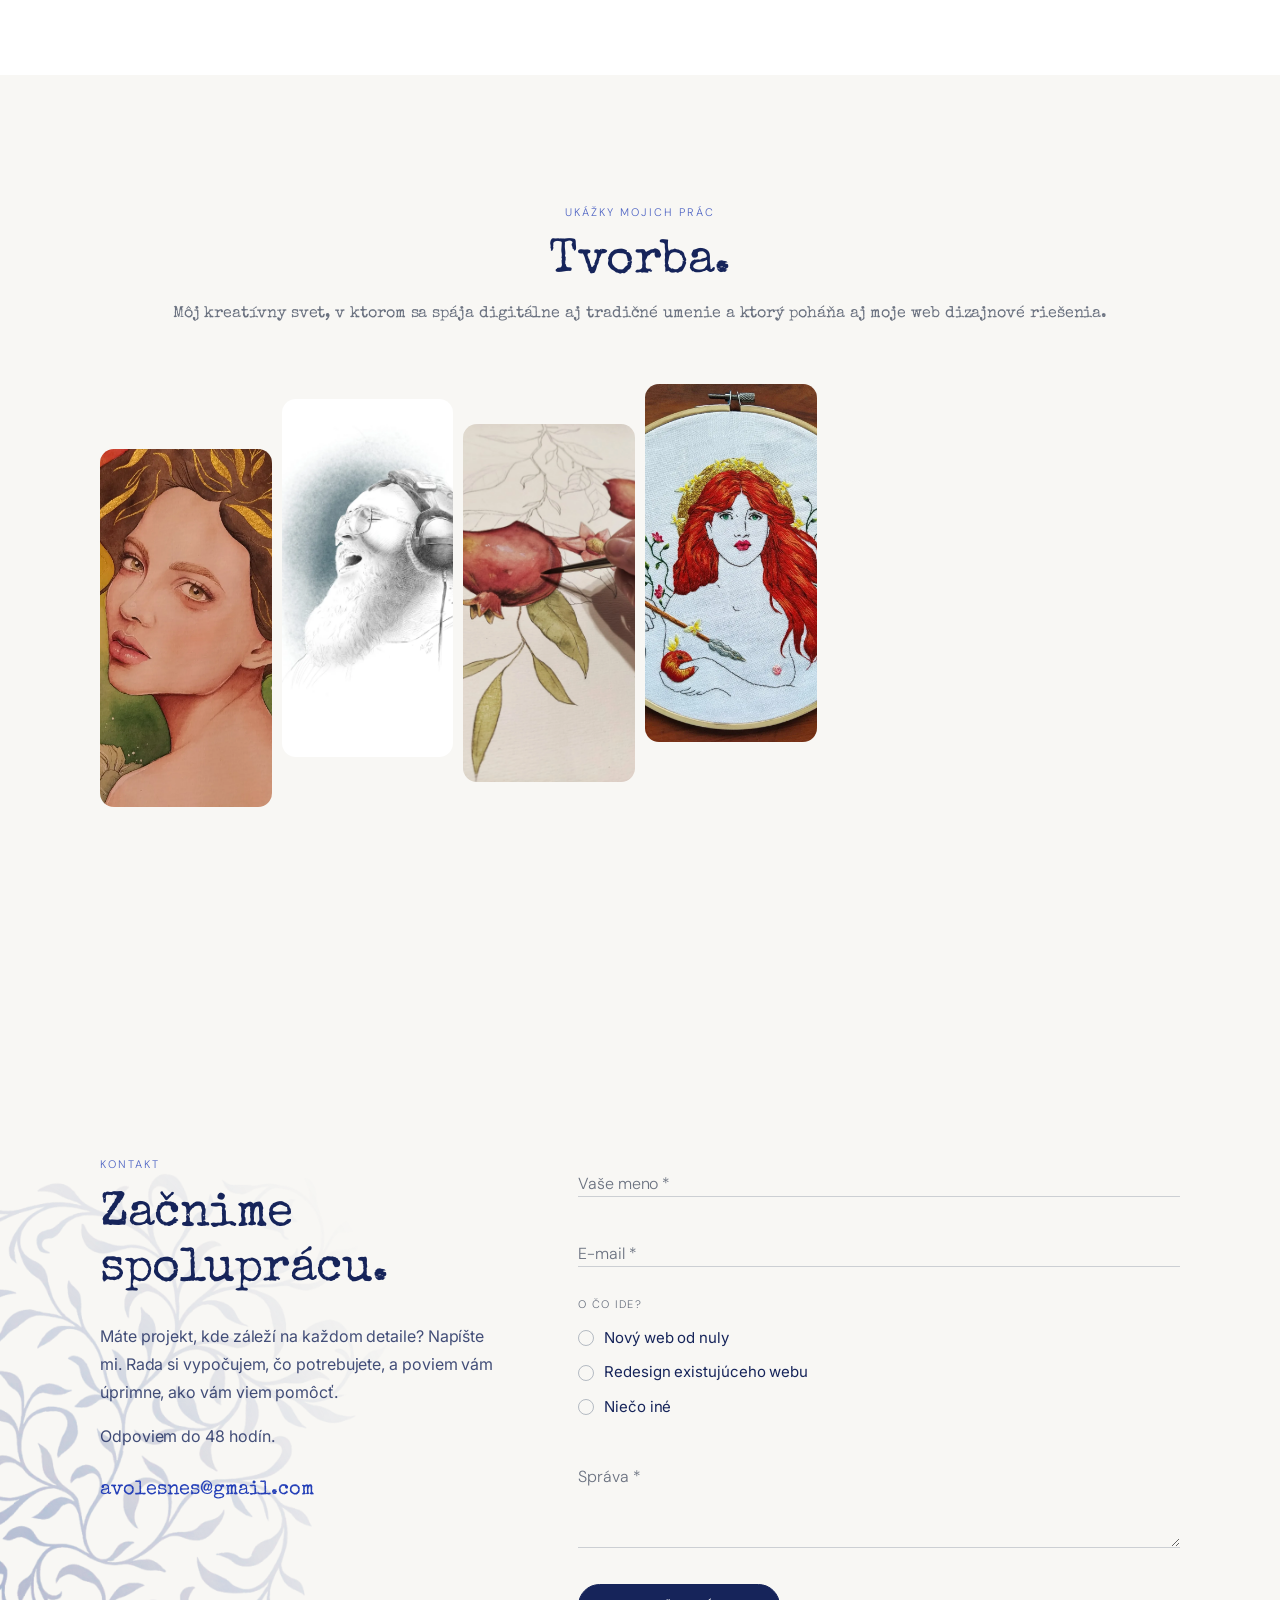
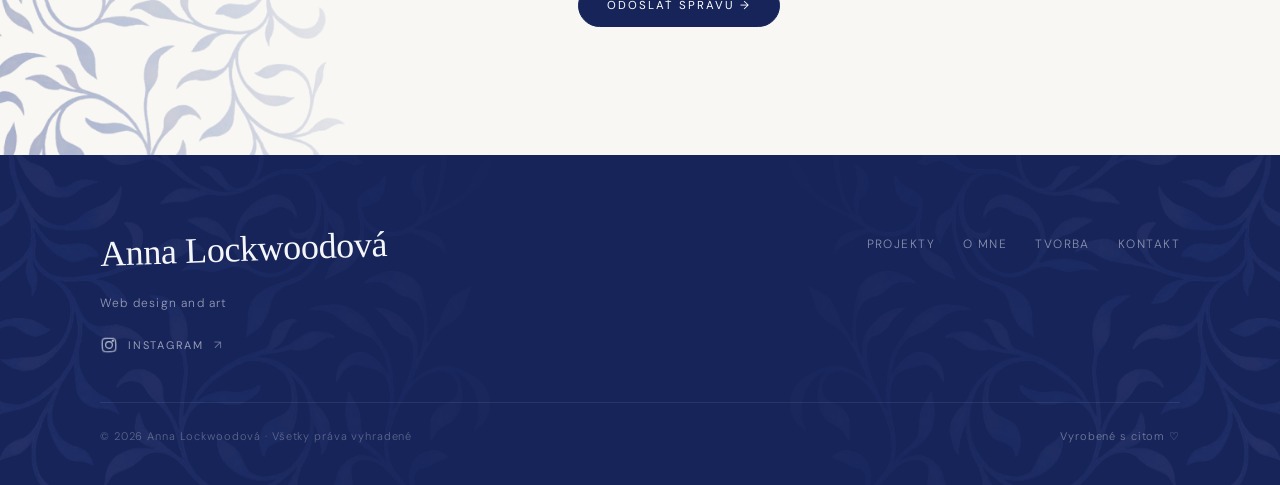
==== commit fddbf1ed: "Remove 'teach to manage' from process step 4, keep free support month Co-Authored-By: Claude Sonnet " ====
--- a/index.html
+++ b/index.html
@@ -679,8 +679,7 @@
             <div class="process-step__number">04.</div>
             <h3 class="process-step__title" data-i18n="process.step4.title">Spustenie &amp; odovzdanie</h3>
             <p class="process-step__desc" data-i18n="process.step4.desc">
-              Web ide naživo. Naučím vás, ako si ho viete sami spravovať.
-              Mesiac bezplatnej podpory po spustení.
+              Web ide naživo. Prvý mesiac podpory po spustení je zadarmo.
             </p>
           </div>
         </div>
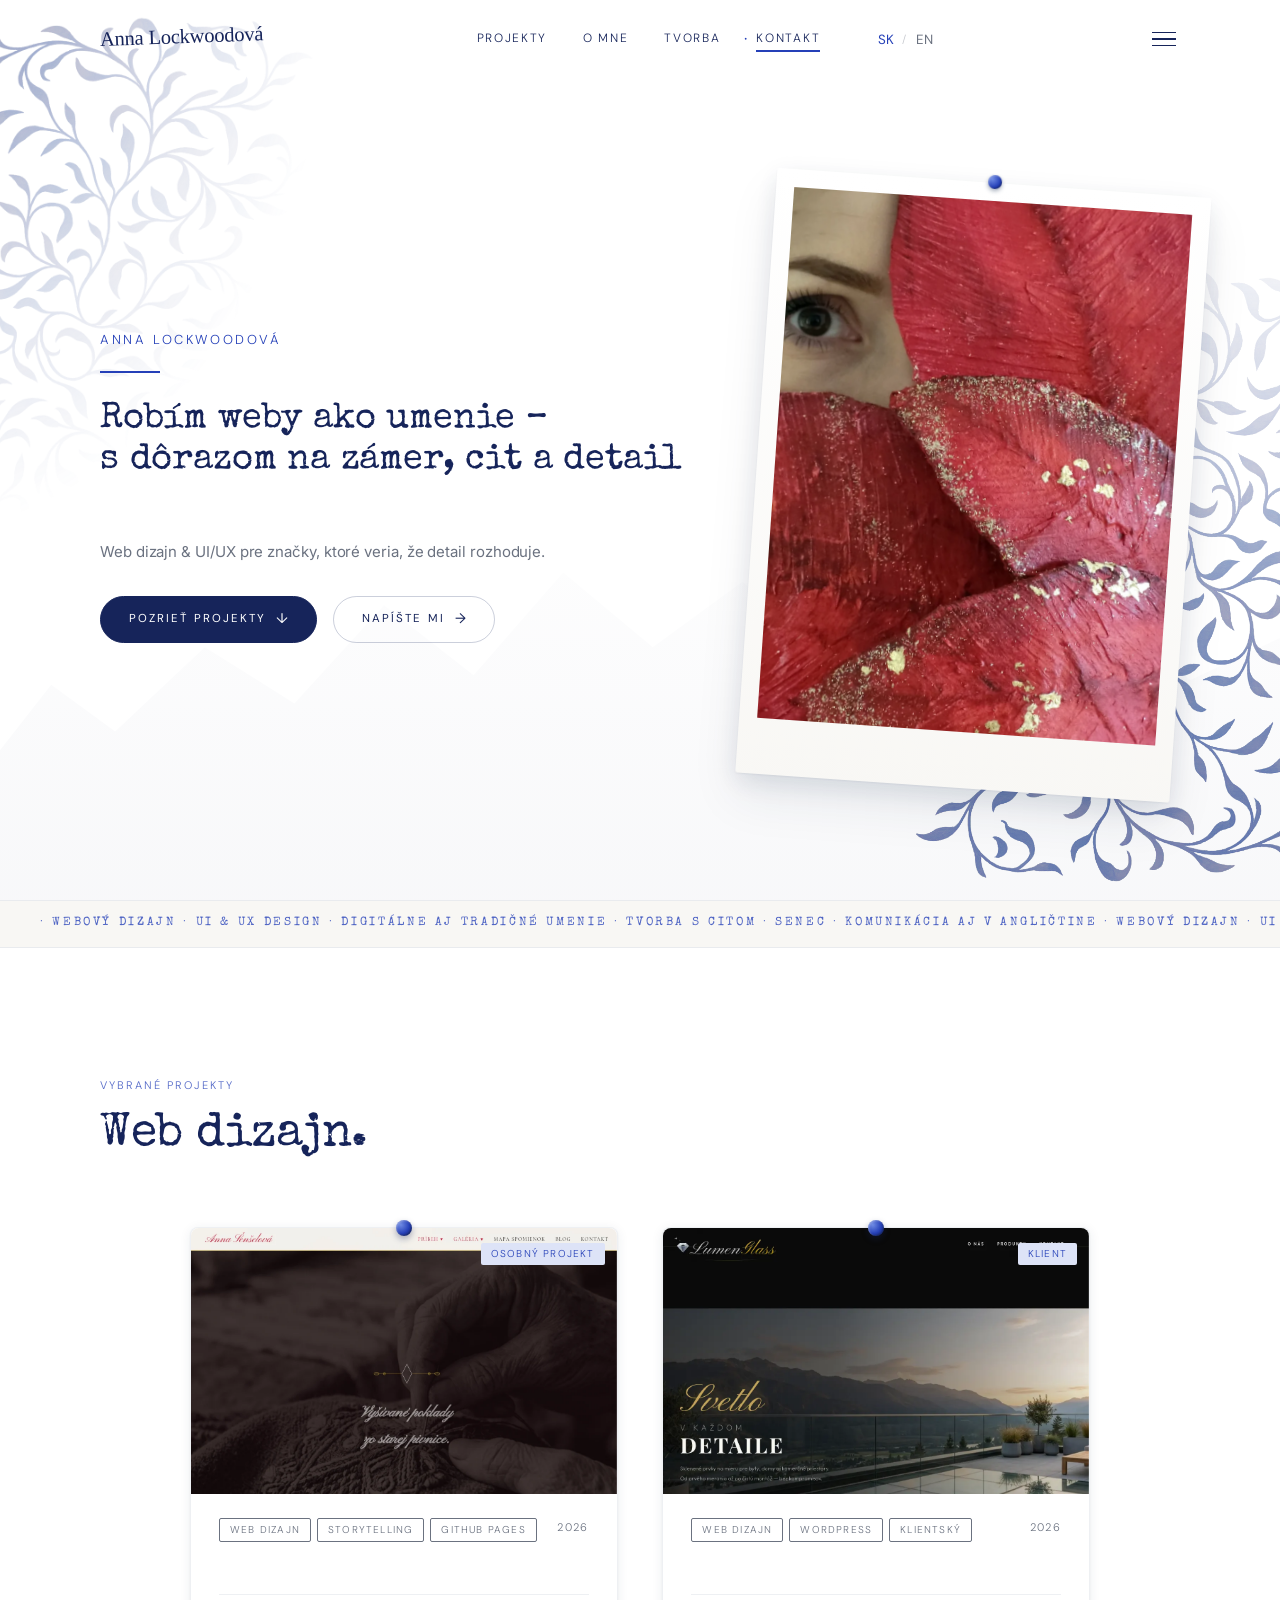
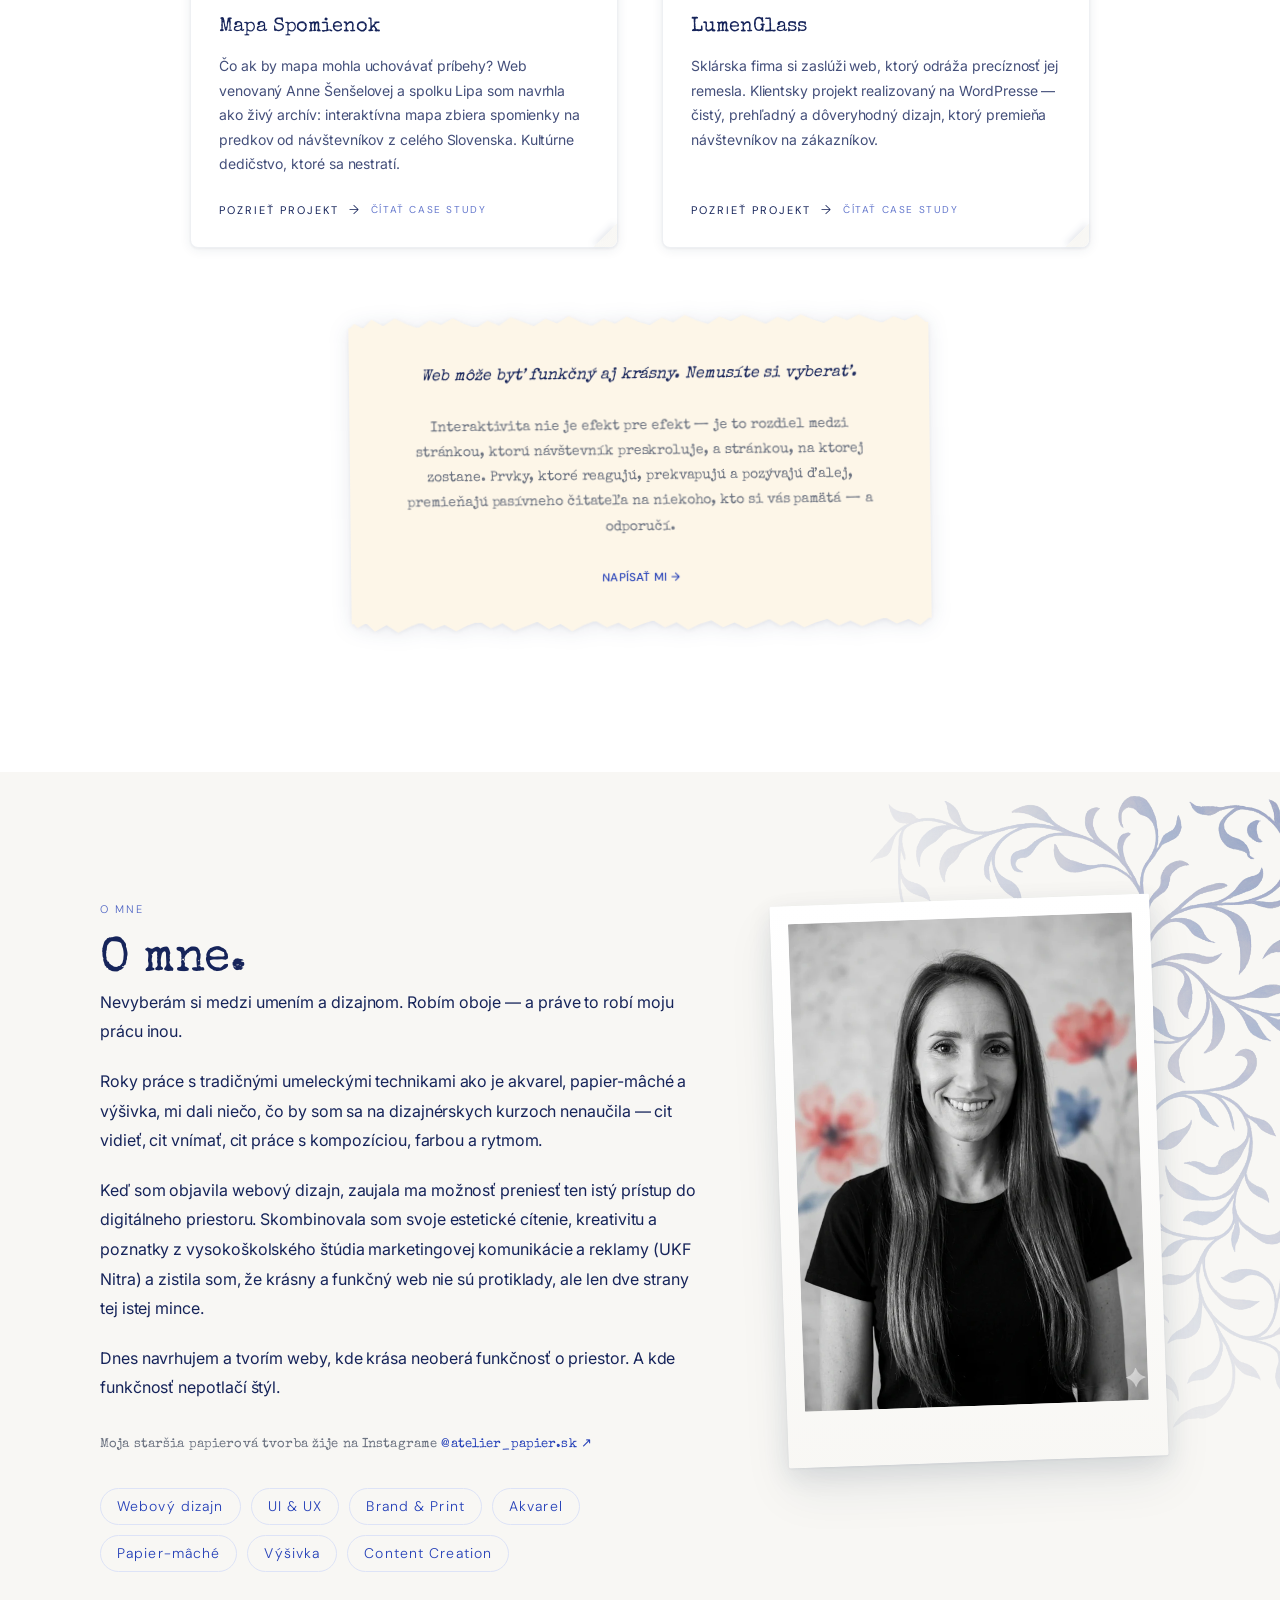
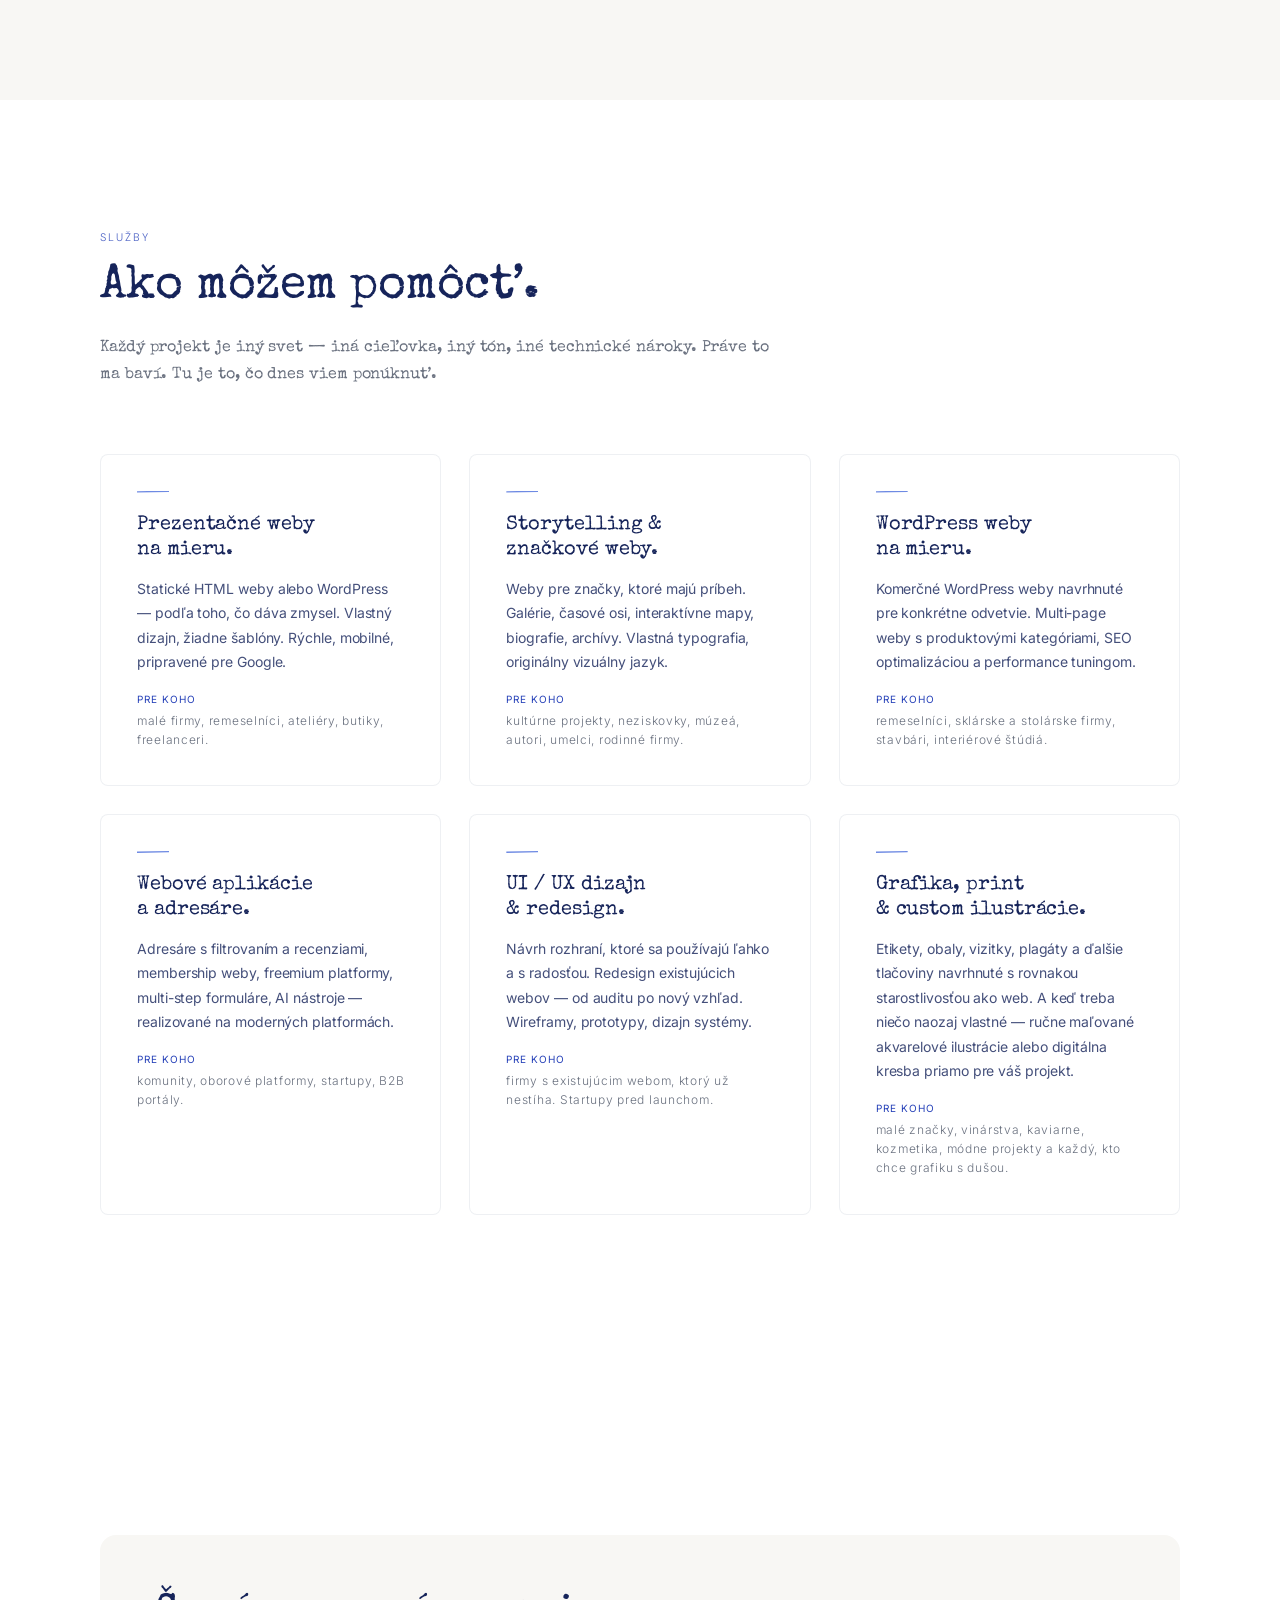
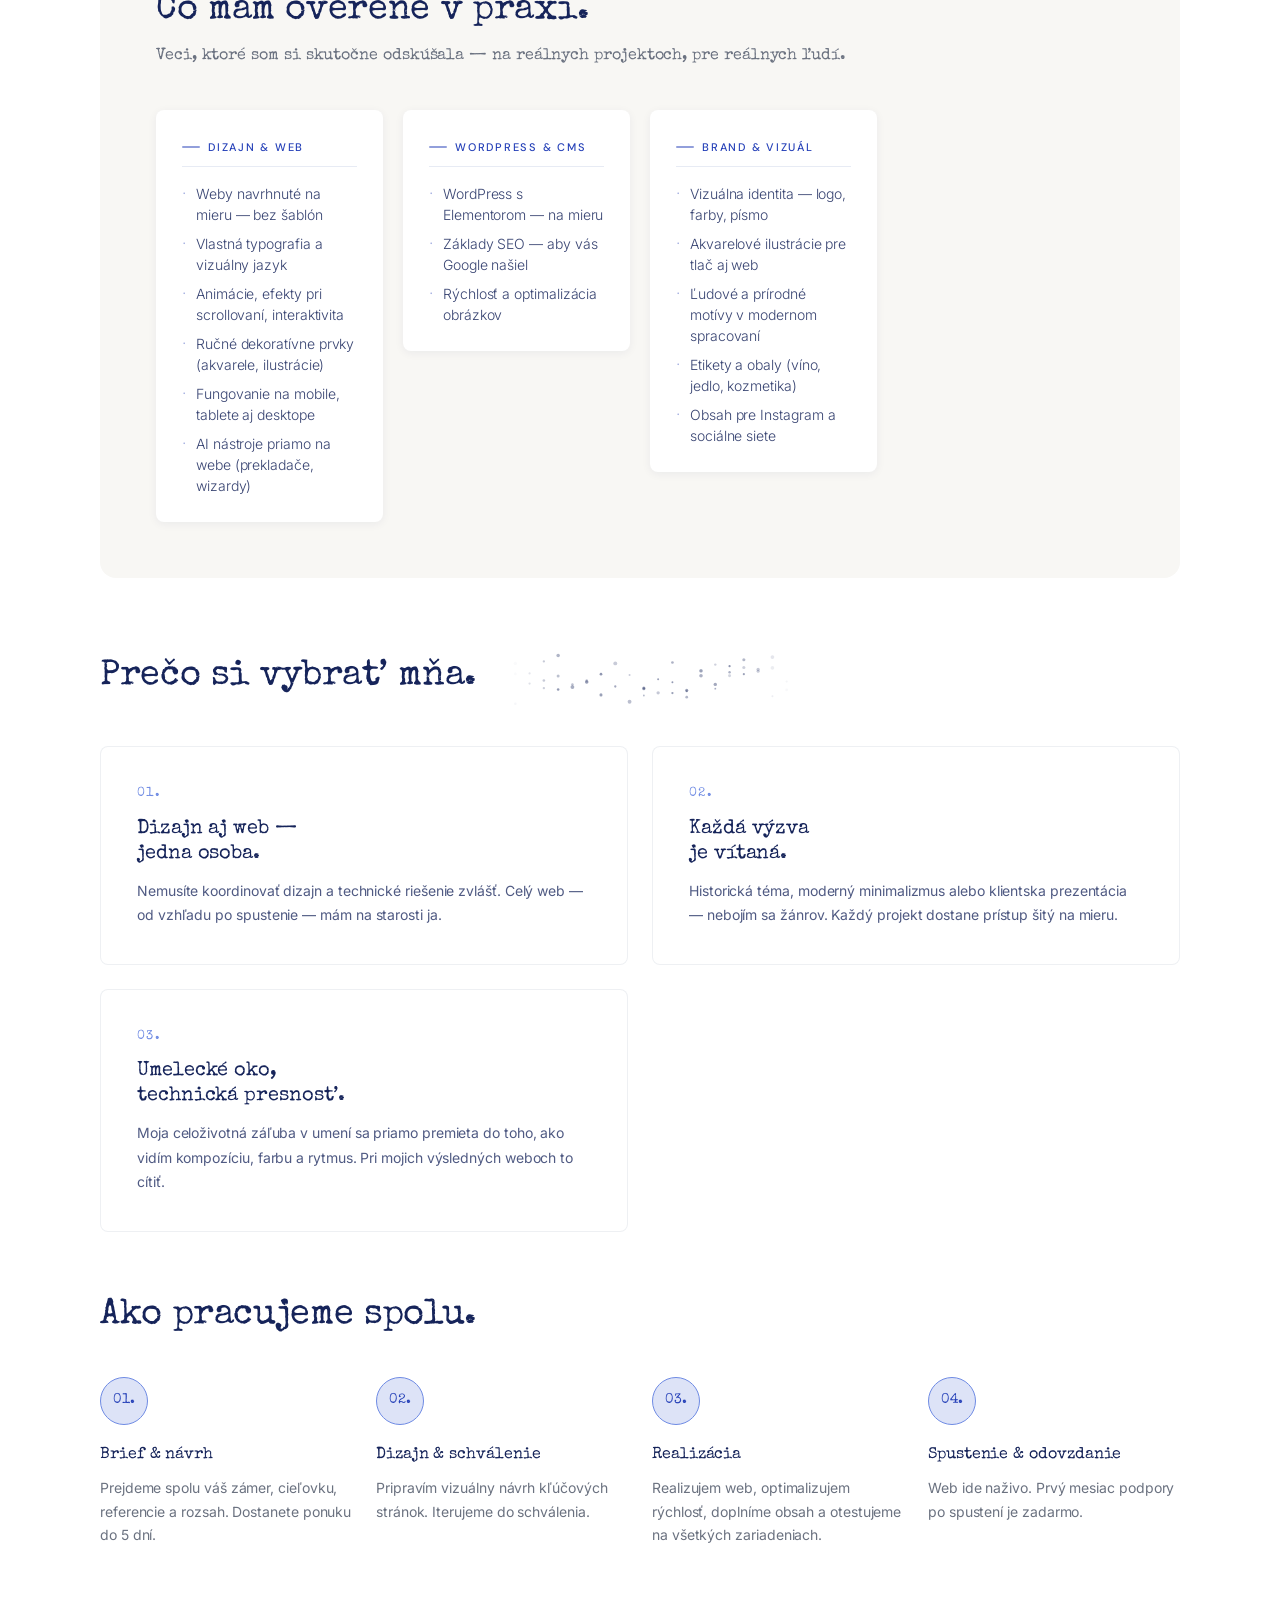
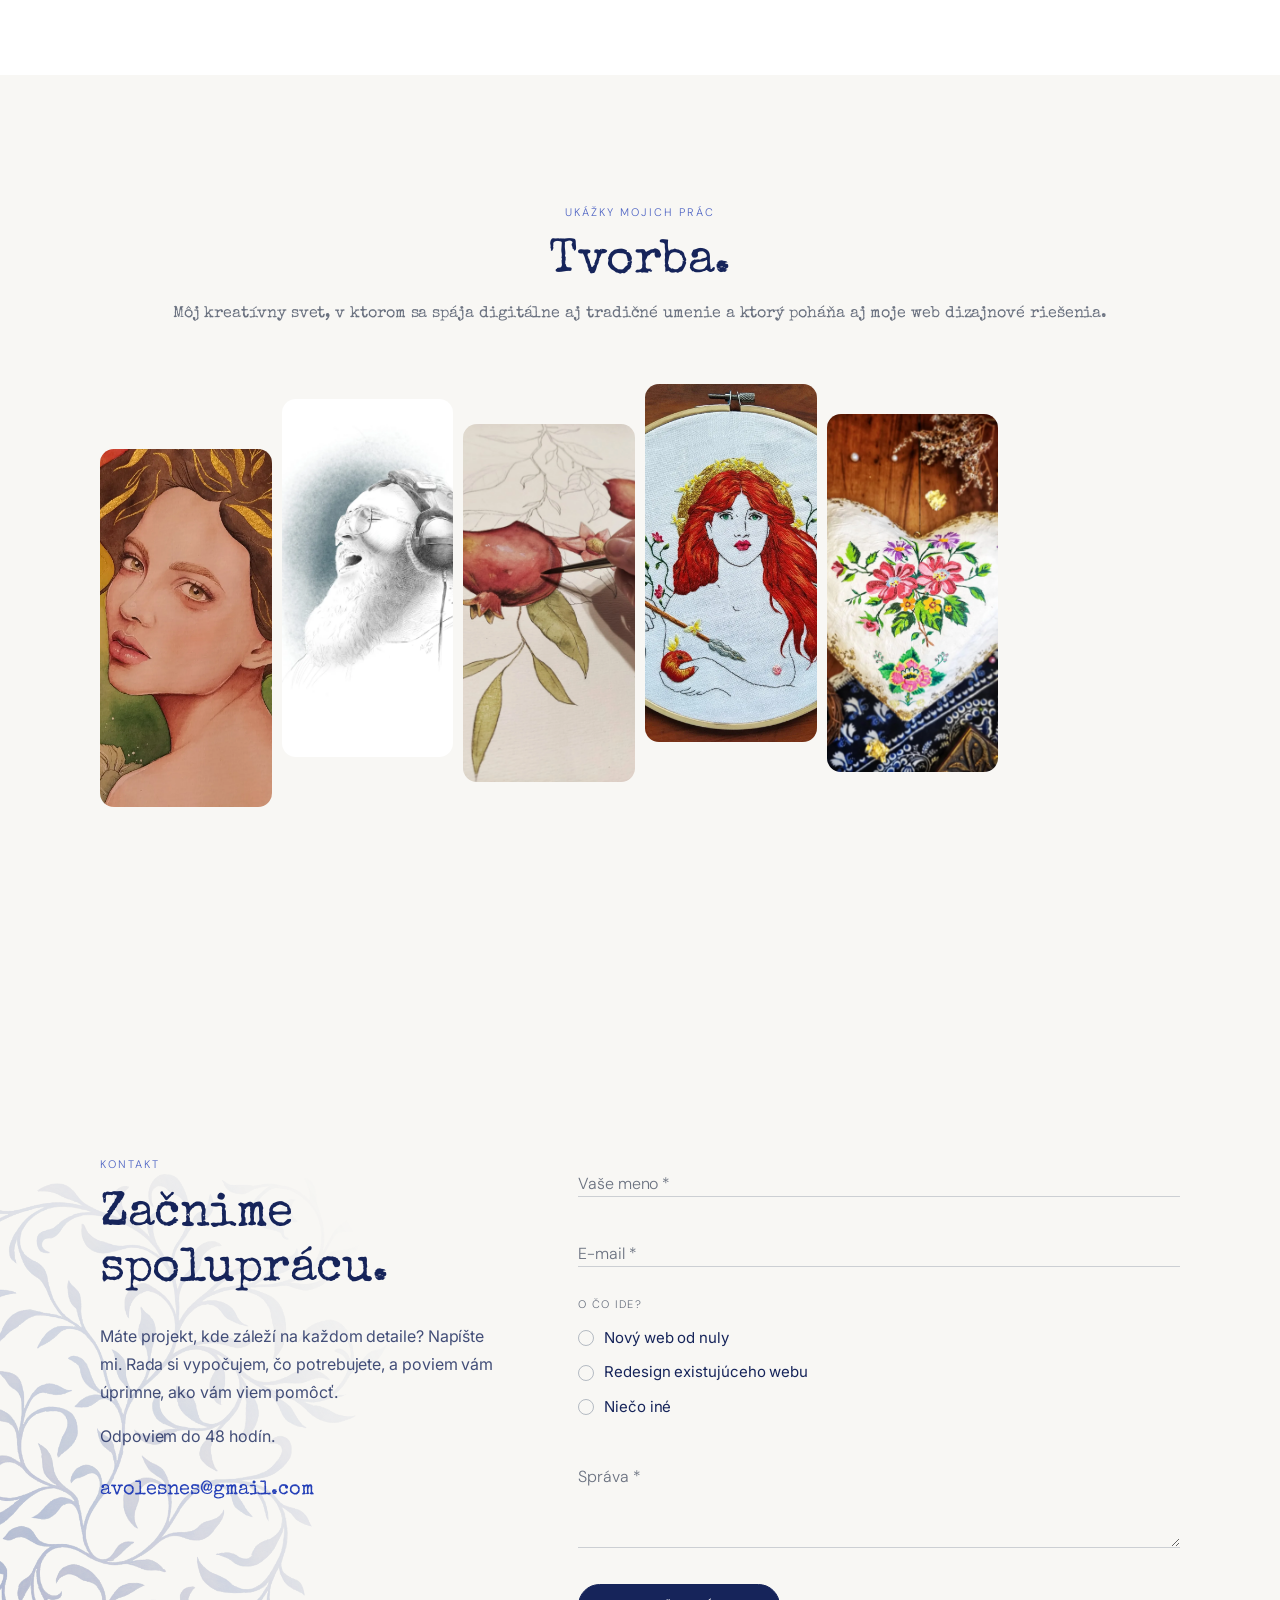
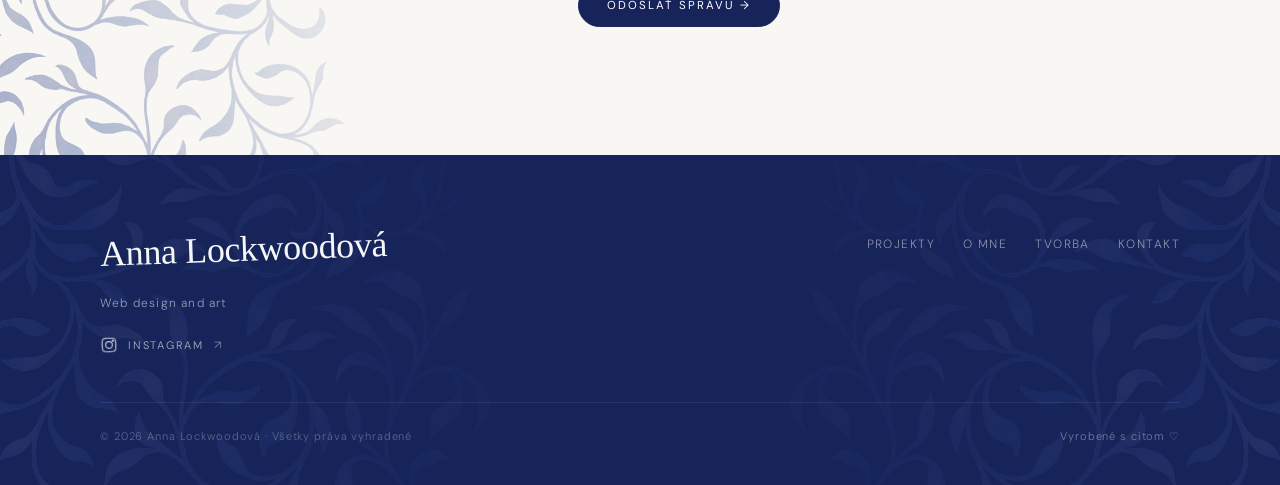
==== commit 5c10f7bf: "SEO & perf fixes based on feedback: title order, meta desc, H1, png→webp - Title: keyword first — "W" ====
--- a/index.html
+++ b/index.html
@@ -5,8 +5,8 @@
   <meta name="viewport" content="width=device-width, initial-scale=1.0">
 
   <!-- SEO -->
-  <title>Anna Lockwoodová — Webový dizajn & UI/UX</title>
-  <meta name="description" content="Navrhujem a tvorím weby, kde estetika a funkčnosť idú ruka v ruke. Webový dizajn, UI/UX — Bratislava.">
+  <title>Webový dizajn & UI/UX — Anna Lockwoodová</title>
+  <meta name="description" content="Navrhujem weby na mieru pre malé firmy a živnostníkov — webový dizajn, UI/UX, WordPress. Estetika a funkčnosť v jednom. Bratislava a okolie.">
   <meta name="author" content="Anna Lockwoodová">
   <link rel="canonical" href="https://avolesnes-tech.github.io/Anna_Lockwoodova_Portfolio/">
 
@@ -158,7 +158,7 @@
       <div class="hero__leaf hero__leaf--tl diorama-layer" data-diorama-speed="0.03" aria-hidden="true">
         <picture>
           <source srcset="images/leaves/leaves-full.webp" type="image/webp">
-          <img src="images/leaves/leaves-full.png" alt="" role="presentation" loading="lazy" decoding="async" width="700" height="700">
+          <img src="images/leaves/leaves-full.webp" alt="" role="presentation" loading="lazy" decoding="async" width="700" height="700">
         </picture>
       </div>
 
@@ -166,7 +166,7 @@
       <div class="hero__leaf hero__leaf--br diorama-layer" data-diorama-speed="0.05" aria-hidden="true">
         <picture>
           <source srcset="images/leaves/leaves-full.webp" type="image/webp">
-          <img src="images/leaves/leaves-full.png" alt="" role="presentation" loading="lazy" decoding="async" width="700" height="700">
+          <img src="images/leaves/leaves-full.webp" alt="" role="presentation" loading="lazy" decoding="async" width="700" height="700">
         </picture>
       </div>
 
@@ -180,7 +180,7 @@
           <span class="hero__line-divider hero-line" aria-hidden="true"></span>
 
           <h1 class="hero__tagline hero-tagline" id="heroTagline" data-i18n-html="hero.tagline">
-            <span class="hero__tagline-line">Robím weby ako umenie –</span><span class="hero__tagline-line">s dôrazom na zámer, cit a detail.</span>
+            <span class="hero__tagline-line">Robím weby ako umenie –</span><span class="hero__tagline-line">s dôrazom na zámer, cit a detail</span>
           </h1>
 
           <p class="hero__subtitle hero-subtitle" data-i18n="hero.subtitle">
@@ -364,7 +364,7 @@
       <div class="leaf-decor about-section__leaf" aria-hidden="true">
         <picture>
           <source srcset="images/leaves/leaves-full.webp" type="image/webp">
-          <img src="images/leaves/leaves-full.png" alt="" role="presentation" loading="lazy" decoding="async" width="700" height="700">
+          <img src="images/leaves/leaves-full.webp" alt="" role="presentation" loading="lazy" decoding="async" width="700" height="700">
         </picture>
       </div>
 
@@ -779,7 +779,7 @@
       <div class="leaf-decor contact-section__leaf" aria-hidden="true">
         <picture>
           <source srcset="images/leaves/leaves-full.webp" type="image/webp">
-          <img src="images/leaves/leaves-full.png" alt="" role="presentation" loading="lazy" decoding="async" width="700" height="700">
+          <img src="images/leaves/leaves-full.webp" alt="" role="presentation" loading="lazy" decoding="async" width="700" height="700">
         </picture>
       </div>
 
@@ -901,13 +901,13 @@
     <div class="footer__leaf" aria-hidden="true">
       <picture>
         <source srcset="images/leaves/leaves-full.webp" type="image/webp">
-        <img src="images/leaves/leaves-full.png" alt="" role="presentation" loading="lazy" decoding="async" width="700" height="700">
+        <img src="images/leaves/leaves-full.webp" alt="" role="presentation" loading="lazy" decoding="async" width="700" height="700">
       </picture>
     </div>
     <div class="footer__leaf footer__leaf--mirror" aria-hidden="true">
       <picture>
         <source srcset="images/leaves/leaves-full.webp" type="image/webp">
-        <img src="images/leaves/leaves-full.png" alt="" role="presentation" loading="lazy" decoding="async" width="700" height="700">
+        <img src="images/leaves/leaves-full.webp" alt="" role="presentation" loading="lazy" decoding="async" width="700" height="700">
       </picture>
     </div>
 
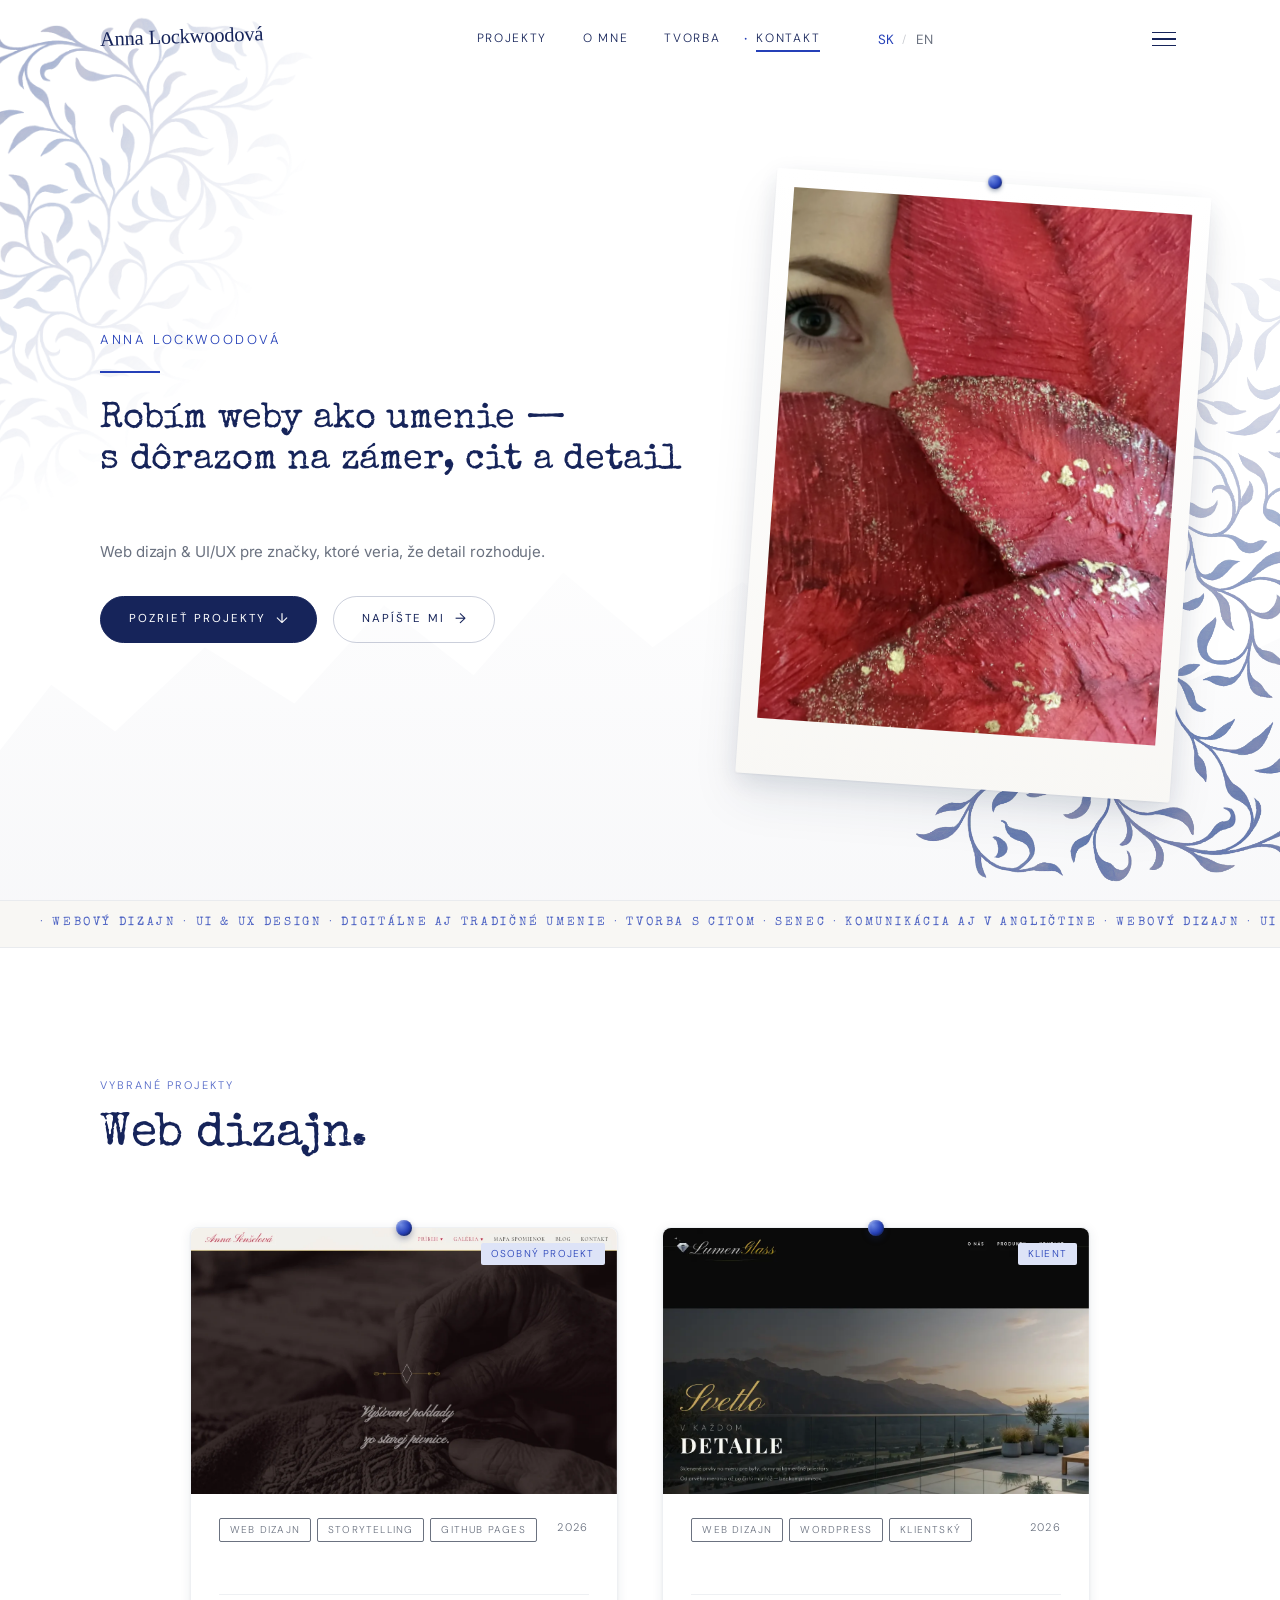
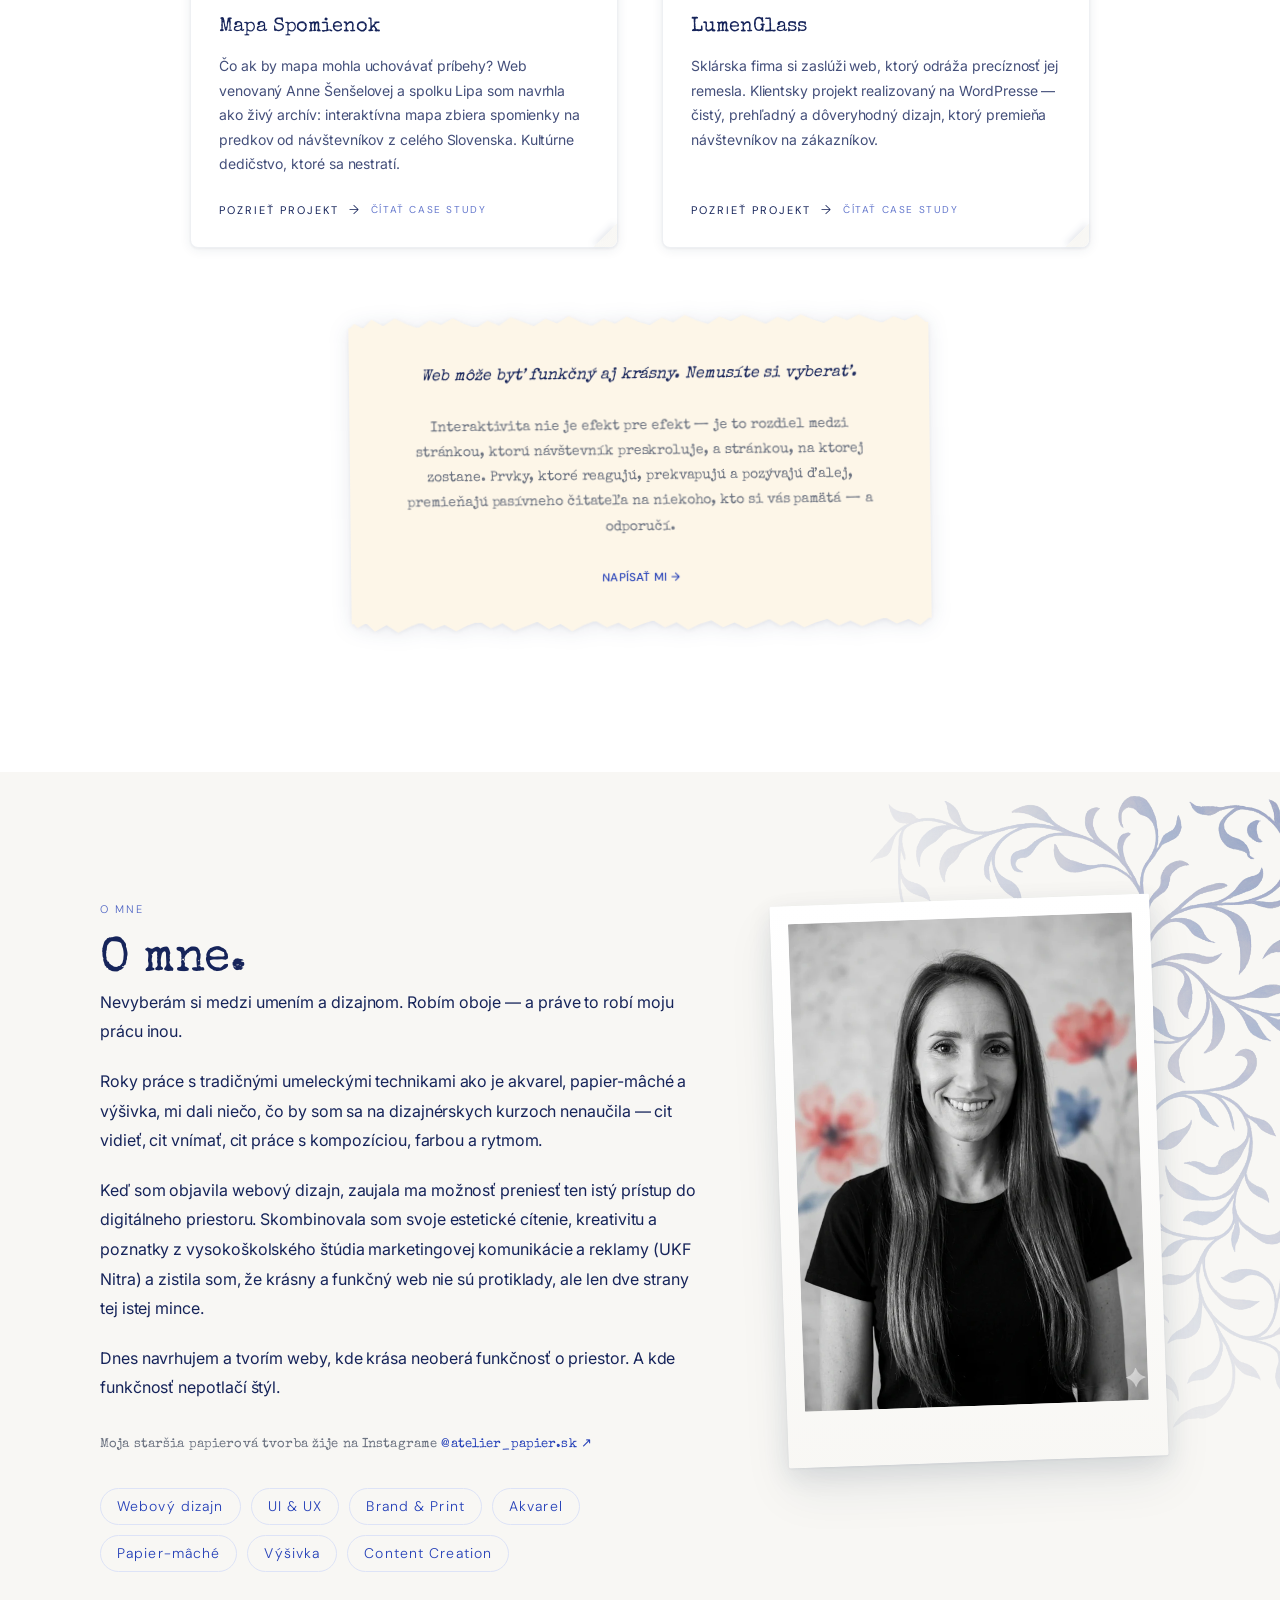
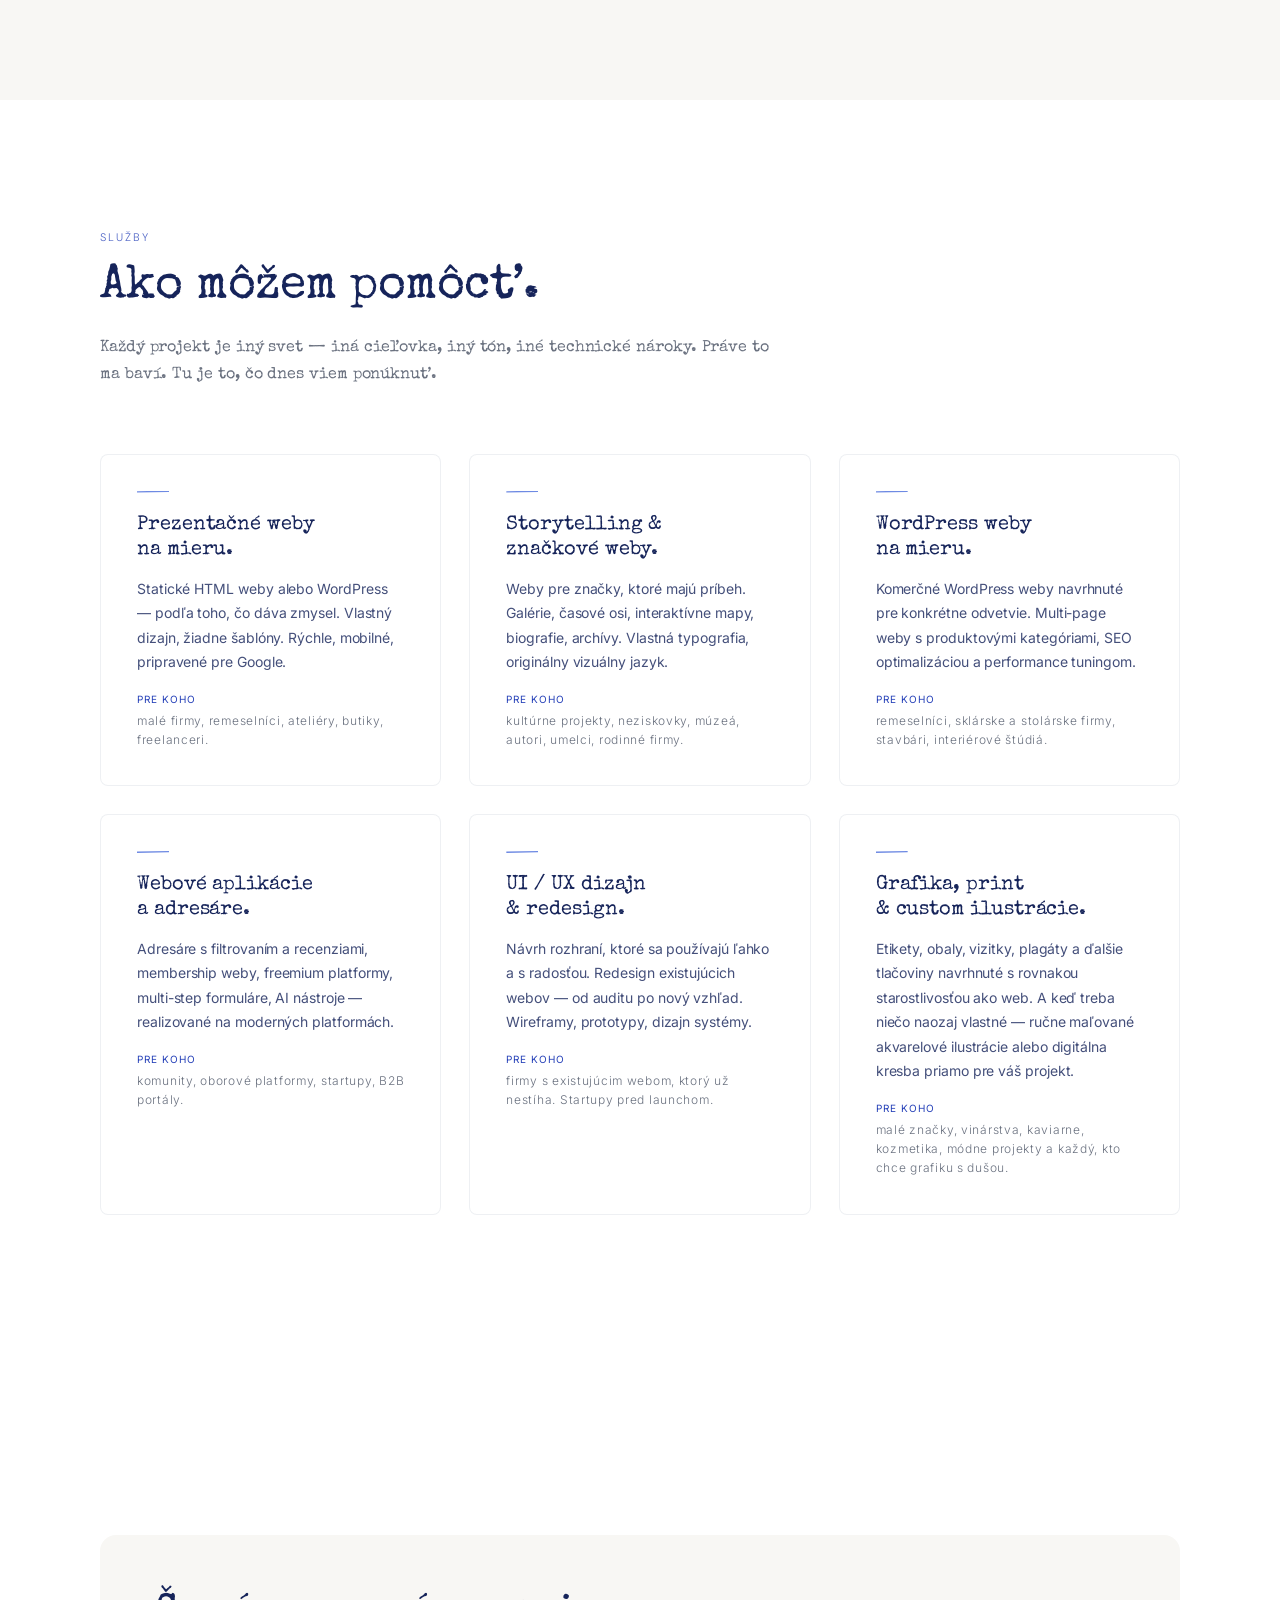
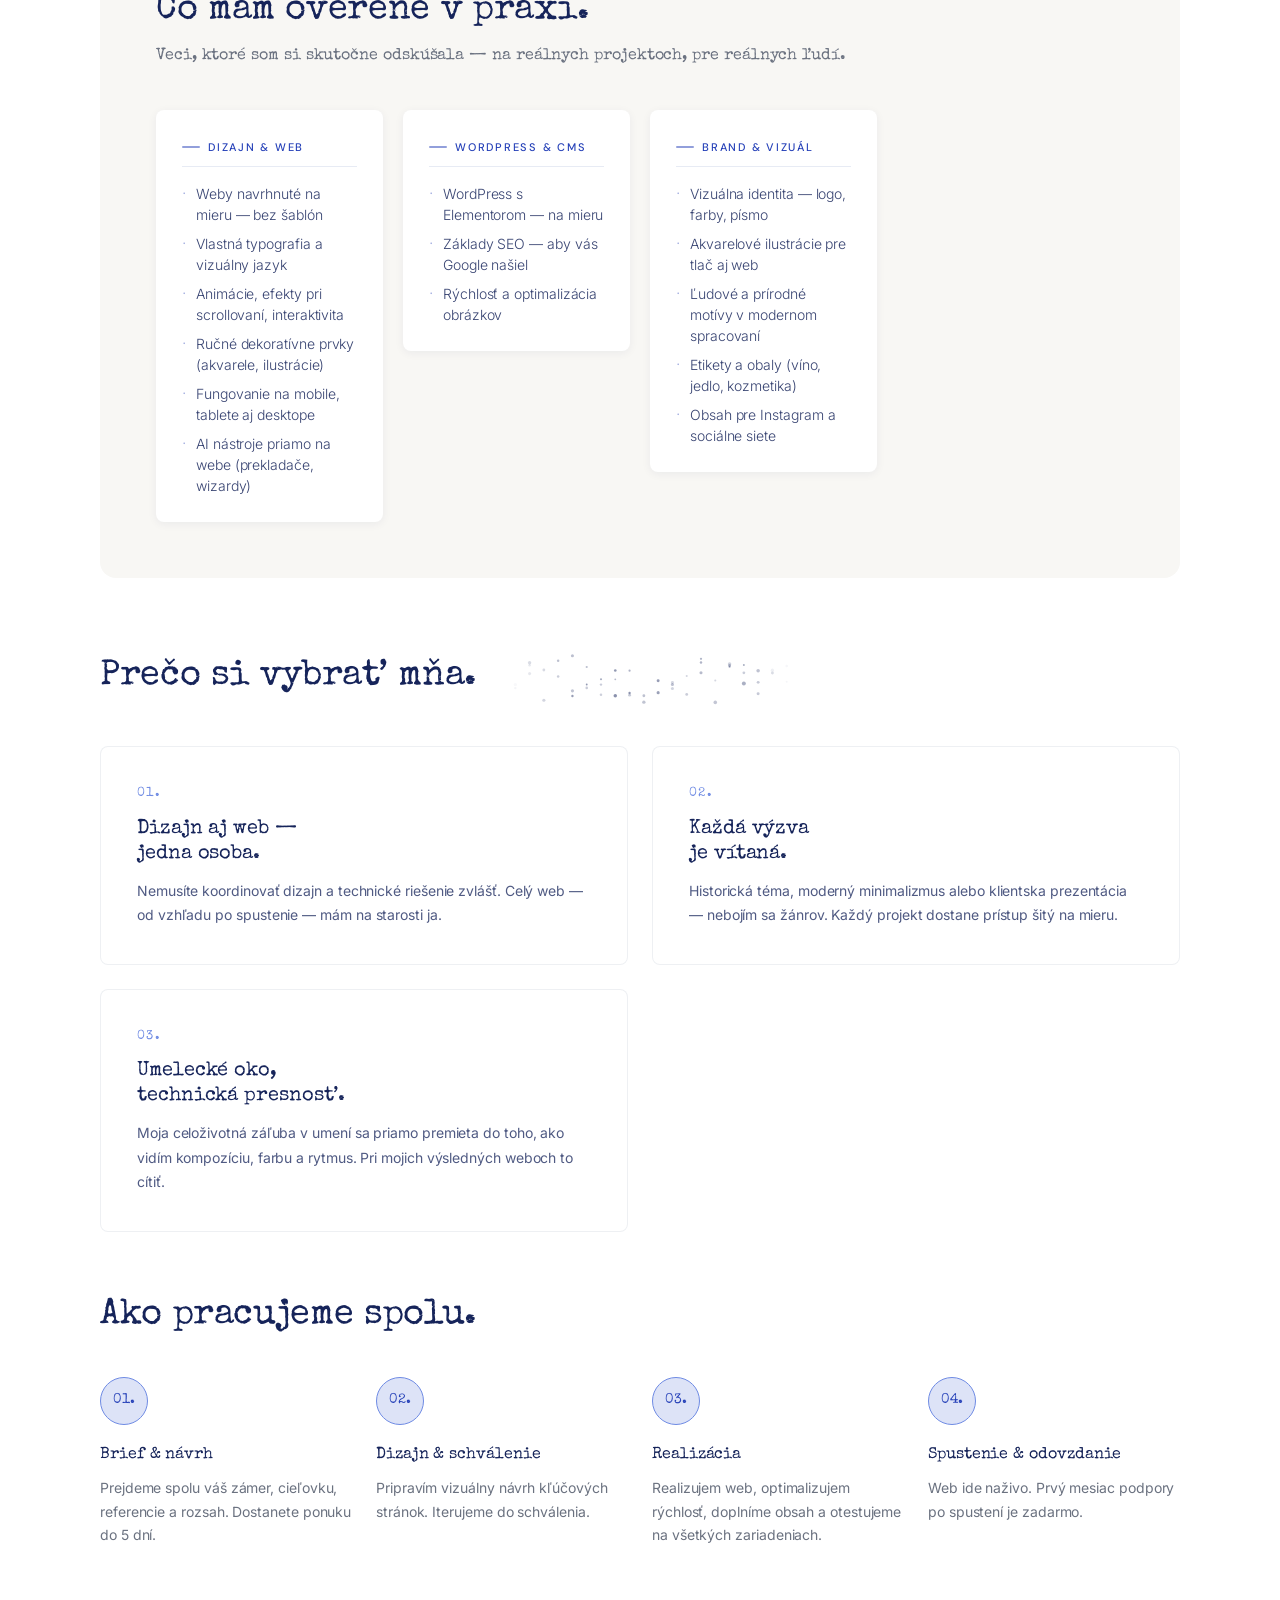
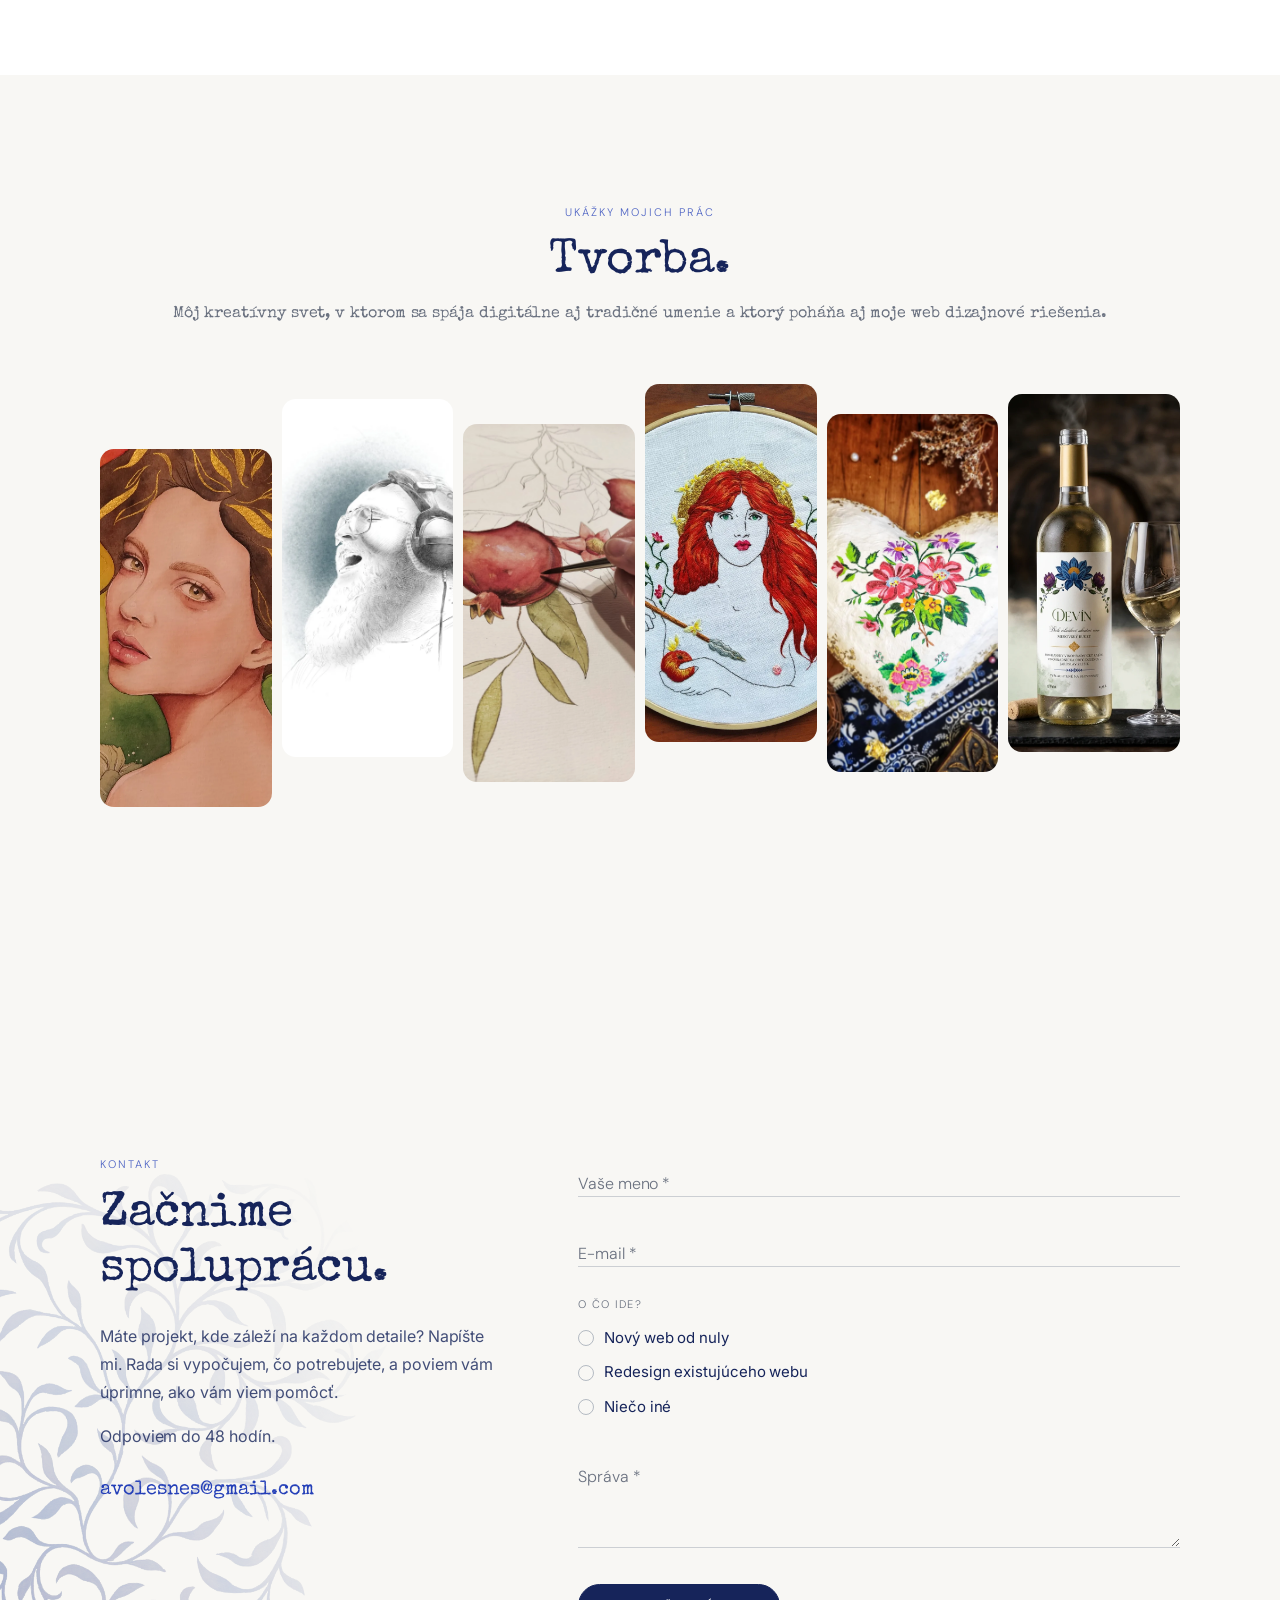
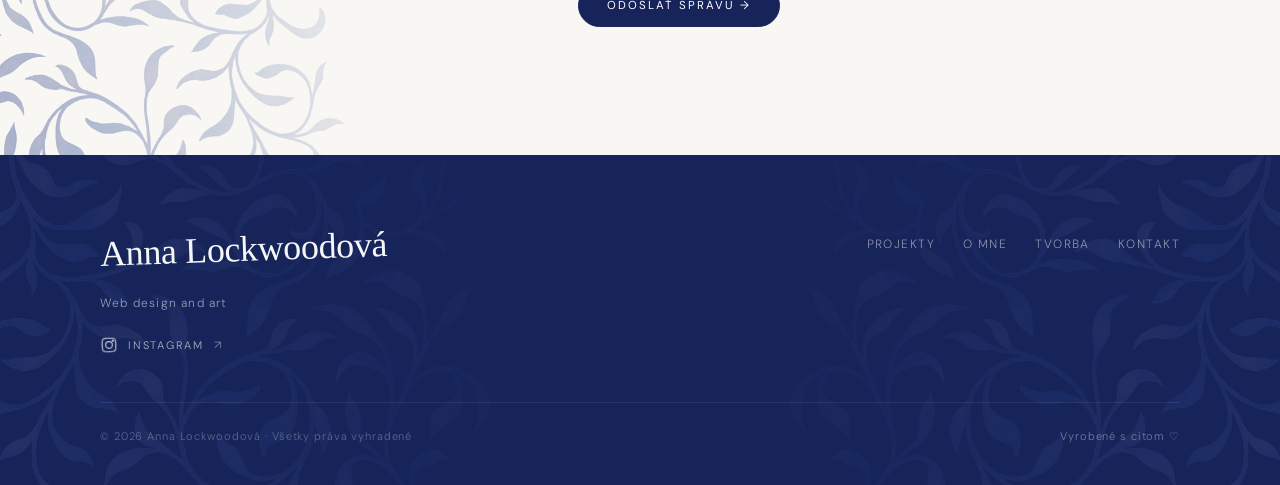
==== commit 8b830dc7: "SEO fixes + convert leaves PNG to webp (2.5 MB → 270 kB) - Meta description expanded to ~155 chars w" ====
--- a/index.html
+++ b/index.html
@@ -6,12 +6,12 @@
 
   <!-- SEO -->
   <title>Webový dizajn & UI/UX — Anna Lockwoodová</title>
-  <meta name="description" content="Navrhujem weby na mieru pre malé firmy a živnostníkov — webový dizajn, UI/UX, WordPress. Estetika a funkčnosť v jednom. Bratislava a okolie.">
+  <meta name="description" content="Webový dizajn a tvorba webov na mieru pre malé firmy a živnostníkov. WordPress, UI/UX, vizuálna identita. Estetické a funkčné weby — Bratislava a celé Slovensko.">
   <meta name="author" content="Anna Lockwoodová">
   <link rel="canonical" href="https://avolesnes-tech.github.io/Anna_Lockwoodova_Portfolio/">
 
   <!-- Open Graph -->
-  <meta property="og:title" content="Anna Lockwoodová — Webový dizajn & UI/UX">
+  <meta property="og:title" content="Webový dizajn & UI/UX — Anna Lockwoodová">
   <meta property="og:description" content="Tvorím weby tak ako maľujem — zámer, detail, cit.">
   <meta property="og:image" content="/images/og-image.jpg">
   <meta property="og:type" content="website">
@@ -180,7 +180,7 @@
           <span class="hero__line-divider hero-line" aria-hidden="true"></span>
 
           <h1 class="hero__tagline hero-tagline" id="heroTagline" data-i18n-html="hero.tagline">
-            <span class="hero__tagline-line">Robím weby ako umenie –</span><span class="hero__tagline-line">s dôrazom na zámer, cit a detail</span>
+            <span class="hero__tagline-line">Robím weby ako umenie —</span><span class="hero__tagline-line">s dôrazom na zámer, cit a detail</span>
           </h1>
 
           <p class="hero__subtitle hero-subtitle" data-i18n="hero.subtitle">
